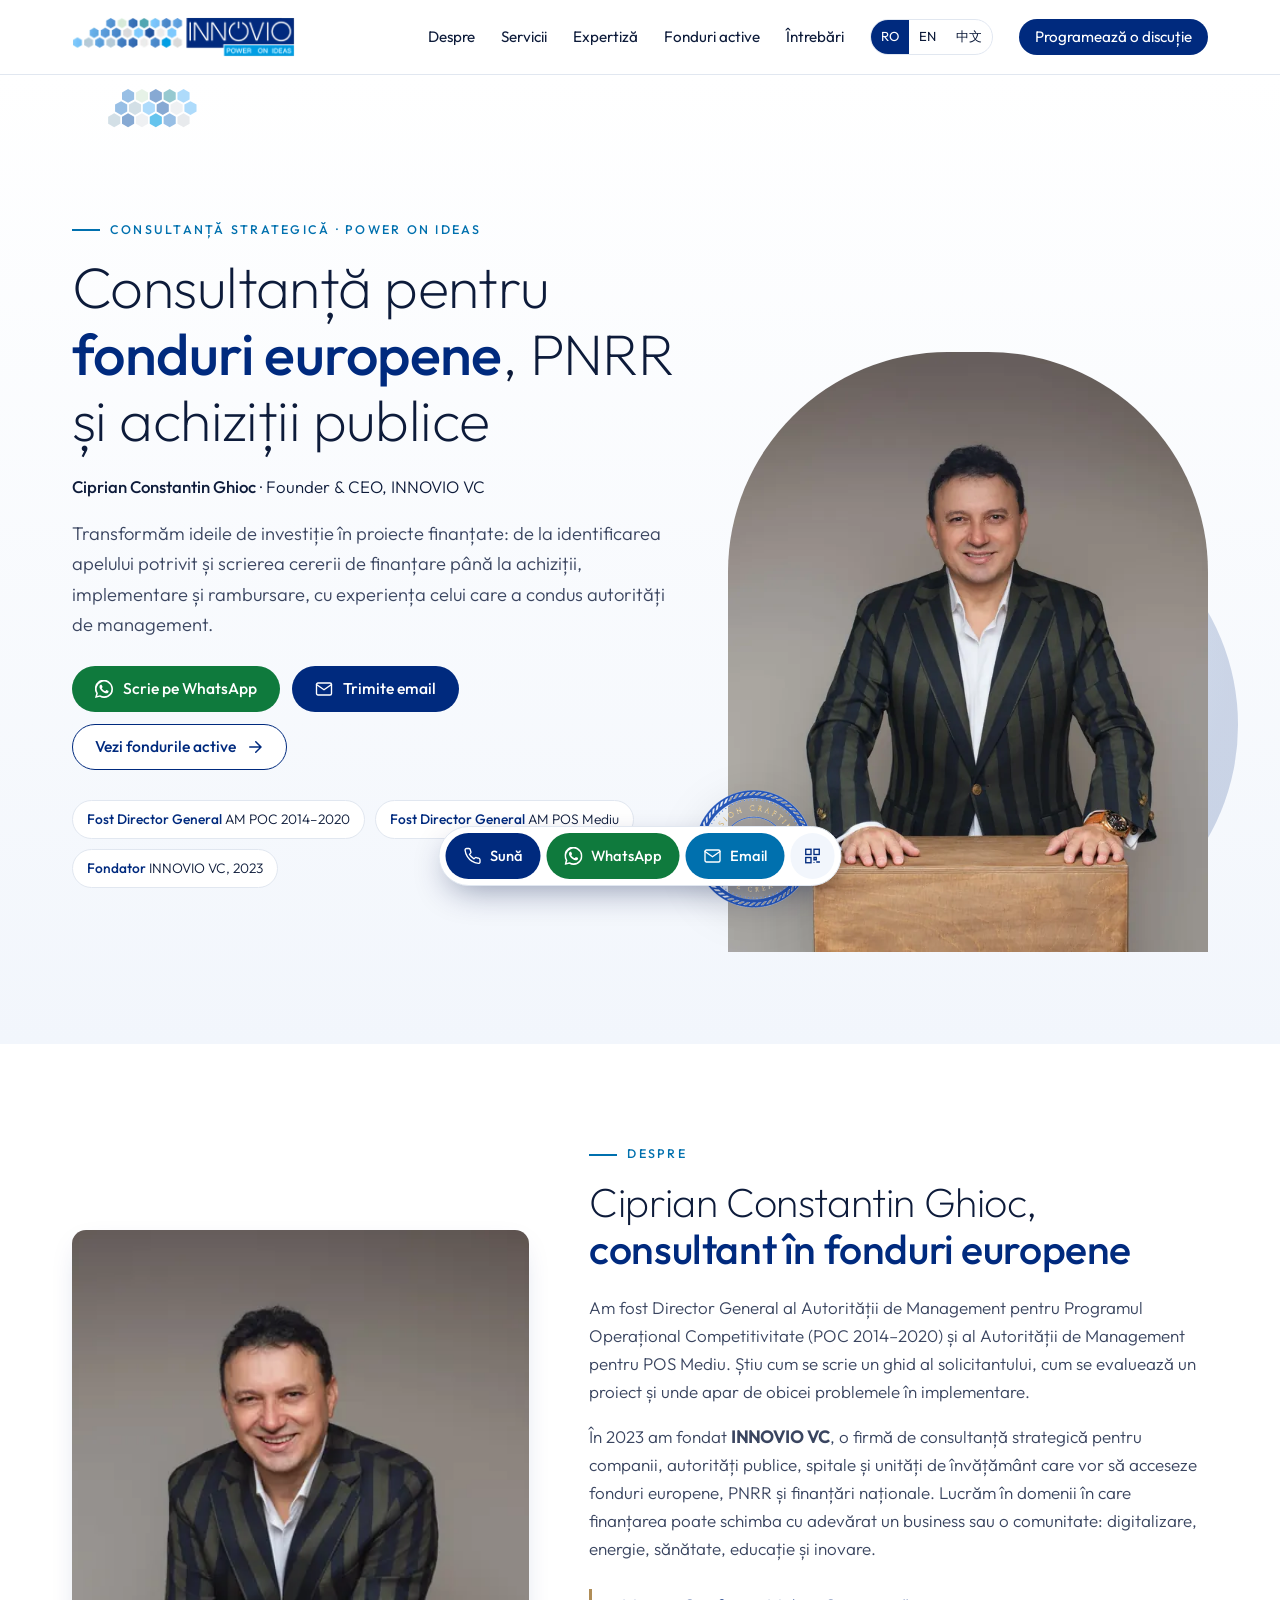
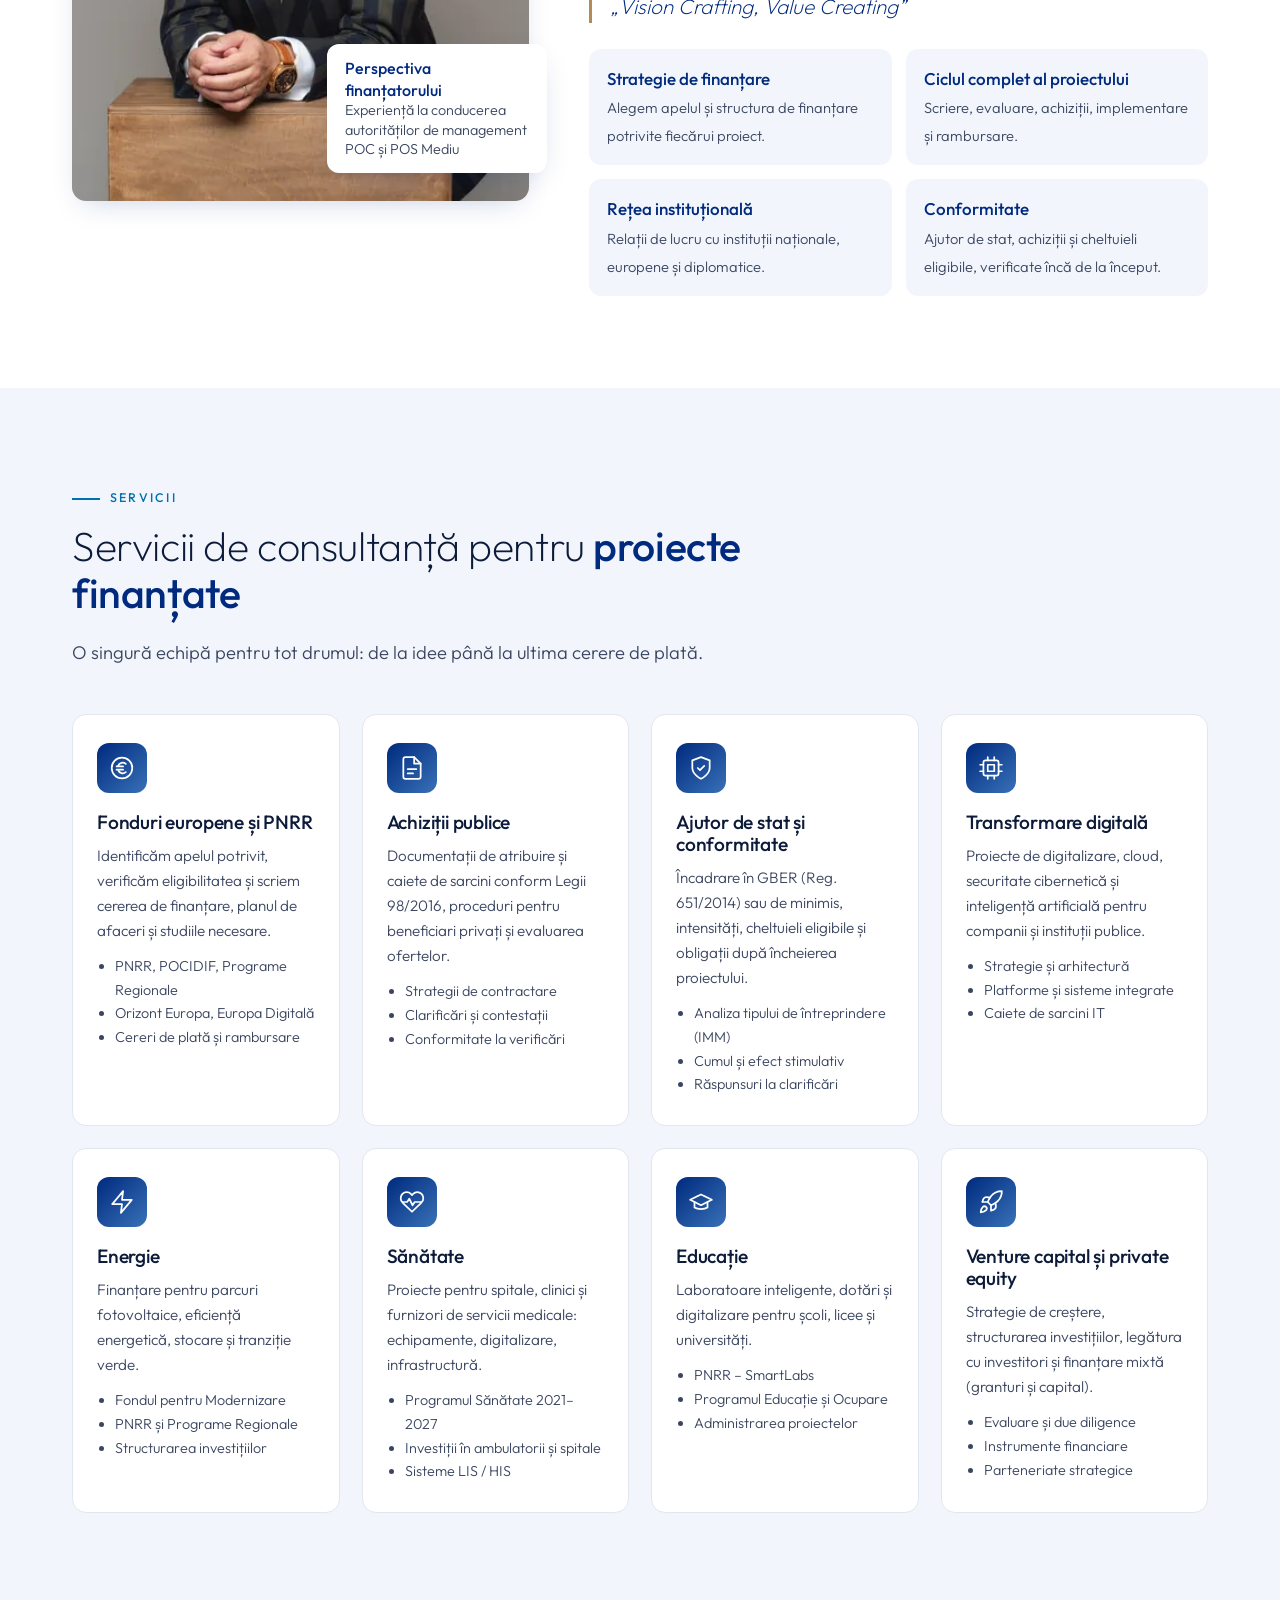
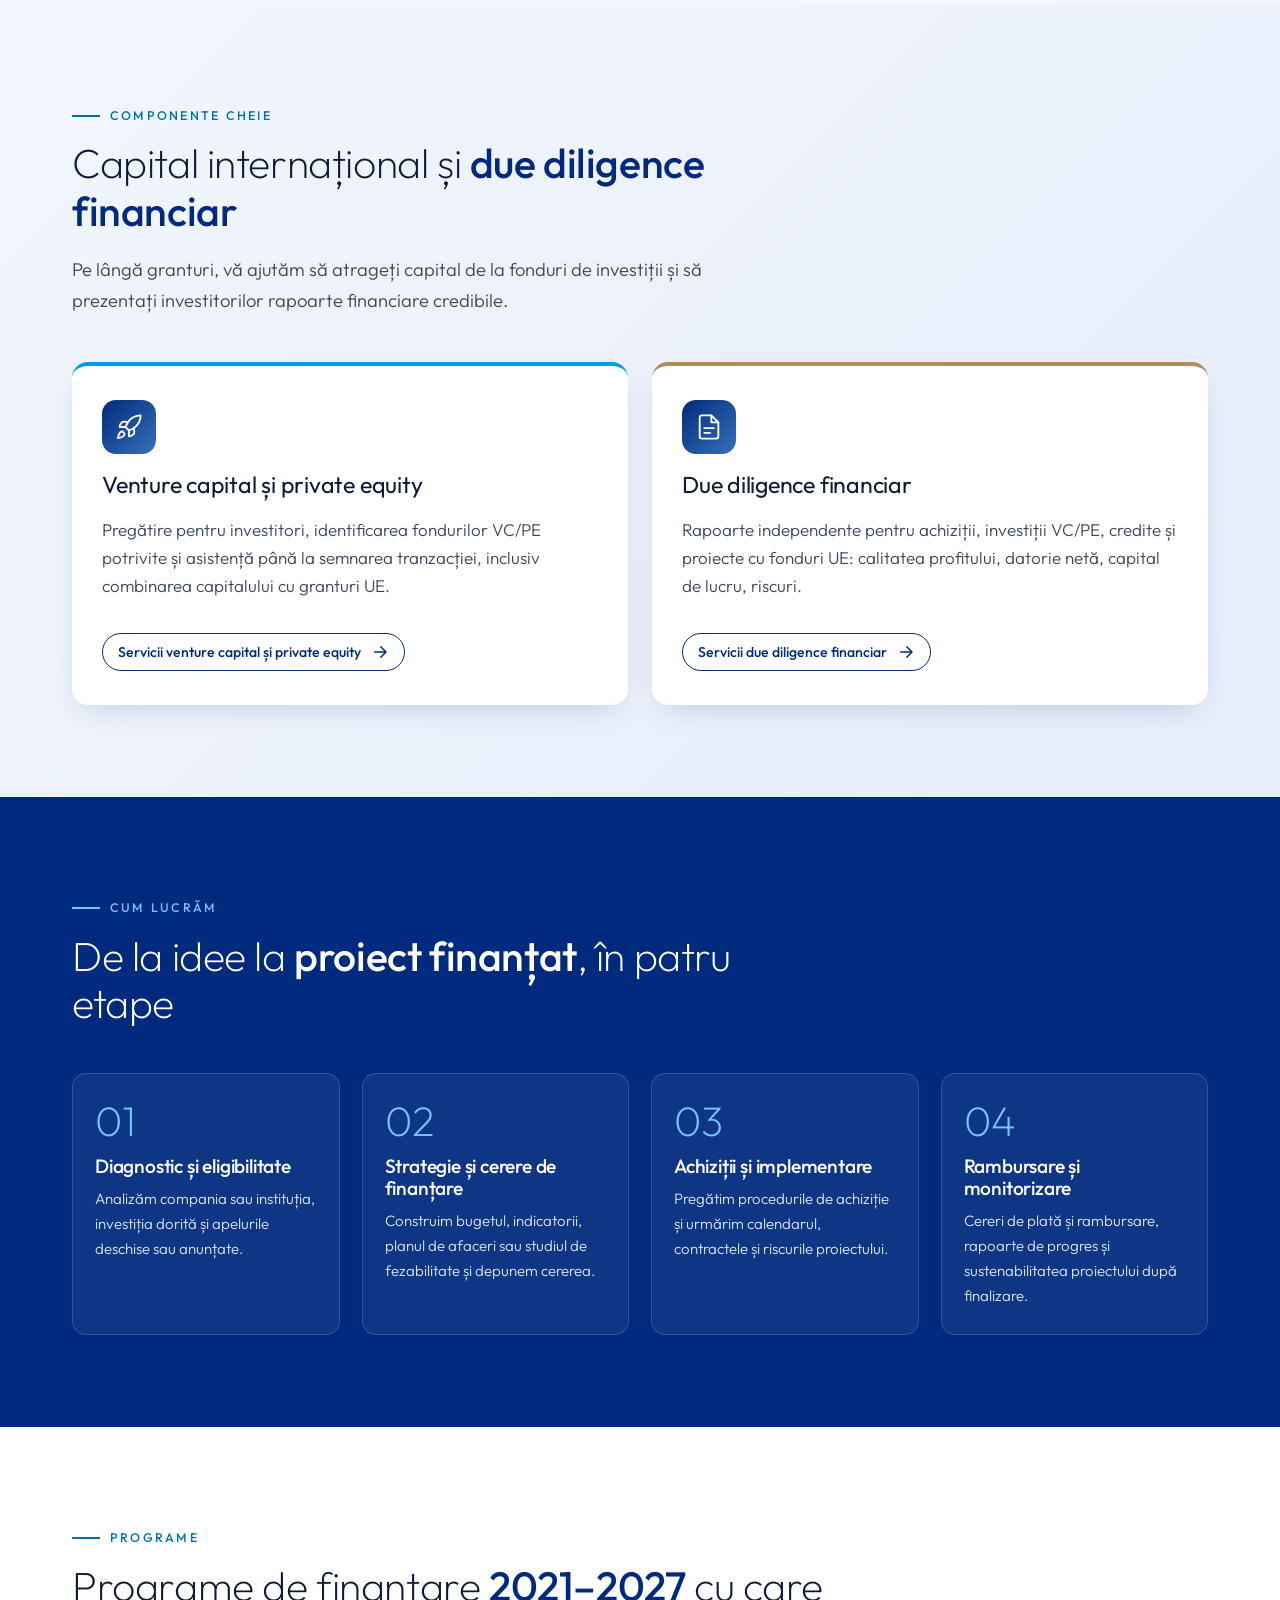
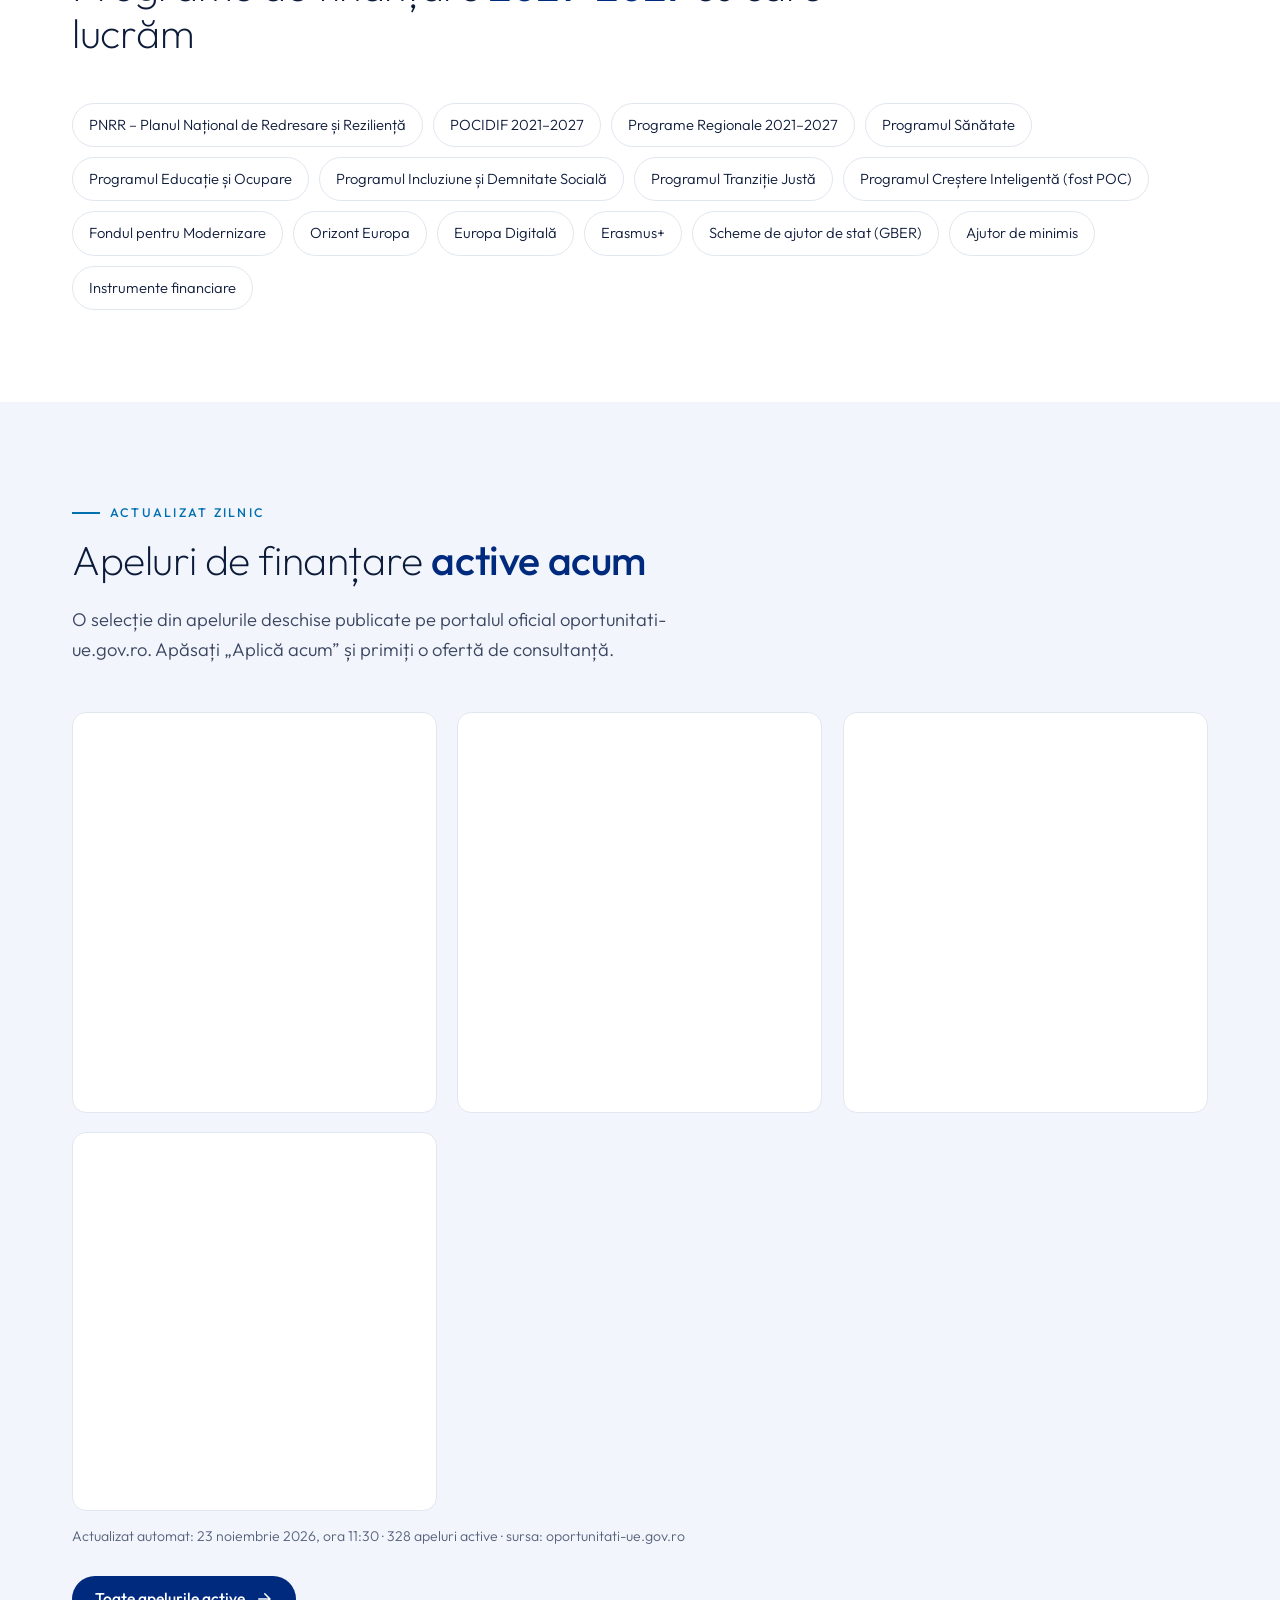
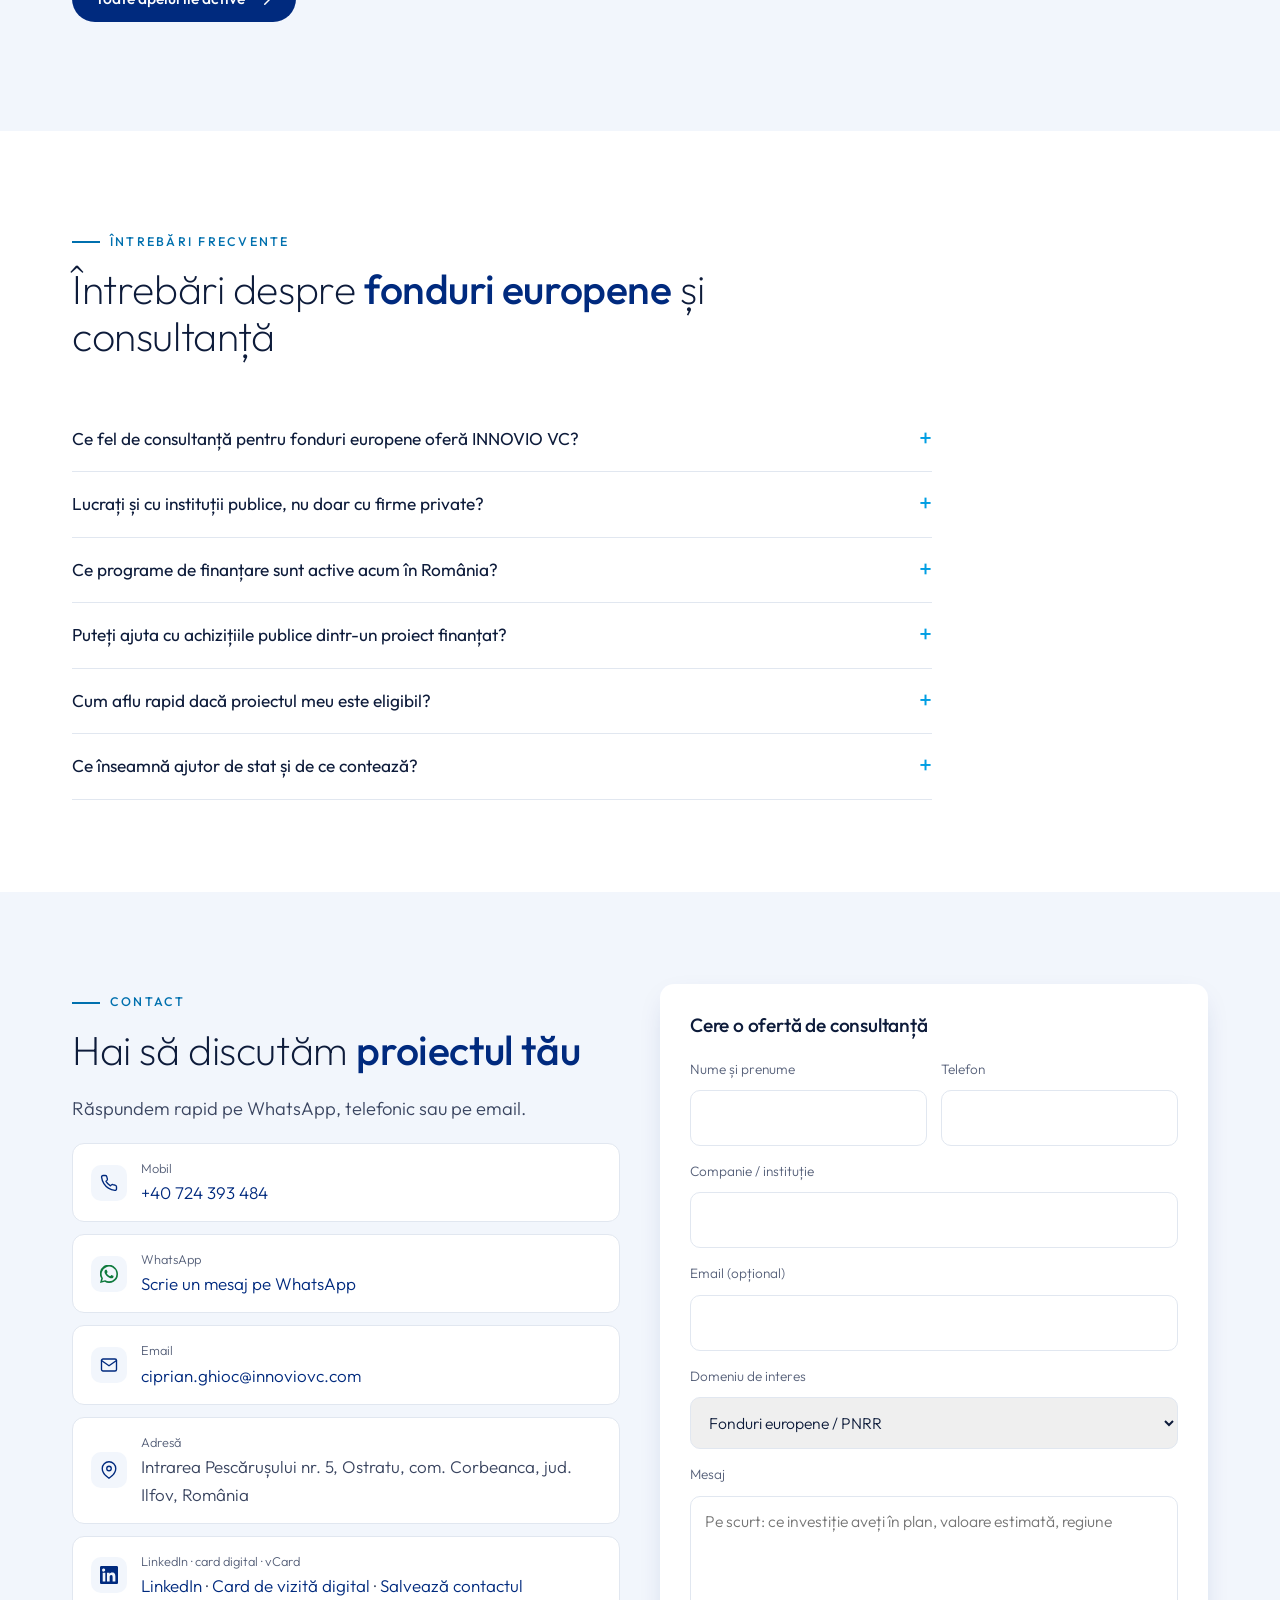
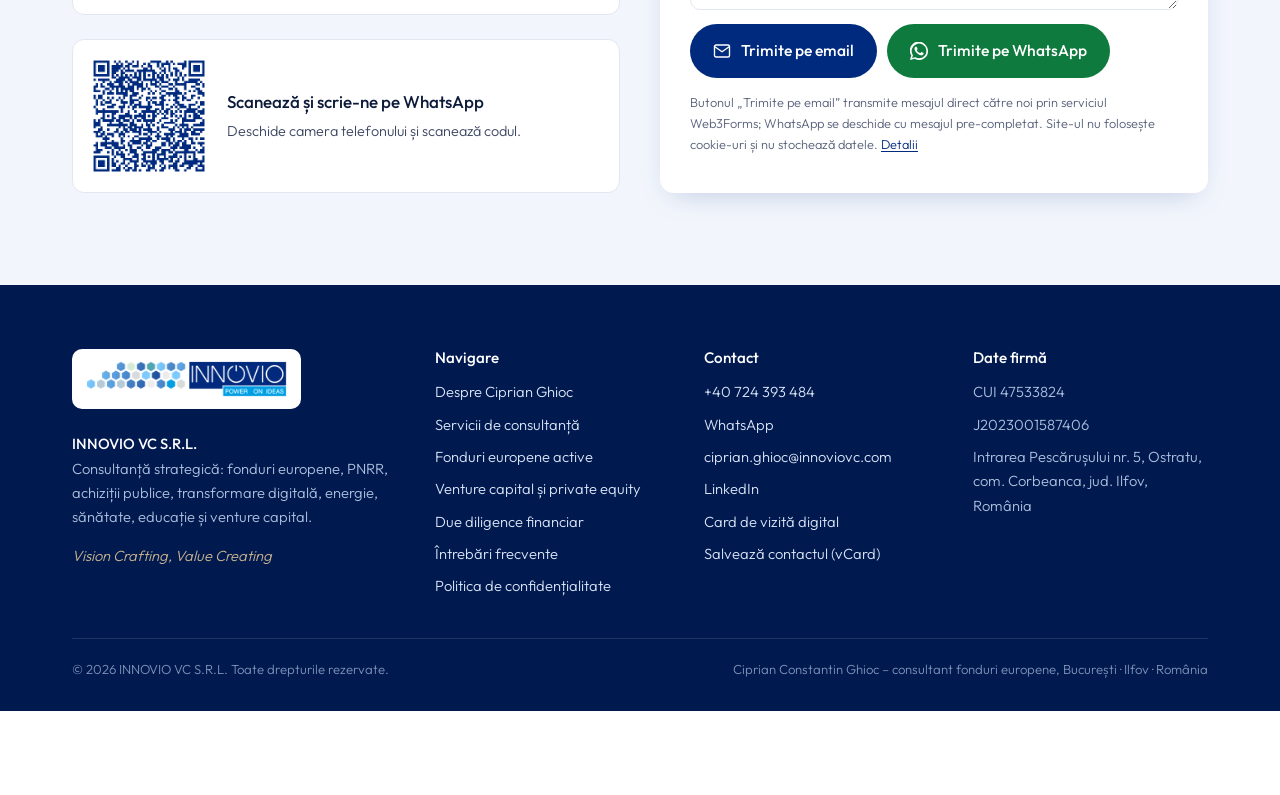
==== index.html @ 2cf82cb0 "Acasa: total apeluri active consistent" ====
<!doctype html>
<html lang="ro">
<head>
<meta charset="utf-8">
<meta http-equiv="Content-Security-Policy" content="default-src 'self'; script-src 'self'; style-src 'self' 'unsafe-inline'; img-src 'self' data:; font-src 'self'; connect-src 'self' https://api.web3forms.com; form-action 'self' https://api.web3forms.com; base-uri 'self'; object-src 'none'; upgrade-insecure-requests">
<meta name="referrer" content="strict-origin-when-cross-origin">
<meta name="viewport" content="width=device-width, initial-scale=1">
<title>Consultanță fonduri europene, PNRR și achiziții publice | Ciprian Ghioc – INNOVIO VC</title>
<meta name="description" content="Ciprian Constantin Ghioc, Founder & CEO INNOVIO VC, fost Director General al AM POC: consultanță pentru fonduri europene, PNRR, achiziții publice, ajutor de stat, digitalizare, energie, sănătate și educație. Sună: +40 724 393 484.">
<meta name="keywords" content="consultanță fonduri europene, consultant fonduri europene, consultanță PNRR, fonduri nerambursabile, scriere proiecte fonduri europene, achiziții publice, Legea 98/2016, ajutor de stat GBER, POCIDIF 2021-2027, Programe Regionale 2021-2027, Program Sănătate, finanțare IMM, Ciprian Ghioc, INNOVIO VC, consultanță fonduri europene București, Ilfov">
<meta name="author" content="Ciprian Constantin Ghioc">
<meta name="robots" content="index, follow, max-image-preview:large">
<link rel="canonical" href="https://www.innoviovc.com/">
<link rel="alternate" hreflang="ro-RO" href="https://www.innoviovc.com/"><link rel="alternate" hreflang="en" href="https://www.innoviovc.com/en/"><link rel="alternate" hreflang="zh-Hans" href="https://www.innoviovc.com/zh/"><link rel="alternate" hreflang="x-default" href="https://www.innoviovc.com/">
<meta name="geo.region" content="RO-IF"><meta name="geo.placename" content="Corbeanca, Ilfov">
<meta property="og:type" content="website"><meta property="og:locale" content="ro_RO">
<meta property="og:site_name" content="INNOVIO VC – Ciprian Constantin Ghioc">
<meta property="og:title" content="Consultanță fonduri europene, PNRR și achiziții publice | Ciprian Ghioc – INNOVIO VC"><meta property="og:description" content="Ciprian Constantin Ghioc, Founder & CEO INNOVIO VC, fost Director General al AM POC: consultanță pentru fonduri europene, PNRR, achiziții publice, ajutor de stat, digitalizare, energie, sănătate și educație. Sună: +40 724 393 484."><meta property="og:url" content="https://www.innoviovc.com/">
<meta property="og:image" content="https://www.innoviovc.com/assets/img/og-ciprian-ghioc-innovio-vc.jpg"><meta property="og:image:width" content="1200"><meta property="og:image:height" content="630">
<meta name="twitter:card" content="summary_large_image"><meta name="theme-color" content="#002A7E">
<link rel="icon" href="favicon.ico" sizes="any"><link rel="icon" type="image/png" sizes="192x192" href="assets/img/icon-192.png">
<link rel="apple-touch-icon" href="assets/img/apple-touch-icon.png"><link rel="manifest" href="site.webmanifest">
<link rel="preload" href="assets/fonts/outfit-latin-300-normal.woff2" as="font" type="font/woff2" crossorigin>
<link rel="stylesheet" href="assets/css/style.css">
<script type="application/ld+json">{"@context": "https://schema.org", "@graph": [{"@type": "Person", "@id": "https://www.innoviovc.com/#ciprian", "name": "Ciprian Constantin Ghioc", "alternateName": "Ciprian Ghioc", "jobTitle": "Founder & CEO", "worksFor": {"@id": "https://www.innoviovc.com/#org"}, "url": "https://www.innoviovc.com/", "image": "https://www.innoviovc.com/assets/img/ciprian-ghioc-consultant-fonduri-europene-1200.jpg", "telephone": "+40724393484", "email": "ciprian.ghioc@innoviovc.com", "sameAs": ["https://www.linkedin.com/in/ciprian-constantin-ghioc-409647b0", "https://dixid.cards/cippy282-dl3j"], "description": "Consultant în fonduri europene, PNRR, achiziții publice și ajutor de stat; fost Director General al Autorității de Management pentru POC (2014–2020) și al AM POS Mediu.", "knowsLanguage": ["ro", "en"], "knowsAbout": ["EU funds", "Fonduri europene", "PNRR", "Recovery and Resilience Facility", "Public procurement", "Achiziții publice", "State aid", "GBER", "Digital transformation", "Energy", "Healthcare", "Education", "Venture capital"]}, {"@type": ["Organization", "ProfessionalService"], "@id": "https://www.innoviovc.com/#org", "name": "INNOVIO VC S.R.L.", "alternateName": "INNOVIO VC", "url": "https://www.innoviovc.com/", "logo": "https://www.innoviovc.com/assets/img/innovio-vc-logo-960.png", "image": "https://www.innoviovc.com/assets/img/og-ciprian-ghioc-innovio-vc.jpg", "slogan": "Vision Crafting, Value Creating", "foundingDate": "2023", "founder": {"@id": "https://www.innoviovc.com/#ciprian"}, "taxID": "47533824", "telephone": "+40724393484", "email": "ciprian.ghioc@innoviovc.com", "address": {"@type": "PostalAddress", "streetAddress": "Intrarea Pescărușului 5", "addressLocality": "Ostratu, Corbeanca", "addressRegion": "Ilfov", "addressCountry": "RO"}, "areaServed": ["RO", "EU"], "sameAs": ["https://www.linkedin.com/in/ciprian-constantin-ghioc-409647b0"], "availableLanguage": ["ro", "en"], "hasOfferCatalog": {"@type": "OfferCatalog", "name": "Services", "itemListElement": [{"@type": "Offer", "itemOffered": {"@type": "Service", "name": "Fonduri europene și PNRR"}}, {"@type": "Offer", "itemOffered": {"@type": "Service", "name": "Achiziții publice"}}, {"@type": "Offer", "itemOffered": {"@type": "Service", "name": "Ajutor de stat și conformitate"}}, {"@type": "Offer", "itemOffered": {"@type": "Service", "name": "Transformare digitală"}}, {"@type": "Offer", "itemOffered": {"@type": "Service", "name": "Energie"}}, {"@type": "Offer", "itemOffered": {"@type": "Service", "name": "Sănătate"}}, {"@type": "Offer", "itemOffered": {"@type": "Service", "name": "Educație"}}, {"@type": "Offer", "itemOffered": {"@type": "Service", "name": "Venture capital și private equity"}}]}}, {"@type": "WebSite", "@id": "https://www.innoviovc.com/#website", "url": "https://www.innoviovc.com/", "name": "INNOVIO VC – Ciprian Constantin Ghioc", "inLanguage": ["ro-RO", "en", "zh-Hans"], "publisher": {"@id": "https://www.innoviovc.com/#org"}}, {"@type": "WebPage", "@id": "https://www.innoviovc.com/#webpage", "url": "https://www.innoviovc.com/", "name": "Consultanță fonduri europene, PNRR și achiziții publice | Ciprian Ghioc – INNOVIO VC", "isPartOf": {"@id": "https://www.innoviovc.com/#website"}, "about": {"@id": "https://www.innoviovc.com/#org"}, "inLanguage": "ro-RO", "dateModified": "2026-11-22"}, {"@type": "FAQPage", "@id": "https://www.innoviovc.com/#faq", "inLanguage": "ro-RO", "mainEntity": [{"@type": "Question", "name": "Ce fel de consultanță pentru fonduri europene oferă INNOVIO VC?", "acceptedAnswer": {"@type": "Answer", "text": "INNOVIO VC acoperă întregul ciclu al unui proiect finanțat: identificarea apelului potrivit, analiza de eligibilitate, strategia de finanțare, scrierea cererii de finanțare și a planului de afaceri, depunerea, clarificările din evaluare, achizițiile publice sau private din proiect, implementarea, raportarea și cererile de rambursare sau de plată."}}, {"@type": "Question", "name": "Lucrați și cu instituții publice, nu doar cu firme private?", "acceptedAnswer": {"@type": "Answer", "text": "Da. Lucrăm cu companii private (IMM-uri și companii mari), autorități publice locale și centrale, spitale, unități de învățământ și ONG-uri. Experiența de conducere a unor autorități de management ne ajută să înțelegem atât perspectiva beneficiarului, cât și pe cea a finanțatorului."}}, {"@type": "Question", "name": "Ce programe de finanțare sunt active acum în România?", "acceptedAnswer": {"@type": "Answer", "text": "În perioada 2021–2027 sunt active, printre altele, PNRR, POCIDIF, cele opt Programe Regionale, Programul Sănătate, Programul Educație și Ocupare, Programul Incluziune și Demnitate Socială, Programul Tranziție Justă, plus programele gestionate direct de Comisia Europeană (Orizont Europa, Europa Digitală, Erasmus+). Pagina noastră de fonduri active se actualizează automat zilnic din sursa oficială oportunitati-ue.gov.ro."}}, {"@type": "Question", "name": "Puteți ajuta cu achizițiile publice dintr-un proiect finanțat?", "acceptedAnswer": {"@type": "Answer", "text": "Da. Pregătim documentațiile de atribuire și caietele de sarcini conform Legii 98/2016, procedurile pentru beneficiari privați, evaluarea ofertelor și răspunsurile la clarificări, astfel încât cheltuielile să rămână eligibile la verificare."}}, {"@type": "Question", "name": "Cum aflu rapid dacă proiectul meu este eligibil?", "acceptedAnswer": {"@type": "Answer", "text": "Trimiteți-ne pe WhatsApp sau pe email câteva informații: domeniul de activitate (cod CAEN), regiunea, tipul investiției și valoarea estimată. Vă răspundem cu programele potrivite și cu pașii următori."}}, {"@type": "Question", "name": "Ce înseamnă ajutor de stat și de ce contează?", "acceptedAnswer": {"@type": "Answer", "text": "Multe finanțări pentru firme sunt acordate ca ajutor de stat, în baza Regulamentului (UE) nr. 651/2014 (GBER) sau ca ajutor de minimis. Încadrarea corectă stabilește intensitatea finanțării, cheltuielile eligibile și obligațiile pe care le aveți după încheierea proiectului."}}]}]}</script>
</head>
<body>
<a class="skip" href="#main">Sari la conținut</a>
<header class="site-header">
 <div class="wrap">
  <a class="brand" href="./" aria-label="INNOVIO VC"><img src="assets/img/innovio-vc-logo-480.webp" width="240" height="43" alt="INNOVIO VC – Power on Ideas"></a>
  <button class="nav-toggle" aria-label="Menu" aria-expanded="false"><span></span><span></span><span></span></button>
  <nav class="nav" aria-label="Main">
   <a href="./#despre">Despre</a><a href="./#servicii">Servicii</a><a href="./#expertiza">Expertiză</a>
   <a href="fonduri-europene/">Fonduri active</a><a href="./#intrebari">Întrebări</a>
   <span class="lang-switch" aria-label="Language"><a href="./" hreflang="ro-RO" lang="ro-RO" aria-current="true">RO</a><a href="en/" hreflang="en" lang="en">EN</a><a href="zh/" hreflang="zh-Hans" lang="zh-Hans">中文</a></span>
   <a class="btn btn-primary btn-sm" href="./#contact">Programează o discuție</a>
  </nav>
 </div>
</header>
<main id="main">
<section class="hero" aria-labelledby="h1"><svg class="hex-deco tl" viewBox="0 0 300 120" aria-hidden="true"><polygon points="134,0 148,8 148,24 134,32 120,24 120,8" fill="#5495D4"/><polygon points="166,0 180,8 180,24 166,32 152,24 152,8" fill="#D7EAD8"/><polygon points="198,0 212,8 212,24 198,32 184,24 184,8" fill="#3871B7"/><polygon points="230,0 244,8 244,24 230,32 216,24 216,8" fill="#52A6B2"/><polygon points="262,0 276,8 276,24 262,32 248,24 248,8" fill="#79C4FA"/><polygon points="118,28 132,36 132,52 118,60 104,52 104,36" fill="#5495D4"/><polygon points="150,28 164,36 164,52 150,60 136,52 136,36" fill="#B6CBD7"/><polygon points="182,28 196,36 196,52 182,60 168,52 168,36" fill="#79C4FA"/><polygon points="214,28 228,36 228,52 214,60 200,52 200,36" fill="#3871B7"/><polygon points="246,28 260,36 260,52 246,60 232,52 232,36" fill="#E5E8EC"/><polygon points="278,28 292,36 292,52 278,60 264,52 264,36" fill="#79C4FA"/><polygon points="102,56 116,64 116,80 102,88 88,80 88,64" fill="#B6CBD7"/><polygon points="134,56 148,64 148,80 134,88 120,80 120,64" fill="#3871B7"/><polygon points="166,56 180,64 180,80 166,88 152,80 152,64" fill="#E5E8EC"/><polygon points="198,56 212,64 212,80 198,88 184,80 184,64" fill="#009EE3"/><polygon points="230,56 244,64 244,80 230,88 216,80 216,64" fill="#5495D4"/><polygon points="262,56 276,64 276,80 262,88 248,80 248,64" fill="#D9DDE2"/></svg>
 <div class="wrap">
  <div class="hero-text">
   <span class="eyebrow">Consultanță strategică · Power on Ideas</span>
   <h1 id="h1">Consultanță pentru <strong>fonduri europene</strong>, PNRR și achiziții publice</h1>
   <p class="who"><b>Ciprian Constantin Ghioc</b> · Founder &amp; CEO, INNOVIO VC</p>
   <p class="lead">Transformăm ideile de investiție în proiecte finanțate: de la identificarea apelului potrivit și scrierea cererii de finanțare până la achiziții, implementare și rambursare, cu experiența celui care a condus autorități de management.</p>
   <div class="cta-row">
    <a class="btn btn-wa" href="https://wa.me/40724393484?text=Bun%C4%83%20ziua%2C%20domnule%20Ghioc%2C%20doresc%20o%20discu%C8%9Bie%20despre%20finan%C8%9Bare%20(innoviovc.com)" target="_blank" rel="noopener"><svg viewBox="0 0 24 24" fill="currentColor" aria-hidden="true"><path d="M17.5 14.4c-.3-.1-1.8-.9-2-1-.3-.1-.5-.1-.7.1-.2.3-.8 1-.9 1.2-.2.2-.3.2-.6.1-.3-.1-1.3-.5-2.4-1.5-.9-.8-1.5-1.8-1.7-2.1-.2-.3 0-.5.1-.6l.4-.5c.2-.2.2-.3.3-.5.1-.2 0-.4 0-.5l-.9-2.2c-.2-.6-.5-.5-.7-.5h-.6c-.2 0-.5.1-.8.4-.3.3-1 1-1 2.5s1.1 2.9 1.2 3.1c.1.2 2.1 3.2 5.1 4.5.7.3 1.3.5 1.7.6.7.2 1.4.2 1.9.1.6-.1 1.8-.7 2-1.4.2-.7.2-1.3.2-1.4-.1-.2-.3-.3-.6-.4zM12 21.8c-1.8 0-3.5-.5-5-1.4l-.4-.2-3.7 1 1-3.6-.2-.4A9.8 9.8 0 1 1 12 21.8zm8.4-18.3A11.8 11.8 0 0 0 1.7 17.8L0 24l6.3-1.7A11.8 11.8 0 0 0 24 12c0-3.2-1.2-6.2-3.5-8.5z"/></svg> Scrie pe WhatsApp</a>
    <a class="btn btn-primary" href="mailto:ciprian.ghioc@innoviovc.com?subject=Cerere%20consultan%C8%9B%C4%83%20(innoviovc.com)"><svg viewBox="0 0 24 24" fill="none" stroke="currentColor" stroke-width="1.8" stroke-linecap="round" stroke-linejoin="round" aria-hidden="true"><rect x="2" y="4" width="20" height="16" rx="2"/><path d="m22 6-10 7L2 6"/></svg> Trimite email</a>
    <a class="btn btn-ghost" href="fonduri-europene/">Vezi fondurile active <svg viewBox="0 0 24 24" fill="none" stroke="currentColor" stroke-width="2" stroke-linecap="round" stroke-linejoin="round" aria-hidden="true"><path d="M5 12h14M13 5l7 7-7 7"/></svg></a>
   </div>
   <ul class="creds"><li><b>Fost Director General</b> AM POC 2014–2020</li><li><b>Fost Director General</b> AM POS Mediu</li><li><b>Fondator</b> INNOVIO VC, 2023</li></ul>
  </div>
  <div class="hero-photo"><picture><source type="image/webp" srcset="assets/img/ciprian-ghioc-consultant-fonduri-europene-640.webp 640w, assets/img/ciprian-ghioc-consultant-fonduri-europene-1200.webp 1200w" sizes="(max-width: 820px) 90vw, 480px"><img src="assets/img/ciprian-ghioc-consultant-fonduri-europene-1200.jpg" width="1200" height="1500" alt="Ciprian Constantin Ghioc, consultant fonduri europene și PNRR, Founder & CEO INNOVIO VC" fetchpriority="high"></picture>
   <img class="seal" src="assets/img/innovio-vc-sigiliu-2023.png" width="118" height="118" alt="INNOVIO VC 2023 – Vision Crafting, Value Creating" loading="lazy"></div>
 </div>
</section>
<section id="despre"><div class="wrap about">
 <div class="about-photo"><picture><source type="image/webp" srcset="assets/img/ciprian-ghioc-ceo-innovio-vc-640.webp 640w, assets/img/ciprian-ghioc-ceo-innovio-vc-1200.webp 1200w" sizes="(max-width: 820px) 90vw, 480px"><img src="assets/img/ciprian-ghioc-ceo-innovio-vc-1200.jpg" width="1200" height="960" alt="Ciprian Ghioc, CEO INNOVIO VC, expert în fonduri europene și achiziții publice" loading="lazy" decoding="async"></picture><div class="badge"><b>Perspectiva finanțatorului</b>Experiență la conducerea autorităților de management POC și POS Mediu</div></div>
 <div><span class="eyebrow">Despre</span><h2>Ciprian Constantin Ghioc, <strong>consultant în fonduri europene</strong></h2><p>Am fost Director General al Autorității de Management pentru Programul Operațional Competitivitate (POC 2014–2020) și al Autorității de Management pentru POS Mediu. Știu cum se scrie un ghid al solicitantului, cum se evaluează un proiect și unde apar de obicei problemele în implementare.</p><p>În 2023 am fondat <strong>INNOVIO VC</strong>, o firmă de consultanță strategică pentru companii, autorități publice, spitale și unități de învățământ care vor să acceseze fonduri europene, PNRR și finanțări naționale. Lucrăm în domenii în care finanțarea poate schimba cu adevărat un business sau o comunitate: digitalizare, energie, sănătate, educație și inovare.</p>
  <p class="motto">„Vision Crafting, Value Creating”</p><div class="facts"><div class="fact"><b>Strategie de finanțare</b><span>Alegem apelul și structura de finanțare potrivite fiecărui proiect.</span></div><div class="fact"><b>Ciclul complet al proiectului</b><span>Scriere, evaluare, achiziții, implementare și rambursare.</span></div><div class="fact"><b>Rețea instituțională</b><span>Relații de lucru cu instituții naționale, europene și diplomatice.</span></div><div class="fact"><b>Conformitate</b><span>Ajutor de stat, achiziții și cheltuieli eligibile, verificate încă de la început.</span></div></div></div>
</div></section>
<section id="servicii" class="bg-mist"><div class="wrap">
 <div class="section-head"><span class="eyebrow">Servicii</span><h2>Servicii de consultanță pentru <strong>proiecte finanțate</strong></h2><p class="lead">O singură echipă pentru tot drumul: de la idee până la ultima cerere de plată.</p></div>
 <div class="grid grid-4"><article class="card"><div class="ico"><svg viewBox="0 0 24 24" fill="none" stroke="currentColor" stroke-width="1.6" stroke-linecap="round" stroke-linejoin="round" aria-hidden="true"><circle cx="12" cy="12" r="9.5"/><path d="M15.5 8.2A4.5 4.5 0 0 0 8.4 10M8.4 14a4.5 4.5 0 0 0 7.1 1.8M7 10.5h6M7 13.5h6"/></svg></div><h3>Fonduri europene și PNRR</h3><p>Identificăm apelul potrivit, verificăm eligibilitatea și scriem cererea de finanțare, planul de afaceri și studiile necesare.</p><ul><li>PNRR, POCIDIF, Programe Regionale</li><li>Orizont Europa, Europa Digitală</li><li>Cereri de plată și rambursare</li></ul></article>
<article class="card"><div class="ico"><svg viewBox="0 0 24 24" fill="none" stroke="currentColor" stroke-width="1.6" stroke-linecap="round" stroke-linejoin="round" aria-hidden="true"><path d="M14 2H6a2 2 0 0 0-2 2v16a2 2 0 0 0 2 2h12a2 2 0 0 0 2-2V8z"/><path d="M14 2v6h6M8 13h8M8 17h5"/></svg></div><h3>Achiziții publice</h3><p>Documentații de atribuire și caiete de sarcini conform Legii 98/2016, proceduri pentru beneficiari privați și evaluarea ofertelor.</p><ul><li>Strategii de contractare</li><li>Clarificări și contestații</li><li>Conformitate la verificări</li></ul></article>
<article class="card"><div class="ico"><svg viewBox="0 0 24 24" fill="none" stroke="currentColor" stroke-width="1.6" stroke-linecap="round" stroke-linejoin="round" aria-hidden="true"><path d="M12 22s8-4 8-10V5l-8-3-8 3v7c0 6 8 10 8 10z"/><path d="m9 12 2 2 4-4"/></svg></div><h3>Ajutor de stat și conformitate</h3><p>Încadrare în GBER (Reg. 651/2014) sau de minimis, intensități, cheltuieli eligibile și obligații după încheierea proiectului.</p><ul><li>Analiza tipului de întreprindere (IMM)</li><li>Cumul și efect stimulativ</li><li>Răspunsuri la clarificări</li></ul></article>
<article class="card"><div class="ico"><svg viewBox="0 0 24 24" fill="none" stroke="currentColor" stroke-width="1.6" stroke-linecap="round" stroke-linejoin="round" aria-hidden="true"><rect x="5" y="5" width="14" height="14" rx="2"/><path d="M9 9h6v6H9zM9 2v3M15 2v3M9 19v3M15 19v3M2 9h3M2 15h3M19 9h3M19 15h3"/></svg></div><h3>Transformare digitală</h3><p>Proiecte de digitalizare, cloud, securitate cibernetică și inteligență artificială pentru companii și instituții publice.</p><ul><li>Strategie și arhitectură</li><li>Platforme și sisteme integrate</li><li>Caiete de sarcini IT</li></ul></article>
<article class="card"><div class="ico"><svg viewBox="0 0 24 24" fill="none" stroke="currentColor" stroke-width="1.6" stroke-linecap="round" stroke-linejoin="round" aria-hidden="true"><path d="M13 2 3 14h9l-1 8 10-12h-9z"/></svg></div><h3>Energie</h3><p>Finanțare pentru parcuri fotovoltaice, eficiență energetică, stocare și tranziție verde.</p><ul><li>Fondul pentru Modernizare</li><li>PNRR și Programe Regionale</li><li>Structurarea investițiilor</li></ul></article>
<article class="card"><div class="ico"><svg viewBox="0 0 24 24" fill="none" stroke="currentColor" stroke-width="1.6" stroke-linecap="round" stroke-linejoin="round" aria-hidden="true"><path d="M20.8 4.6a5.5 5.5 0 0 0-7.8 0L12 5.7l-1-1.1a5.5 5.5 0 0 0-7.8 7.8l1 1L12 21l7.8-7.6 1-1a5.5 5.5 0 0 0 0-7.8z"/><path d="M3.5 12h4l2-3 3 6 2-3h6"/></svg></div><h3>Sănătate</h3><p>Proiecte pentru spitale, clinici și furnizori de servicii medicale: echipamente, digitalizare, infrastructură.</p><ul><li>Programul Sănătate 2021–2027</li><li>Investiții în ambulatorii și spitale</li><li>Sisteme LIS / HIS</li></ul></article>
<article class="card"><div class="ico"><svg viewBox="0 0 24 24" fill="none" stroke="currentColor" stroke-width="1.6" stroke-linecap="round" stroke-linejoin="round" aria-hidden="true"><path d="M22 10 12 5 2 10l10 5 10-5z"/><path d="M6 12v5c3 2 9 2 12 0v-5"/></svg></div><h3>Educație</h3><p>Laboratoare inteligente, dotări și digitalizare pentru școli, licee și universități.</p><ul><li>PNRR – SmartLabs</li><li>Programul Educație și Ocupare</li><li>Administrarea proiectelor</li></ul></article>
<article class="card"><div class="ico"><svg viewBox="0 0 24 24" fill="none" stroke="currentColor" stroke-width="1.6" stroke-linecap="round" stroke-linejoin="round" aria-hidden="true"><path d="M4.5 16.5c-1.5 1.3-2 5-2 5s3.7-.5 5-2c.7-.8.7-2.1-.1-2.9a2.2 2.2 0 0 0-2.9-.1zM12 15l-3-3a22 22 0 0 1 2-3.9A12.9 12.9 0 0 1 22 2c0 2.7-.8 7.5-6 11a22.4 22.4 0 0 1-4 2z"/><path d="M9 12H4s.6-3 2-4c1.6-1.1 5 0 5 0M12 15v5s3-.6 4-2c1.1-1.6 0-5 0-5"/></svg></div><h3>Venture capital și private equity</h3><p>Strategie de creștere, structurarea investițiilor, legătura cu investitori și finanțare mixtă (granturi și capital).</p><ul><li>Evaluare și due diligence</li><li>Instrumente financiare</li><li>Parteneriate strategice</li></ul></article></div>
</div></section>
<section id="componente" class="key-band"><div class="wrap"><div class="section-head"><span class="eyebrow">Componente cheie</span><h2>Capital internațional și <strong>due diligence financiar</strong></h2><p class="lead">Pe lângă granturi, vă ajutăm să atrageți capital de la fonduri de investiții și să prezentați investitorilor rapoarte financiare credibile.</p></div><div class="kgrid"><article class="kcard"><div class="ico"><svg viewBox="0 0 24 24" fill="none" stroke="currentColor" stroke-width="1.6" stroke-linecap="round" stroke-linejoin="round" aria-hidden="true"><path d="M4.5 16.5c-1.5 1.3-2 5-2 5s3.7-.5 5-2c.7-.8.7-2.1-.1-2.9a2.2 2.2 0 0 0-2.9-.1zM12 15l-3-3a22 22 0 0 1 2-3.9A12.9 12.9 0 0 1 22 2c0 2.7-.8 7.5-6 11a22.4 22.4 0 0 1-4 2z"/><path d="M9 12H4s.6-3 2-4c1.6-1.1 5 0 5 0M12 15v5s3-.6 4-2c1.1-1.6 0-5 0-5"/></svg></div><h3>Venture capital și private equity</h3><p>Pregătire pentru investitori, identificarea fondurilor VC/PE potrivite și asistență până la semnarea tranzacției, inclusiv combinarea capitalului cu granturi UE.</p><a class="btn btn-ghost btn-sm" href="venture-capital-private-equity.html">Servicii venture capital și private equity <svg viewBox="0 0 24 24" fill="none" stroke="currentColor" stroke-width="2" stroke-linecap="round" stroke-linejoin="round" aria-hidden="true"><path d="M5 12h14M13 5l7 7-7 7"/></svg></a></article><article class="kcard"><div class="ico"><svg viewBox="0 0 24 24" fill="none" stroke="currentColor" stroke-width="1.6" stroke-linecap="round" stroke-linejoin="round" aria-hidden="true"><path d="M14 2H6a2 2 0 0 0-2 2v16a2 2 0 0 0 2 2h12a2 2 0 0 0 2-2V8z"/><path d="M14 2v6h6M8 13h8M8 17h5"/></svg></div><h3>Due diligence financiar</h3><p>Rapoarte independente pentru achiziții, investiții VC/PE, credite și proiecte cu fonduri UE: calitatea profitului, datorie netă, capital de lucru, riscuri.</p><a class="btn btn-ghost btn-sm" href="due-diligence-financiar.html">Servicii due diligence financiar <svg viewBox="0 0 24 24" fill="none" stroke="currentColor" stroke-width="2" stroke-linecap="round" stroke-linejoin="round" aria-hidden="true"><path d="M5 12h14M13 5l7 7-7 7"/></svg></a></article></div></div></section>
<section id="expertiza" class="bg-admiral"><div class="wrap">
 <div class="section-head"><span class="eyebrow">Cum lucrăm</span><h2>De la idee la <strong style="color:#fff">proiect finanțat</strong>, în patru etape</h2></div><div class="steps"><div class="step"><h3>Diagnostic și eligibilitate</h3><p>Analizăm compania sau instituția, investiția dorită și apelurile deschise sau anunțate.</p></div><div class="step"><h3>Strategie și cerere de finanțare</h3><p>Construim bugetul, indicatorii, planul de afaceri sau studiul de fezabilitate și depunem cererea.</p></div><div class="step"><h3>Achiziții și implementare</h3><p>Pregătim procedurile de achiziție și urmărim calendarul, contractele și riscurile proiectului.</p></div><div class="step"><h3>Rambursare și monitorizare</h3><p>Cereri de plată și rambursare, rapoarte de progres și sustenabilitatea proiectului după finalizare.</p></div></div>
</div></section>
<section><div class="wrap"><div class="section-head"><span class="eyebrow">Programe</span><h2>Programe de finanțare <strong>2021–2027</strong> cu care lucrăm</h2></div><ul class="chips"><!--PROGRAME-START--><li>PNRR – Planul Național de Redresare și Reziliență</li><li>POCIDIF 2021–2027</li><li>Programe Regionale 2021–2027</li><li>Programul Sănătate</li><li>Programul Educație și Ocupare</li><li>Programul Incluziune și Demnitate Socială</li><li>Programul Tranziție Justă</li><li>Programul Creștere Inteligentă (fost POC)</li><li>Fondul pentru Modernizare</li><li>Orizont Europa</li><li>Europa Digitală</li><li>Erasmus+</li><li>Scheme de ajutor de stat (GBER)</li><li>Ajutor de minimis</li><li>Instrumente financiare</li><!--PROGRAME-END--></ul></div></section>
<section id="fonduri" class="bg-mist"><div class="wrap">
 <div class="section-head"><span class="eyebrow">Actualizat zilnic</span><h2>Apeluri de finanțare <strong>active acum</strong></h2><p class="lead">O selecție din apelurile deschise publicate pe portalul oficial oportunitati-ue.gov.ro. Apăsați „Aplică acum” și primiți o ofertă de consultanță.</p></div>
<!--FONDURI-START-->
<div class="calls"><article class="call" data-cat="imm" data-dl="1809291600" data-op="1795211940"><span class="tag">Programe Regionale</span><h3 class="call-t"><a href="https://oportunitati-ue.gov.ro/apel/prnv-2026-131-i-1-sprijin-pentru-dezvoltarea-de-tehnologii-strategice-pentru-europa-step/" target="_blank" rel="noopener nofollow">PRNV/2026/131.I/1 – Sprijin pentru dezvoltarea de tehnologii strategice pentru Europa – STEP</a></h3><dl><dt>Program</dt><dd>Programe Regionale</dd><dt>Data deschiderii</dt><dd>20 noiembrie 2026</dd><dt>Termen limită depunere</dt><dd>03 mai 2027 00:00</dd><dt>Buget</dt><dd>43.472.936,34 RON</dd></dl><div class="actions"><a class="btn btn-primary btn-sm" href="mailto:ciprian.ghioc@innoviovc.com" data-apply data-call="PRNV/2026/131.I/1 – Sprijin pentru dezvoltarea de tehnologii strategice pentru Europa – STEP">Aplică acum</a><a class="btn btn-wa btn-sm" href="https://wa.me/40724393484" data-wa-call target="_blank" rel="noopener" aria-label="Cere ofertă pe WhatsApp pentru acest apel">WhatsApp</a><a class="src" href="https://oportunitati-ue.gov.ro/apel/prnv-2026-131-i-1-sprijin-pentru-dezvoltarea-de-tehnologii-strategice-pentru-europa-step/" target="_blank" rel="noopener nofollow">Detalii oficiale ↗</a></div></article>
<article class="call" data-cat="imm" data-dl="1796335200" data-op="1795211940"><span class="tag urgent">Termen: 9 zile</span><h3 class="call-t"><a href="https://oportunitati-ue.gov.ro/apel/pr-ne-2026-p1-rso1-1-3-3-vinnovate/" target="_blank" rel="noopener nofollow">PR/NE/2026/P1/RSO1.1/3/3 -VINNOVATE</a></h3><dl><dt>Program</dt><dd>Programe Regionale</dd><dt>Data deschiderii</dt><dd>20 noiembrie 2026</dd><dt>Termen limită depunere</dt><dd>04 decembrie 2026 00:00</dd><dt>Buget</dt><dd>6.022.057,87 RON</dd></dl><div class="actions"><a class="btn btn-primary btn-sm" href="mailto:ciprian.ghioc@innoviovc.com" data-apply data-call="PR/NE/2026/P1/RSO1.1/3/3 -VINNOVATE">Aplică acum</a><a class="btn btn-wa btn-sm" href="https://wa.me/40724393484" data-wa-call target="_blank" rel="noopener" aria-label="Cere ofertă pe WhatsApp pentru acest apel">WhatsApp</a><a class="src" href="https://oportunitati-ue.gov.ro/apel/pr-ne-2026-p1-rso1-1-3-3-vinnovate/" target="_blank" rel="noopener nofollow">Detalii oficiale ↗</a></div></article>
<article class="call" data-cat="imm" data-dl="1795989600" data-op="1795125540"><span class="tag urgent">Termen: 5 zile</span><h3 class="call-t"><a href="https://oportunitati-ue.gov.ro/apel/pr-ne-2026-p1-rso1-3-1-5-instrumente-financiare-pentru-constructia-extinderea-parcurilor-industriale/" target="_blank" rel="noopener nofollow">PR/NE/2026/P1/RSO1.3/1/5 – Instrumente Financiare pentru construcția, extinderea parcurilor industriale</a></h3><dl><dt>Program</dt><dd>Programe Regionale</dd><dt>Data deschiderii</dt><dd>19 noiembrie 2026</dd><dt>Termen limită depunere</dt><dd>30 noiembrie 2026 00:00</dd><dt>Buget</dt><dd>267.205.000 RON</dd></dl><div class="actions"><a class="btn btn-primary btn-sm" href="mailto:ciprian.ghioc@innoviovc.com" data-apply data-call="PR/NE/2026/P1/RSO1.3/1/5 – Instrumente Financiare pentru construcția, extinderea parcurilor industriale">Aplică acum</a><a class="btn btn-wa btn-sm" href="https://wa.me/40724393484" data-wa-call target="_blank" rel="noopener" aria-label="Cere ofertă pe WhatsApp pentru acest apel">WhatsApp</a><a class="src" href="https://oportunitati-ue.gov.ro/apel/pr-ne-2026-p1-rso1-3-1-5-instrumente-financiare-pentru-constructia-extinderea-parcurilor-industriale/" target="_blank" rel="noopener nofollow">Detalii oficiale ↗</a></div></article>
<article class="call" data-cat="educatie social" data-dl="1797804000" data-op="1795125540"><span class="tag">Programul Educație și Ocupare</span><h3 class="call-t"><a href="https://oportunitati-ue.gov.ro/apel/primii-program-pentru-reusita-invatamantului-primar-prin-masuri-integrate-de-interventie-2/" target="_blank" rel="noopener nofollow">PRIMII: Program pentru Reușita Învățământului Primar prin Măsuri Integrate de Intervenție</a></h3><dl><dt>Program</dt><dd>Programul Educație și Ocupare</dd><dt>Data deschiderii</dt><dd>19 noiembrie 2026</dd><dt>Termen limită depunere</dt><dd>21 decembrie 2026 00:00</dd><dt>Buget</dt><dd>1.257.728.815,35 RON</dd></dl><div class="actions"><a class="btn btn-primary btn-sm" href="mailto:ciprian.ghioc@innoviovc.com" data-apply data-call="PRIMII: Program pentru Reușita Învățământului Primar prin Măsuri Integrate de Intervenție">Aplică acum</a><a class="btn btn-wa btn-sm" href="https://wa.me/40724393484" data-wa-call target="_blank" rel="noopener" aria-label="Cere ofertă pe WhatsApp pentru acest apel">WhatsApp</a><a class="src" href="https://oportunitati-ue.gov.ro/apel/primii-program-pentru-reusita-invatamantului-primar-prin-masuri-integrate-de-interventie-2/" target="_blank" rel="noopener nofollow">Detalii oficiale ↗</a></div></article>
<article class="call" data-cat="sanatate social public" data-dl="1800021600" data-op="1794866340"><span class="tag">Programul Incluziune și Demnitate…</span><h3 class="call-t"><a href="https://oportunitati-ue.gov.ro/apel/ghidul-solicitantului-servicii-de-ingrijire-la-domiciliu-pentru-persoanele-varstnice-iti-microregiunea-tara-fagarasului-relansare-2026/" target="_blank" rel="noopener nofollow">Ghidul Solicitantului „Servicii de îngrijire la domiciliu pentru persoanele vârstnice” – ITI Microregiunea Țara Făgărașului – relansare 2026</a></h3><dl><dt>Program</dt><dd>Programul Incluziune și Demnitate Socială</dd><dt>Data deschiderii</dt><dd>16 noiembrie 2026</dd><dt>Termen limită depunere</dt><dd>15 ianuarie 2027 16:00</dd><dt>Buget</dt><dd>107.268,75 EUR</dd></dl><div class="actions"><a class="btn btn-primary btn-sm" href="mailto:ciprian.ghioc@innoviovc.com" data-apply data-call="Ghidul Solicitantului „Servicii de îngrijire la domiciliu pentru persoanele vârstnice” – ITI Microregiunea Țara Făgărașului – relansare 2026">Aplică acum</a><a class="btn btn-wa btn-sm" href="https://wa.me/40724393484" data-wa-call target="_blank" rel="noopener" aria-label="Cere ofertă pe WhatsApp pentru acest apel">WhatsApp</a><a class="src" href="https://oportunitati-ue.gov.ro/apel/ghidul-solicitantului-servicii-de-ingrijire-la-domiciliu-pentru-persoanele-varstnice-iti-microregiunea-tara-fagarasului-relansare-2026/" target="_blank" rel="noopener nofollow">Detalii oficiale ↗</a></div></article>
<article class="call" data-cat="sanatate social public" data-dl="1800021600" data-op="1794866340"><span class="tag">Programul Incluziune și Demnitate…</span><h3 class="call-t"><a href="https://oportunitati-ue.gov.ro/apel/ghidul-solicitantului-servicii-de-ingrijire-la-domiciliu-pentru-persoanele-varstnice-iti-motii-tara-de-piatra-2/" target="_blank" rel="noopener nofollow">Ghidul Solicitantului „Servicii de îngrijire la domiciliu pentru persoanele vârstnice” – ITI Moții Țara de Piatră</a></h3><dl><dt>Program</dt><dd>Programul Incluziune și Demnitate Socială</dd><dt>Data deschiderii</dt><dd>16 noiembrie 2026</dd><dt>Termen limită depunere</dt><dd>15 ianuarie 2027 16:00</dd><dt>Buget</dt><dd>117.144,02 EUR</dd></dl><div class="actions"><a class="btn btn-primary btn-sm" href="mailto:ciprian.ghioc@innoviovc.com" data-apply data-call="Ghidul Solicitantului „Servicii de îngrijire la domiciliu pentru persoanele vârstnice” – ITI Moții Țara de Piatră">Aplică acum</a><a class="btn btn-wa btn-sm" href="https://wa.me/40724393484" data-wa-call target="_blank" rel="noopener" aria-label="Cere ofertă pe WhatsApp pentru acest apel">WhatsApp</a><a class="src" href="https://oportunitati-ue.gov.ro/apel/ghidul-solicitantului-servicii-de-ingrijire-la-domiciliu-pentru-persoanele-varstnice-iti-motii-tara-de-piatra-2/" target="_blank" rel="noopener nofollow">Detalii oficiale ↗</a></div></article></div><p class="updated" style="margin-top:14px">Actualizat automat: 23 noiembrie 2026, ora 11:30 · <span class="js-call-total" data-total="389" data-soon="1796335200,1795989600,1796144400,1796058000,1795885200,1796144400,1796083140,1796050800,1796306400,1796306400,1796230800,1796144400,1795910340,1795730400,1796220000,1795780800,1795788000,1795788000,1795788000,1796047200,1796050800,1795788000,1796065200,1796209200,1796050800,1796083200,1796083200,1796047200,1796299200,1796083200,1796083200,1796083200,1796090400,1795773600,1796223600,1796198400,1795564800,1796310000,1796050800,1795989600,1796162400,1796310000,1796050800,1796184000,1795651200,1796083200,1796083200,1796083200,1796083200,1796083200,1796083200,1796083200,1796083200,1796083200,1796083200,1796083200,1796083200,1796083200,1796083200,1796047200,1795730400">389</span> apeluri active · sursa: oportunitati-ue.gov.ro</p>
<!--FONDURI-END-->
 <p style="margin-top:28px"><a class="btn btn-primary" href="fonduri-europene/">Toate apelurile active <svg viewBox="0 0 24 24" fill="none" stroke="currentColor" stroke-width="2" stroke-linecap="round" stroke-linejoin="round" aria-hidden="true"><path d="M5 12h14M13 5l7 7-7 7"/></svg></a></p>
</div></section>
<section id="intrebari"><div class="wrap"><div class="section-head"><span class="eyebrow">Întrebări frecvente</span><h2>Întrebări despre <strong>fonduri europene</strong> și consultanță</h2></div><div class="faq"><details><summary>Ce fel de consultanță pentru fonduri europene oferă INNOVIO VC?</summary><p>INNOVIO VC acoperă întregul ciclu al unui proiect finanțat: identificarea apelului potrivit, analiza de eligibilitate, strategia de finanțare, scrierea cererii de finanțare și a planului de afaceri, depunerea, clarificările din evaluare, achizițiile publice sau private din proiect, implementarea, raportarea și cererile de rambursare sau de plată.</p></details>
<details><summary>Lucrați și cu instituții publice, nu doar cu firme private?</summary><p>Da. Lucrăm cu companii private (IMM-uri și companii mari), autorități publice locale și centrale, spitale, unități de învățământ și ONG-uri. Experiența de conducere a unor autorități de management ne ajută să înțelegem atât perspectiva beneficiarului, cât și pe cea a finanțatorului.</p></details>
<details><summary>Ce programe de finanțare sunt active acum în România?</summary><p>În perioada 2021–2027 sunt active, printre altele, PNRR, POCIDIF, cele opt Programe Regionale, Programul Sănătate, Programul Educație și Ocupare, Programul Incluziune și Demnitate Socială, Programul Tranziție Justă, plus programele gestionate direct de Comisia Europeană (Orizont Europa, Europa Digitală, Erasmus+). Pagina noastră de fonduri active se actualizează automat zilnic din sursa oficială oportunitati-ue.gov.ro.</p></details>
<details><summary>Puteți ajuta cu achizițiile publice dintr-un proiect finanțat?</summary><p>Da. Pregătim documentațiile de atribuire și caietele de sarcini conform Legii 98/2016, procedurile pentru beneficiari privați, evaluarea ofertelor și răspunsurile la clarificări, astfel încât cheltuielile să rămână eligibile la verificare.</p></details>
<details><summary>Cum aflu rapid dacă proiectul meu este eligibil?</summary><p>Trimiteți-ne pe WhatsApp sau pe email câteva informații: domeniul de activitate (cod CAEN), regiunea, tipul investiției și valoarea estimată. Vă răspundem cu programele potrivite și cu pașii următori.</p></details>
<details><summary>Ce înseamnă ajutor de stat și de ce contează?</summary><p>Multe finanțări pentru firme sunt acordate ca ajutor de stat, în baza Regulamentului (UE) nr. 651/2014 (GBER) sau ca ajutor de minimis. Încadrarea corectă stabilește intensitatea finanțării, cheltuielile eligibile și obligațiile pe care le aveți după încheierea proiectului.</p></details></div></div></section>
<section id="contact" class="bg-mist"><div class="wrap contact">
 <div><span class="eyebrow">Contact</span><h2>Hai să discutăm <strong>proiectul tău</strong></h2><p class="lead">Răspundem rapid pe WhatsApp, telefonic sau pe email.</p>
  <ul class="contact-list">
   <li><span class="k"><svg viewBox="0 0 24 24" fill="none" stroke="currentColor" stroke-width="1.8" stroke-linecap="round" stroke-linejoin="round" aria-hidden="true"><path d="M22 16.9v3a2 2 0 0 1-2.2 2 19.8 19.8 0 0 1-8.6-3.1 19.5 19.5 0 0 1-6-6A19.8 19.8 0 0 1 2.1 4.2 2 2 0 0 1 4.1 2h3a2 2 0 0 1 2 1.7c.1.9.4 1.8.7 2.7a2 2 0 0 1-.5 2.1L8 9.8a16 16 0 0 0 6 6l1.3-1.3a2 2 0 0 1 2.1-.4c.9.3 1.8.6 2.7.7a2 2 0 0 1 1.7 2z"/></svg></span><div><small>Mobil</small><a href="tel:+40724393484">+40 724 393 484</a></div></li>
   <li><span class="k" style="color:var(--wa)"><svg viewBox="0 0 24 24" fill="currentColor" aria-hidden="true"><path d="M17.5 14.4c-.3-.1-1.8-.9-2-1-.3-.1-.5-.1-.7.1-.2.3-.8 1-.9 1.2-.2.2-.3.2-.6.1-.3-.1-1.3-.5-2.4-1.5-.9-.8-1.5-1.8-1.7-2.1-.2-.3 0-.5.1-.6l.4-.5c.2-.2.2-.3.3-.5.1-.2 0-.4 0-.5l-.9-2.2c-.2-.6-.5-.5-.7-.5h-.6c-.2 0-.5.1-.8.4-.3.3-1 1-1 2.5s1.1 2.9 1.2 3.1c.1.2 2.1 3.2 5.1 4.5.7.3 1.3.5 1.7.6.7.2 1.4.2 1.9.1.6-.1 1.8-.7 2-1.4.2-.7.2-1.3.2-1.4-.1-.2-.3-.3-.6-.4zM12 21.8c-1.8 0-3.5-.5-5-1.4l-.4-.2-3.7 1 1-3.6-.2-.4A9.8 9.8 0 1 1 12 21.8zm8.4-18.3A11.8 11.8 0 0 0 1.7 17.8L0 24l6.3-1.7A11.8 11.8 0 0 0 24 12c0-3.2-1.2-6.2-3.5-8.5z"/></svg></span><div><small>WhatsApp</small><a href="https://wa.me/40724393484?text=Bun%C4%83%20ziua%2C%20domnule%20Ghioc%2C%20doresc%20o%20discu%C8%9Bie%20despre%20finan%C8%9Bare%20(innoviovc.com)" target="_blank" rel="noopener">Scrie un mesaj pe WhatsApp</a></div></li>
   <li><span class="k"><svg viewBox="0 0 24 24" fill="none" stroke="currentColor" stroke-width="1.8" stroke-linecap="round" stroke-linejoin="round" aria-hidden="true"><rect x="2" y="4" width="20" height="16" rx="2"/><path d="m22 6-10 7L2 6"/></svg></span><div><small>Email</small><a href="mailto:ciprian.ghioc@innoviovc.com">ciprian.ghioc@innoviovc.com</a></div></li>
   <li><span class="k"><svg viewBox="0 0 24 24" fill="none" stroke="currentColor" stroke-width="1.8" stroke-linecap="round" stroke-linejoin="round" aria-hidden="true"><path d="M21 10c0 7-9 13-9 13S3 17 3 10a9 9 0 1 1 18 0z"/><circle cx="12" cy="10" r="3"/></svg></span><div><small>Adresă</small>Intrarea Pescărușului nr. 5, Ostratu, com. Corbeanca, jud. Ilfov, România</div></li>
   <li><span class="k"><svg viewBox="0 0 24 24" fill="currentColor" aria-hidden="true"><path d="M20.4 20.5h-3.6v-5.6c0-1.3 0-3-1.8-3s-2.1 1.4-2.1 2.9v5.7H9.3V9h3.4v1.6h.1c.5-.9 1.6-1.8 3.4-1.8 3.6 0 4.3 2.4 4.3 5.5v6.2zM5.3 7.4a2.1 2.1 0 1 1 0-4.1 2.1 2.1 0 0 1 0 4.1zM7.1 20.5H3.6V9h3.5v11.5zM22.2 0H1.8C.8 0 0 .8 0 1.7v20.6c0 .9.8 1.7 1.8 1.7h20.4c1 0 1.8-.8 1.8-1.7V1.7C24 .8 23.2 0 22.2 0z"/></svg></span><div><small>LinkedIn · card digital · vCard</small><a href="https://www.linkedin.com/in/ciprian-constantin-ghioc-409647b0" target="_blank" rel="noopener">LinkedIn</a> · <a href="https://dixid.cards/cippy282-dl3j" target="_blank" rel="noopener">Card de vizită digital</a> · <a href="ciprian-ghioc.vcf" download>Salvează contactul</a></div></li>
  </ul>
  <div class="qr-box"><img src="assets/img/qr-whatsapp-ciprian-ghioc.png" width="120" height="120" alt="Cod QR pentru WhatsApp – Ciprian Ghioc, INNOVIO VC" loading="lazy"><div><strong style="color:var(--ink);font-weight:500">Scanează și scrie-ne pe WhatsApp</strong><br><span style="font-size:.9rem">Deschide camera telefonului și scanează codul.</span></div></div>
 </div>
 <form class="lead-form">
  <h3 style="margin:0">Cere o ofertă de consultanță</h3>
  <div class="row2"><label>Nume și prenume<input name="name" autocomplete="name" required></label><label>Telefon<input name="phone" type="tel" autocomplete="tel"></label></div>
  <label>Companie / instituție<input name="company" autocomplete="organization"></label>
  <label>Domeniu de interes<select name="topic"><option>Fonduri europene / PNRR</option><option>Achiziții publice</option><option>Ajutor de stat</option><option>Transformare digitală</option><option>Energie</option><option>Sănătate</option><option>Educație</option><option>Venture capital / investiții</option></select></label>
  <label>Mesaj<textarea name="msg" placeholder="Pe scurt: ce investiție aveți în plan, valoare estimată, regiune"></textarea></label>
  <div class="btns"><button class="btn btn-primary" type="submit"><svg viewBox="0 0 24 24" fill="none" stroke="currentColor" stroke-width="1.8" stroke-linecap="round" stroke-linejoin="round" aria-hidden="true"><rect x="2" y="4" width="20" height="16" rx="2"/><path d="m22 6-10 7L2 6"/></svg> Trimite pe email</button><button class="btn btn-wa" type="button" data-send="wa"><svg viewBox="0 0 24 24" fill="currentColor" aria-hidden="true"><path d="M17.5 14.4c-.3-.1-1.8-.9-2-1-.3-.1-.5-.1-.7.1-.2.3-.8 1-.9 1.2-.2.2-.3.2-.6.1-.3-.1-1.3-.5-2.4-1.5-.9-.8-1.5-1.8-1.7-2.1-.2-.3 0-.5.1-.6l.4-.5c.2-.2.2-.3.3-.5.1-.2 0-.4 0-.5l-.9-2.2c-.2-.6-.5-.5-.7-.5h-.6c-.2 0-.5.1-.8.4-.3.3-1 1-1 2.5s1.1 2.9 1.2 3.1c.1.2 2.1 3.2 5.1 4.5.7.3 1.3.5 1.7.6.7.2 1.4.2 1.9.1.6-.1 1.8-.7 2-1.4.2-.7.2-1.3.2-1.4-.1-.2-.3-.3-.6-.4zM12 21.8c-1.8 0-3.5-.5-5-1.4l-.4-.2-3.7 1 1-3.6-.2-.4A9.8 9.8 0 1 1 12 21.8zm8.4-18.3A11.8 11.8 0 0 0 1.7 17.8L0 24l6.3-1.7A11.8 11.8 0 0 0 24 12c0-3.2-1.2-6.2-3.5-8.5z"/></svg> Trimite pe WhatsApp</button></div>
  <p class="note">Butonul „Trimite pe email” transmite mesajul direct către noi prin serviciul Web3Forms; WhatsApp se deschide cu mesajul pre-completat. Site-ul nu folosește cookie-uri și nu stochează datele. <a href="/politica-de-confidentialitate/">Detalii</a></p>
 </form>
</div></section>
</main>
<footer class="site-footer">
 <div class="wrap">
  <div class="cols">
   <div><span class="logo-card"><img src="assets/img/innovio-vc-logo-480.webp" width="200" height="36" alt="INNOVIO VC" loading="lazy"></span>
    <p><strong style="color:#fff;font-weight:500">INNOVIO VC S.R.L.</strong><br>Consultanță strategică: fonduri europene, PNRR, achiziții publice, transformare digitală, energie, sănătate, educație și venture capital.</p><p style="font-style:italic;color:#C9B48E">Vision Crafting, Value Creating</p></div>
   <div><h2 class="fh">Navigare</h2><ul><li><a href="./#despre">Despre Ciprian Ghioc</a></li><li><a href="./#servicii">Servicii de consultanță</a></li><li><a href="fonduri-europene/">Fonduri europene active</a></li><li><a href="venture-capital-private-equity.html">Venture capital și private equity</a></li><li><a href="due-diligence-financiar.html">Due diligence financiar</a></li><li><a href="./#intrebari">Întrebări frecvente</a></li><li><a href="politica-de-confidentialitate/">Politica de confidențialitate</a></li></ul></div>
   <div><h2 class="fh">Contact</h2><ul><li><a href="tel:+40724393484">+40 724 393 484</a></li><li><a href="https://wa.me/40724393484?text=Bun%C4%83%20ziua%2C%20domnule%20Ghioc%2C%20doresc%20o%20discu%C8%9Bie%20despre%20finan%C8%9Bare%20(innoviovc.com)" rel="noopener" target="_blank">WhatsApp</a></li><li><a href="mailto:ciprian.ghioc@innoviovc.com">ciprian.ghioc@innoviovc.com</a></li><li><a href="https://www.linkedin.com/in/ciprian-constantin-ghioc-409647b0" rel="noopener" target="_blank">LinkedIn</a></li><li><a href="https://dixid.cards/cippy282-dl3j" rel="noopener" target="_blank">Card de vizită digital</a></li><li><a href="ciprian-ghioc.vcf" download>Salvează contactul (vCard)</a></li></ul></div>
   <div><h2 class="fh">Date firmă</h2><ul><li>CUI 47533824</li><li>J2023001587406</li><li>Intrarea Pescărușului nr. 5, Ostratu, com. Corbeanca, jud. Ilfov, România</li></ul></div>
  </div>
  <div class="legal"><span>© <span data-year>2026</span> INNOVIO VC S.R.L. Toate drepturile rezervate.</span><span>Ciprian Constantin Ghioc – consultant fonduri europene, București · Ilfov · România</span></div>
 </div>
</footer>
<div class="contact-bar" role="complementary" aria-label="Contact">
 <a class="cb-phone" href="tel:+40724393484" aria-label="Sună: +40 724 393 484"><svg viewBox="0 0 24 24" fill="none" stroke="currentColor" stroke-width="1.8" stroke-linecap="round" stroke-linejoin="round" aria-hidden="true"><path d="M22 16.9v3a2 2 0 0 1-2.2 2 19.8 19.8 0 0 1-8.6-3.1 19.5 19.5 0 0 1-6-6A19.8 19.8 0 0 1 2.1 4.2 2 2 0 0 1 4.1 2h3a2 2 0 0 1 2 1.7c.1.9.4 1.8.7 2.7a2 2 0 0 1-.5 2.1L8 9.8a16 16 0 0 0 6 6l1.3-1.3a2 2 0 0 1 2.1-.4c.9.3 1.8.6 2.7.7a2 2 0 0 1 1.7 2z"/></svg><span>Sună</span></a>
 <a class="cb-wa" href="https://wa.me/40724393484?text=Bun%C4%83%20ziua%2C%20domnule%20Ghioc%2C%20doresc%20o%20discu%C8%9Bie%20despre%20finan%C8%9Bare%20(innoviovc.com)" target="_blank" rel="noopener" aria-label="WhatsApp"><svg viewBox="0 0 24 24" fill="currentColor" aria-hidden="true"><path d="M17.5 14.4c-.3-.1-1.8-.9-2-1-.3-.1-.5-.1-.7.1-.2.3-.8 1-.9 1.2-.2.2-.3.2-.6.1-.3-.1-1.3-.5-2.4-1.5-.9-.8-1.5-1.8-1.7-2.1-.2-.3 0-.5.1-.6l.4-.5c.2-.2.2-.3.3-.5.1-.2 0-.4 0-.5l-.9-2.2c-.2-.6-.5-.5-.7-.5h-.6c-.2 0-.5.1-.8.4-.3.3-1 1-1 2.5s1.1 2.9 1.2 3.1c.1.2 2.1 3.2 5.1 4.5.7.3 1.3.5 1.7.6.7.2 1.4.2 1.9.1.6-.1 1.8-.7 2-1.4.2-.7.2-1.3.2-1.4-.1-.2-.3-.3-.6-.4zM12 21.8c-1.8 0-3.5-.5-5-1.4l-.4-.2-3.7 1 1-3.6-.2-.4A9.8 9.8 0 1 1 12 21.8zm8.4-18.3A11.8 11.8 0 0 0 1.7 17.8L0 24l6.3-1.7A11.8 11.8 0 0 0 24 12c0-3.2-1.2-6.2-3.5-8.5z"/></svg><span>WhatsApp</span></a>
 <a class="cb-mail" href="mailto:ciprian.ghioc@innoviovc.com?subject=Cerere%20consultan%C8%9B%C4%83%20(innoviovc.com)" aria-label="Email"><svg viewBox="0 0 24 24" fill="none" stroke="currentColor" stroke-width="1.8" stroke-linecap="round" stroke-linejoin="round" aria-hidden="true"><rect x="2" y="4" width="20" height="16" rx="2"/><path d="m22 6-10 7L2 6"/></svg><span>Email</span></a>
 <a class="cb-qr" href="https://wa.me/40724393484?text=Bun%C4%83%20ziua%2C%20domnule%20Ghioc%2C%20doresc%20o%20discu%C8%9Bie%20despre%20finan%C8%9Bare%20(innoviovc.com)" target="_blank" rel="noopener" aria-label="QR WhatsApp"><svg viewBox="0 0 24 24" fill="none" stroke="currentColor" stroke-width="1.8" aria-hidden="true"><rect x="3" y="3" width="7" height="7"/><rect x="14" y="3" width="7" height="7"/><rect x="3" y="14" width="7" height="7"/><path d="M14 14h3v3h-3zM20 14v.01M17 20h4v1M14 20v1"/></svg><span class="pop"><img src="assets/img/qr-whatsapp-ciprian-ghioc.png" width="146" height="146" alt="QR WhatsApp" loading="lazy">Scanează pentru WhatsApp</span></a>
</div>
<div class="modal" id="apply-modal" aria-hidden="true" role="dialog" aria-labelledby="apply-title">
 <div class="modal-box"><button class="modal-close" aria-label="×">×</button>
  <h3 id="apply-title">Aplică acum – cere ofertă de consultanță</h3><div class="call-name"></div>
  <form class="lead-form" style="box-shadow:none;padding:0">
   <div class="row2"><label>Nume<input name="a_name" autocomplete="name"></label><label>Telefon<input name="a_phone" autocomplete="tel"></label></div>
   <label>Companie / instituție<input name="a_company" autocomplete="organization"></label>
   <label>Detalii proiect (opțional)<textarea name="a_msg" placeholder="Ex.: domeniu de activitate, valoare estimată a investiției, regiune"></textarea></label>
   <div class="btns"><button type="button" class="btn btn-primary" data-send="email"><svg viewBox="0 0 24 24" fill="none" stroke="currentColor" stroke-width="1.8" stroke-linecap="round" stroke-linejoin="round" aria-hidden="true"><rect x="2" y="4" width="20" height="16" rx="2"/><path d="m22 6-10 7L2 6"/></svg> Trimite pe email</button><button type="button" class="btn btn-wa" data-send="wa"><svg viewBox="0 0 24 24" fill="currentColor" aria-hidden="true"><path d="M17.5 14.4c-.3-.1-1.8-.9-2-1-.3-.1-.5-.1-.7.1-.2.3-.8 1-.9 1.2-.2.2-.3.2-.6.1-.3-.1-1.3-.5-2.4-1.5-.9-.8-1.5-1.8-1.7-2.1-.2-.3 0-.5.1-.6l.4-.5c.2-.2.2-.3.3-.5.1-.2 0-.4 0-.5l-.9-2.2c-.2-.6-.5-.5-.7-.5h-.6c-.2 0-.5.1-.8.4-.3.3-1 1-1 2.5s1.1 2.9 1.2 3.1c.1.2 2.1 3.2 5.1 4.5.7.3 1.3.5 1.7.6.7.2 1.4.2 1.9.1.6-.1 1.8-.7 2-1.4.2-.7.2-1.3.2-1.4-.1-.2-.3-.3-.6-.4zM12 21.8c-1.8 0-3.5-.5-5-1.4l-.4-.2-3.7 1 1-3.6-.2-.4A9.8 9.8 0 1 1 12 21.8zm8.4-18.3A11.8 11.8 0 0 0 1.7 17.8L0 24l6.3-1.7A11.8 11.8 0 0 0 24 12c0-3.2-1.2-6.2-3.5-8.5z"/></svg> Trimite pe WhatsApp</button></div>
   <p class="note">Butonul „Trimite pe email” transmite mesajul direct către noi prin serviciul Web3Forms; WhatsApp se deschide cu mesajul pre-completat. Site-ul nu folosește cookie-uri și nu stochează datele. <a href="/politica-de-confidentialitate/">Detalii</a></p>
  </form></div>
</div>
<script src="assets/js/main.js" defer></script>
</body>
</html>
---- assets/css/style.css ----
/* Outfit self-hosted (SIL OFL 1.1, via @fontsource/outfit) */
@font-face{font-family:'Outfit';font-style:normal;font-display:swap;font-weight:200;src:url(../fonts/outfit-latin-ext-200-normal.woff2) format('woff2');unicode-range:U+0100-02BA,U+02BD-02C5,U+02C7-02CC,U+02CE-02D7,U+02DD-02FF,U+0304,U+0308,U+0329,U+1D00-1DBF,U+1E00-1E9F,U+1EF2-1EFF,U+2020,U+20A0-20AB,U+20AD-20C0,U+2113,U+2C60-2C7F,U+A720-A7FF}
@font-face{font-family:'Outfit';font-style:normal;font-display:swap;font-weight:200;src:url(../fonts/outfit-latin-200-normal.woff2) format('woff2');unicode-range:U+0000-00FF,U+0131,U+0152-0153,U+02BB-02BC,U+02C6,U+02DA,U+02DC,U+0304,U+0308,U+0329,U+2000-206F,U+20AC,U+2122,U+2191,U+2193,U+2212,U+2215,U+FEFF,U+FFFD}
@font-face{font-family:'Outfit';font-style:normal;font-display:swap;font-weight:300;src:url(../fonts/outfit-latin-ext-300-normal.woff2) format('woff2');unicode-range:U+0100-02BA,U+02BD-02C5,U+02C7-02CC,U+02CE-02D7,U+02DD-02FF,U+0304,U+0308,U+0329,U+1D00-1DBF,U+1E00-1E9F,U+1EF2-1EFF,U+2020,U+20A0-20AB,U+20AD-20C0,U+2113,U+2C60-2C7F,U+A720-A7FF}
@font-face{font-family:'Outfit';font-style:normal;font-display:swap;font-weight:300;src:url(../fonts/outfit-latin-300-normal.woff2) format('woff2');unicode-range:U+0000-00FF,U+0131,U+0152-0153,U+02BB-02BC,U+02C6,U+02DA,U+02DC,U+0304,U+0308,U+0329,U+2000-206F,U+20AC,U+2122,U+2191,U+2193,U+2212,U+2215,U+FEFF,U+FFFD}
@font-face{font-family:'Outfit';font-style:normal;font-display:swap;font-weight:400;src:url(../fonts/outfit-latin-ext-400-normal.woff2) format('woff2');unicode-range:U+0100-02BA,U+02BD-02C5,U+02C7-02CC,U+02CE-02D7,U+02DD-02FF,U+0304,U+0308,U+0329,U+1D00-1DBF,U+1E00-1E9F,U+1EF2-1EFF,U+2020,U+20A0-20AB,U+20AD-20C0,U+2113,U+2C60-2C7F,U+A720-A7FF}
@font-face{font-family:'Outfit';font-style:normal;font-display:swap;font-weight:400;src:url(../fonts/outfit-latin-400-normal.woff2) format('woff2');unicode-range:U+0000-00FF,U+0131,U+0152-0153,U+02BB-02BC,U+02C6,U+02DA,U+02DC,U+0304,U+0308,U+0329,U+2000-206F,U+20AC,U+2122,U+2191,U+2193,U+2212,U+2215,U+FEFF,U+FFFD}
@font-face{font-family:'Outfit';font-style:normal;font-display:swap;font-weight:500;src:url(../fonts/outfit-latin-ext-500-normal.woff2) format('woff2');unicode-range:U+0100-02BA,U+02BD-02C5,U+02C7-02CC,U+02CE-02D7,U+02DD-02FF,U+0304,U+0308,U+0329,U+1D00-1DBF,U+1E00-1E9F,U+1EF2-1EFF,U+2020,U+20A0-20AB,U+20AD-20C0,U+2113,U+2C60-2C7F,U+A720-A7FF}
@font-face{font-family:'Outfit';font-style:normal;font-display:swap;font-weight:500;src:url(../fonts/outfit-latin-500-normal.woff2) format('woff2');unicode-range:U+0000-00FF,U+0131,U+0152-0153,U+02BB-02BC,U+02C6,U+02DA,U+02DC,U+0304,U+0308,U+0329,U+2000-206F,U+20AC,U+2122,U+2191,U+2193,U+2212,U+2215,U+FEFF,U+FFFD}
/* INNOVIO VC — Ciprian Constantin Ghioc · brand: Admiral Blue #002A7E, Cyan #009EE3, hex palette */
:root{
  --admiral:#002A7E; --admiral-2:#0B3A96; --ink:#0D1B3A; --text:#3A4560; --muted:#6B7591;
  --cyan:#009EE3; --mid:#3871B7; --sky:#79C4FA; --teal:#52A6B2; --mint:#D7EAD8; --gray:#B6CBD7;
  --mist:#F2F6FC; --line:#E1E7F0; --gold:#B08D57; --wa:#1DA851;
  --r:14px; --shadow:0 10px 30px -12px rgba(0,42,126,.25);
  --font:"Outfit",system-ui,-apple-system,"Segoe UI",Roboto,Arial,sans-serif;
  --wrap:1180px;
}
*{box-sizing:border-box}
html{scroll-behavior:smooth;scroll-padding-top:84px}
body{margin:0;font-family:var(--font);font-weight:300;color:var(--text);background:#fff;font-size:17px;line-height:1.65;-webkit-font-smoothing:antialiased;padding-bottom:84px}
img{max-width:100%;height:auto;display:block}
a{color:var(--admiral);text-decoration:none}
a:hover{color:var(--cyan)}
h1,h2,h3,h4{font-family:var(--font);color:var(--ink);line-height:1.15;margin:0 0 .5em;font-weight:300;letter-spacing:-.01em}
h1{font-size:clamp(2.1rem,4.6vw,3.6rem);font-weight:200}
h1 strong,h2 strong{font-weight:500;color:var(--admiral)}
h2{font-size:clamp(1.7rem,3.2vw,2.6rem);font-weight:200}
h3{font-size:1.2rem;font-weight:500}
p{margin:0 0 1em}
.wrap{max-width:var(--wrap);margin:0 auto;padding:0 22px}
.sr-only{position:absolute;width:1px;height:1px;overflow:hidden;clip:rect(0 0 0 0)}
.skip{position:absolute;left:-999px;top:0;background:var(--admiral);color:#fff;padding:10px 16px;z-index:100}
.skip:focus{left:10px}
.eyebrow{display:inline-flex;align-items:center;gap:10px;font-size:.78rem;letter-spacing:.18em;text-transform:uppercase;color:var(--cyan);font-weight:500;margin-bottom:14px}
.eyebrow:before{content:"";width:28px;height:2px;background:var(--cyan)}
.lead{font-size:1.15rem;color:var(--text);max-width:640px}

/* buttons */
.btn{display:inline-flex;align-items:center;gap:10px;padding:13px 22px;border-radius:999px;font-weight:500;font-size:.98rem;border:1.5px solid transparent;cursor:pointer;transition:.2s;font-family:var(--font);line-height:1}
.btn svg{width:18px;height:18px;flex:none}
.btn-primary{background:var(--admiral);color:#fff}
.btn-primary:hover{background:var(--cyan);color:#fff}
.btn-wa{background:var(--wa);color:#fff}
.btn-wa:hover{background:#178c43;color:#fff}
.btn-ghost{border-color:var(--admiral);color:var(--admiral);background:#fff}
.btn-ghost:hover{background:var(--admiral);color:#fff}
.btn-sm{padding:9px 15px;font-size:.88rem}

/* header */
.site-header{position:sticky;top:0;z-index:50;background:rgba(255,255,255,.94);backdrop-filter:saturate(1.4) blur(10px);border-bottom:1px solid var(--line)}
.site-header .wrap{display:flex;align-items:center;justify-content:space-between;height:74px;gap:20px}
.brand img{height:40px;width:auto}
.nav{display:flex;align-items:center;gap:26px}
.nav a{color:var(--ink);font-size:.95rem;font-weight:400}
.nav a:hover,.nav a[aria-current]{color:var(--cyan)}
.nav a.btn,.nav a.btn:hover{color:#fff}
.nav-toggle{display:none;background:none;border:0;padding:8px;cursor:pointer}
.nav-toggle span{display:block;width:24px;height:2px;background:var(--admiral);margin:5px 0}

/* hero */
.hero{position:relative;overflow:hidden;background:linear-gradient(180deg,#fff 0%,var(--mist) 100%)}
.hero .wrap{display:grid;grid-template-columns:1.1fr .9fr;gap:40px;align-items:end;padding-top:80px}
.hero-text{padding-bottom:64px;align-self:center}
.hero h1{margin-bottom:.35em}
.hero .who{font-size:1.05rem;color:var(--ink);margin-bottom:18px}
.hero .who b{font-weight:500}
.cta-row{display:flex;flex-wrap:wrap;gap:12px;margin:26px 0 30px}
.creds{display:flex;flex-wrap:wrap;gap:10px;list-style:none;padding:0;margin:0}
.creds li{background:#fff;border:1px solid var(--line);border-radius:999px;padding:7px 14px;font-size:.86rem;color:var(--ink)}
.creds li b{color:var(--admiral);font-weight:500}
.hero-photo{position:relative;align-self:end}
.hero-photo picture img{position:relative;z-index:2;width:100%;max-width:480px;margin-left:auto;border-radius:220px 220px 0 0;object-fit:cover;aspect-ratio:4/5;object-position:50% 20%}
.hero-photo:before{content:"";position:absolute;right:-6%;bottom:0;width:92%;aspect-ratio:1;border-radius:50%;background:radial-gradient(circle at 30% 30%,var(--sky),var(--admiral) 70%);opacity:.18;z-index:1}
.hex-deco{position:absolute;pointer-events:none;opacity:.9}
.hex-deco.tl{top:26px;left:max(22px,calc(50% - 570px));width:170px;opacity:.75}
.seal{position:absolute;z-index:3;left:-4%;bottom:44px;width:118px;filter:drop-shadow(0 8px 18px rgba(0,0,0,.18))}

/* sections */
section{padding:92px 0}
.section-head{max-width:760px;margin-bottom:46px}
.bg-mist{background:var(--mist)}
.bg-admiral{background:var(--admiral);color:#DCE6F7}
.bg-admiral h2,.bg-admiral h3{color:#fff}
.bg-admiral .eyebrow{color:var(--sky)}.bg-admiral .eyebrow:before{background:var(--sky)}

/* about */
.about{display:grid;grid-template-columns:.85fr 1.15fr;gap:60px;align-items:center}
.about-photo{position:relative}
.about-photo img{border-radius:var(--r);box-shadow:var(--shadow);aspect-ratio:4/5;object-fit:cover;object-position:60% 30%}
.about-photo .badge{position:absolute;right:-18px;bottom:28px;background:#fff;border-radius:12px;padding:14px 18px;box-shadow:var(--shadow);font-size:.9rem;line-height:1.35;max-width:220px}
.about-photo .badge b{display:block;color:var(--admiral);font-weight:500;font-size:1rem}
.motto{font-size:1.3rem;font-weight:200;color:var(--admiral);border-left:3px solid var(--gold);padding-left:18px;margin:26px 0;font-style:italic}
.facts{display:grid;grid-template-columns:repeat(2,1fr);gap:14px;margin-top:24px}
.fact{background:var(--mist);border-radius:12px;padding:16px 18px}
.fact b{display:block;color:var(--admiral);font-weight:500}
.fact span{font-size:.92rem}

/* services */
.grid{display:grid;gap:22px}
.grid-4{grid-template-columns:repeat(4,1fr)}
.grid-3{grid-template-columns:repeat(3,1fr)}
.card{background:#fff;border:1px solid var(--line);border-radius:var(--r);padding:28px 24px;transition:.25s;position:relative}
.card:hover{border-color:transparent;box-shadow:var(--shadow);transform:translateY(-3px)}
.card .ico{width:50px;height:50px;border-radius:12px;display:grid;place-items:center;background:linear-gradient(135deg,var(--admiral),var(--mid));color:#fff;margin-bottom:18px}
.card .ico svg{width:26px;height:26px}
.card p{font-size:.95rem;margin:0}
.card ul{margin:12px 0 0;padding-left:18px;font-size:.9rem}

/* process */
.steps{counter-reset:s;display:grid;grid-template-columns:repeat(4,1fr);gap:22px}
.step{position:relative;padding:26px 22px;border-radius:var(--r);background:rgba(255,255,255,.06);border:1px solid rgba(255,255,255,.14)}
.step:before{counter-increment:s;content:"0" counter(s);font-size:2.6rem;font-weight:200;color:var(--sky);display:block;line-height:1;margin-bottom:14px}
.step p{font-size:.94rem;margin:0}

/* programs */
.chips{display:flex;flex-wrap:wrap;gap:10px;list-style:none;padding:0;margin:0}
.chips li{border:1px solid var(--line);background:#fff;border-radius:999px;padding:9px 16px;font-size:.92rem;color:var(--ink)}
.chips li:hover{border-color:var(--cyan);color:var(--admiral)}

/* funding cards */
.calls{display:grid;grid-template-columns:repeat(3,1fr);gap:20px}
.call{display:flex;flex-direction:column;background:#fff;border:1px solid var(--line);border-radius:var(--r);padding:22px;transition:.2s}
.call:hover{box-shadow:var(--shadow);border-color:transparent}
.call .tag{align-self:flex-start;font-size:.72rem;letter-spacing:.08em;text-transform:uppercase;font-weight:500;color:var(--admiral);background:#E6EEFB;border-radius:6px;padding:4px 8px;margin-bottom:12px}
.call .tag.urgent{background:#FFF1E0;color:#A35B00}
.call h3{font-size:1.02rem;line-height:1.35;margin-bottom:10px}
.call h3 a{color:var(--ink)}
.call h3 a:hover{color:var(--cyan)}
.call dl{display:grid;grid-template-columns:auto 1fr;gap:4px 12px;font-size:.86rem;margin:0 0 16px}
.call dt{color:var(--muted)}
.call dd{margin:0;color:var(--ink);font-weight:400}
.call .actions{margin-top:auto;display:flex;gap:8px;flex-wrap:wrap;align-items:center}
.call .src{font-size:.82rem;color:var(--muted)}
.updated{font-size:.88rem;color:var(--muted)}
.toolbar{display:flex;flex-wrap:wrap;gap:12px;align-items:center;margin-bottom:26px}
.toolbar input{flex:1 1 260px;padding:12px 16px;border:1px solid var(--line);border-radius:999px;font:inherit;font-size:.95rem}
.filters{display:flex;flex-wrap:wrap;gap:8px}
.filters button{border:1px solid var(--line);background:#fff;border-radius:999px;padding:8px 14px;font:inherit;font-size:.86rem;cursor:pointer;color:var(--ink)}
.filters button[aria-pressed=true]{background:var(--admiral);border-color:var(--admiral);color:#fff}

/* faq */
.faq{max-width:860px}
.faq details{border-bottom:1px solid var(--line);padding:18px 0}
.faq summary{cursor:pointer;font-weight:400;color:var(--ink);font-size:1.08rem;list-style:none;display:flex;justify-content:space-between;gap:20px}
.faq summary:after{content:"+";color:var(--cyan);font-size:1.5rem;line-height:1}
.faq details[open] summary:after{content:"–"}
.faq details p{margin:12px 0 0}

/* contact */
.contact{display:grid;grid-template-columns:1fr 1fr;gap:40px}
.contact-list{list-style:none;padding:0;margin:0 0 24px;display:grid;gap:12px}
.contact-list li{display:flex;gap:14px;align-items:center;background:#fff;border:1px solid var(--line);border-radius:12px;padding:14px 18px}
.contact-list .k{width:36px;height:36px;border-radius:10px;display:grid;place-items:center;background:var(--mist);color:var(--admiral);flex:none}
.contact-list .k svg{width:18px;height:18px}
.contact-list small{display:block;color:var(--muted);font-size:.8rem}
.qr-box{display:flex;gap:18px;align-items:center;background:#fff;border:1px solid var(--line);border-radius:12px;padding:16px}
.qr-box img{width:120px;height:120px}
form.lead-form{background:#fff;border-radius:var(--r);padding:30px;box-shadow:var(--shadow);display:grid;gap:14px}
.lead-form label{font-size:.85rem;color:var(--muted);display:grid;gap:6px}
.lead-form input,.lead-form textarea,.lead-form select{font:inherit;font-size:.98rem;padding:12px 14px;border:1px solid var(--line);border-radius:10px;width:100%;color:var(--ink)}
.lead-form textarea{min-height:110px;resize:vertical}
.lead-form .row2{display:grid;grid-template-columns:1fr 1fr;gap:14px}
.lead-form .btns{display:flex;gap:10px;flex-wrap:wrap}
.lead-form .note{font-size:.8rem;color:var(--muted);margin:0}

/* footer */
.site-footer{background:#001A50;color:#AFC0DE;padding:64px 0 30px;font-size:.92rem}
.site-footer .cols{display:grid;grid-template-columns:1.4fr 1fr 1fr 1fr;gap:34px}
.site-footer h4,.site-footer h2.fh{color:#fff;font-size:.95rem;font-weight:500;margin-bottom:14px;letter-spacing:0;font-family:var(--font)}
.site-footer a{color:#DCE6F7}
.site-footer a:hover{color:var(--sky)}
.site-footer ul{list-style:none;padding:0;margin:0;display:grid;gap:8px}
.site-footer .logo-card{background:#fff;border-radius:10px;padding:12px 14px;display:inline-block;margin-bottom:16px}
.site-footer .logo-card img{height:36px;width:auto}
.site-footer .legal{border-top:1px solid rgba(255,255,255,.12);margin-top:40px;padding-top:20px;display:flex;flex-wrap:wrap;justify-content:space-between;gap:10px;font-size:.82rem;color:#7F93B8}

/* sticky contact bar — always visible */
.contact-bar{position:fixed;left:50%;bottom:14px;transform:translateX(-50%);z-index:60;display:flex;gap:6px;background:#fff;padding:6px;border-radius:999px;box-shadow:0 12px 34px -10px rgba(0,20,70,.45);border:1px solid var(--line)}
.contact-bar a{display:flex;align-items:center;gap:8px;padding:11px 18px;border-radius:999px;font-weight:500;font-size:.92rem;color:#fff;white-space:nowrap}
.contact-bar a svg{width:18px;height:18px}
.contact-bar .cb-phone{background:var(--admiral)}
.contact-bar .cb-wa{background:var(--wa)}
.contact-bar .cb-mail{background:var(--cyan)}
.contact-bar a:hover{filter:brightness(1.08);color:#fff}
.contact-bar .cb-qr{position:relative;background:var(--mist);color:var(--admiral);padding:11px 13px}
.contact-bar .cb-qr .pop{display:none;position:absolute;bottom:56px;right:0;background:#fff;border-radius:12px;padding:12px;box-shadow:var(--shadow);border:1px solid var(--line);text-align:center;color:var(--ink);font-size:.8rem;font-weight:400;width:170px}
.contact-bar .cb-qr:hover .pop,.contact-bar .cb-qr:focus .pop{display:block}
.contact-bar .cb-qr .pop img{width:146px;height:146px;margin:0 auto 6px}

/* modal */
.modal{position:fixed;inset:0;background:rgba(0,20,60,.55);display:none;align-items:center;justify-content:center;z-index:80;padding:16px}
.modal.open{display:flex}
.modal-box{background:#fff;border-radius:16px;max-width:520px;width:100%;padding:28px;position:relative;max-height:92vh;overflow:auto}
.modal-box h3{font-size:1.25rem}
.modal-box .call-name{background:var(--mist);border-radius:10px;padding:12px 14px;font-size:.92rem;color:var(--ink);margin-bottom:16px}
.modal-close{position:absolute;right:14px;top:10px;background:none;border:0;font-size:1.8rem;cursor:pointer;color:var(--muted)}

/* page hero (subpages) */
.page-hero{background:linear-gradient(135deg,var(--admiral),#003FA8 60%,var(--mid));color:#DCE6F7;padding:70px 0 60px;position:relative;overflow:hidden}
.page-hero h1{color:#fff}
.page-hero .eyebrow{color:var(--sky)}.page-hero .eyebrow:before{background:var(--sky)}
.page-hero .hex-deco{right:-30px;top:10px;width:340px;opacity:.35}
.crumbs{font-size:.85rem;margin-bottom:18px;color:#A9BEE4}.crumbs a{color:#fff}
.prose{max-width:820px}
.prose h2{font-size:1.5rem;margin-top:1.6em}

/* responsive */
@media (max-width:1020px){
  .grid-4{grid-template-columns:repeat(2,1fr)}
  .steps{grid-template-columns:repeat(2,1fr)}
  .calls,.grid-3{grid-template-columns:repeat(2,1fr)}
  .site-footer .cols{grid-template-columns:1fr 1fr}
}
@media (max-width:820px){
  body{font-size:16px}
  .nav{display:none;position:absolute;top:74px;left:0;right:0;background:#fff;flex-direction:column;align-items:flex-start;padding:16px 22px 22px;border-bottom:1px solid var(--line);gap:14px}
  .nav.open{display:flex}
  .nav-toggle{display:block}
  .hero .wrap{grid-template-columns:1fr;padding-top:34px}
  .hero-text{padding-bottom:10px}
  .hero-photo img{max-width:360px;margin:0 auto}
  .seal{width:90px;left:4%}
  .about,.contact{grid-template-columns:1fr}
  .about-photo .badge{right:12px}
  section{padding:64px 0}
  .contact-bar{left:0;right:0;bottom:0;transform:none;border-radius:0;justify-content:space-around;padding:8px;border:0;border-top:1px solid var(--line)}
  .contact-bar a{padding:10px 12px;font-size:.85rem;flex:1;justify-content:center}
  .contact-bar .cb-qr{display:none}
  body{padding-bottom:70px}
}
@media (max-width:560px){
  .grid-4,.steps,.calls,.grid-3,.facts{grid-template-columns:1fr}
  .site-footer .cols{grid-template-columns:1fr}
  .lead-form .row2{grid-template-columns:1fr}
  .contact-bar a span{display:none}
  .brand img{height:32px}
}
@media (prefers-reduced-motion:reduce){*{transition:none!important;scroll-behavior:auto!important}}
/* language switch */
.lang-switch{display:inline-flex;border:1px solid var(--line);border-radius:999px;overflow:hidden}
.lang-switch a{padding:6px 10px;font-size:.82rem;color:var(--ink);font-weight:400}
.lang-switch a[aria-current]{background:var(--admiral);color:#fff}
.lang-switch a:hover{color:var(--cyan)}.lang-switch a[aria-current]:hover{color:#fff}
html[lang^=zh] body{font-family:"Outfit","PingFang SC","Hiragino Sans GB","Microsoft YaHei","Noto Sans SC",system-ui,sans-serif}
html[lang^=zh] h1,html[lang^=zh] h2{font-weight:300;letter-spacing:0}
/* key services band */
.key-band{background:linear-gradient(135deg,#F2F6FC 0%,#E6EEFB 100%)}
.kgrid{display:grid;grid-template-columns:1fr 1fr;gap:24px}
.kcard{background:#fff;border-radius:16px;padding:34px 30px;box-shadow:var(--shadow);border-top:4px solid var(--cyan);display:flex;flex-direction:column;gap:6px}
.kcard:nth-child(2){border-top-color:var(--gold)}
.kcard .ico{width:54px;height:54px;border-radius:14px;display:grid;place-items:center;background:linear-gradient(135deg,var(--admiral),var(--mid));color:#fff;margin-bottom:12px}
.kcard .ico svg{width:28px;height:28px}
.kcard h3{font-size:1.45rem;font-weight:400}
.kcard p{flex:1}
.kcard .btn{align-self:flex-start;margin-top:10px}
.ticks{list-style:none;padding:0;margin:0;display:grid;gap:12px}
.ticks li{padding-left:30px;position:relative}
.ticks li:before{content:"";position:absolute;left:0;top:.45em;width:16px;height:9px;border-left:2px solid var(--cyan);border-bottom:2px solid var(--cyan);transform:rotate(-45deg)}
@media (max-width:820px){.kgrid{grid-template-columns:1fr}}
.page-hero h1 strong{color:#fff;font-weight:500}
/* ---- responsive refinements: phone / tablet / desktop ---- */
html{-webkit-text-size-adjust:100%}
img{max-width:100%}
@media (max-width:1100px){
  .nav{display:none;position:absolute;top:74px;left:0;right:0;background:#fff;flex-direction:column;align-items:stretch;padding:14px 22px 22px;border-bottom:1px solid var(--line);gap:4px;box-shadow:0 18px 30px -18px rgba(0,30,80,.35);max-height:calc(100vh - 74px);overflow:auto}
  .nav.open{display:flex}
  .nav>a{padding:12px 4px;border-bottom:1px solid var(--line);font-size:1.02rem}
  .nav .btn{justify-content:center;margin-top:10px;padding:14px 18px;border-bottom:0}
  .nav .lang-switch{align-self:flex-start;margin-top:12px}
  .nav-toggle{display:block}
}
@media (max-width:1020px) and (min-width:821px){
  .hero .wrap{grid-template-columns:1fr .8fr;gap:28px}
  .about{gap:36px}
}
@media (max-width:820px){
  .hex-deco.tl{display:none}
  .hero .wrap{padding-top:26px}
  .hero-photo img{max-width:420px}
  .section-head{margin-bottom:30px}
  .lang-switch a{padding:10px 14px;font-size:.95rem}
  .lead-form input,.lead-form textarea,.lead-form select,.toolbar input{font-size:16px}
  .page-hero{padding:48px 0 40px}
  .page-hero .hex-deco{width:220px;opacity:.25}
  .call .actions .btn{flex:1 1 auto;justify-content:center}
  .faq summary{font-size:1rem}
  .kcard{padding:26px 22px}
  .steps{gap:14px}
  .contact-bar{padding-bottom:calc(8px + env(safe-area-inset-bottom))}
  body{padding-bottom:calc(72px + env(safe-area-inset-bottom))}
  .site-footer{padding-bottom:20px}
}
@media (max-width:560px){
  .wrap{padding:0 18px}
  h1{font-size:2rem}
  h2{font-size:1.6rem}
  .hero .cta-row{flex-direction:column;align-items:stretch}
  .hero .cta-row .btn{justify-content:center;padding:15px 18px}
  .creds li{font-size:.82rem}
  .seal{width:76px;left:2%;bottom:20px}
  .about-photo .badge{position:static;margin-top:-30px;margin-left:16px;margin-right:16px;max-width:none;position:relative}
  .filters{flex-wrap:nowrap;overflow-x:auto;padding-bottom:6px;-webkit-overflow-scrolling:touch;scrollbar-width:none}
  .filters button{flex:none;padding:10px 14px}
  .toolbar .updated{width:100%}
  .call{padding:18px}
  .call dl{grid-template-columns:72px 1fr}
  .qr-box img{width:96px;height:96px}
  .contact-list li{padding:12px 14px;word-break:break-word}
  .lead-form{padding:22px 18px}
  .site-footer .legal{flex-direction:column}
  .contact-bar a{padding:12px 8px}
  .contact-bar a svg{width:22px;height:22px}
}
@media (min-width:1400px){
  :root{--wrap:1240px}
}
@media (hover:none){.card:hover,.call:hover{transform:none}}
@media (min-width:821px){.hero .wrap{padding-top:44px}.hex-deco.tl{top:14px;width:130px;opacity:.6}}
/* send status / fallback */
.send-status:empty{display:none}
.send-status{margin-top:4px;border-radius:12px;padding:12px 14px;font-size:.92rem}
.send-status p{margin:0 0 8px}.send-status p:last-child{margin-bottom:0}
.send-status.ok{background:#E8F7EE;color:#11643A;border:1px solid #BFE6CF}
.send-status.warn{background:#FFF6E8;color:#7A4B00;border:1px solid #F3D9A8}
.send-status .fb-btns{display:flex;flex-wrap:wrap;gap:8px;margin:6px 0}
.send-status .fb-addr{font-weight:500;word-break:break-all}
.lead-form button[disabled]{opacity:.7;cursor:wait}
.call-name[hidden]{display:none}
/* accessibility: WCAG AA contrast */
:root{--wa:#0F7A3D;--muted:#566079}
.eyebrow{color:#0070AE}.eyebrow:before{background:#0070AE}
.bg-admiral .eyebrow,.page-hero .eyebrow{color:var(--sky)}
.btn-wa:hover{background:#0B6531}
.contact-bar .cb-mail{background:#0070AE}
.nav a:hover,.nav a[aria-current]{color:#0070AE}
.field-err{display:block;color:#B42318;font-size:.82rem;margin-top:4px}
[aria-invalid=true]{border-color:#B42318!important;box-shadow:0 0 0 2px rgba(180,35,24,.15)}
.hp{position:absolute!important;left:-9999px!important;width:1px;height:1px;overflow:hidden}
.calls-empty{text-align:center;padding:28px 12px;border:1px dashed #c9d4e5;border-radius:12px;margin-top:12px}
.calls-empty p{margin:0 0 10px}
.bg-light p a:not(.btn),.intro a:not(.btn),.updated a,.prose a{text-decoration:underline;text-underline-offset:2px}
:focus-visible{outline:3px solid #0070AE;outline-offset:2px}
@media (prefers-reduced-motion:reduce){*{animation:none!important;transition:none!important;scroll-behavior:auto!important}}
.call-t{font-size:1.02rem;line-height:1.35;margin-bottom:10px;font-weight:500}
.calls .call{content-visibility:auto;contain-intrinsic-size:auto 260px}
.calls-more{display:flex;justify-content:center;margin-top:22px}
.nav .lang-switch a[aria-current],.nav .lang-switch a[aria-current]:hover{color:#fff}
.note a,.send-status a:not(.btn){text-decoration:underline;text-underline-offset:2px}
.call .src{display:inline-flex;align-items:center;min-height:24px;padding:2px 0}

.call .actions{flex-wrap:wrap;row-gap:8px}.call .src{min-width:24px}
.call .actions{gap:10px 12px!important}.call .src{min-height:32px;padding:4px 2px}
.toolbar .sort-lbl{font-size:.88rem;color:var(--muted);margin-left:auto}
#call-sort{font:inherit;font-size:16px;padding:9px 12px;border:1px solid #c9d4e5;border-radius:10px;background:#fff;color:var(--admiral,#002B7F);max-width:100%}
@media (max-width:820px){.toolbar .sort-lbl{margin-left:0}#call-sort{width:100%}}
@media (max-width:820px){.toolbar #call-search{flex:1 1 100%;width:100%}.toolbar .sort-lbl{flex-basis:100%;margin-bottom:-6px}}
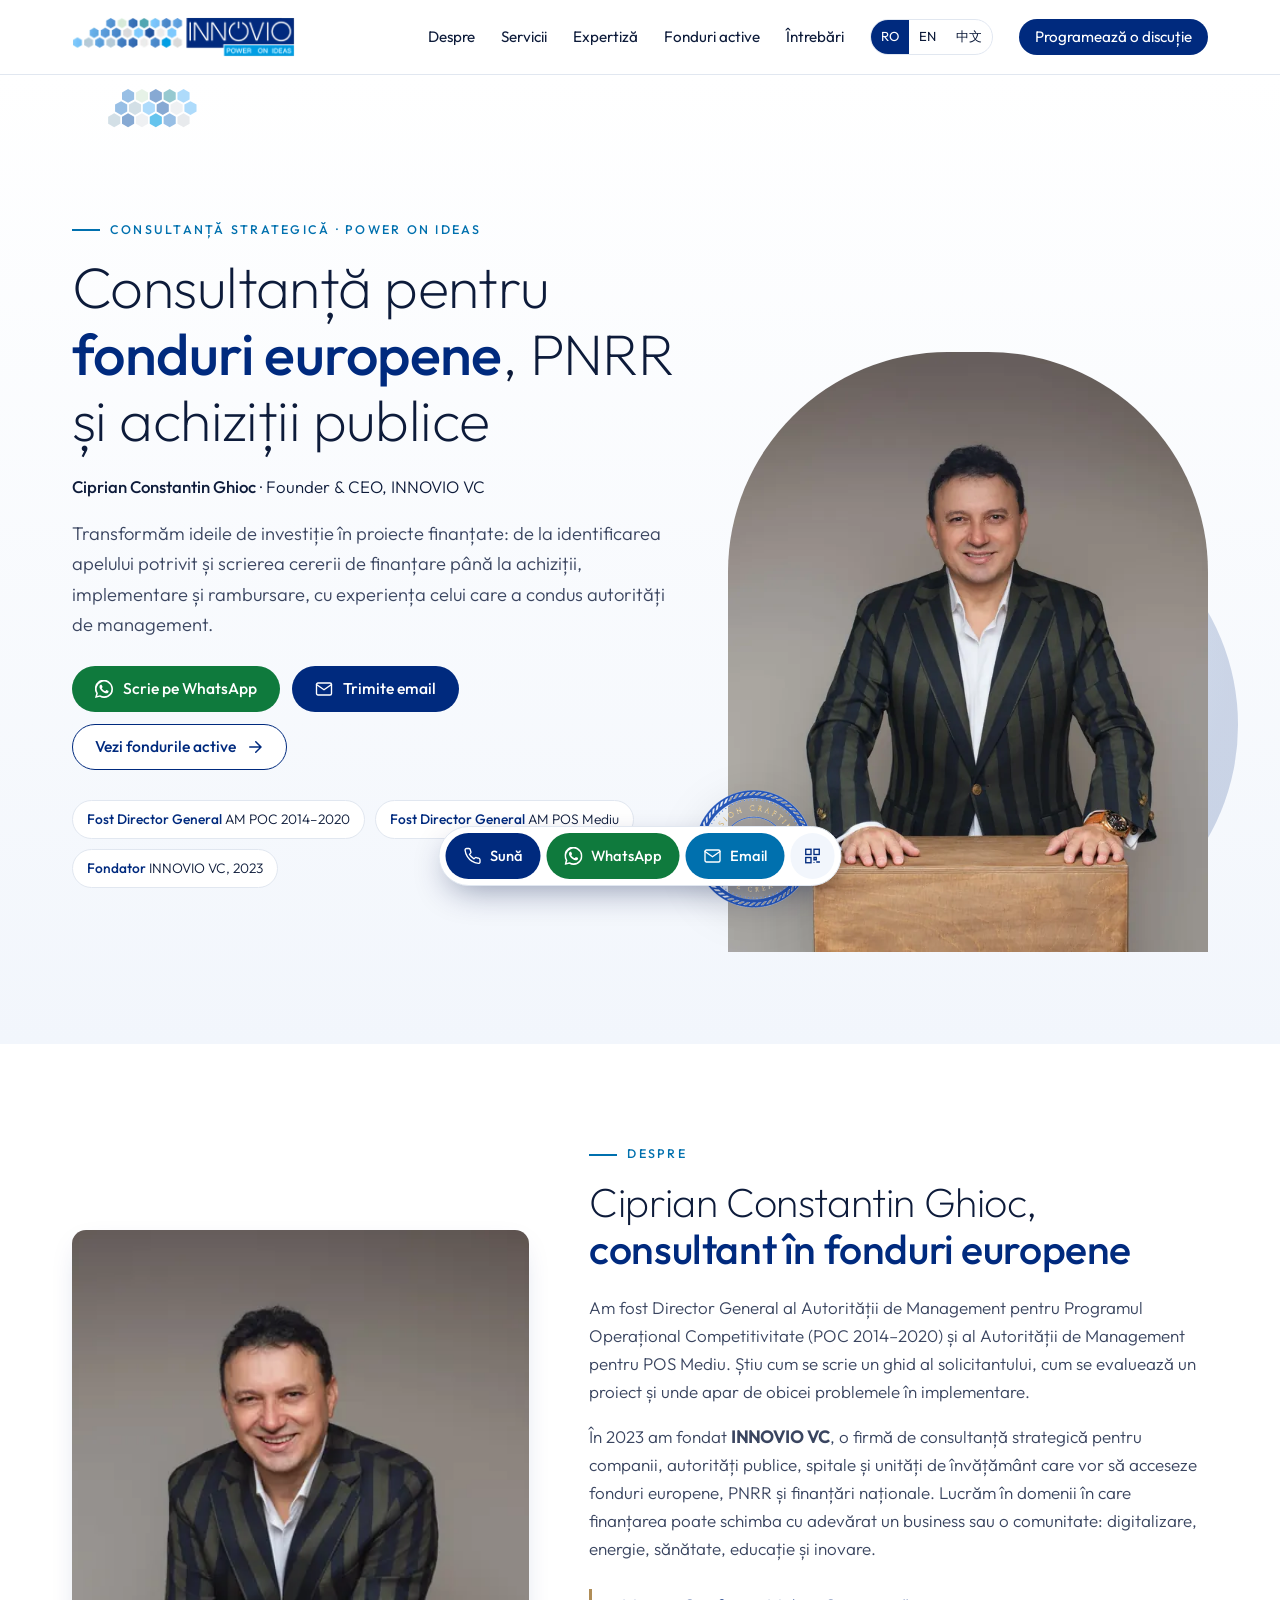
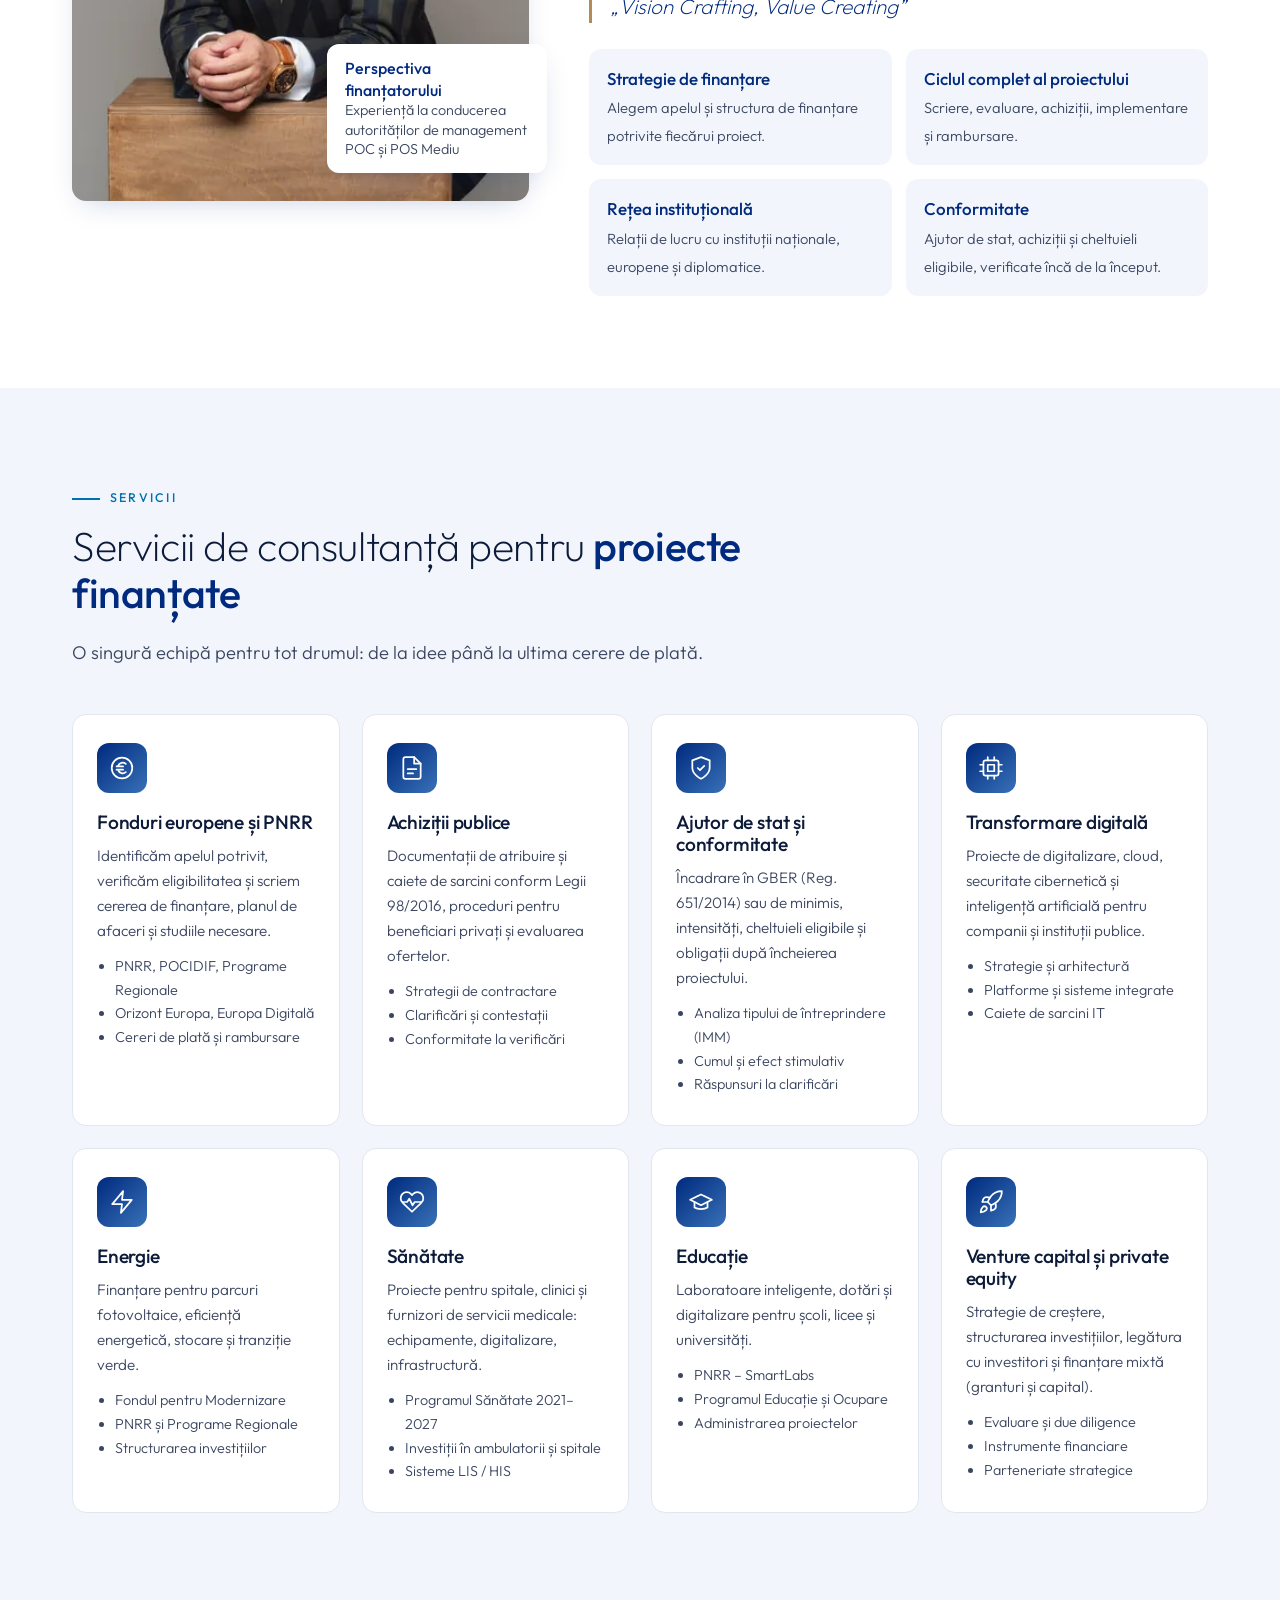
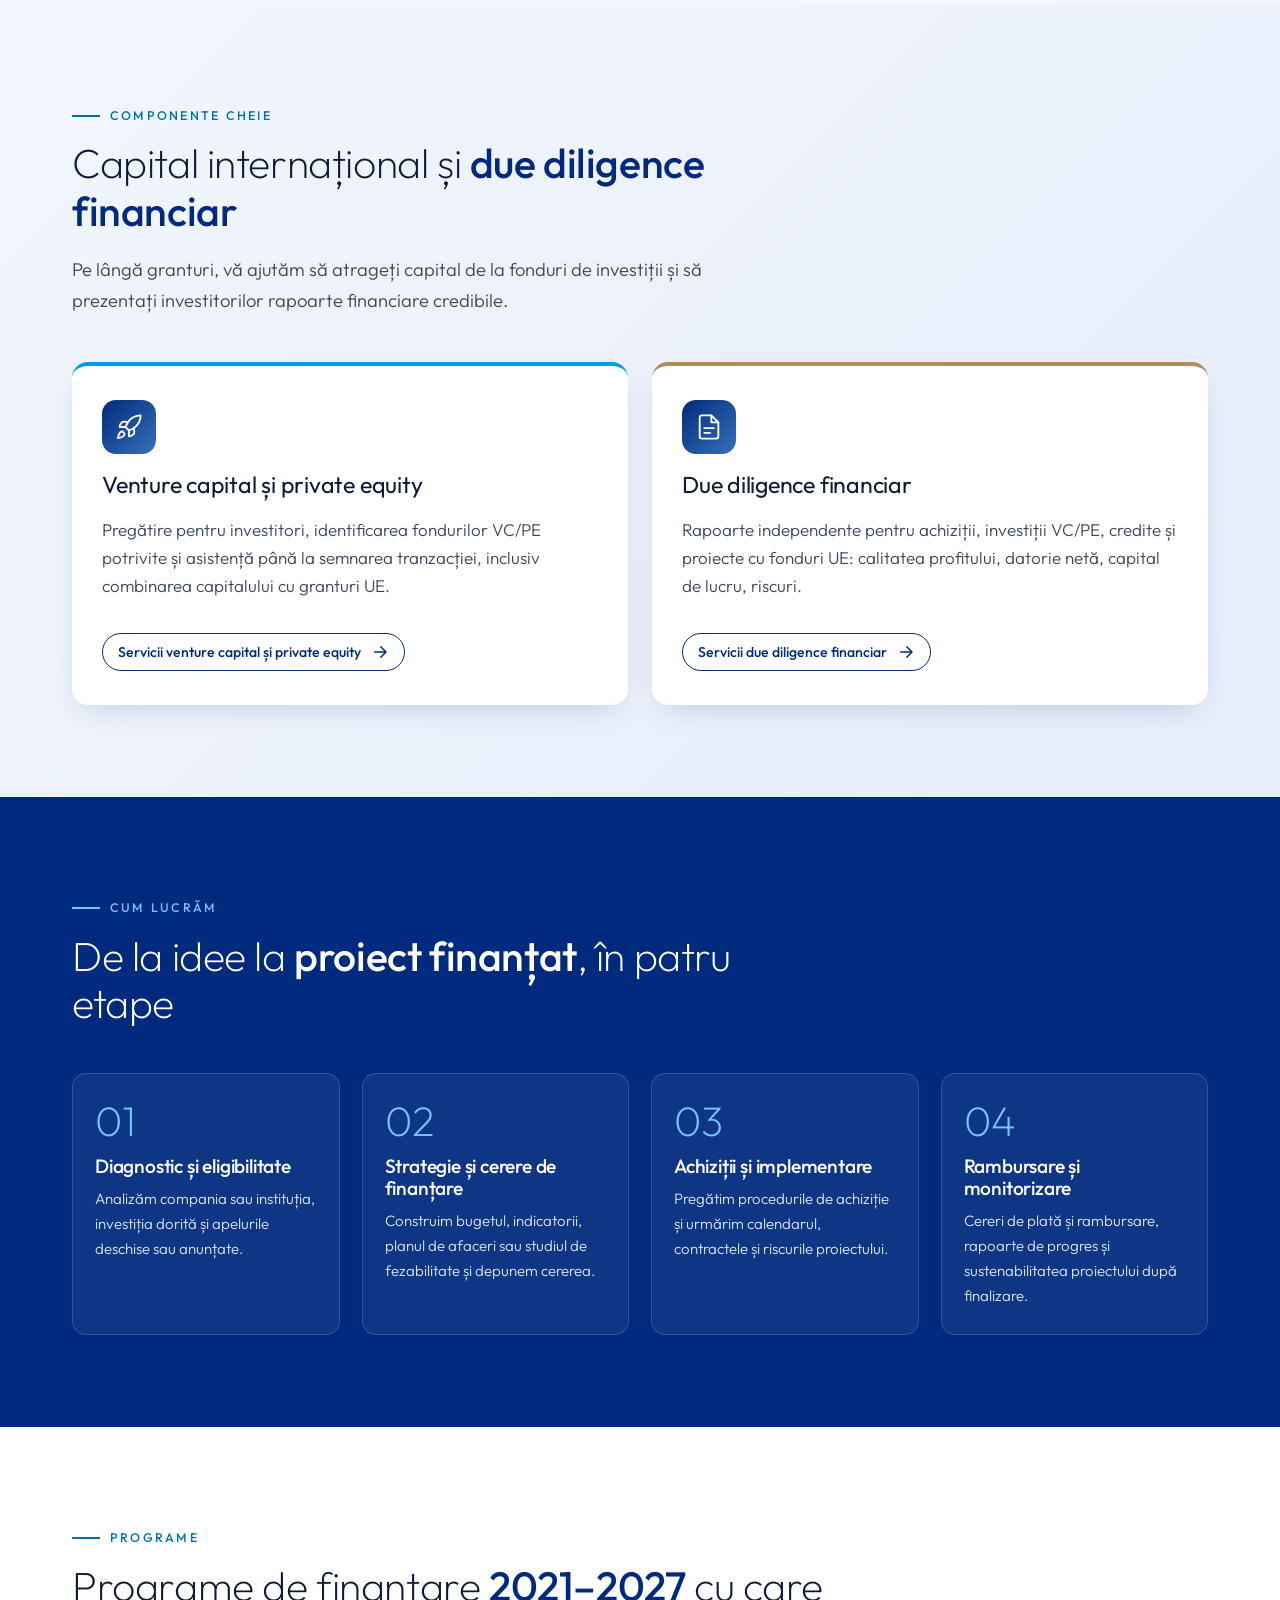
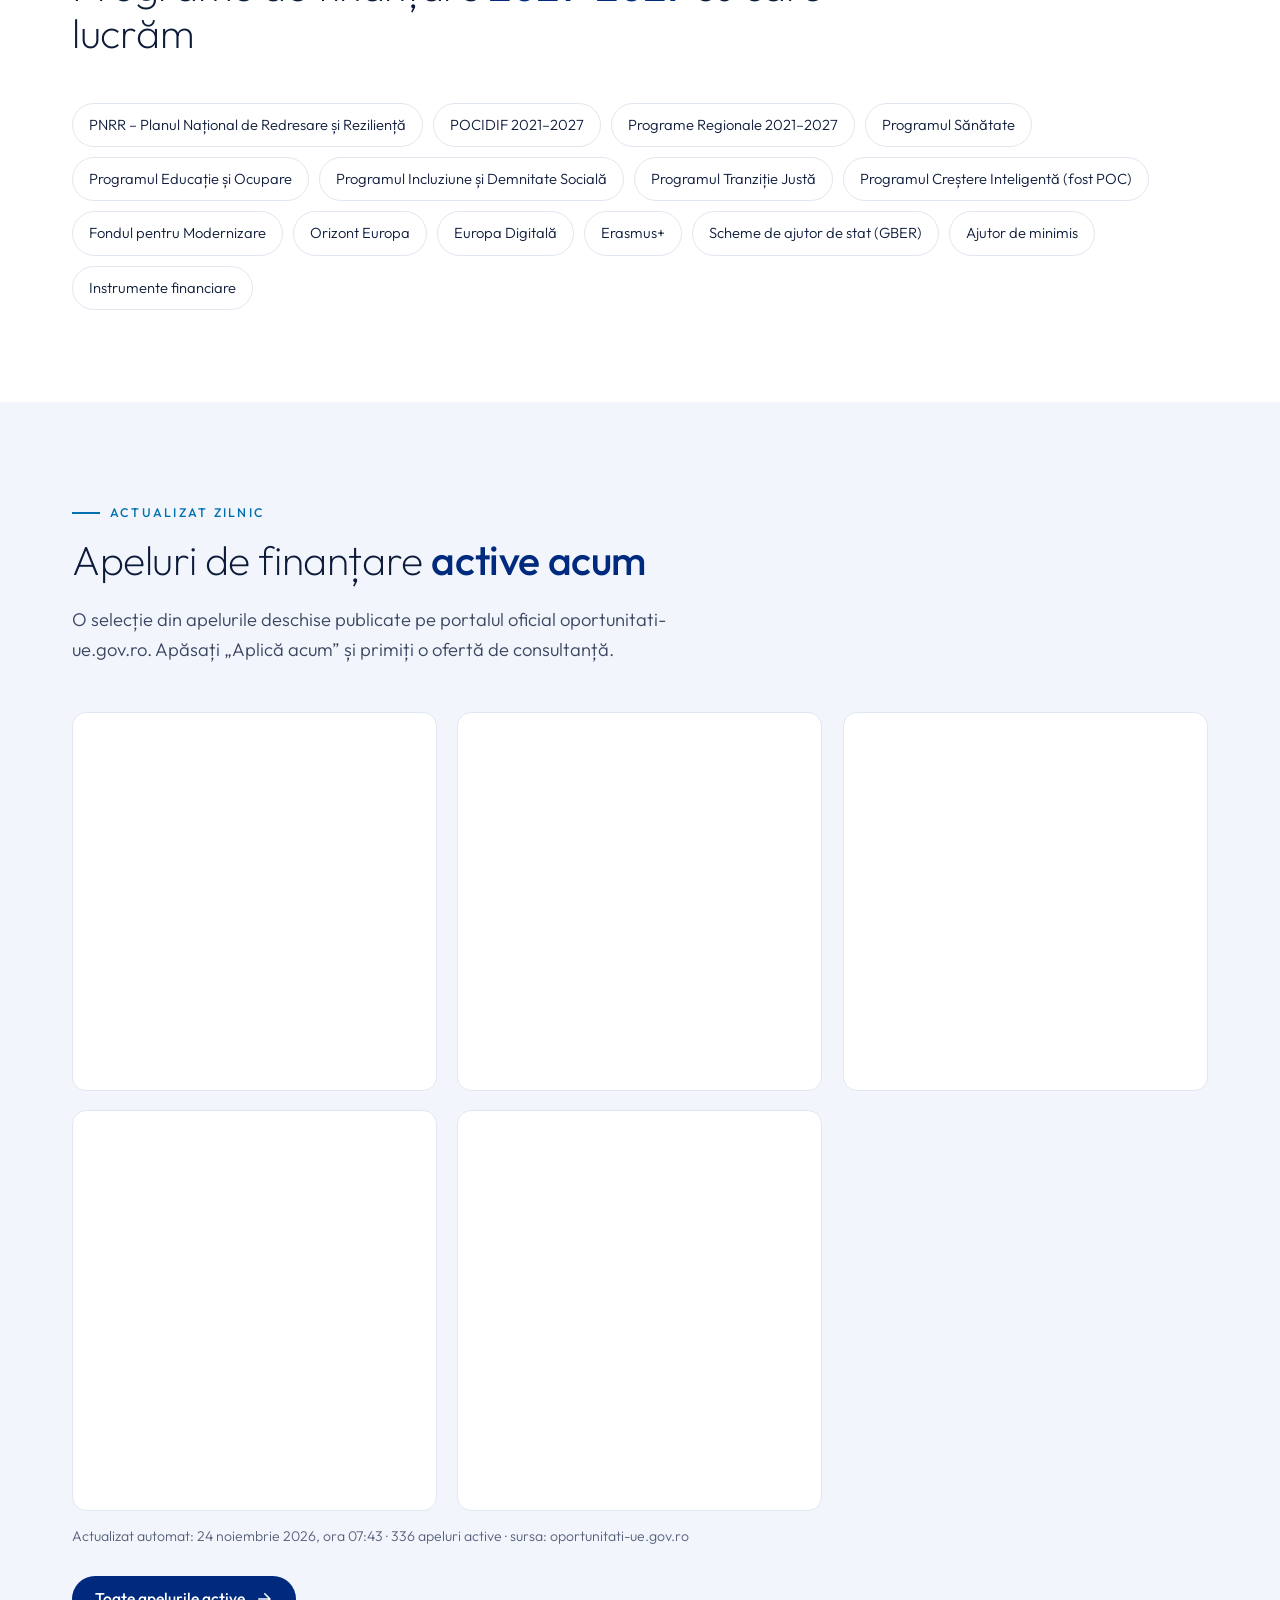
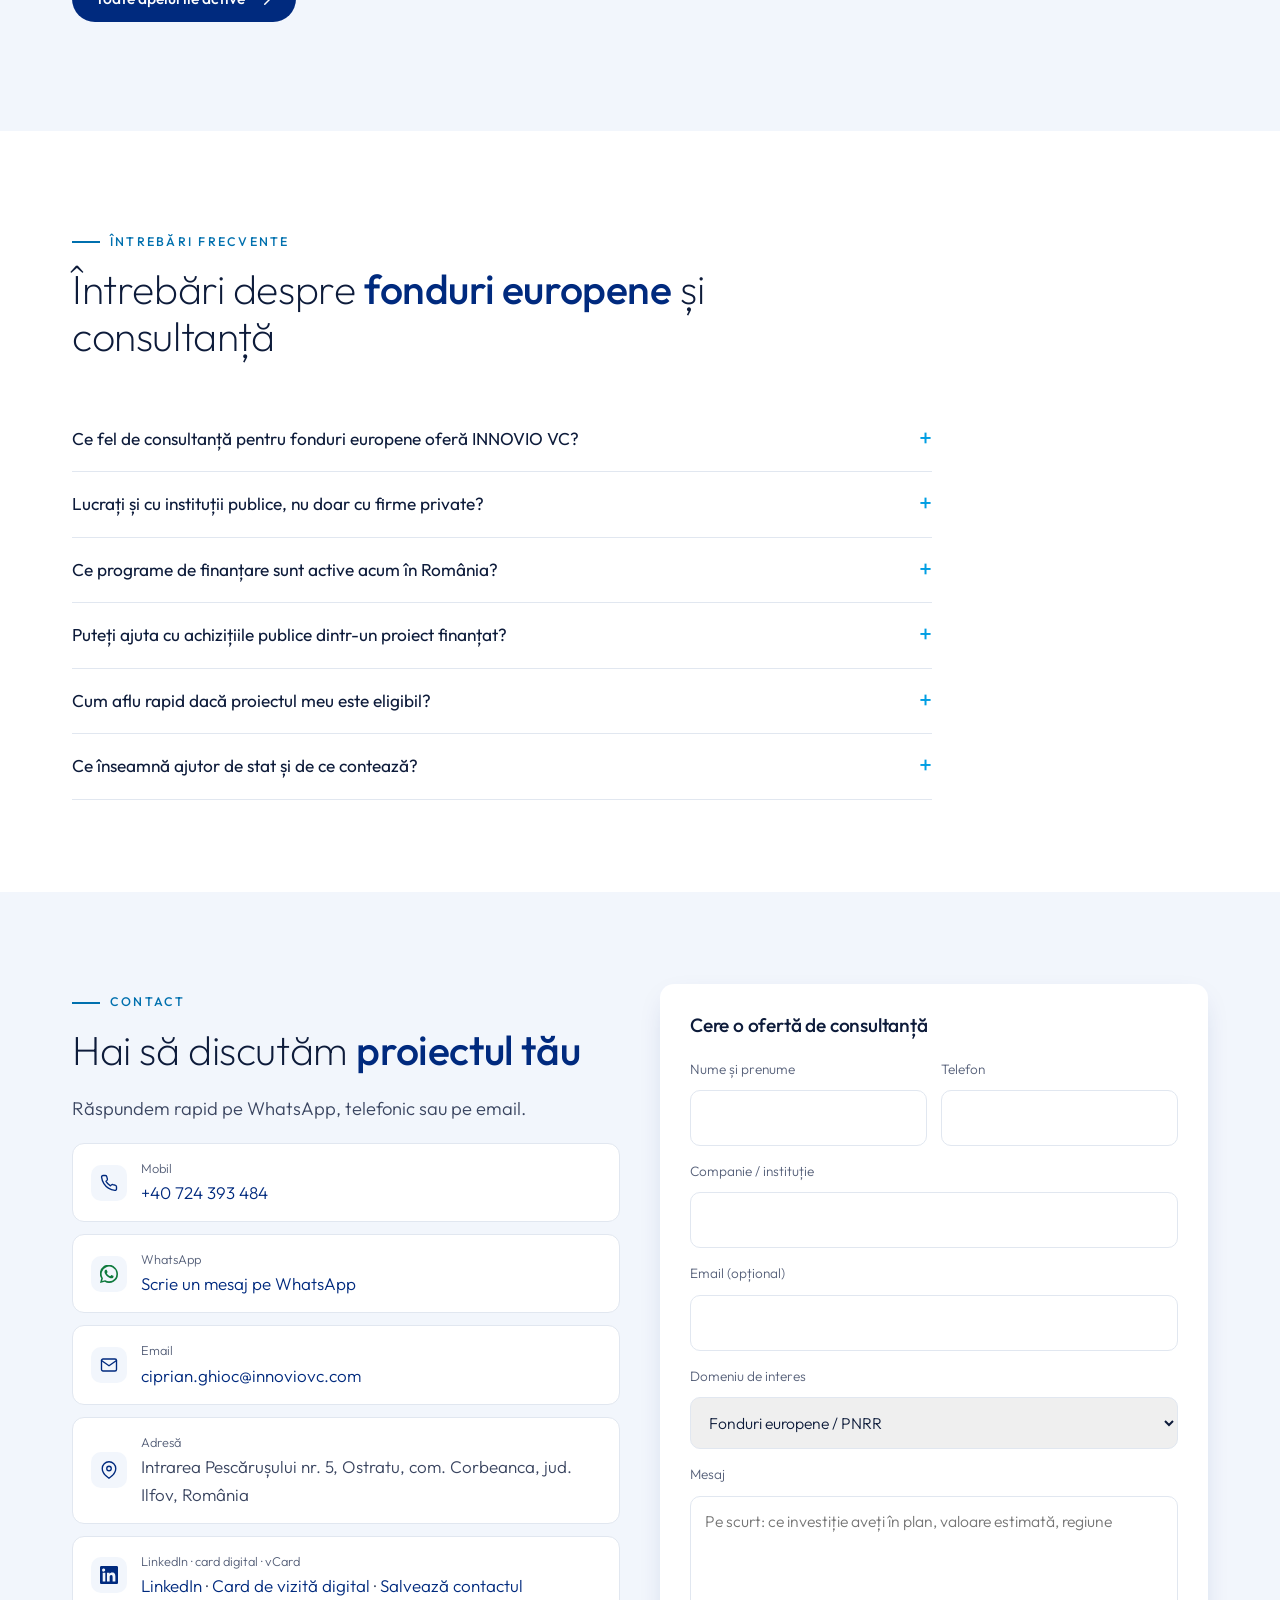
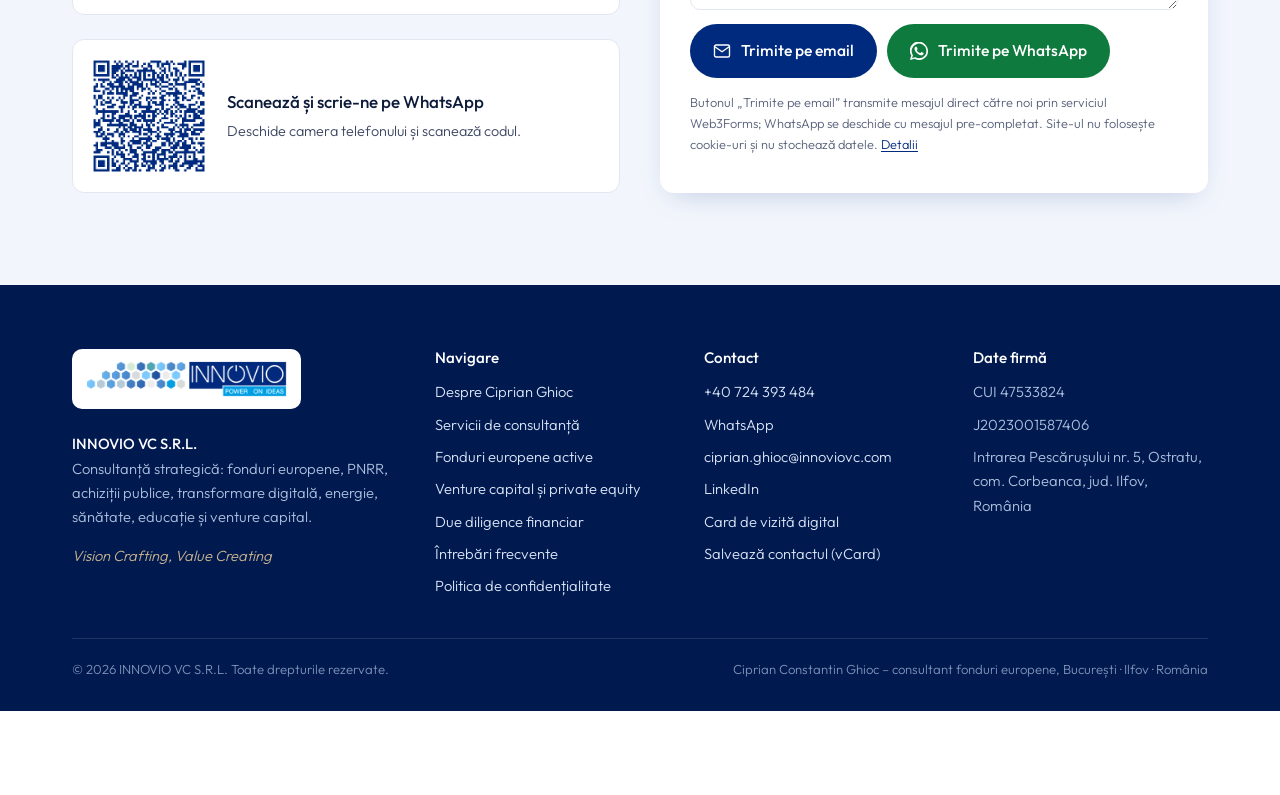
==== commit 79de768a: "Actualizare fonduri europene 2026-11-24" ====
--- a/index.html
+++ b/index.html
@@ -81,12 +81,12 @@
 <section id="fonduri" class="bg-mist"><div class="wrap">
  <div class="section-head"><span class="eyebrow">Actualizat zilnic</span><h2>Apeluri de finanțare <strong>active acum</strong></h2><p class="lead">O selecție din apelurile deschise publicate pe portalul oficial oportunitati-ue.gov.ro. Apăsați „Aplică acum” și primiți o ofertă de consultanță.</p></div>
 <!--FONDURI-START-->
-<div class="calls"><article class="call" data-cat="imm" data-dl="1809291600" data-op="1795211940"><span class="tag">Programe Regionale</span><h3 class="call-t"><a href="https://oportunitati-ue.gov.ro/apel/prnv-2026-131-i-1-sprijin-pentru-dezvoltarea-de-tehnologii-strategice-pentru-europa-step/" target="_blank" rel="noopener nofollow">PRNV/2026/131.I/1 – Sprijin pentru dezvoltarea de tehnologii strategice pentru Europa – STEP</a></h3><dl><dt>Program</dt><dd>Programe Regionale</dd><dt>Data deschiderii</dt><dd>20 noiembrie 2026</dd><dt>Termen limită depunere</dt><dd>03 mai 2027 00:00</dd><dt>Buget</dt><dd>43.472.936,34 RON</dd></dl><div class="actions"><a class="btn btn-primary btn-sm" href="mailto:ciprian.ghioc@innoviovc.com" data-apply data-call="PRNV/2026/131.I/1 – Sprijin pentru dezvoltarea de tehnologii strategice pentru Europa – STEP">Aplică acum</a><a class="btn btn-wa btn-sm" href="https://wa.me/40724393484" data-wa-call target="_blank" rel="noopener" aria-label="Cere ofertă pe WhatsApp pentru acest apel">WhatsApp</a><a class="src" href="https://oportunitati-ue.gov.ro/apel/prnv-2026-131-i-1-sprijin-pentru-dezvoltarea-de-tehnologii-strategice-pentru-europa-step/" target="_blank" rel="noopener nofollow">Detalii oficiale ↗</a></div></article>
-<article class="call" data-cat="imm" data-dl="1796335200" data-op="1795211940"><span class="tag urgent">Termen: 9 zile</span><h3 class="call-t"><a href="https://oportunitati-ue.gov.ro/apel/pr-ne-2026-p1-rso1-1-3-3-vinnovate/" target="_blank" rel="noopener nofollow">PR/NE/2026/P1/RSO1.1/3/3 -VINNOVATE</a></h3><dl><dt>Program</dt><dd>Programe Regionale</dd><dt>Data deschiderii</dt><dd>20 noiembrie 2026</dd><dt>Termen limită depunere</dt><dd>04 decembrie 2026 00:00</dd><dt>Buget</dt><dd>6.022.057,87 RON</dd></dl><div class="actions"><a class="btn btn-primary btn-sm" href="mailto:ciprian.ghioc@innoviovc.com" data-apply data-call="PR/NE/2026/P1/RSO1.1/3/3 -VINNOVATE">Aplică acum</a><a class="btn btn-wa btn-sm" href="https://wa.me/40724393484" data-wa-call target="_blank" rel="noopener" aria-label="Cere ofertă pe WhatsApp pentru acest apel">WhatsApp</a><a class="src" href="https://oportunitati-ue.gov.ro/apel/pr-ne-2026-p1-rso1-1-3-3-vinnovate/" target="_blank" rel="noopener nofollow">Detalii oficiale ↗</a></div></article>
+<div class="calls"><article class="call" data-cat="imm energie" data-dl="1800223200" data-op="1795471140"><span class="tag">Programe Regionale</span><h3 class="call-t"><a href="https://oportunitati-ue.gov.ro/apel/prnv-2026-114-1-sprijin-pentru-ecosistemul-de-inovare-si-transfer-tehnologic/" target="_blank" rel="noopener nofollow">PRNV/2026/114/1 – Sprijin pentru ecosistemul de inovare și transfer tehnologic</a></h3><dl><dt>Program</dt><dd>Programe Regionale</dd><dt>Data deschiderii</dt><dd>23 noiembrie 2026</dd><dt>Termen limită depunere</dt><dd>18 ianuarie 2027 00:00</dd><dt>Buget</dt><dd>534.410.000 RON</dd></dl><div class="actions"><a class="btn btn-primary btn-sm" href="mailto:ciprian.ghioc@innoviovc.com" data-apply data-call="PRNV/2026/114/1 – Sprijin pentru ecosistemul de inovare și transfer tehnologic">Aplică acum</a><a class="btn btn-wa btn-sm" href="https://wa.me/40724393484" data-wa-call target="_blank" rel="noopener" aria-label="Cere ofertă pe WhatsApp pentru acest apel">WhatsApp</a><a class="src" href="https://oportunitati-ue.gov.ro/apel/prnv-2026-114-1-sprijin-pentru-ecosistemul-de-inovare-si-transfer-tehnologic/" target="_blank" rel="noopener nofollow">Detalii oficiale ↗</a></div></article>
+<article class="call" data-cat="imm" data-dl="1809291600" data-op="1795211940"><span class="tag">Programe Regionale</span><h3 class="call-t"><a href="https://oportunitati-ue.gov.ro/apel/prnv-2026-131-i-1-sprijin-pentru-dezvoltarea-de-tehnologii-strategice-pentru-europa-step/" target="_blank" rel="noopener nofollow">PRNV/2026/131.I/1 – Sprijin pentru dezvoltarea de tehnologii strategice pentru Europa – STEP</a></h3><dl><dt>Program</dt><dd>Programe Regionale</dd><dt>Data deschiderii</dt><dd>20 noiembrie 2026</dd><dt>Termen limită depunere</dt><dd>03 mai 2027 00:00</dd><dt>Buget</dt><dd>43.472.936,34 RON</dd></dl><div class="actions"><a class="btn btn-primary btn-sm" href="mailto:ciprian.ghioc@innoviovc.com" data-apply data-call="PRNV/2026/131.I/1 – Sprijin pentru dezvoltarea de tehnologii strategice pentru Europa – STEP">Aplică acum</a><a class="btn btn-wa btn-sm" href="https://wa.me/40724393484" data-wa-call target="_blank" rel="noopener" aria-label="Cere ofertă pe WhatsApp pentru acest apel">WhatsApp</a><a class="src" href="https://oportunitati-ue.gov.ro/apel/prnv-2026-131-i-1-sprijin-pentru-dezvoltarea-de-tehnologii-strategice-pentru-europa-step/" target="_blank" rel="noopener nofollow">Detalii oficiale ↗</a></div></article>
 <article class="call" data-cat="imm" data-dl="1795989600" data-op="1795125540"><span class="tag urgent">Termen: 5 zile</span><h3 class="call-t"><a href="https://oportunitati-ue.gov.ro/apel/pr-ne-2026-p1-rso1-3-1-5-instrumente-financiare-pentru-constructia-extinderea-parcurilor-industriale/" target="_blank" rel="noopener nofollow">PR/NE/2026/P1/RSO1.3/1/5 – Instrumente Financiare pentru construcția, extinderea parcurilor industriale</a></h3><dl><dt>Program</dt><dd>Programe Regionale</dd><dt>Data deschiderii</dt><dd>19 noiembrie 2026</dd><dt>Termen limită depunere</dt><dd>30 noiembrie 2026 00:00</dd><dt>Buget</dt><dd>267.205.000 RON</dd></dl><div class="actions"><a class="btn btn-primary btn-sm" href="mailto:ciprian.ghioc@innoviovc.com" data-apply data-call="PR/NE/2026/P1/RSO1.3/1/5 – Instrumente Financiare pentru construcția, extinderea parcurilor industriale">Aplică acum</a><a class="btn btn-wa btn-sm" href="https://wa.me/40724393484" data-wa-call target="_blank" rel="noopener" aria-label="Cere ofertă pe WhatsApp pentru acest apel">WhatsApp</a><a class="src" href="https://oportunitati-ue.gov.ro/apel/pr-ne-2026-p1-rso1-3-1-5-instrumente-financiare-pentru-constructia-extinderea-parcurilor-industriale/" target="_blank" rel="noopener nofollow">Detalii oficiale ↗</a></div></article>
 <article class="call" data-cat="educatie social" data-dl="1797804000" data-op="1795125540"><span class="tag">Programul Educație și Ocupare</span><h3 class="call-t"><a href="https://oportunitati-ue.gov.ro/apel/primii-program-pentru-reusita-invatamantului-primar-prin-masuri-integrate-de-interventie-2/" target="_blank" rel="noopener nofollow">PRIMII: Program pentru Reușita Învățământului Primar prin Măsuri Integrate de Intervenție</a></h3><dl><dt>Program</dt><dd>Programul Educație și Ocupare</dd><dt>Data deschiderii</dt><dd>19 noiembrie 2026</dd><dt>Termen limită depunere</dt><dd>21 decembrie 2026 00:00</dd><dt>Buget</dt><dd>1.257.728.815,35 RON</dd></dl><div class="actions"><a class="btn btn-primary btn-sm" href="mailto:ciprian.ghioc@innoviovc.com" data-apply data-call="PRIMII: Program pentru Reușita Învățământului Primar prin Măsuri Integrate de Intervenție">Aplică acum</a><a class="btn btn-wa btn-sm" href="https://wa.me/40724393484" data-wa-call target="_blank" rel="noopener" aria-label="Cere ofertă pe WhatsApp pentru acest apel">WhatsApp</a><a class="src" href="https://oportunitati-ue.gov.ro/apel/primii-program-pentru-reusita-invatamantului-primar-prin-masuri-integrate-de-interventie-2/" target="_blank" rel="noopener nofollow">Detalii oficiale ↗</a></div></article>
 <article class="call" data-cat="sanatate social public" data-dl="1800021600" data-op="1794866340"><span class="tag">Programul Incluziune și Demnitate…</span><h3 class="call-t"><a href="https://oportunitati-ue.gov.ro/apel/ghidul-solicitantului-servicii-de-ingrijire-la-domiciliu-pentru-persoanele-varstnice-iti-microregiunea-tara-fagarasului-relansare-2026/" target="_blank" rel="noopener nofollow">Ghidul Solicitantului „Servicii de îngrijire la domiciliu pentru persoanele vârstnice” – ITI Microregiunea Țara Făgărașului – relansare 2026</a></h3><dl><dt>Program</dt><dd>Programul Incluziune și Demnitate Socială</dd><dt>Data deschiderii</dt><dd>16 noiembrie 2026</dd><dt>Termen limită depunere</dt><dd>15 ianuarie 2027 16:00</dd><dt>Buget</dt><dd>107.268,75 EUR</dd></dl><div class="actions"><a class="btn btn-primary btn-sm" href="mailto:ciprian.ghioc@innoviovc.com" data-apply data-call="Ghidul Solicitantului „Servicii de îngrijire la domiciliu pentru persoanele vârstnice” – ITI Microregiunea Țara Făgărașului – relansare 2026">Aplică acum</a><a class="btn btn-wa btn-sm" href="https://wa.me/40724393484" data-wa-call target="_blank" rel="noopener" aria-label="Cere ofertă pe WhatsApp pentru acest apel">WhatsApp</a><a class="src" href="https://oportunitati-ue.gov.ro/apel/ghidul-solicitantului-servicii-de-ingrijire-la-domiciliu-pentru-persoanele-varstnice-iti-microregiunea-tara-fagarasului-relansare-2026/" target="_blank" rel="noopener nofollow">Detalii oficiale ↗</a></div></article>
-<article class="call" data-cat="sanatate social public" data-dl="1800021600" data-op="1794866340"><span class="tag">Programul Incluziune și Demnitate…</span><h3 class="call-t"><a href="https://oportunitati-ue.gov.ro/apel/ghidul-solicitantului-servicii-de-ingrijire-la-domiciliu-pentru-persoanele-varstnice-iti-motii-tara-de-piatra-2/" target="_blank" rel="noopener nofollow">Ghidul Solicitantului „Servicii de îngrijire la domiciliu pentru persoanele vârstnice” – ITI Moții Țara de Piatră</a></h3><dl><dt>Program</dt><dd>Programul Incluziune și Demnitate Socială</dd><dt>Data deschiderii</dt><dd>16 noiembrie 2026</dd><dt>Termen limită depunere</dt><dd>15 ianuarie 2027 16:00</dd><dt>Buget</dt><dd>117.144,02 EUR</dd></dl><div class="actions"><a class="btn btn-primary btn-sm" href="mailto:ciprian.ghioc@innoviovc.com" data-apply data-call="Ghidul Solicitantului „Servicii de îngrijire la domiciliu pentru persoanele vârstnice” – ITI Moții Țara de Piatră">Aplică acum</a><a class="btn btn-wa btn-sm" href="https://wa.me/40724393484" data-wa-call target="_blank" rel="noopener" aria-label="Cere ofertă pe WhatsApp pentru acest apel">WhatsApp</a><a class="src" href="https://oportunitati-ue.gov.ro/apel/ghidul-solicitantului-servicii-de-ingrijire-la-domiciliu-pentru-persoanele-varstnice-iti-motii-tara-de-piatra-2/" target="_blank" rel="noopener nofollow">Detalii oficiale ↗</a></div></article></div><p class="updated" style="margin-top:14px">Actualizat automat: 23 noiembrie 2026, ora 11:30 · <span class="js-call-total" data-total="389" data-soon="1796335200,1795989600,1796144400,1796058000,1795885200,1796144400,1796083140,1796050800,1796306400,1796306400,1796230800,1796144400,1795910340,1795730400,1796220000,1795780800,1795788000,1795788000,1795788000,1796047200,1796050800,1795788000,1796065200,1796209200,1796050800,1796083200,1796083200,1796047200,1796299200,1796083200,1796083200,1796083200,1796090400,1795773600,1796223600,1796198400,1795564800,1796310000,1796050800,1795989600,1796162400,1796310000,1796050800,1796184000,1795651200,1796083200,1796083200,1796083200,1796083200,1796083200,1796083200,1796083200,1796083200,1796083200,1796083200,1796083200,1796083200,1796083200,1796083200,1796047200,1795730400">389</span> apeluri active · sursa: oportunitati-ue.gov.ro</p>
+<article class="call" data-cat="sanatate social public" data-dl="1800021600" data-op="1794866340"><span class="tag">Programul Incluziune și Demnitate…</span><h3 class="call-t"><a href="https://oportunitati-ue.gov.ro/apel/ghidul-solicitantului-servicii-de-ingrijire-la-domiciliu-pentru-persoanele-varstnice-iti-motii-tara-de-piatra-2/" target="_blank" rel="noopener nofollow">Ghidul Solicitantului „Servicii de îngrijire la domiciliu pentru persoanele vârstnice” – ITI Moții Țara de Piatră</a></h3><dl><dt>Program</dt><dd>Programul Incluziune și Demnitate Socială</dd><dt>Data deschiderii</dt><dd>16 noiembrie 2026</dd><dt>Termen limită depunere</dt><dd>15 ianuarie 2027 16:00</dd><dt>Buget</dt><dd>117.144,02 EUR</dd></dl><div class="actions"><a class="btn btn-primary btn-sm" href="mailto:ciprian.ghioc@innoviovc.com" data-apply data-call="Ghidul Solicitantului „Servicii de îngrijire la domiciliu pentru persoanele vârstnice” – ITI Moții Țara de Piatră">Aplică acum</a><a class="btn btn-wa btn-sm" href="https://wa.me/40724393484" data-wa-call target="_blank" rel="noopener" aria-label="Cere ofertă pe WhatsApp pentru acest apel">WhatsApp</a><a class="src" href="https://oportunitati-ue.gov.ro/apel/ghidul-solicitantului-servicii-de-ingrijire-la-domiciliu-pentru-persoanele-varstnice-iti-motii-tara-de-piatra-2/" target="_blank" rel="noopener nofollow">Detalii oficiale ↗</a></div></article></div><p class="updated" style="margin-top:14px">Actualizat automat: 24 noiembrie 2026, ora 07:43 · <span class="js-call-total" data-total="395" data-soon="1795989600,1796144400,1796058000,1795885200,1796144400,1796083140,1796050800,1796306400,1796306400,1796230800,1796144400,1795910340,1795730400,1796220000,1795780800,1795788000,1795788000,1795788000,1796047200,1796050800,1795788000,1796065200,1796209200,1796050800,1796083200,1796083200,1796047200,1796299200,1796083200,1796083200,1796083200,1796090400,1795773600,1796223600,1796198400,1795564800,1796310000,1796050800,1795989600,1796162400,1796310000,1796184000,1795651200,1796083200,1796083200,1796083200,1796083200,1796083200,1796083200,1796083200,1796083200,1796083200,1796083200,1796083200,1796083200,1796083200,1796083200,1796047200,1795730400">395</span> apeluri active · sursa: oportunitati-ue.gov.ro</p>
 <!--FONDURI-END-->
  <p style="margin-top:28px"><a class="btn btn-primary" href="fonduri-europene/">Toate apelurile active <svg viewBox="0 0 24 24" fill="none" stroke="currentColor" stroke-width="2" stroke-linecap="round" stroke-linejoin="round" aria-hidden="true"><path d="M5 12h14M13 5l7 7-7 7"/></svg></a></p>
 </div></section>
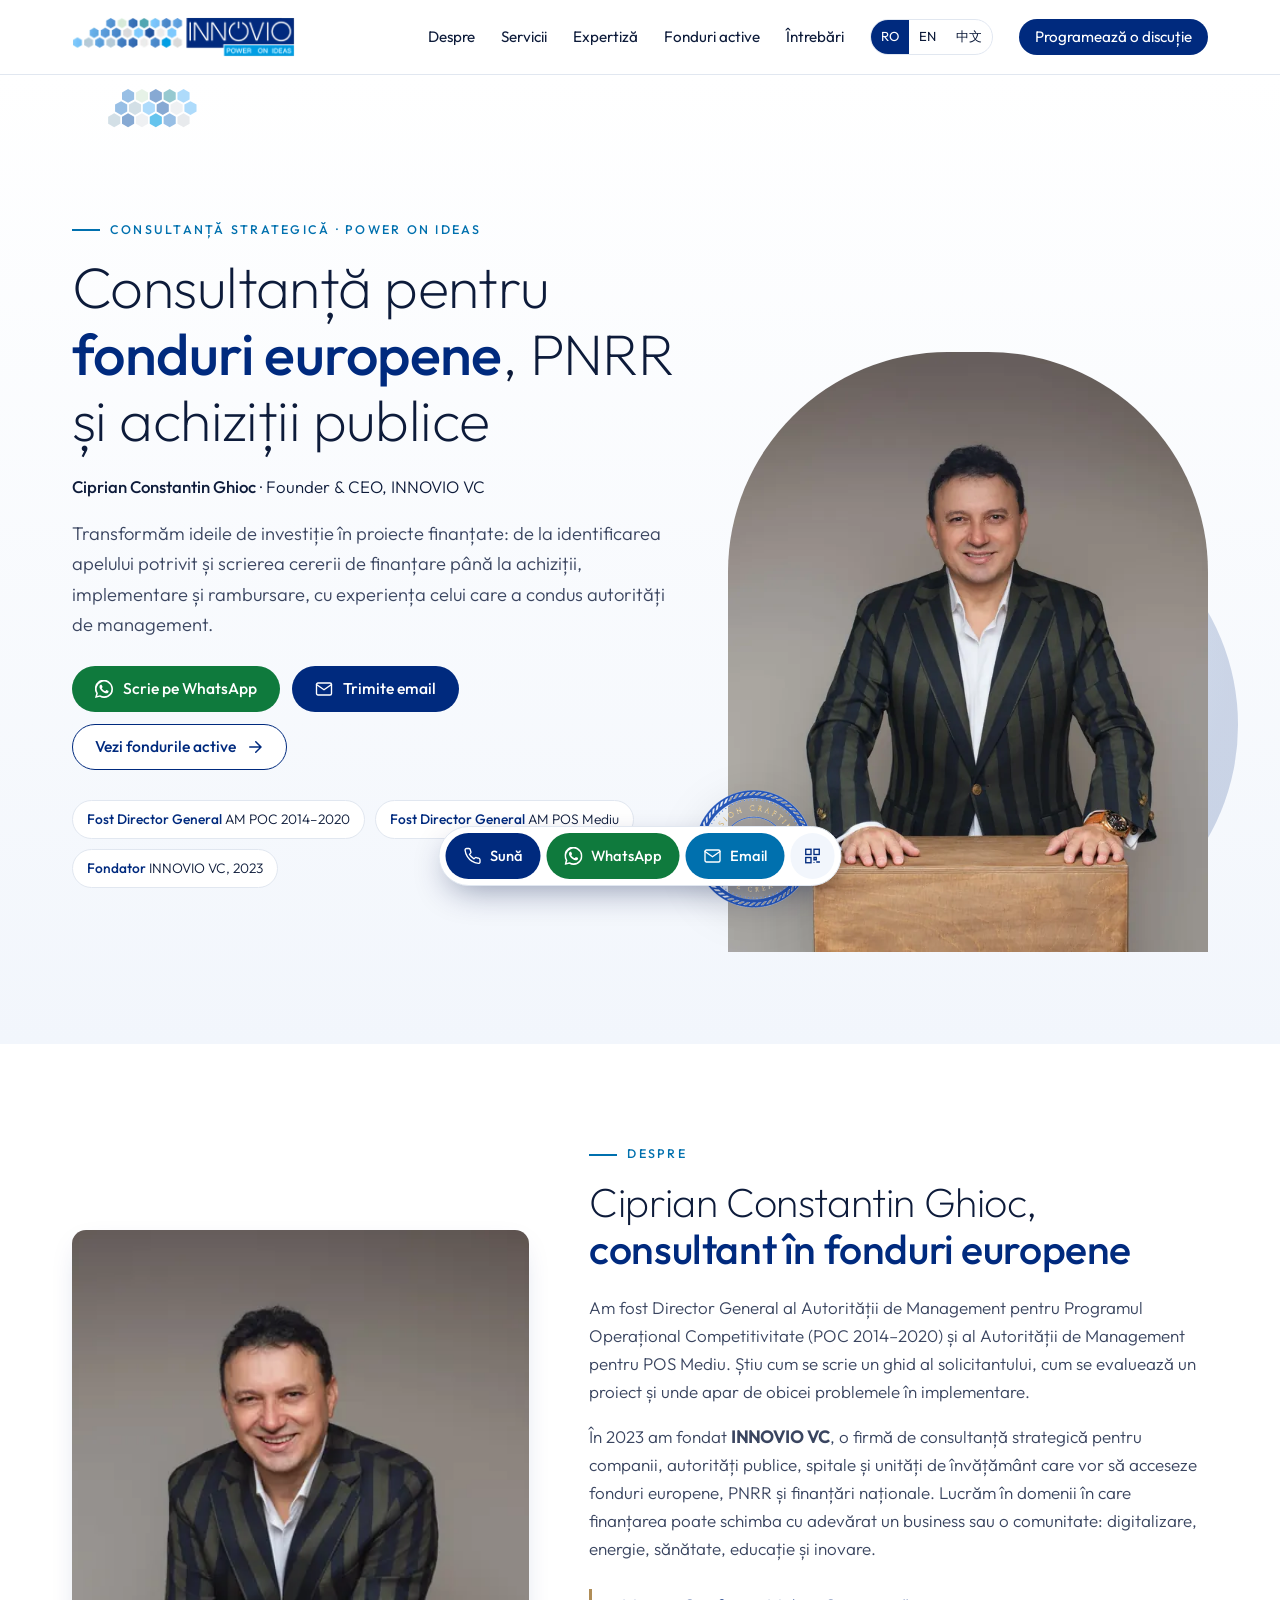
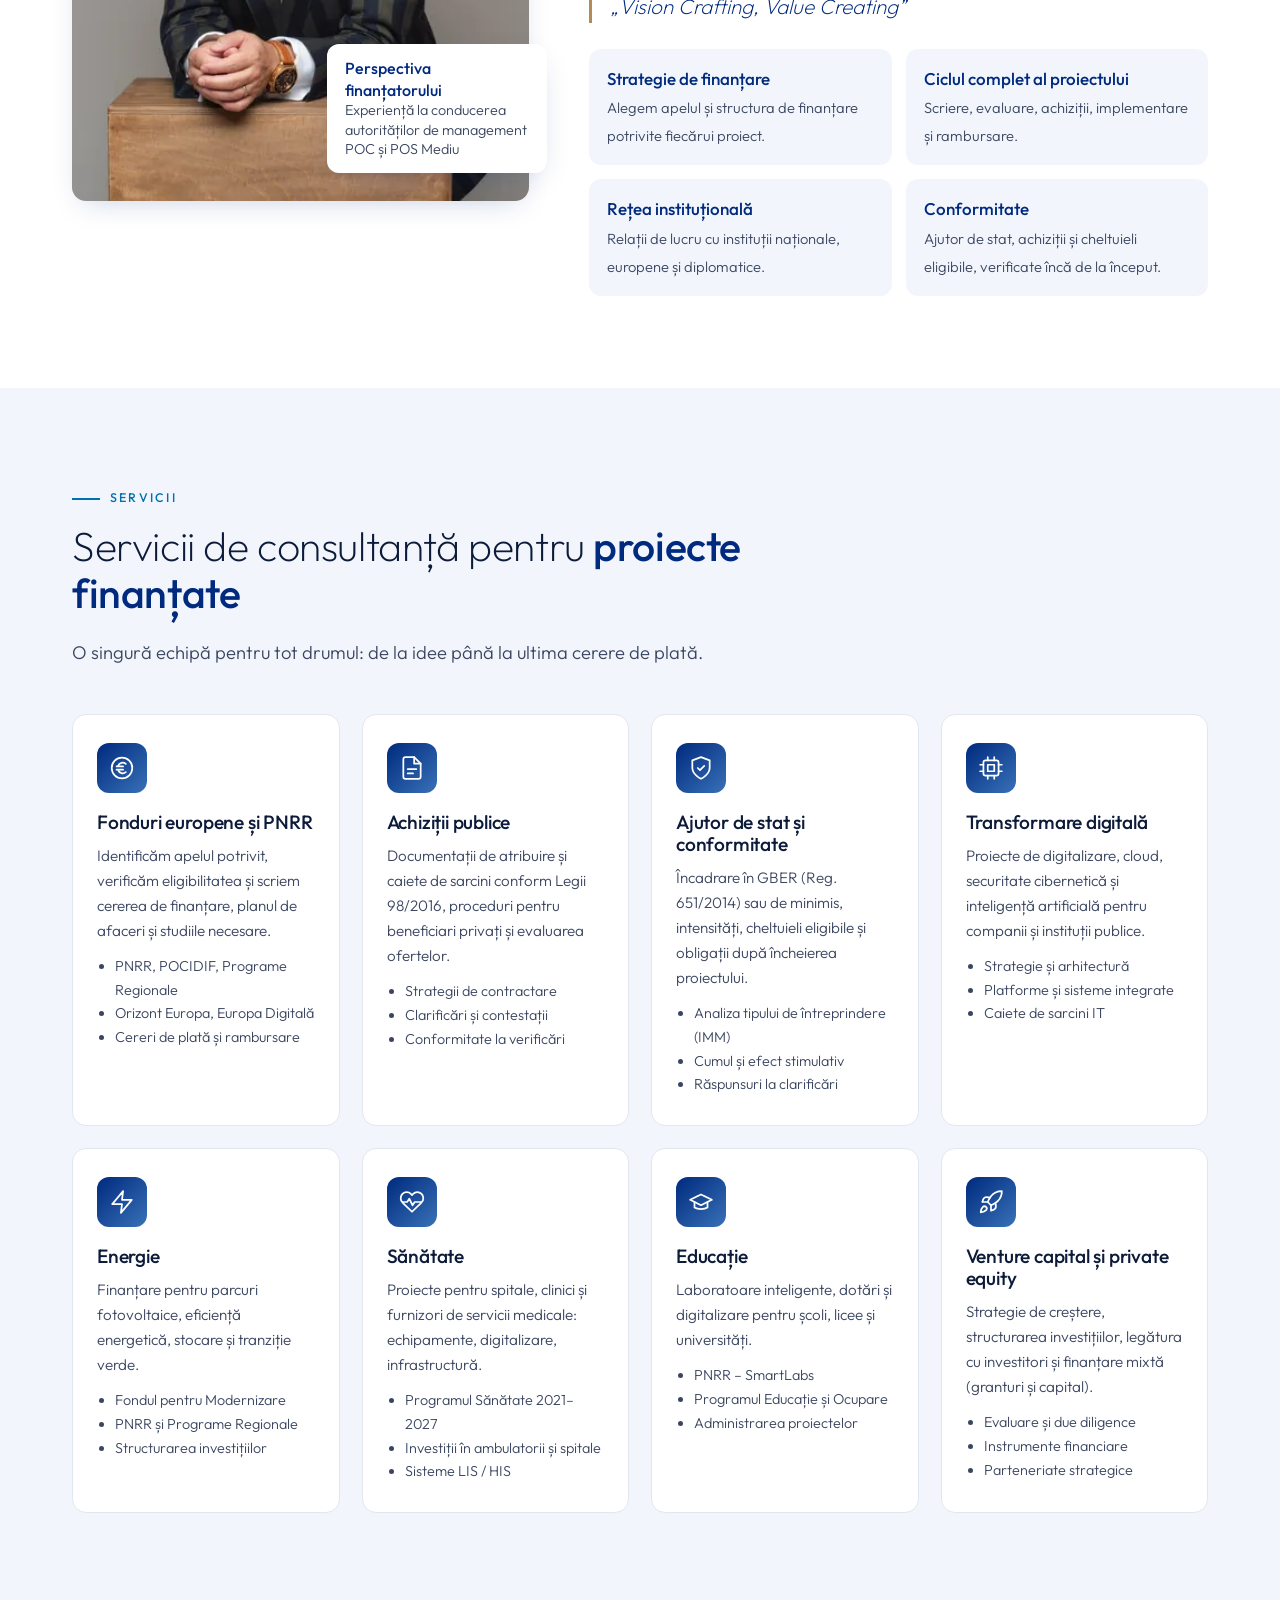
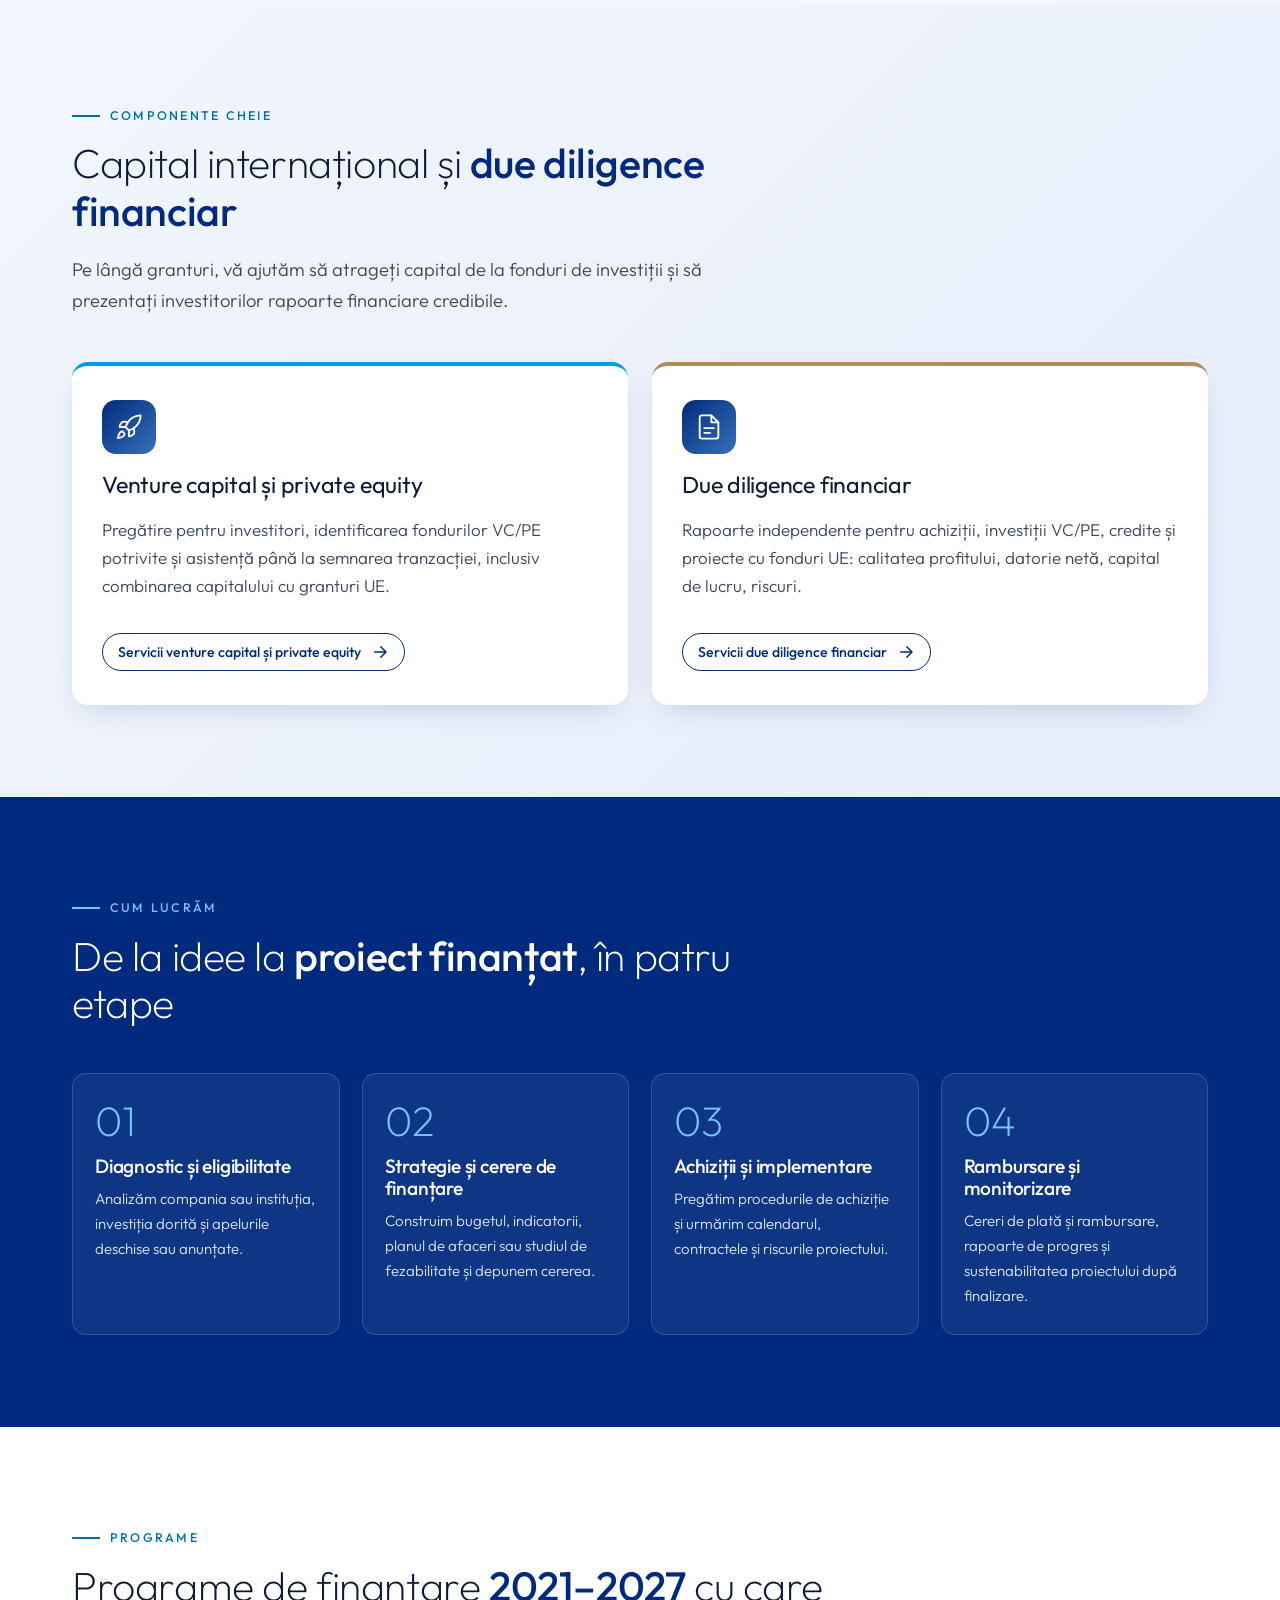
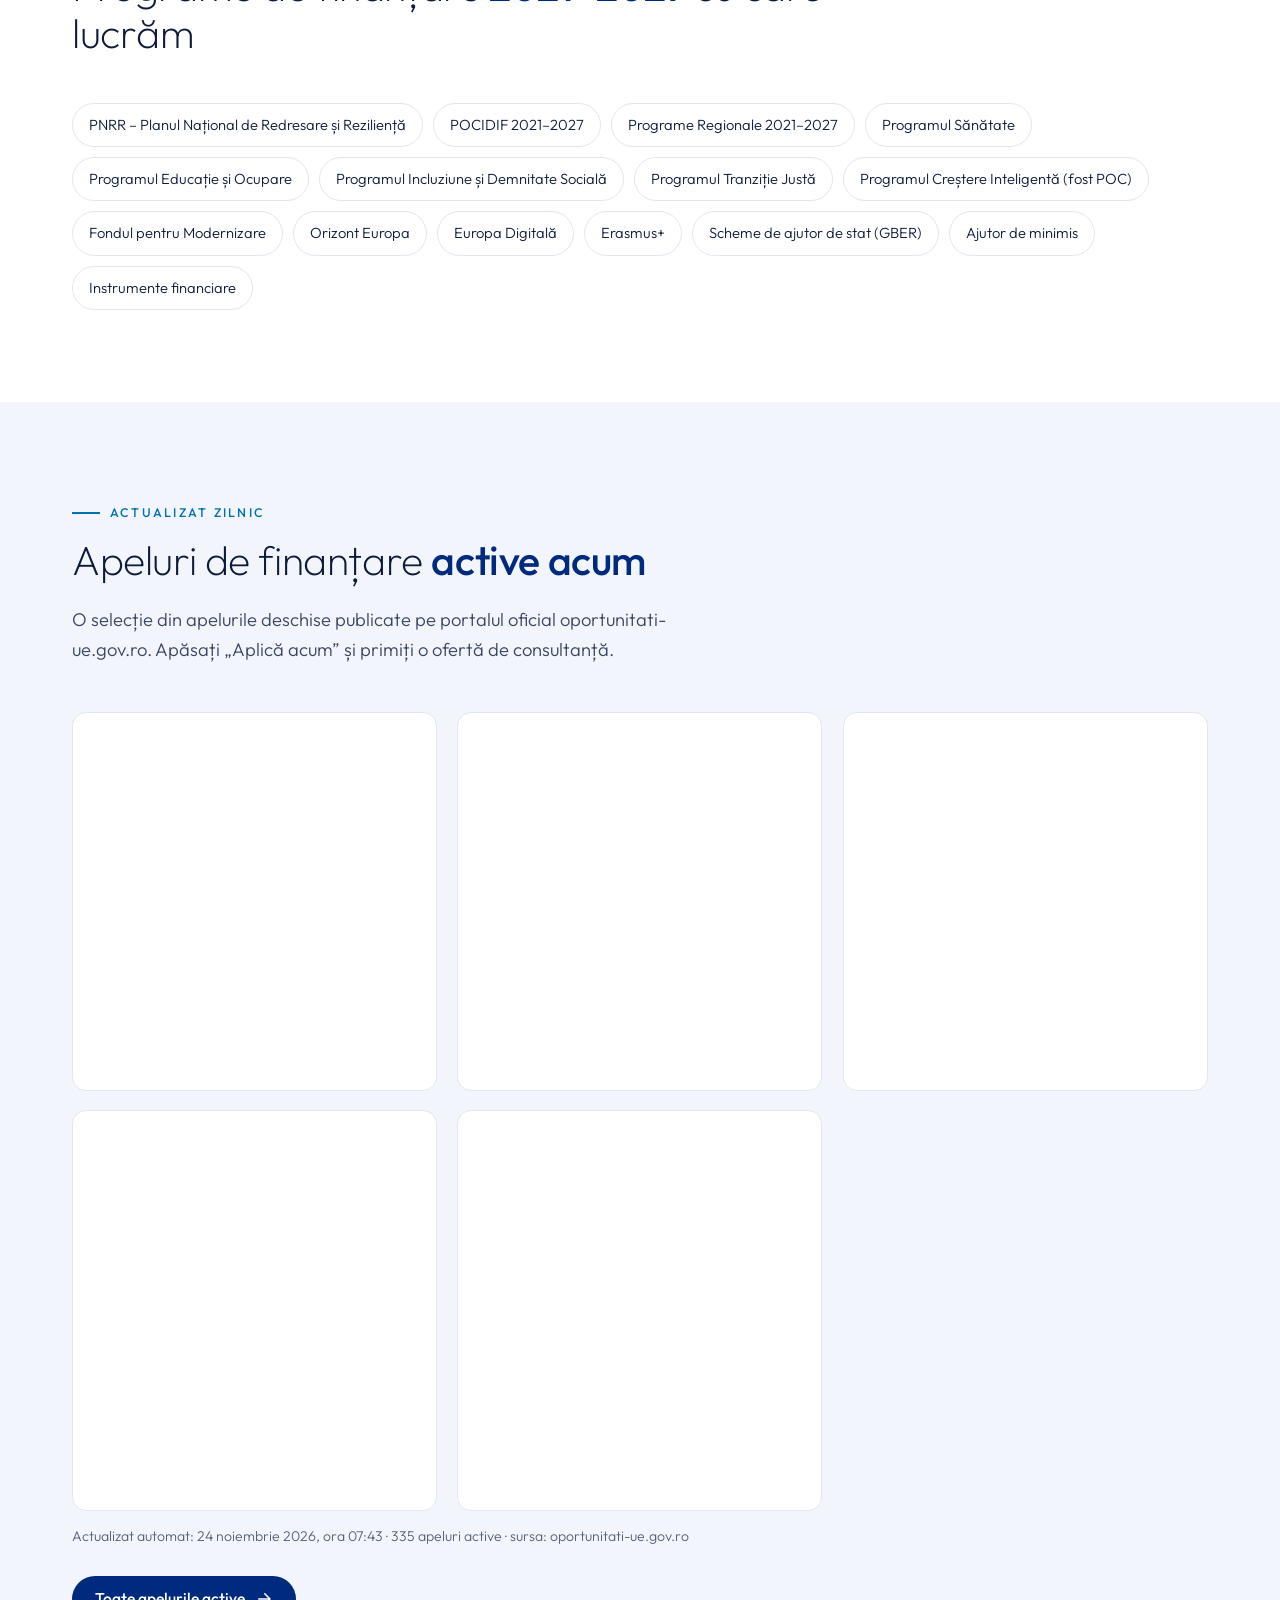
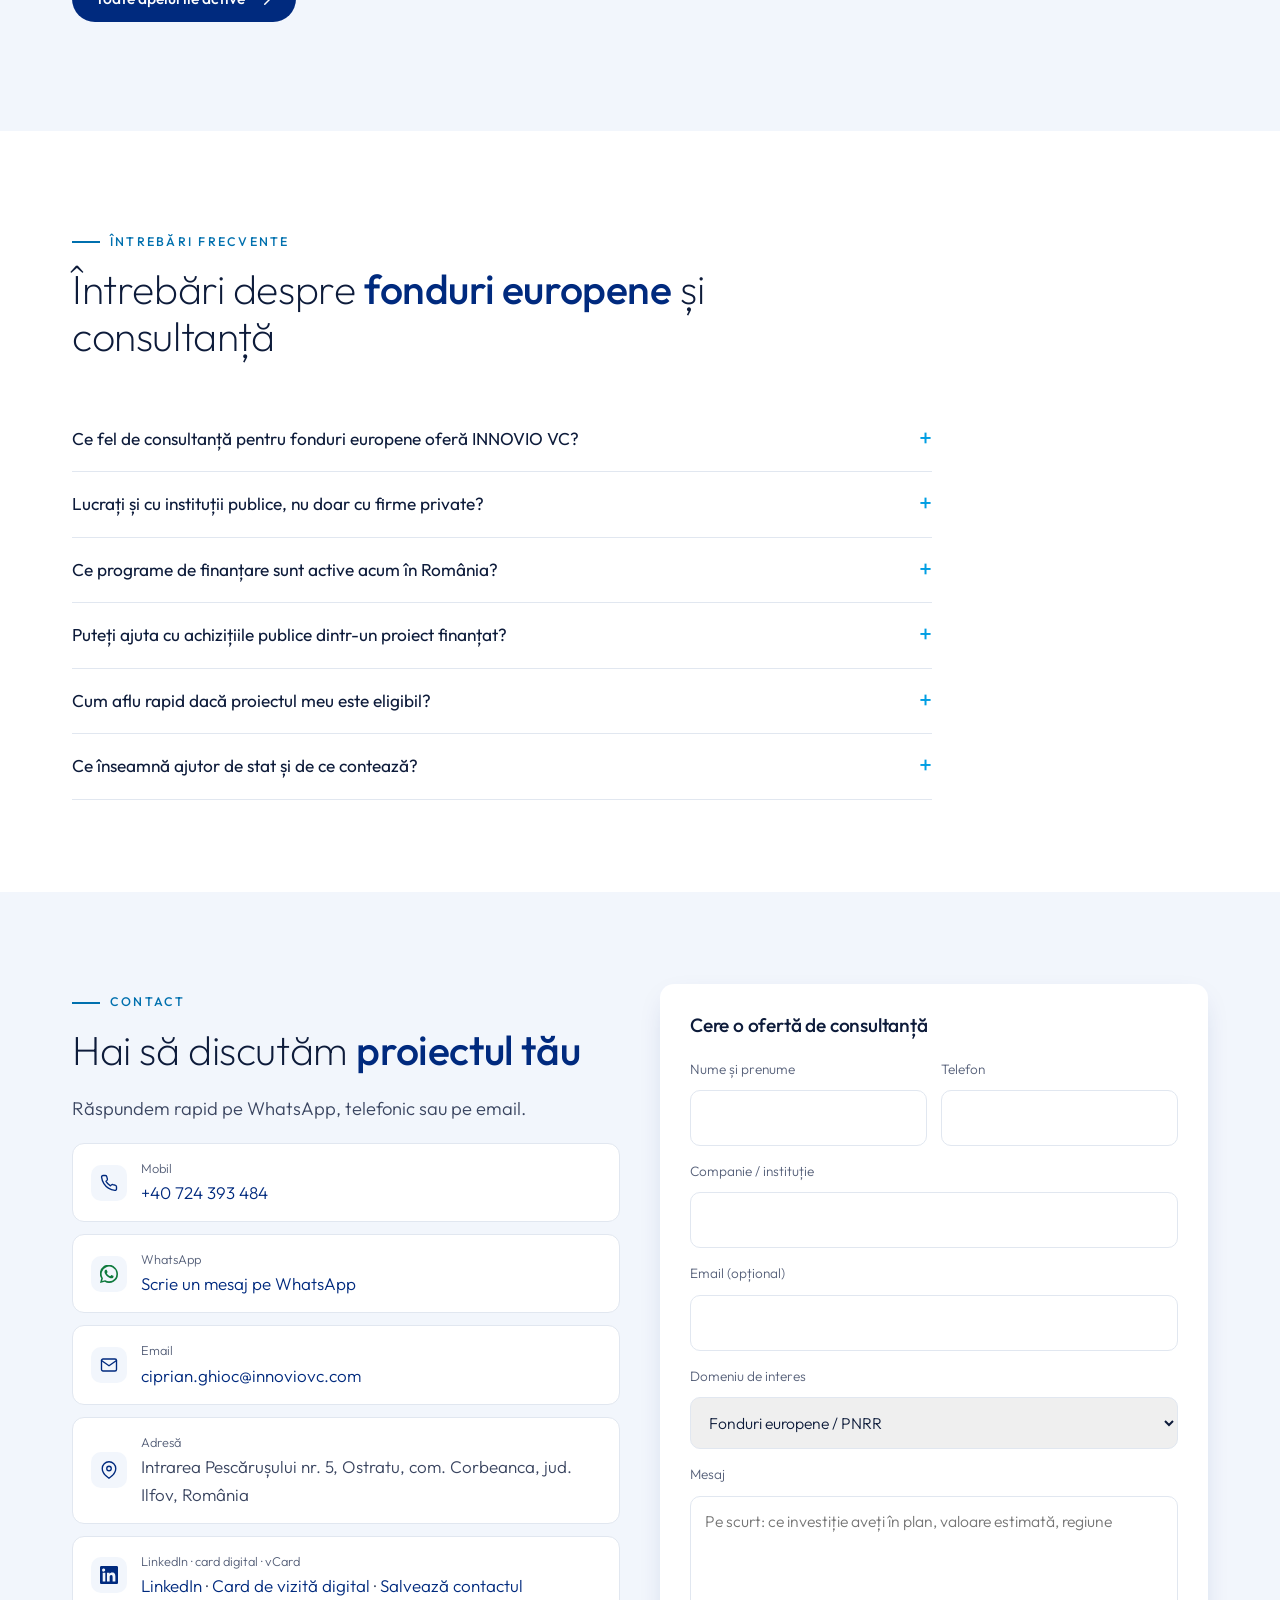
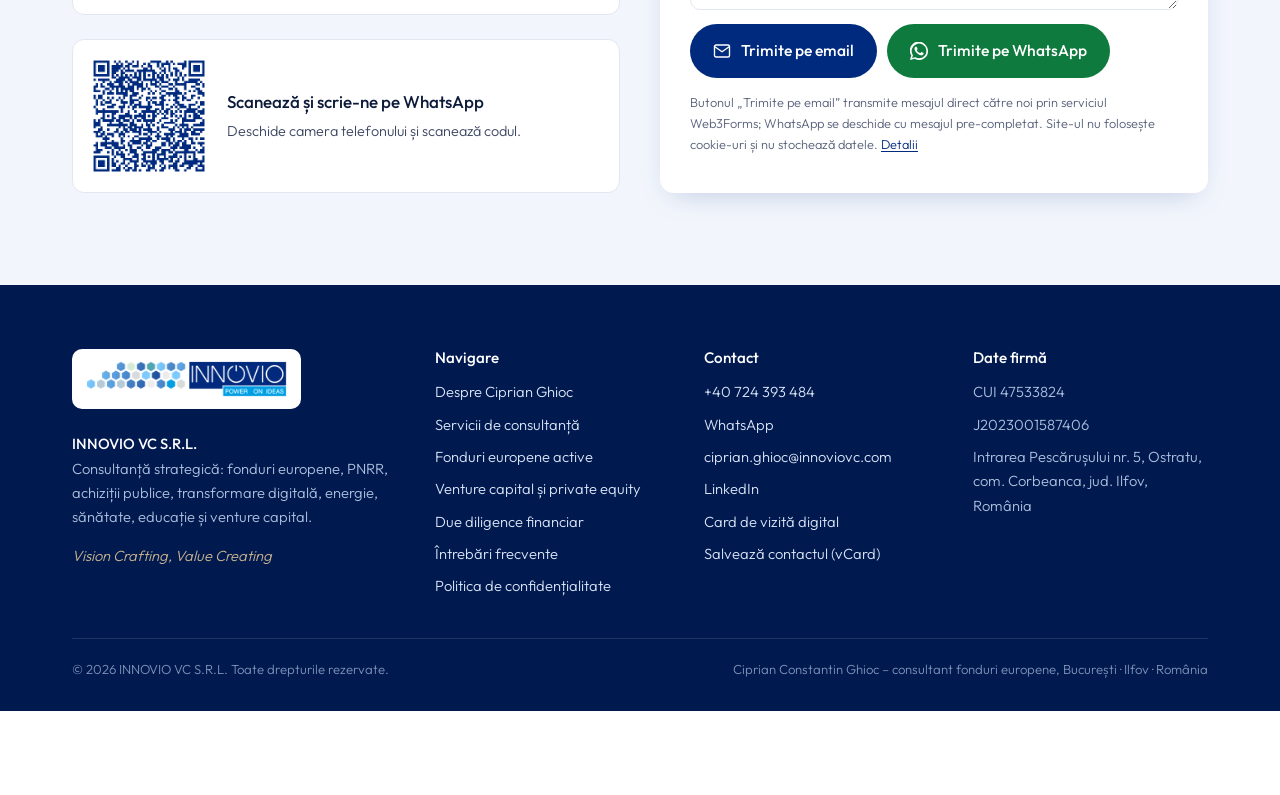
==== commit 47e48d01: "Actualizare fonduri europene 2026-11-24" ====
--- a/index.html
+++ b/index.html
@@ -86,7 +86,7 @@
 <article class="call" data-cat="imm" data-dl="1795989600" data-op="1795125540"><span class="tag urgent">Termen: 5 zile</span><h3 class="call-t"><a href="https://oportunitati-ue.gov.ro/apel/pr-ne-2026-p1-rso1-3-1-5-instrumente-financiare-pentru-constructia-extinderea-parcurilor-industriale/" target="_blank" rel="noopener nofollow">PR/NE/2026/P1/RSO1.3/1/5 – Instrumente Financiare pentru construcția, extinderea parcurilor industriale</a></h3><dl><dt>Program</dt><dd>Programe Regionale</dd><dt>Data deschiderii</dt><dd>19 noiembrie 2026</dd><dt>Termen limită depunere</dt><dd>30 noiembrie 2026 00:00</dd><dt>Buget</dt><dd>267.205.000 RON</dd></dl><div class="actions"><a class="btn btn-primary btn-sm" href="mailto:ciprian.ghioc@innoviovc.com" data-apply data-call="PR/NE/2026/P1/RSO1.3/1/5 – Instrumente Financiare pentru construcția, extinderea parcurilor industriale">Aplică acum</a><a class="btn btn-wa btn-sm" href="https://wa.me/40724393484" data-wa-call target="_blank" rel="noopener" aria-label="Cere ofertă pe WhatsApp pentru acest apel">WhatsApp</a><a class="src" href="https://oportunitati-ue.gov.ro/apel/pr-ne-2026-p1-rso1-3-1-5-instrumente-financiare-pentru-constructia-extinderea-parcurilor-industriale/" target="_blank" rel="noopener nofollow">Detalii oficiale ↗</a></div></article>
 <article class="call" data-cat="educatie social" data-dl="1797804000" data-op="1795125540"><span class="tag">Programul Educație și Ocupare</span><h3 class="call-t"><a href="https://oportunitati-ue.gov.ro/apel/primii-program-pentru-reusita-invatamantului-primar-prin-masuri-integrate-de-interventie-2/" target="_blank" rel="noopener nofollow">PRIMII: Program pentru Reușita Învățământului Primar prin Măsuri Integrate de Intervenție</a></h3><dl><dt>Program</dt><dd>Programul Educație și Ocupare</dd><dt>Data deschiderii</dt><dd>19 noiembrie 2026</dd><dt>Termen limită depunere</dt><dd>21 decembrie 2026 00:00</dd><dt>Buget</dt><dd>1.257.728.815,35 RON</dd></dl><div class="actions"><a class="btn btn-primary btn-sm" href="mailto:ciprian.ghioc@innoviovc.com" data-apply data-call="PRIMII: Program pentru Reușita Învățământului Primar prin Măsuri Integrate de Intervenție">Aplică acum</a><a class="btn btn-wa btn-sm" href="https://wa.me/40724393484" data-wa-call target="_blank" rel="noopener" aria-label="Cere ofertă pe WhatsApp pentru acest apel">WhatsApp</a><a class="src" href="https://oportunitati-ue.gov.ro/apel/primii-program-pentru-reusita-invatamantului-primar-prin-masuri-integrate-de-interventie-2/" target="_blank" rel="noopener nofollow">Detalii oficiale ↗</a></div></article>
 <article class="call" data-cat="sanatate social public" data-dl="1800021600" data-op="1794866340"><span class="tag">Programul Incluziune și Demnitate…</span><h3 class="call-t"><a href="https://oportunitati-ue.gov.ro/apel/ghidul-solicitantului-servicii-de-ingrijire-la-domiciliu-pentru-persoanele-varstnice-iti-microregiunea-tara-fagarasului-relansare-2026/" target="_blank" rel="noopener nofollow">Ghidul Solicitantului „Servicii de îngrijire la domiciliu pentru persoanele vârstnice” – ITI Microregiunea Țara Făgărașului – relansare 2026</a></h3><dl><dt>Program</dt><dd>Programul Incluziune și Demnitate Socială</dd><dt>Data deschiderii</dt><dd>16 noiembrie 2026</dd><dt>Termen limită depunere</dt><dd>15 ianuarie 2027 16:00</dd><dt>Buget</dt><dd>107.268,75 EUR</dd></dl><div class="actions"><a class="btn btn-primary btn-sm" href="mailto:ciprian.ghioc@innoviovc.com" data-apply data-call="Ghidul Solicitantului „Servicii de îngrijire la domiciliu pentru persoanele vârstnice” – ITI Microregiunea Țara Făgărașului – relansare 2026">Aplică acum</a><a class="btn btn-wa btn-sm" href="https://wa.me/40724393484" data-wa-call target="_blank" rel="noopener" aria-label="Cere ofertă pe WhatsApp pentru acest apel">WhatsApp</a><a class="src" href="https://oportunitati-ue.gov.ro/apel/ghidul-solicitantului-servicii-de-ingrijire-la-domiciliu-pentru-persoanele-varstnice-iti-microregiunea-tara-fagarasului-relansare-2026/" target="_blank" rel="noopener nofollow">Detalii oficiale ↗</a></div></article>
-<article class="call" data-cat="sanatate social public" data-dl="1800021600" data-op="1794866340"><span class="tag">Programul Incluziune și Demnitate…</span><h3 class="call-t"><a href="https://oportunitati-ue.gov.ro/apel/ghidul-solicitantului-servicii-de-ingrijire-la-domiciliu-pentru-persoanele-varstnice-iti-motii-tara-de-piatra-2/" target="_blank" rel="noopener nofollow">Ghidul Solicitantului „Servicii de îngrijire la domiciliu pentru persoanele vârstnice” – ITI Moții Țara de Piatră</a></h3><dl><dt>Program</dt><dd>Programul Incluziune și Demnitate Socială</dd><dt>Data deschiderii</dt><dd>16 noiembrie 2026</dd><dt>Termen limită depunere</dt><dd>15 ianuarie 2027 16:00</dd><dt>Buget</dt><dd>117.144,02 EUR</dd></dl><div class="actions"><a class="btn btn-primary btn-sm" href="mailto:ciprian.ghioc@innoviovc.com" data-apply data-call="Ghidul Solicitantului „Servicii de îngrijire la domiciliu pentru persoanele vârstnice” – ITI Moții Țara de Piatră">Aplică acum</a><a class="btn btn-wa btn-sm" href="https://wa.me/40724393484" data-wa-call target="_blank" rel="noopener" aria-label="Cere ofertă pe WhatsApp pentru acest apel">WhatsApp</a><a class="src" href="https://oportunitati-ue.gov.ro/apel/ghidul-solicitantului-servicii-de-ingrijire-la-domiciliu-pentru-persoanele-varstnice-iti-motii-tara-de-piatra-2/" target="_blank" rel="noopener nofollow">Detalii oficiale ↗</a></div></article></div><p class="updated" style="margin-top:14px">Actualizat automat: 24 noiembrie 2026, ora 07:43 · <span class="js-call-total" data-total="395" data-soon="1795989600,1796144400,1796058000,1795885200,1796144400,1796083140,1796050800,1796306400,1796306400,1796230800,1796144400,1795910340,1795730400,1796220000,1795780800,1795788000,1795788000,1795788000,1796047200,1796050800,1795788000,1796065200,1796209200,1796050800,1796083200,1796083200,1796047200,1796299200,1796083200,1796083200,1796083200,1796090400,1795773600,1796223600,1796198400,1795564800,1796310000,1796050800,1795989600,1796162400,1796310000,1796184000,1795651200,1796083200,1796083200,1796083200,1796083200,1796083200,1796083200,1796083200,1796083200,1796083200,1796083200,1796083200,1796083200,1796083200,1796083200,1796047200,1795730400">395</span> apeluri active · sursa: oportunitati-ue.gov.ro</p>
+<article class="call" data-cat="sanatate social public" data-dl="1800021600" data-op="1794866340"><span class="tag">Programul Incluziune și Demnitate…</span><h3 class="call-t"><a href="https://oportunitati-ue.gov.ro/apel/ghidul-solicitantului-servicii-de-ingrijire-la-domiciliu-pentru-persoanele-varstnice-iti-motii-tara-de-piatra-2/" target="_blank" rel="noopener nofollow">Ghidul Solicitantului „Servicii de îngrijire la domiciliu pentru persoanele vârstnice” – ITI Moții Țara de Piatră</a></h3><dl><dt>Program</dt><dd>Programul Incluziune și Demnitate Socială</dd><dt>Data deschiderii</dt><dd>16 noiembrie 2026</dd><dt>Termen limită depunere</dt><dd>15 ianuarie 2027 16:00</dd><dt>Buget</dt><dd>117.144,02 EUR</dd></dl><div class="actions"><a class="btn btn-primary btn-sm" href="mailto:ciprian.ghioc@innoviovc.com" data-apply data-call="Ghidul Solicitantului „Servicii de îngrijire la domiciliu pentru persoanele vârstnice” – ITI Moții Țara de Piatră">Aplică acum</a><a class="btn btn-wa btn-sm" href="https://wa.me/40724393484" data-wa-call target="_blank" rel="noopener" aria-label="Cere ofertă pe WhatsApp pentru acest apel">WhatsApp</a><a class="src" href="https://oportunitati-ue.gov.ro/apel/ghidul-solicitantului-servicii-de-ingrijire-la-domiciliu-pentru-persoanele-varstnice-iti-motii-tara-de-piatra-2/" target="_blank" rel="noopener nofollow">Detalii oficiale ↗</a></div></article></div><p class="updated" style="margin-top:14px">Actualizat automat: 24 noiembrie 2026, ora 07:43 · <span class="js-call-total" data-total="395" data-soon="1795989600,1796144400,1796385600,1796058000,1795885200,1796144400,1796083140,1796050800,1796306400,1796306400,1796230800,1796144400,1795910340,1795730400,1796220000,1795780800,1795788000,1795788000,1795788000,1796047200,1796050800,1795788000,1796065200,1796209200,1796050800,1796083200,1796083200,1796047200,1796299200,1796083200,1796083200,1796083200,1796090400,1795773600,1796223600,1796198400,1795564800,1796310000,1796050800,1795989600,1796162400,1796310000,1796184000,1795651200,1796083200,1796083200,1796083200,1796083200,1796083200,1796083200,1796083200,1796083200,1796083200,1796083200,1796083200,1796083200,1796083200,1796083200,1796047200,1795730400">395</span> apeluri active · sursa: oportunitati-ue.gov.ro</p>
 <!--FONDURI-END-->
  <p style="margin-top:28px"><a class="btn btn-primary" href="fonduri-europene/">Toate apelurile active <svg viewBox="0 0 24 24" fill="none" stroke="currentColor" stroke-width="2" stroke-linecap="round" stroke-linejoin="round" aria-hidden="true"><path d="M5 12h14M13 5l7 7-7 7"/></svg></a></p>
 </div></section>
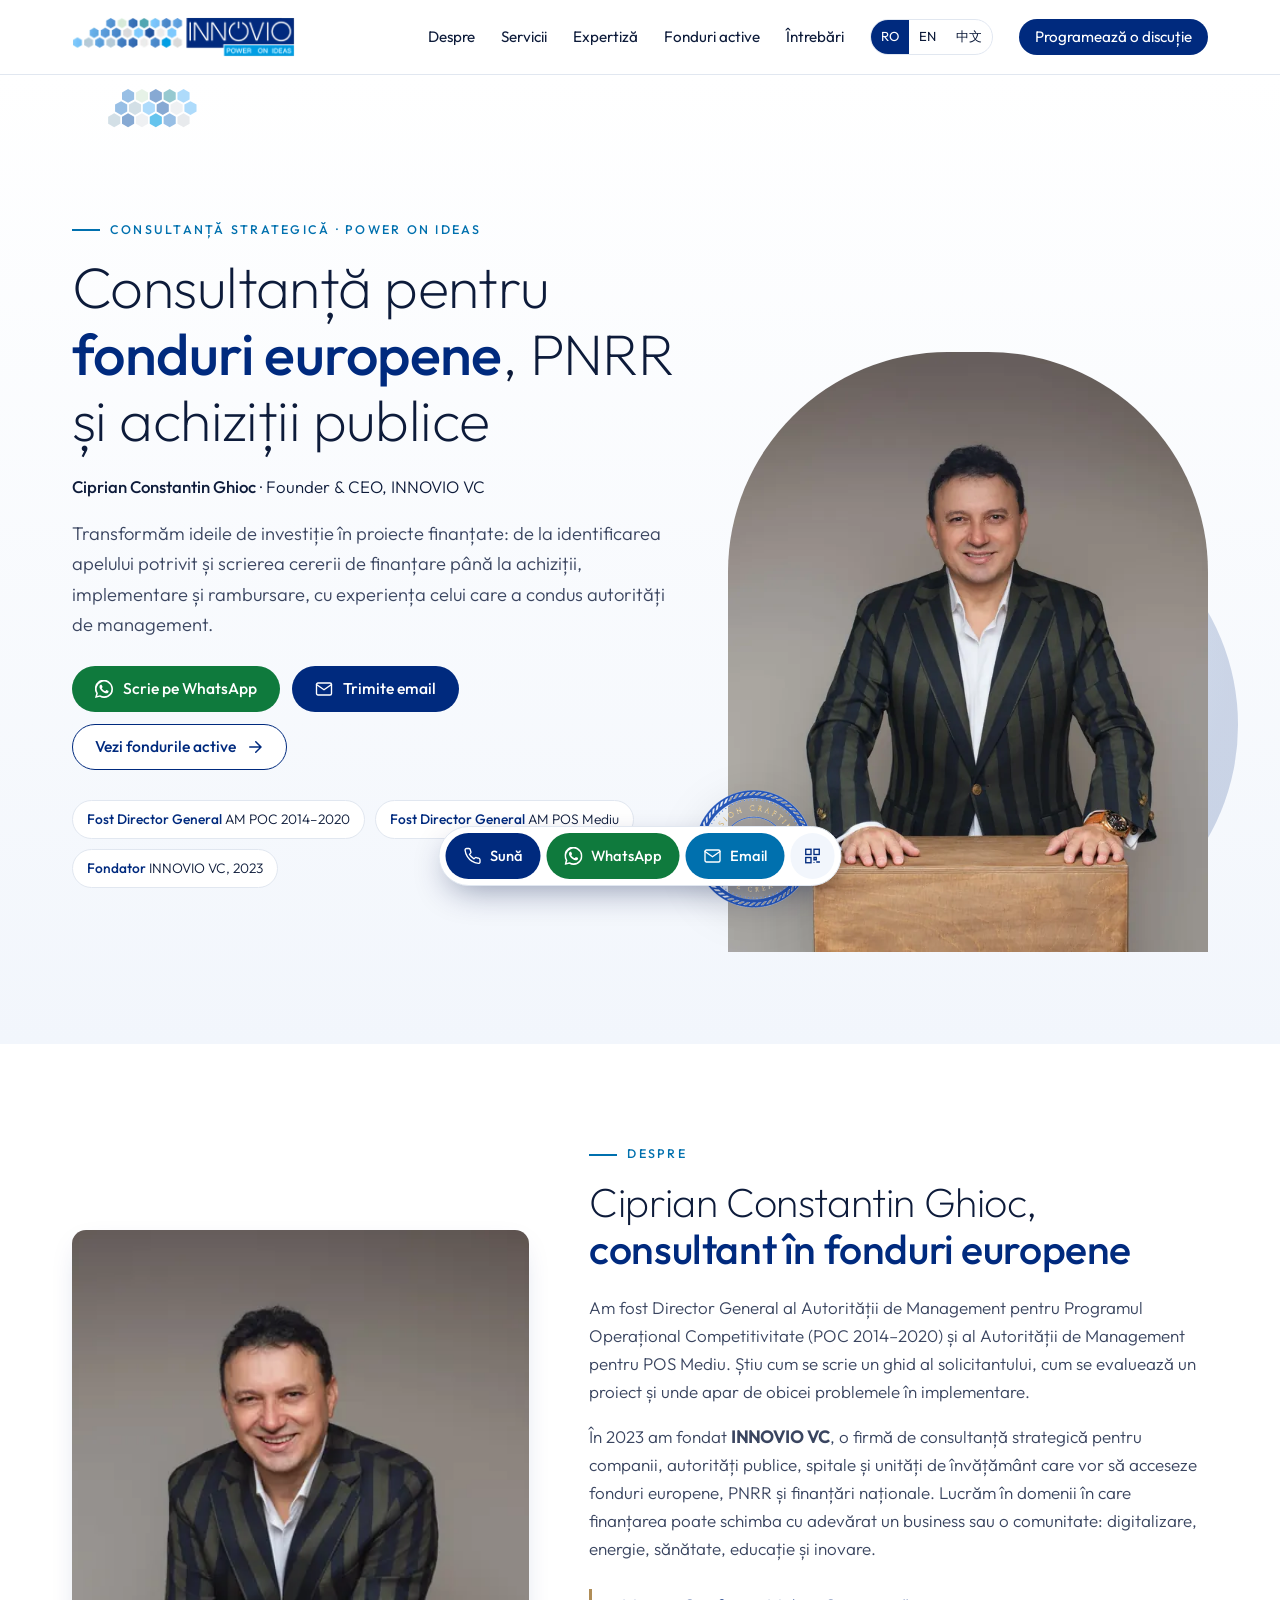
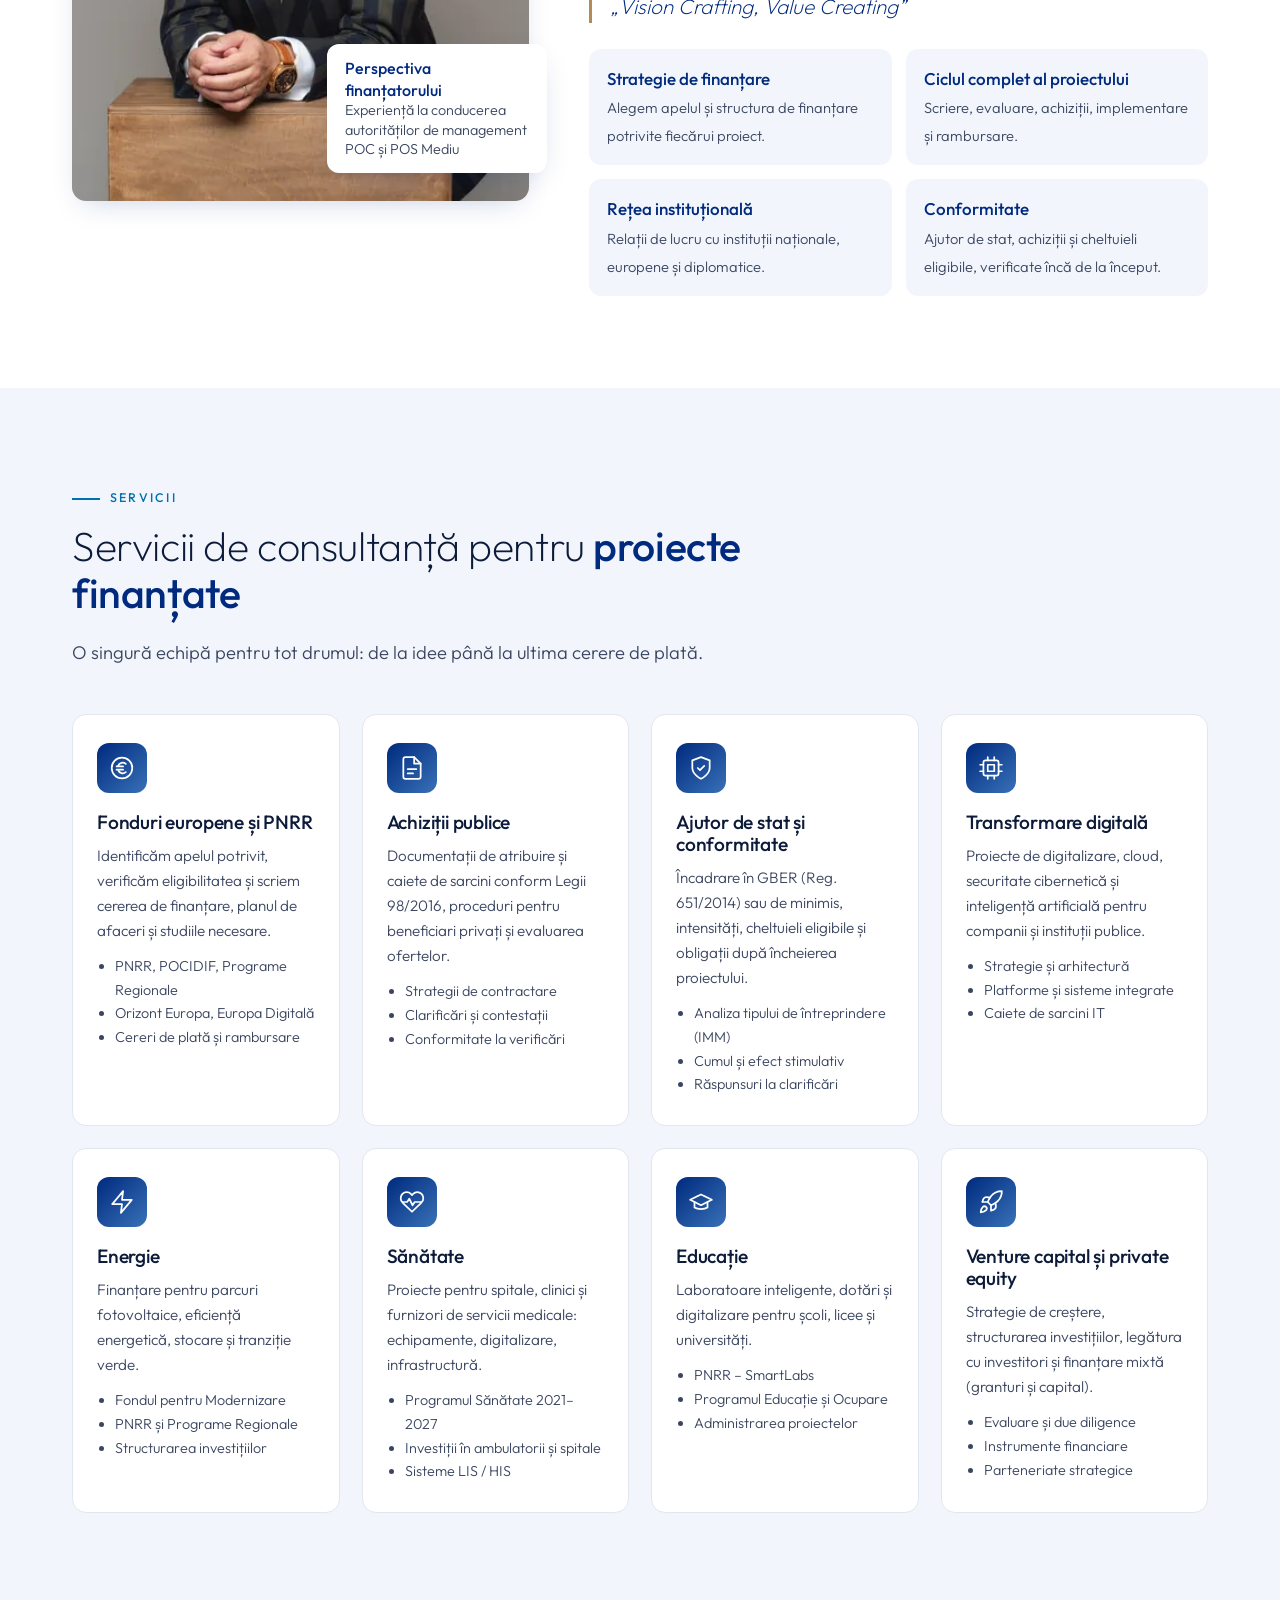
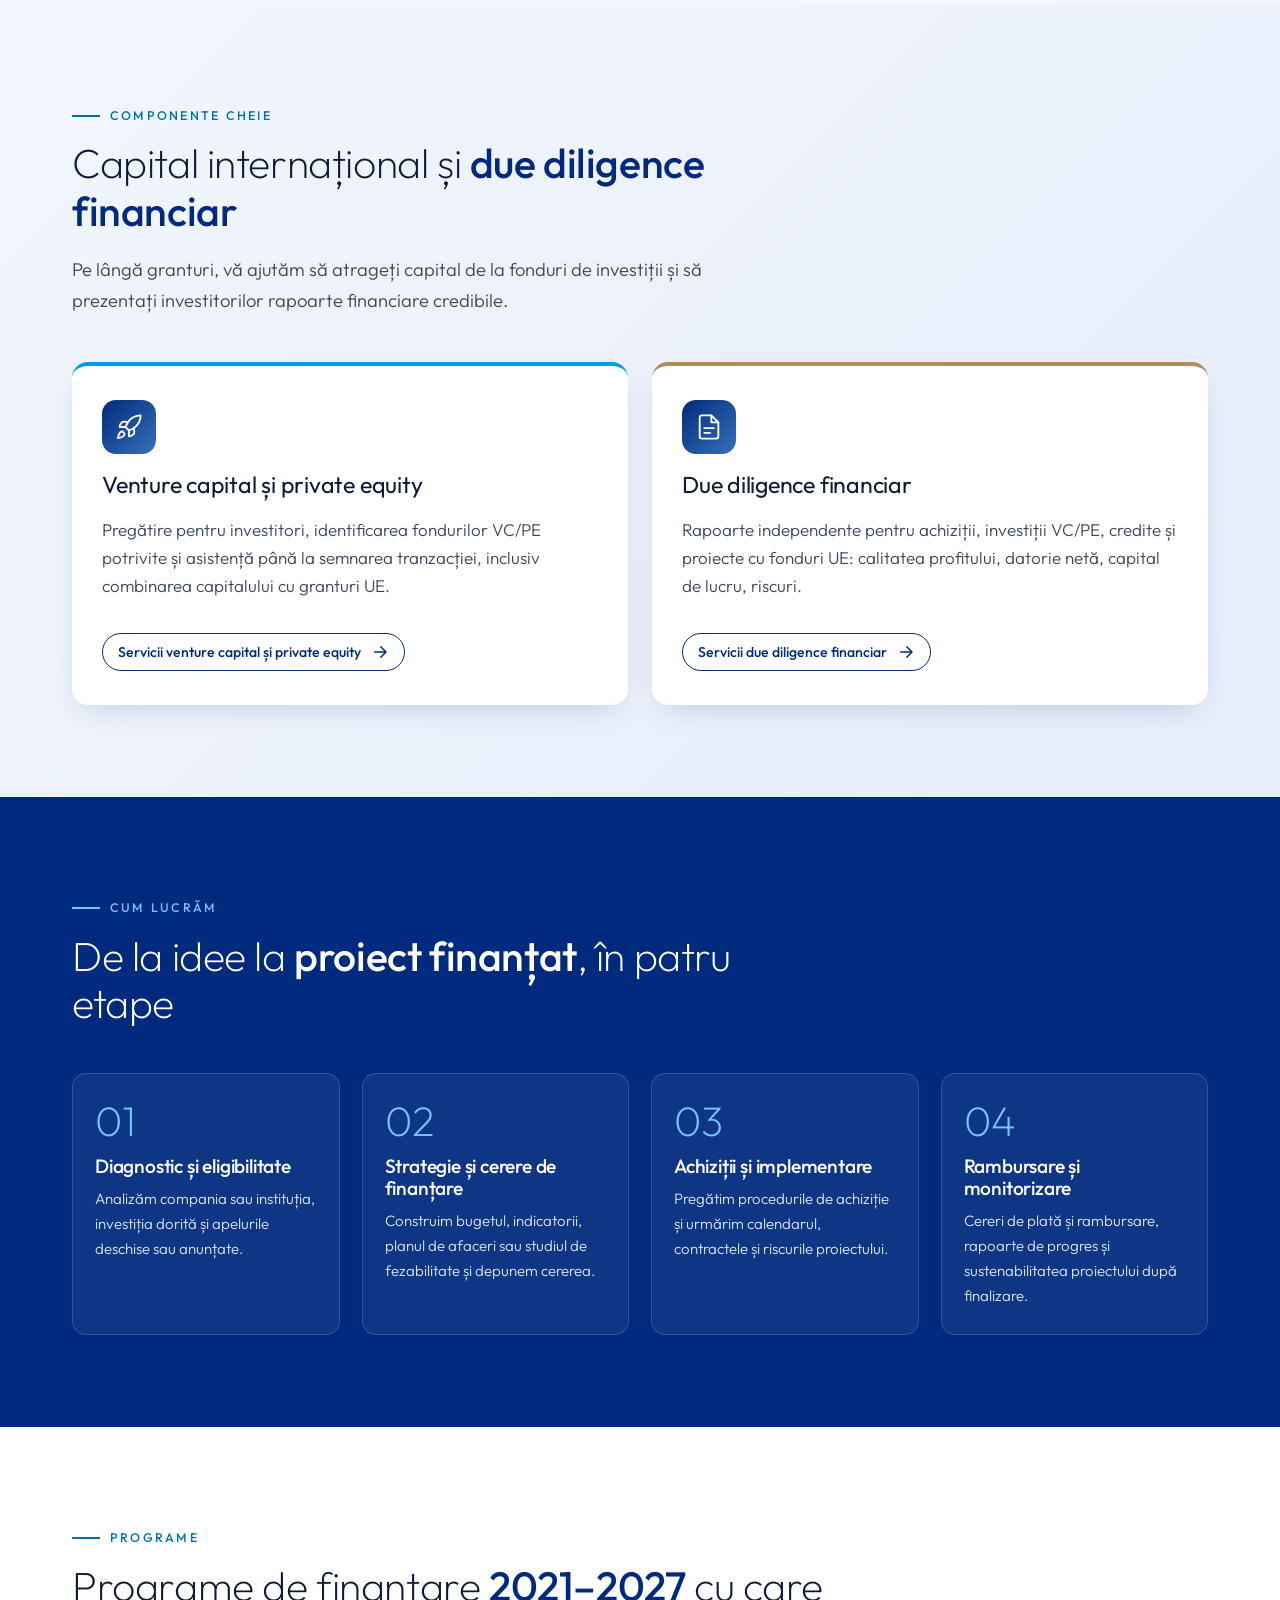
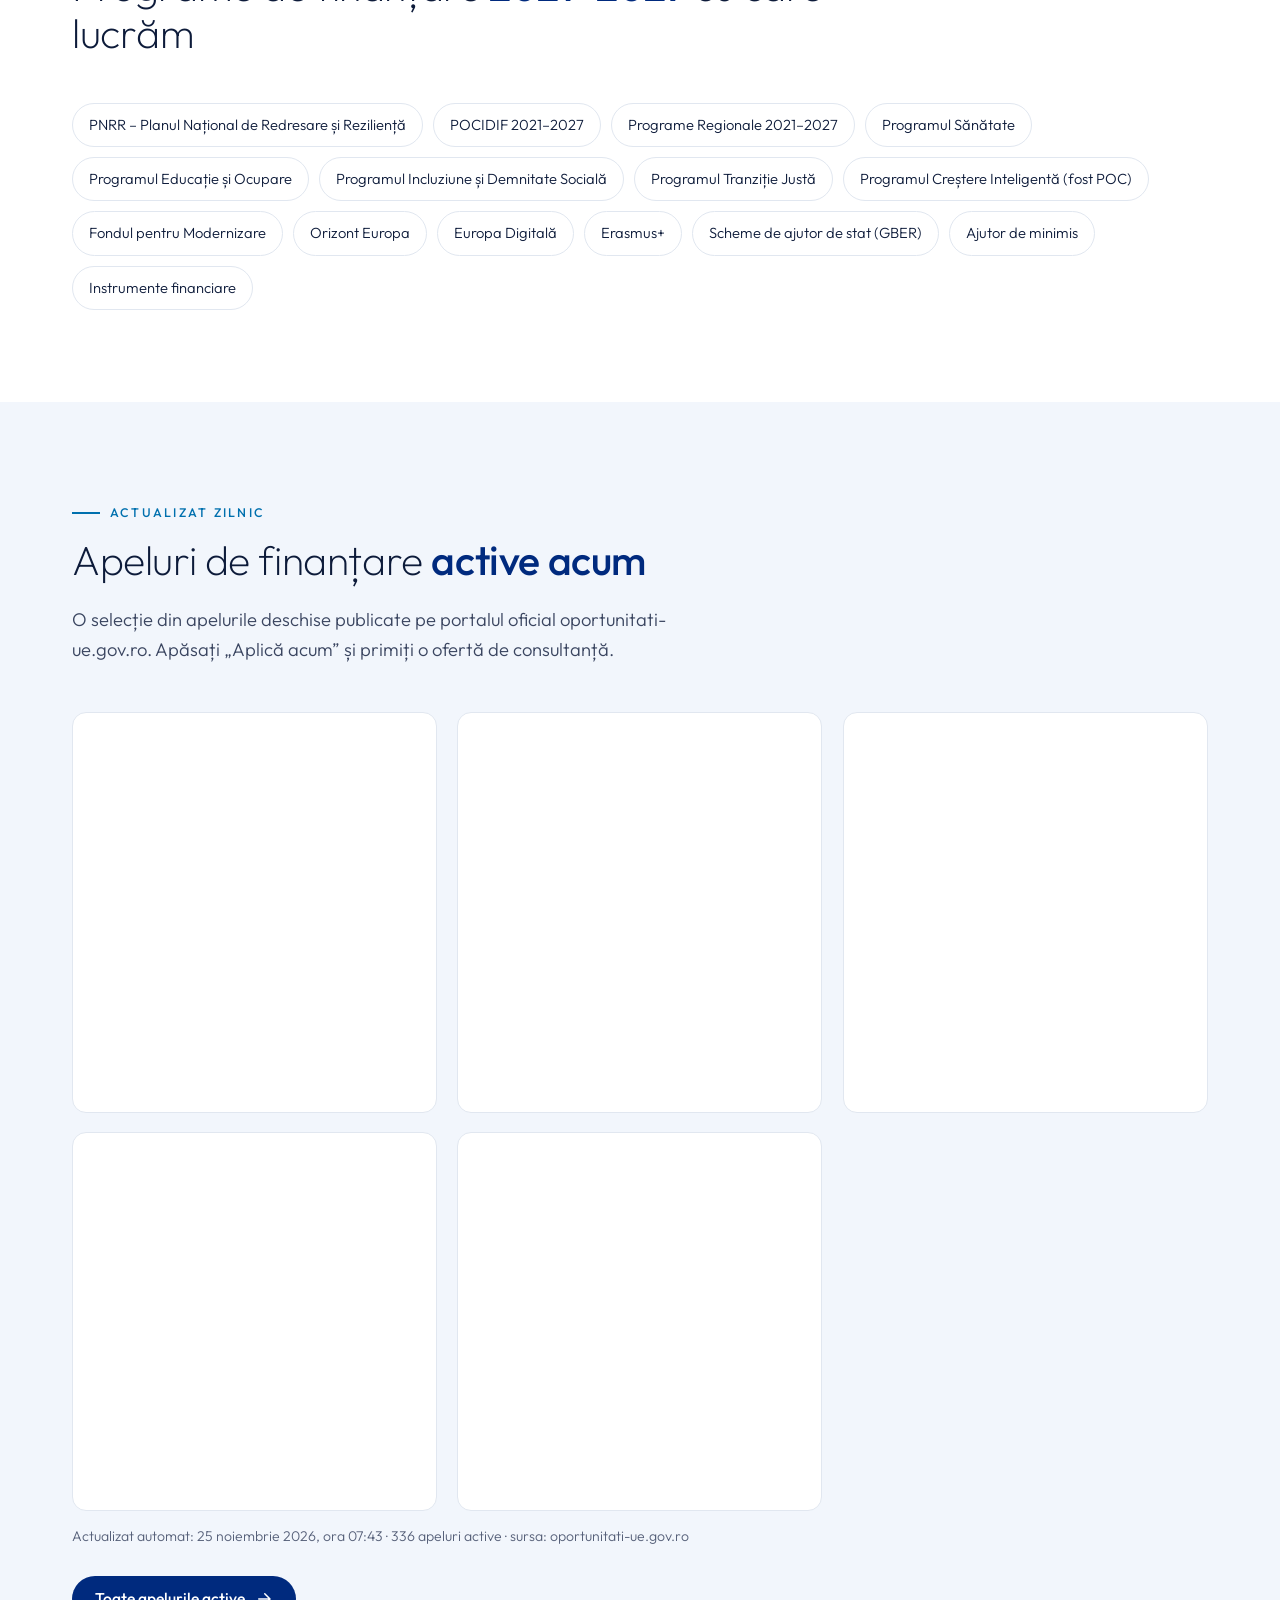
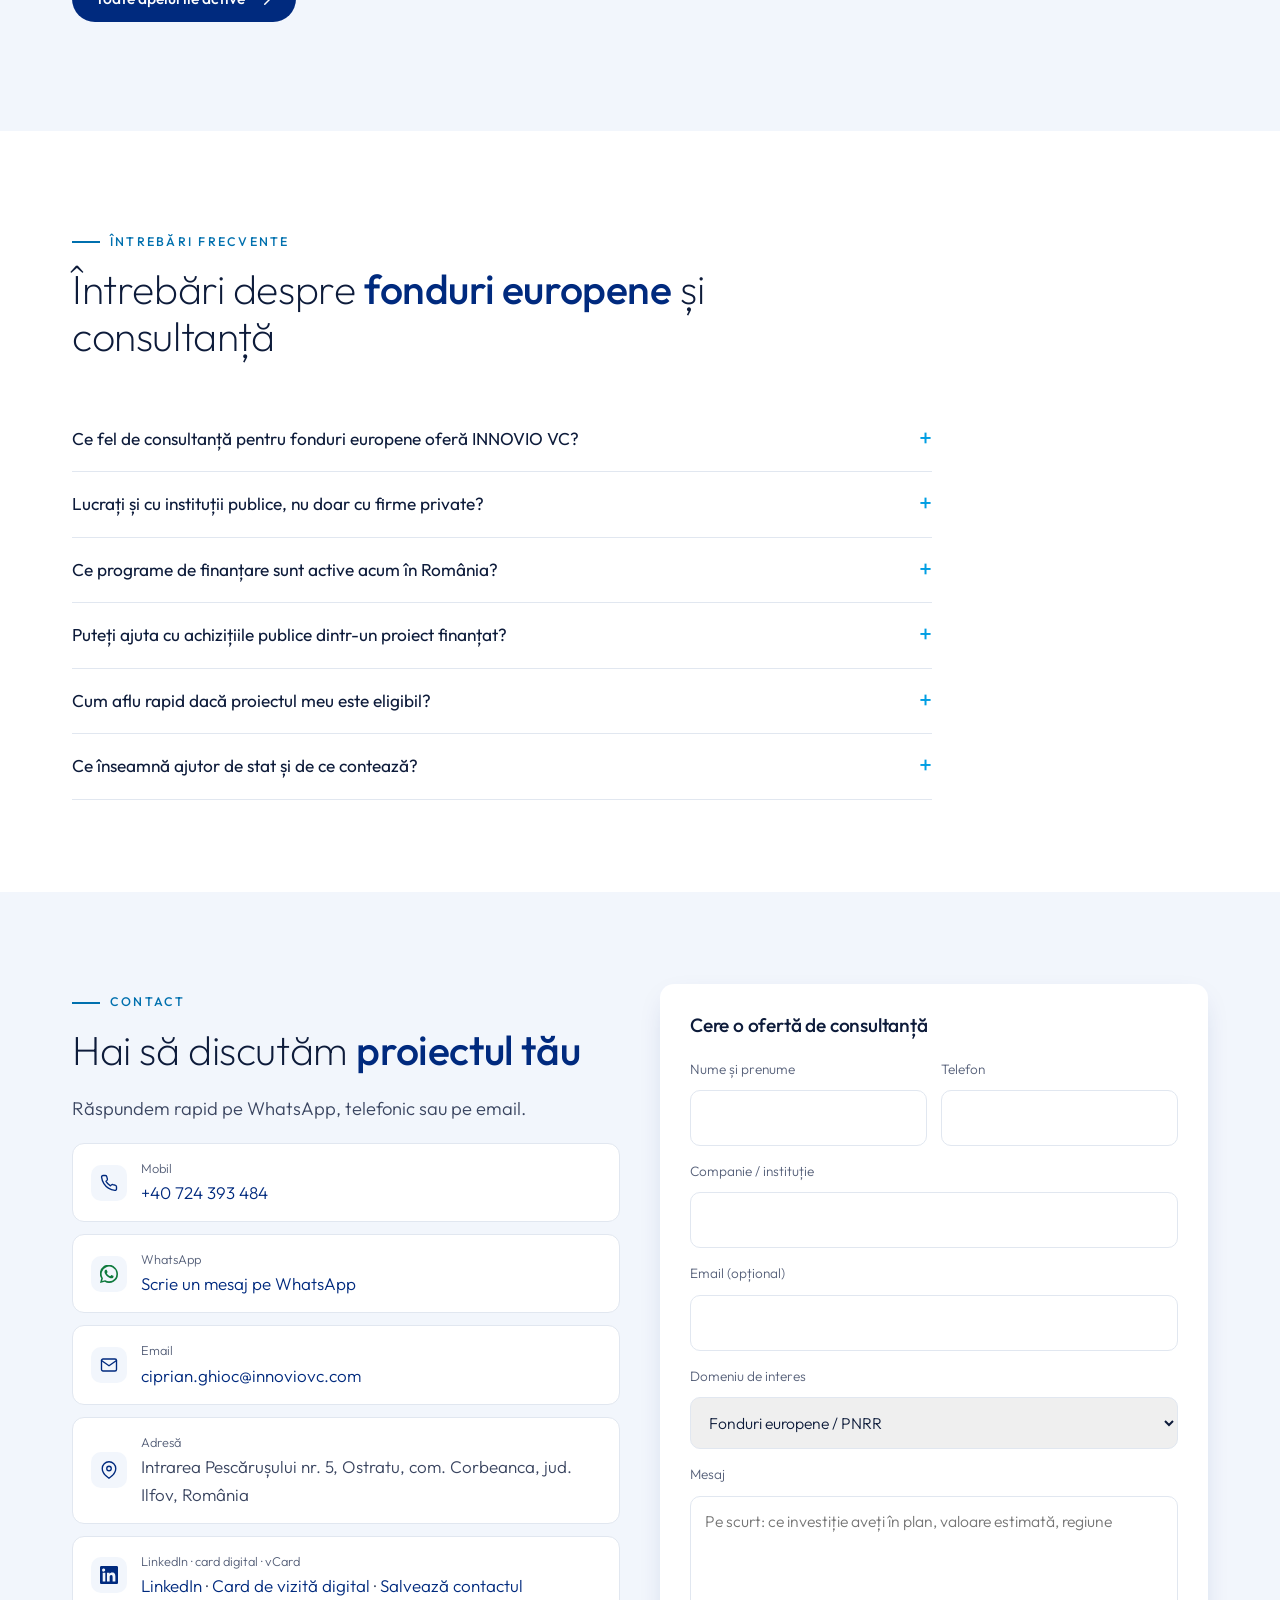
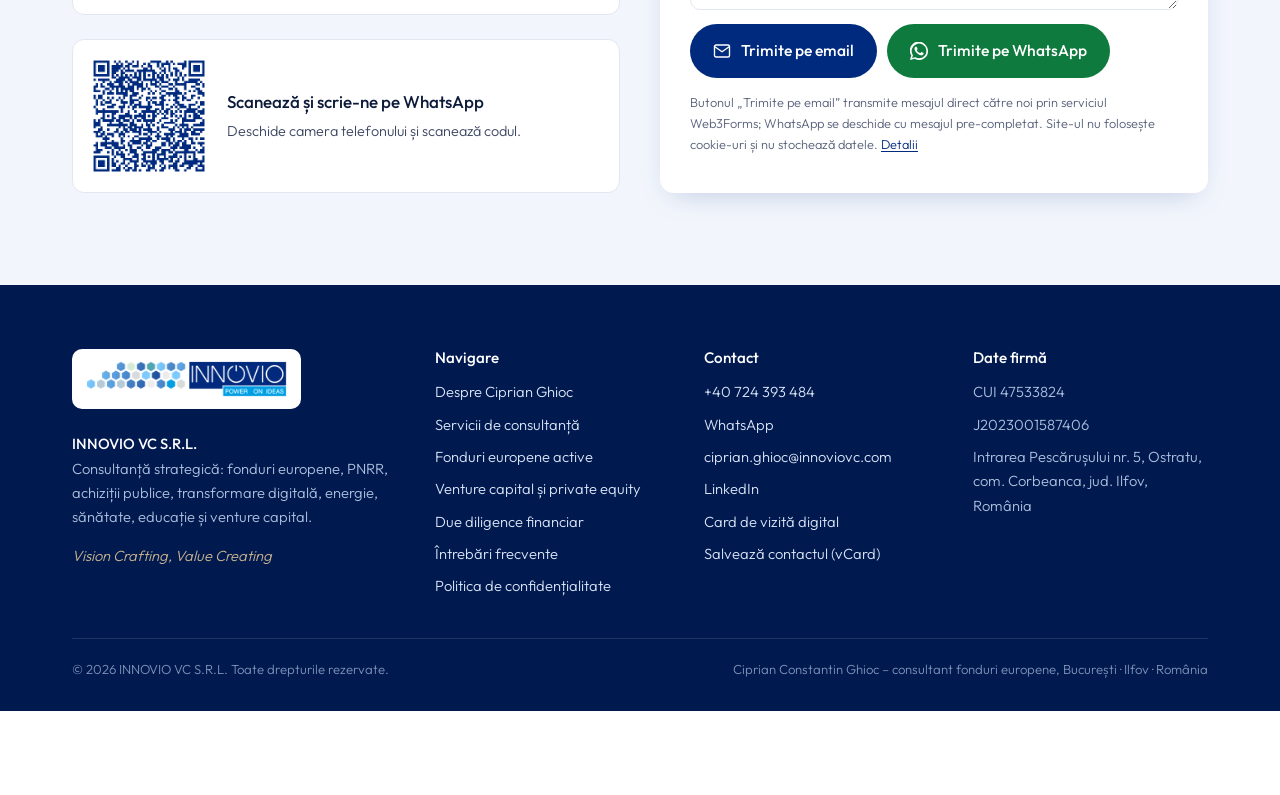
==== commit 65d12057: "Actualizare fonduri europene 2026-11-25" ====
--- a/index.html
+++ b/index.html
@@ -81,12 +81,12 @@
 <section id="fonduri" class="bg-mist"><div class="wrap">
  <div class="section-head"><span class="eyebrow">Actualizat zilnic</span><h2>Apeluri de finanțare <strong>active acum</strong></h2><p class="lead">O selecție din apelurile deschise publicate pe portalul oficial oportunitati-ue.gov.ro. Apăsați „Aplică acum” și primiți o ofertă de consultanță.</p></div>
 <!--FONDURI-START-->
-<div class="calls"><article class="call" data-cat="imm energie" data-dl="1800223200" data-op="1795471140"><span class="tag">Programe Regionale</span><h3 class="call-t"><a href="https://oportunitati-ue.gov.ro/apel/prnv-2026-114-1-sprijin-pentru-ecosistemul-de-inovare-si-transfer-tehnologic/" target="_blank" rel="noopener nofollow">PRNV/2026/114/1 – Sprijin pentru ecosistemul de inovare și transfer tehnologic</a></h3><dl><dt>Program</dt><dd>Programe Regionale</dd><dt>Data deschiderii</dt><dd>23 noiembrie 2026</dd><dt>Termen limită depunere</dt><dd>18 ianuarie 2027 00:00</dd><dt>Buget</dt><dd>534.410.000 RON</dd></dl><div class="actions"><a class="btn btn-primary btn-sm" href="mailto:ciprian.ghioc@innoviovc.com" data-apply data-call="PRNV/2026/114/1 – Sprijin pentru ecosistemul de inovare și transfer tehnologic">Aplică acum</a><a class="btn btn-wa btn-sm" href="https://wa.me/40724393484" data-wa-call target="_blank" rel="noopener" aria-label="Cere ofertă pe WhatsApp pentru acest apel">WhatsApp</a><a class="src" href="https://oportunitati-ue.gov.ro/apel/prnv-2026-114-1-sprijin-pentru-ecosistemul-de-inovare-si-transfer-tehnologic/" target="_blank" rel="noopener nofollow">Detalii oficiale ↗</a></div></article>
-<article class="call" data-cat="imm" data-dl="1809291600" data-op="1795211940"><span class="tag">Programe Regionale</span><h3 class="call-t"><a href="https://oportunitati-ue.gov.ro/apel/prnv-2026-131-i-1-sprijin-pentru-dezvoltarea-de-tehnologii-strategice-pentru-europa-step/" target="_blank" rel="noopener nofollow">PRNV/2026/131.I/1 – Sprijin pentru dezvoltarea de tehnologii strategice pentru Europa – STEP</a></h3><dl><dt>Program</dt><dd>Programe Regionale</dd><dt>Data deschiderii</dt><dd>20 noiembrie 2026</dd><dt>Termen limită depunere</dt><dd>03 mai 2027 00:00</dd><dt>Buget</dt><dd>43.472.936,34 RON</dd></dl><div class="actions"><a class="btn btn-primary btn-sm" href="mailto:ciprian.ghioc@innoviovc.com" data-apply data-call="PRNV/2026/131.I/1 – Sprijin pentru dezvoltarea de tehnologii strategice pentru Europa – STEP">Aplică acum</a><a class="btn btn-wa btn-sm" href="https://wa.me/40724393484" data-wa-call target="_blank" rel="noopener" aria-label="Cere ofertă pe WhatsApp pentru acest apel">WhatsApp</a><a class="src" href="https://oportunitati-ue.gov.ro/apel/prnv-2026-131-i-1-sprijin-pentru-dezvoltarea-de-tehnologii-strategice-pentru-europa-step/" target="_blank" rel="noopener nofollow">Detalii oficiale ↗</a></div></article>
-<article class="call" data-cat="imm" data-dl="1795989600" data-op="1795125540"><span class="tag urgent">Termen: 5 zile</span><h3 class="call-t"><a href="https://oportunitati-ue.gov.ro/apel/pr-ne-2026-p1-rso1-3-1-5-instrumente-financiare-pentru-constructia-extinderea-parcurilor-industriale/" target="_blank" rel="noopener nofollow">PR/NE/2026/P1/RSO1.3/1/5 – Instrumente Financiare pentru construcția, extinderea parcurilor industriale</a></h3><dl><dt>Program</dt><dd>Programe Regionale</dd><dt>Data deschiderii</dt><dd>19 noiembrie 2026</dd><dt>Termen limită depunere</dt><dd>30 noiembrie 2026 00:00</dd><dt>Buget</dt><dd>267.205.000 RON</dd></dl><div class="actions"><a class="btn btn-primary btn-sm" href="mailto:ciprian.ghioc@innoviovc.com" data-apply data-call="PR/NE/2026/P1/RSO1.3/1/5 – Instrumente Financiare pentru construcția, extinderea parcurilor industriale">Aplică acum</a><a class="btn btn-wa btn-sm" href="https://wa.me/40724393484" data-wa-call target="_blank" rel="noopener" aria-label="Cere ofertă pe WhatsApp pentru acest apel">WhatsApp</a><a class="src" href="https://oportunitati-ue.gov.ro/apel/pr-ne-2026-p1-rso1-3-1-5-instrumente-financiare-pentru-constructia-extinderea-parcurilor-industriale/" target="_blank" rel="noopener nofollow">Detalii oficiale ↗</a></div></article>
-<article class="call" data-cat="educatie social" data-dl="1797804000" data-op="1795125540"><span class="tag">Programul Educație și Ocupare</span><h3 class="call-t"><a href="https://oportunitati-ue.gov.ro/apel/primii-program-pentru-reusita-invatamantului-primar-prin-masuri-integrate-de-interventie-2/" target="_blank" rel="noopener nofollow">PRIMII: Program pentru Reușita Învățământului Primar prin Măsuri Integrate de Intervenție</a></h3><dl><dt>Program</dt><dd>Programul Educație și Ocupare</dd><dt>Data deschiderii</dt><dd>19 noiembrie 2026</dd><dt>Termen limită depunere</dt><dd>21 decembrie 2026 00:00</dd><dt>Buget</dt><dd>1.257.728.815,35 RON</dd></dl><div class="actions"><a class="btn btn-primary btn-sm" href="mailto:ciprian.ghioc@innoviovc.com" data-apply data-call="PRIMII: Program pentru Reușita Învățământului Primar prin Măsuri Integrate de Intervenție">Aplică acum</a><a class="btn btn-wa btn-sm" href="https://wa.me/40724393484" data-wa-call target="_blank" rel="noopener" aria-label="Cere ofertă pe WhatsApp pentru acest apel">WhatsApp</a><a class="src" href="https://oportunitati-ue.gov.ro/apel/primii-program-pentru-reusita-invatamantului-primar-prin-masuri-integrate-de-interventie-2/" target="_blank" rel="noopener nofollow">Detalii oficiale ↗</a></div></article>
+<div class="calls"><article class="call" data-cat="imm" data-dl="1809291600" data-op="1795211940"><span class="tag">Programe Regionale</span><h3 class="call-t"><a href="https://oportunitati-ue.gov.ro/apel/prnv-2026-131-i-1-sprijin-pentru-dezvoltarea-de-tehnologii-strategice-pentru-europa-step/" target="_blank" rel="noopener nofollow">PRNV/2026/131.I/1 – Sprijin pentru dezvoltarea de tehnologii strategice pentru Europa – STEP</a></h3><dl><dt>Program</dt><dd>Programe Regionale</dd><dt>Data deschiderii</dt><dd>20 noiembrie 2026</dd><dt>Termen limită depunere</dt><dd>03 mai 2027 00:00</dd><dt>Buget</dt><dd>43.472.936,34 RON</dd></dl><div class="actions"><a class="btn btn-primary btn-sm" href="mailto:ciprian.ghioc@innoviovc.com" data-apply data-call="PRNV/2026/131.I/1 – Sprijin pentru dezvoltarea de tehnologii strategice pentru Europa – STEP">Aplică acum</a><a class="btn btn-wa btn-sm" href="https://wa.me/40724393484" data-wa-call target="_blank" rel="noopener" aria-label="Cere ofertă pe WhatsApp pentru acest apel">WhatsApp</a><a class="src" href="https://oportunitati-ue.gov.ro/apel/prnv-2026-131-i-1-sprijin-pentru-dezvoltarea-de-tehnologii-strategice-pentru-europa-step/" target="_blank" rel="noopener nofollow">Detalii oficiale ↗</a></div></article>
+<article class="call" data-cat="imm" data-dl="1795989600" data-op="1795125540"><span class="tag urgent">Termen: 4 zile</span><h3 class="call-t"><a href="https://oportunitati-ue.gov.ro/apel/pr-ne-2026-p1-rso1-3-1-5-instrumente-financiare-pentru-constructia-extinderea-parcurilor-industriale/" target="_blank" rel="noopener nofollow">PR/NE/2026/P1/RSO1.3/1/5 – Instrumente Financiare pentru construcția, extinderea parcurilor industriale</a></h3><dl><dt>Program</dt><dd>Programe Regionale</dd><dt>Data deschiderii</dt><dd>19 noiembrie 2026</dd><dt>Termen limită depunere</dt><dd>30 noiembrie 2026 00:00</dd><dt>Buget</dt><dd>267.205.000 RON</dd></dl><div class="actions"><a class="btn btn-primary btn-sm" href="mailto:ciprian.ghioc@innoviovc.com" data-apply data-call="PR/NE/2026/P1/RSO1.3/1/5 – Instrumente Financiare pentru construcția, extinderea parcurilor industriale">Aplică acum</a><a class="btn btn-wa btn-sm" href="https://wa.me/40724393484" data-wa-call target="_blank" rel="noopener" aria-label="Cere ofertă pe WhatsApp pentru acest apel">WhatsApp</a><a class="src" href="https://oportunitati-ue.gov.ro/apel/pr-ne-2026-p1-rso1-3-1-5-instrumente-financiare-pentru-constructia-extinderea-parcurilor-industriale/" target="_blank" rel="noopener nofollow">Detalii oficiale ↗</a></div></article>
 <article class="call" data-cat="sanatate social public" data-dl="1800021600" data-op="1794866340"><span class="tag">Programul Incluziune și Demnitate…</span><h3 class="call-t"><a href="https://oportunitati-ue.gov.ro/apel/ghidul-solicitantului-servicii-de-ingrijire-la-domiciliu-pentru-persoanele-varstnice-iti-microregiunea-tara-fagarasului-relansare-2026/" target="_blank" rel="noopener nofollow">Ghidul Solicitantului „Servicii de îngrijire la domiciliu pentru persoanele vârstnice” – ITI Microregiunea Țara Făgărașului – relansare 2026</a></h3><dl><dt>Program</dt><dd>Programul Incluziune și Demnitate Socială</dd><dt>Data deschiderii</dt><dd>16 noiembrie 2026</dd><dt>Termen limită depunere</dt><dd>15 ianuarie 2027 16:00</dd><dt>Buget</dt><dd>107.268,75 EUR</dd></dl><div class="actions"><a class="btn btn-primary btn-sm" href="mailto:ciprian.ghioc@innoviovc.com" data-apply data-call="Ghidul Solicitantului „Servicii de îngrijire la domiciliu pentru persoanele vârstnice” – ITI Microregiunea Țara Făgărașului – relansare 2026">Aplică acum</a><a class="btn btn-wa btn-sm" href="https://wa.me/40724393484" data-wa-call target="_blank" rel="noopener" aria-label="Cere ofertă pe WhatsApp pentru acest apel">WhatsApp</a><a class="src" href="https://oportunitati-ue.gov.ro/apel/ghidul-solicitantului-servicii-de-ingrijire-la-domiciliu-pentru-persoanele-varstnice-iti-microregiunea-tara-fagarasului-relansare-2026/" target="_blank" rel="noopener nofollow">Detalii oficiale ↗</a></div></article>
-<article class="call" data-cat="sanatate social public" data-dl="1800021600" data-op="1794866340"><span class="tag">Programul Incluziune și Demnitate…</span><h3 class="call-t"><a href="https://oportunitati-ue.gov.ro/apel/ghidul-solicitantului-servicii-de-ingrijire-la-domiciliu-pentru-persoanele-varstnice-iti-motii-tara-de-piatra-2/" target="_blank" rel="noopener nofollow">Ghidul Solicitantului „Servicii de îngrijire la domiciliu pentru persoanele vârstnice” – ITI Moții Țara de Piatră</a></h3><dl><dt>Program</dt><dd>Programul Incluziune și Demnitate Socială</dd><dt>Data deschiderii</dt><dd>16 noiembrie 2026</dd><dt>Termen limită depunere</dt><dd>15 ianuarie 2027 16:00</dd><dt>Buget</dt><dd>117.144,02 EUR</dd></dl><div class="actions"><a class="btn btn-primary btn-sm" href="mailto:ciprian.ghioc@innoviovc.com" data-apply data-call="Ghidul Solicitantului „Servicii de îngrijire la domiciliu pentru persoanele vârstnice” – ITI Moții Țara de Piatră">Aplică acum</a><a class="btn btn-wa btn-sm" href="https://wa.me/40724393484" data-wa-call target="_blank" rel="noopener" aria-label="Cere ofertă pe WhatsApp pentru acest apel">WhatsApp</a><a class="src" href="https://oportunitati-ue.gov.ro/apel/ghidul-solicitantului-servicii-de-ingrijire-la-domiciliu-pentru-persoanele-varstnice-iti-motii-tara-de-piatra-2/" target="_blank" rel="noopener nofollow">Detalii oficiale ↗</a></div></article></div><p class="updated" style="margin-top:14px">Actualizat automat: 24 noiembrie 2026, ora 07:43 · <span class="js-call-total" data-total="395" data-soon="1795989600,1796144400,1796385600,1796058000,1795885200,1796144400,1796083140,1796050800,1796306400,1796306400,1796230800,1796144400,1795910340,1795730400,1796220000,1795780800,1795788000,1795788000,1795788000,1796047200,1796050800,1795788000,1796065200,1796209200,1796050800,1796083200,1796083200,1796047200,1796299200,1796083200,1796083200,1796083200,1796090400,1795773600,1796223600,1796198400,1795564800,1796310000,1796050800,1795989600,1796162400,1796310000,1796184000,1795651200,1796083200,1796083200,1796083200,1796083200,1796083200,1796083200,1796083200,1796083200,1796083200,1796083200,1796083200,1796083200,1796083200,1796083200,1796047200,1795730400">395</span> apeluri active · sursa: oportunitati-ue.gov.ro</p>
+<article class="call" data-cat="sanatate social public" data-dl="1800021600" data-op="1794866340"><span class="tag">Programul Incluziune și Demnitate…</span><h3 class="call-t"><a href="https://oportunitati-ue.gov.ro/apel/ghidul-solicitantului-servicii-de-ingrijire-la-domiciliu-pentru-persoanele-varstnice-iti-motii-tara-de-piatra-2/" target="_blank" rel="noopener nofollow">Ghidul Solicitantului „Servicii de îngrijire la domiciliu pentru persoanele vârstnice” – ITI Moții Țara de Piatră</a></h3><dl><dt>Program</dt><dd>Programul Incluziune și Demnitate Socială</dd><dt>Data deschiderii</dt><dd>16 noiembrie 2026</dd><dt>Termen limită depunere</dt><dd>15 ianuarie 2027 16:00</dd><dt>Buget</dt><dd>117.144,02 EUR</dd></dl><div class="actions"><a class="btn btn-primary btn-sm" href="mailto:ciprian.ghioc@innoviovc.com" data-apply data-call="Ghidul Solicitantului „Servicii de îngrijire la domiciliu pentru persoanele vârstnice” – ITI Moții Țara de Piatră">Aplică acum</a><a class="btn btn-wa btn-sm" href="https://wa.me/40724393484" data-wa-call target="_blank" rel="noopener" aria-label="Cere ofertă pe WhatsApp pentru acest apel">WhatsApp</a><a class="src" href="https://oportunitati-ue.gov.ro/apel/ghidul-solicitantului-servicii-de-ingrijire-la-domiciliu-pentru-persoanele-varstnice-iti-motii-tara-de-piatra-2/" target="_blank" rel="noopener nofollow">Detalii oficiale ↗</a></div></article>
+<article class="call" data-cat="sanatate social public" data-dl="1800021600" data-op="1794866340"><span class="tag">Programul Incluziune și Demnitate…</span><h3 class="call-t"><a href="https://oportunitati-ue.gov.ro/apel/ghidul-solicitantului-servicii-de-ingrijire-de-zi-terapii-psihologice-pentru-copiii-cu-dizabilitati-iti-valea-jiului-relansare-2/" target="_blank" rel="noopener nofollow">Ghidul Solicitantului „Servicii de îngrijire de zi – terapii psihologice pentru persoane vârstnice” – ITI Valea Jiului – RELANSARE</a></h3><dl><dt>Program</dt><dd>Programul Incluziune și Demnitate Socială</dd><dt>Data deschiderii</dt><dd>16 noiembrie 2026</dd><dt>Termen limită depunere</dt><dd>15 ianuarie 2027 16:00</dd><dt>Buget</dt><dd>192.729,86 EUR</dd></dl><div class="actions"><a class="btn btn-primary btn-sm" href="mailto:ciprian.ghioc@innoviovc.com" data-apply data-call="Ghidul Solicitantului „Servicii de îngrijire de zi – terapii psihologice pentru persoane vârstnice” – ITI Valea Jiului – RELANSARE">Aplică acum</a><a class="btn btn-wa btn-sm" href="https://wa.me/40724393484" data-wa-call target="_blank" rel="noopener" aria-label="Cere ofertă pe WhatsApp pentru acest apel">WhatsApp</a><a class="src" href="https://oportunitati-ue.gov.ro/apel/ghidul-solicitantului-servicii-de-ingrijire-de-zi-terapii-psihologice-pentru-copiii-cu-dizabilitati-iti-valea-jiului-relansare-2/" target="_blank" rel="noopener nofollow">Detalii oficiale ↗</a></div></article>
+<article class="call" data-cat="sanatate social public" data-dl="1800021600" data-op="1794866340"><span class="tag">Programul Incluziune și Demnitate…</span><h3 class="call-t"><a href="https://oportunitati-ue.gov.ro/apel/ghidul-solicitantului-servicii-de-ingrijire-de-zi-terapii-psihologice-pentru-copiii-cu-dizabilitati-iti-valea-jiului-relansare/" target="_blank" rel="noopener nofollow">Ghidul Solicitantului „Servicii de îngrijire de zi – terapii psihologice pentru copiii cu dizabilități” – ITI Valea Jiului -RELANSARE</a></h3><dl><dt>Program</dt><dd>Programul Incluziune și Demnitate Socială</dd><dt>Data deschiderii</dt><dd>16 noiembrie 2026</dd><dt>Termen limită depunere</dt><dd>15 ianuarie 2027 16:00</dd><dt>Buget</dt><dd>158.121 EUR</dd></dl><div class="actions"><a class="btn btn-primary btn-sm" href="mailto:ciprian.ghioc@innoviovc.com" data-apply data-call="Ghidul Solicitantului „Servicii de îngrijire de zi – terapii psihologice pentru copiii cu dizabilități” – ITI Valea Jiului -RELANSARE">Aplică acum</a><a class="btn btn-wa btn-sm" href="https://wa.me/40724393484" data-wa-call target="_blank" rel="noopener" aria-label="Cere ofertă pe WhatsApp pentru acest apel">WhatsApp</a><a class="src" href="https://oportunitati-ue.gov.ro/apel/ghidul-solicitantului-servicii-de-ingrijire-de-zi-terapii-psihologice-pentru-copiii-cu-dizabilitati-iti-valea-jiului-relansare/" target="_blank" rel="noopener nofollow">Detalii oficiale ↗</a></div></article></div><p class="updated" style="margin-top:14px">Actualizat automat: 25 noiembrie 2026, ora 07:43 · <span class="js-call-total" data-total="394" data-soon="1795989600,1796144400,1796385600,1796058000,1795885200,1796144400,1796083140,1796050800,1796306400,1796306400,1796230800,1796144400,1795910340,1795730400,1796220000,1795788000,1795788000,1795788000,1796047200,1796050800,1795788000,1796065200,1796209200,1796050800,1796083200,1796083200,1796047200,1796299200,1796083200,1796083200,1796083200,1796090400,1795773600,1796223600,1796198400,1796310000,1796050800,1795989600,1796162400,1796310000,1796184000,1795651200,1796083200,1796083200,1796083200,1796083200,1796083200,1796083200,1796083200,1796083200,1796083200,1796083200,1796083200,1796083200,1796083200,1796083200,1796047200,1795730400">394</span> apeluri active · sursa: oportunitati-ue.gov.ro</p>
 <!--FONDURI-END-->
  <p style="margin-top:28px"><a class="btn btn-primary" href="fonduri-europene/">Toate apelurile active <svg viewBox="0 0 24 24" fill="none" stroke="currentColor" stroke-width="2" stroke-linecap="round" stroke-linejoin="round" aria-hidden="true"><path d="M5 12h14M13 5l7 7-7 7"/></svg></a></p>
 </div></section>
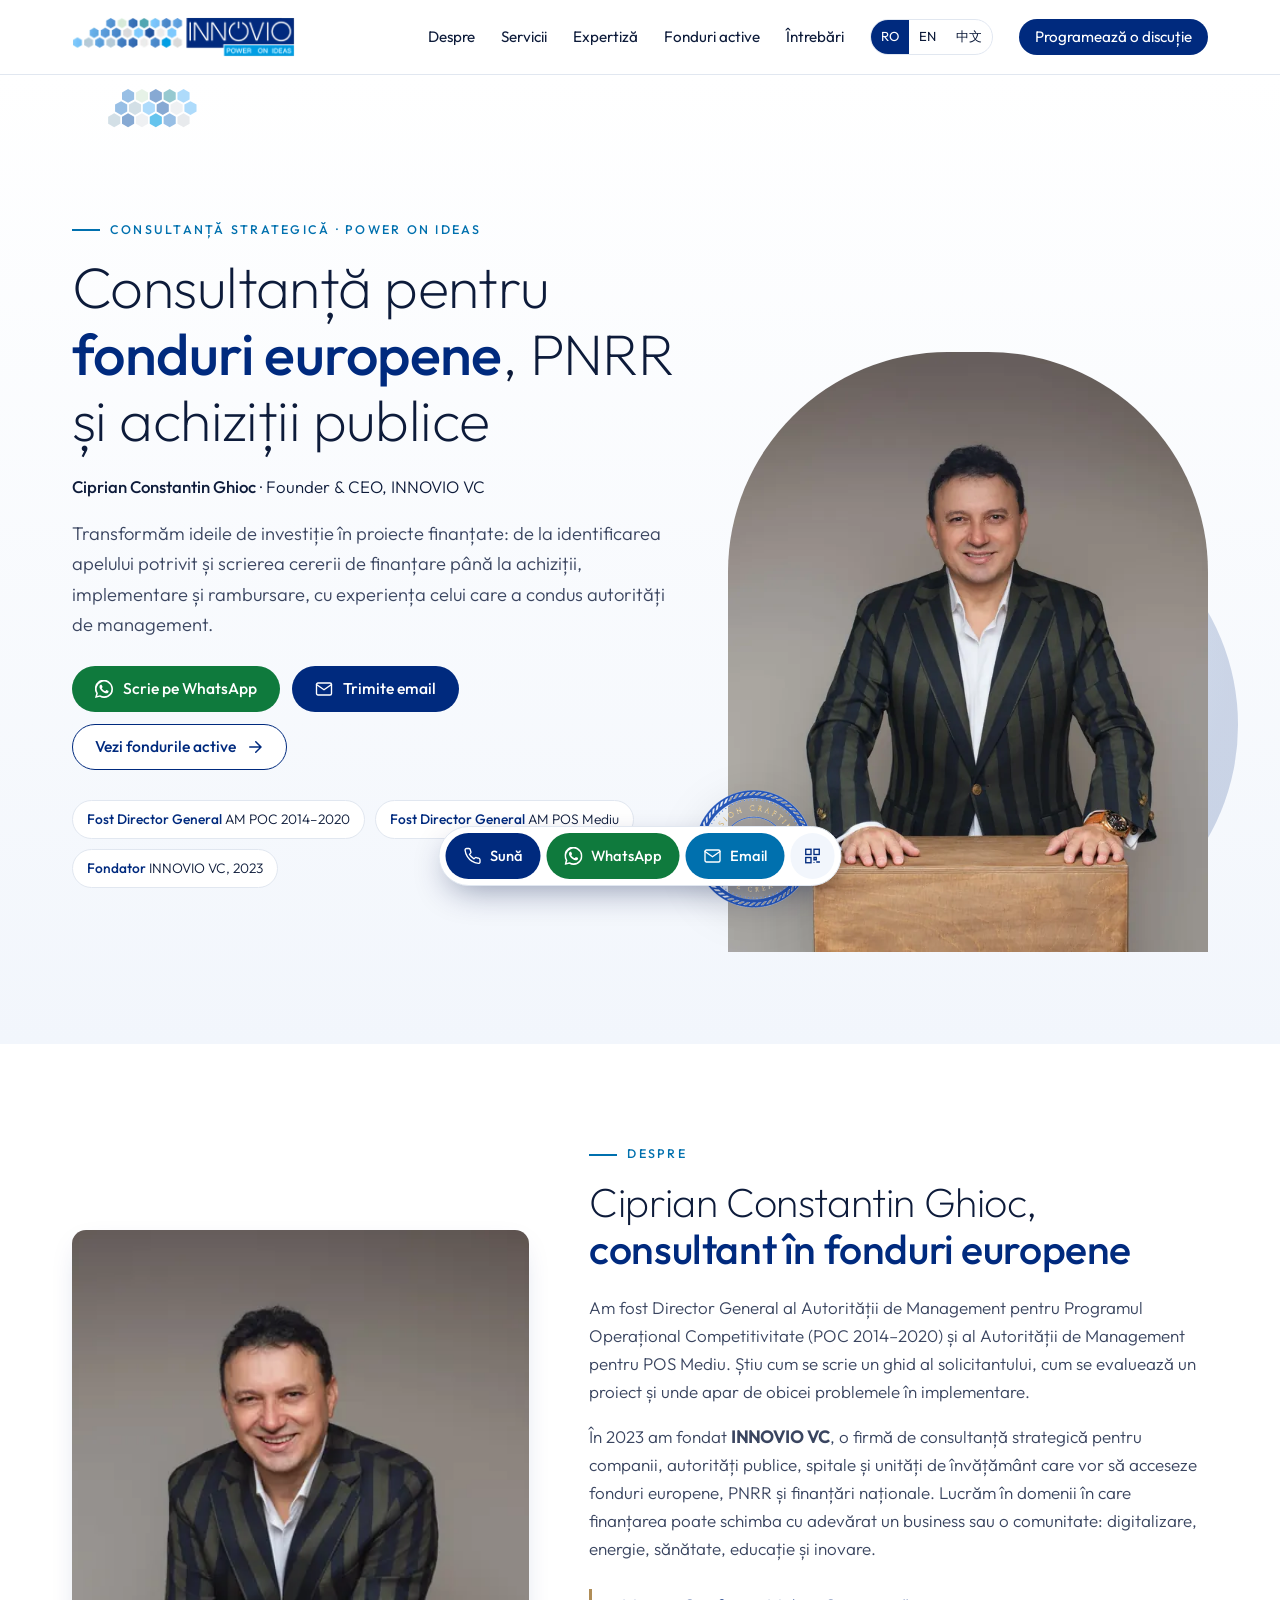
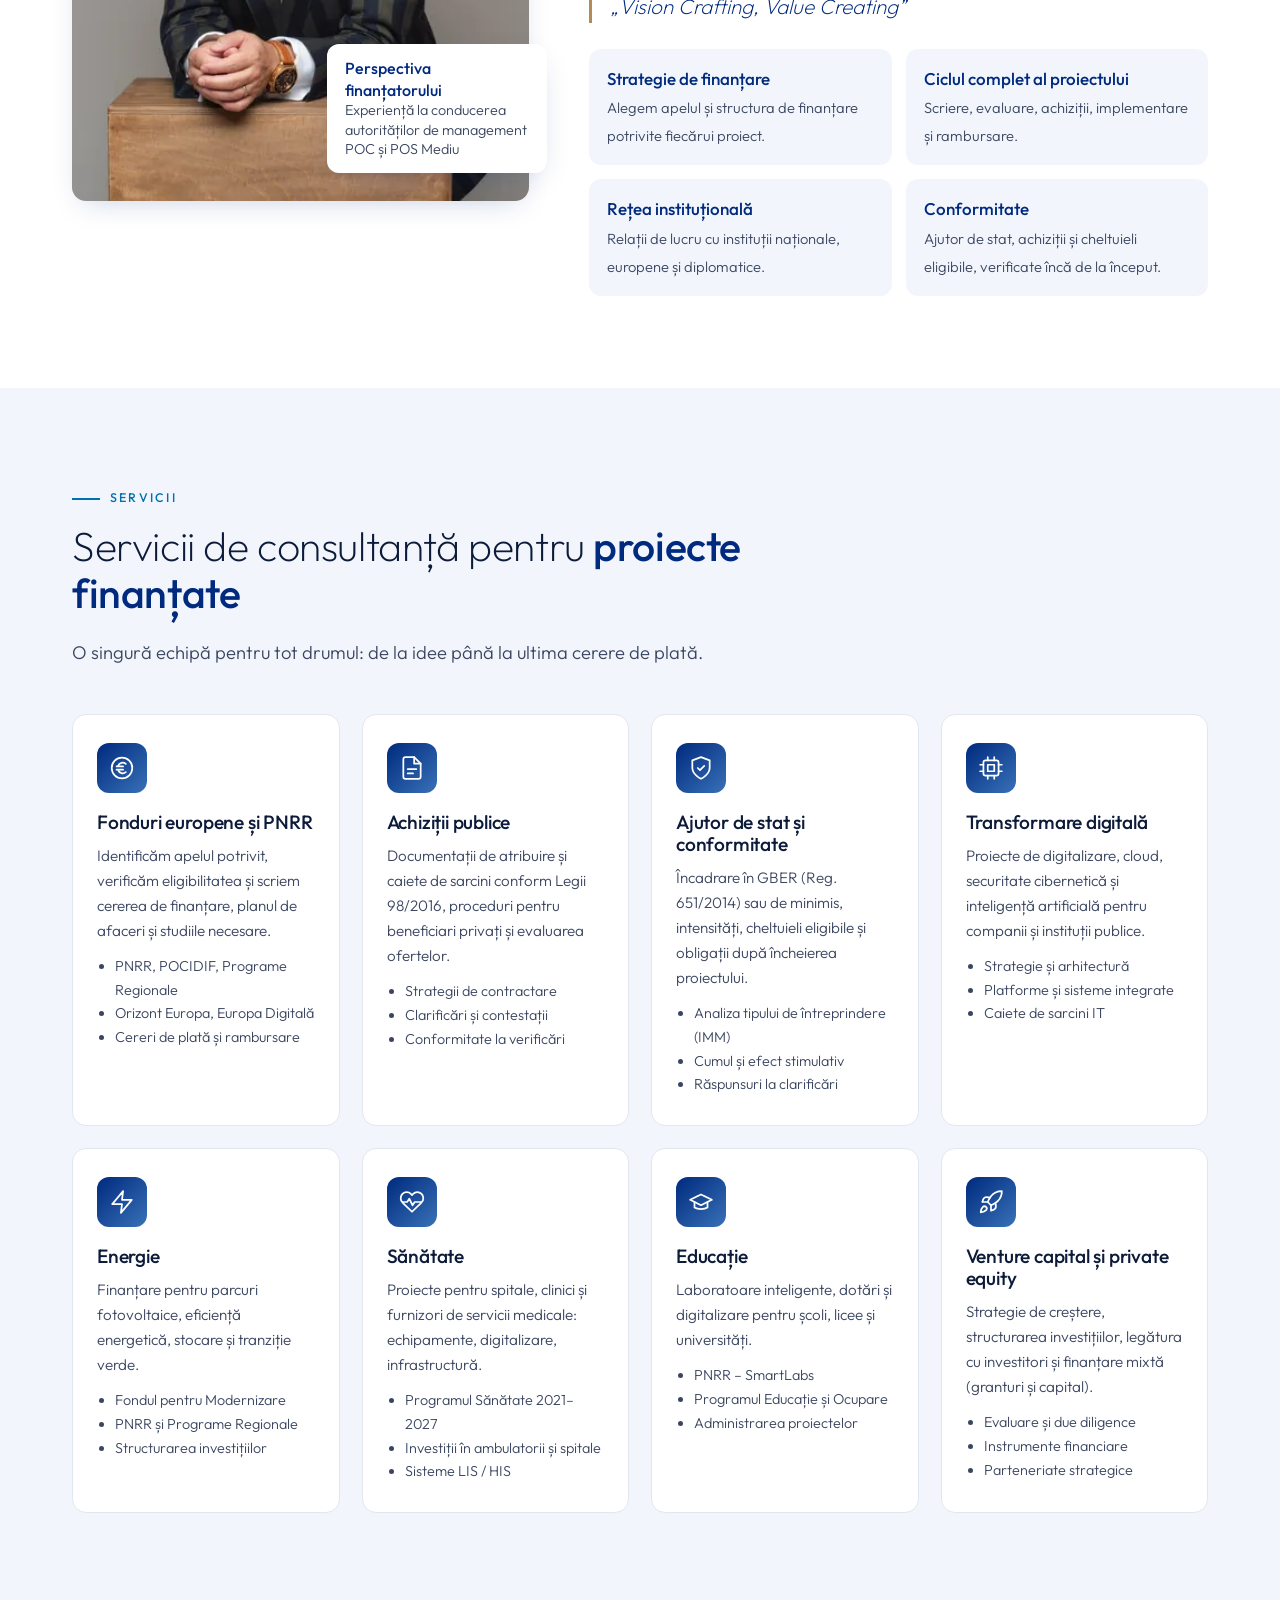
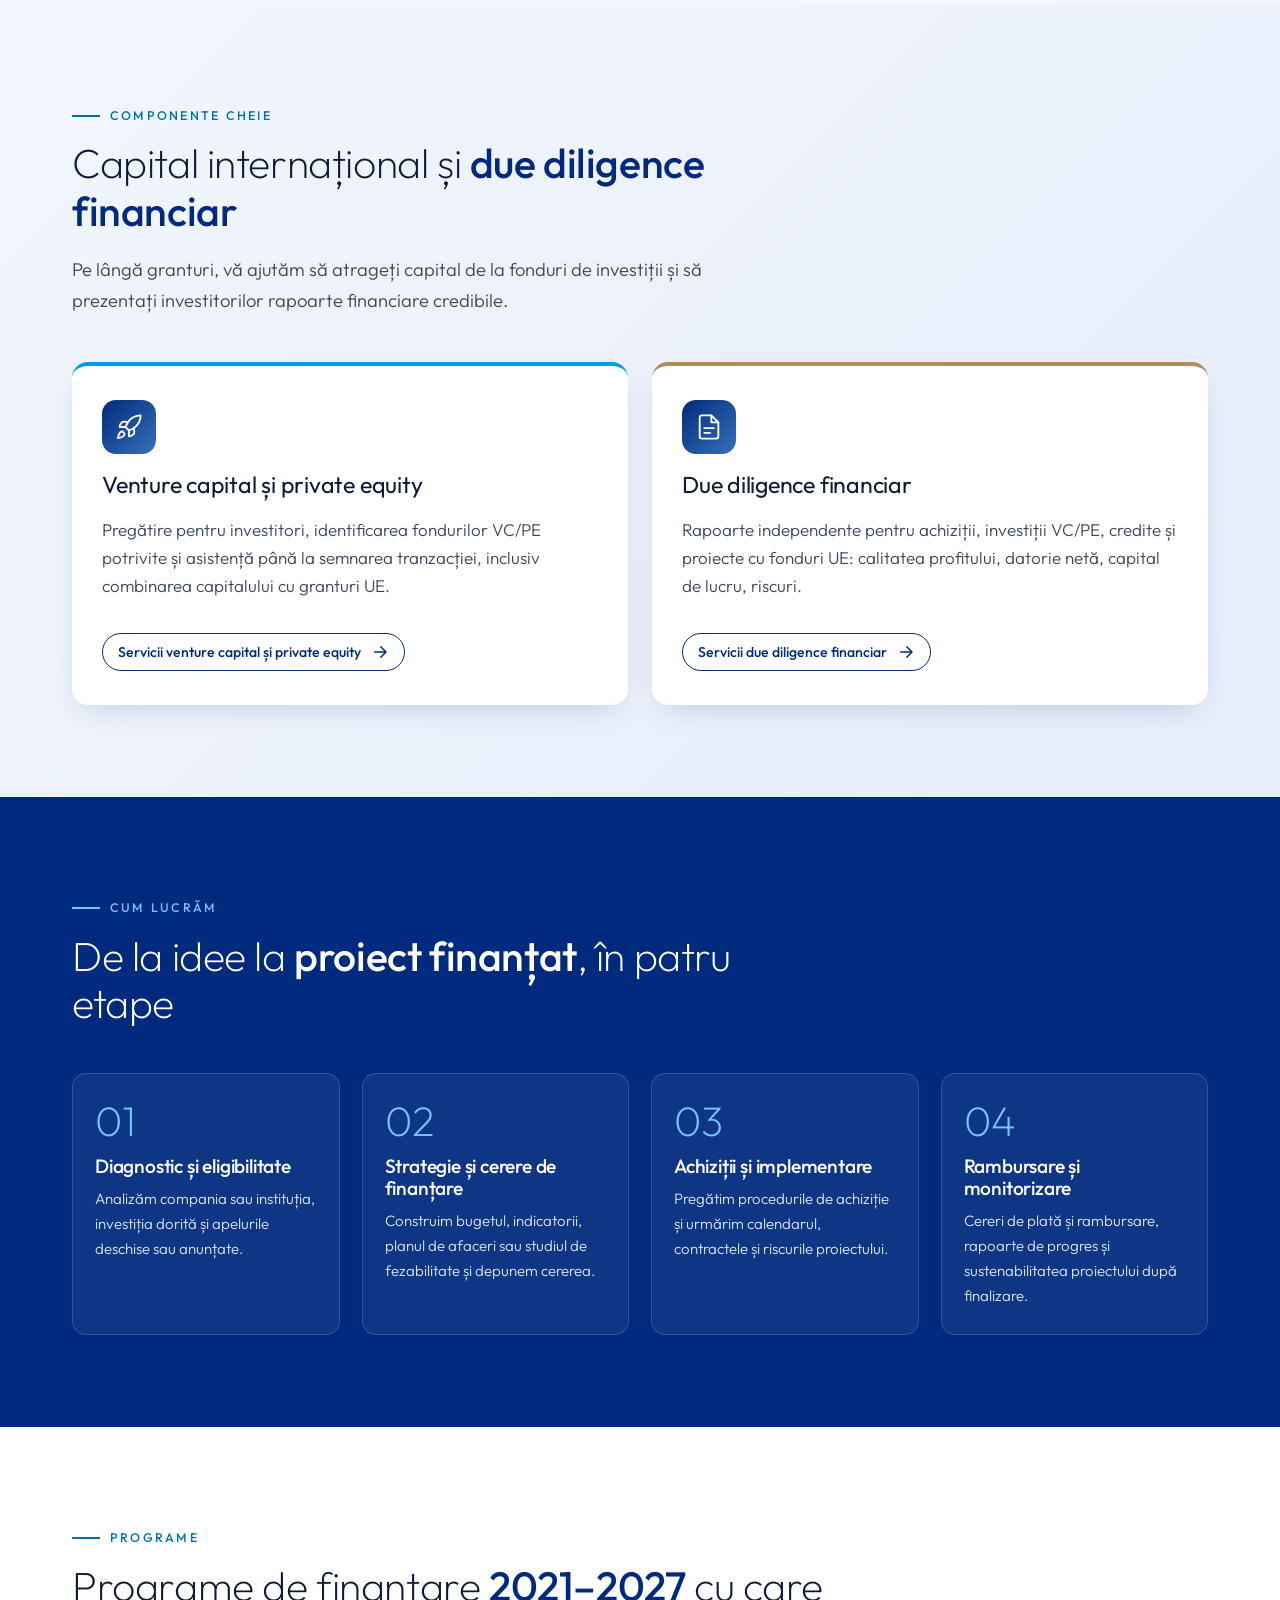
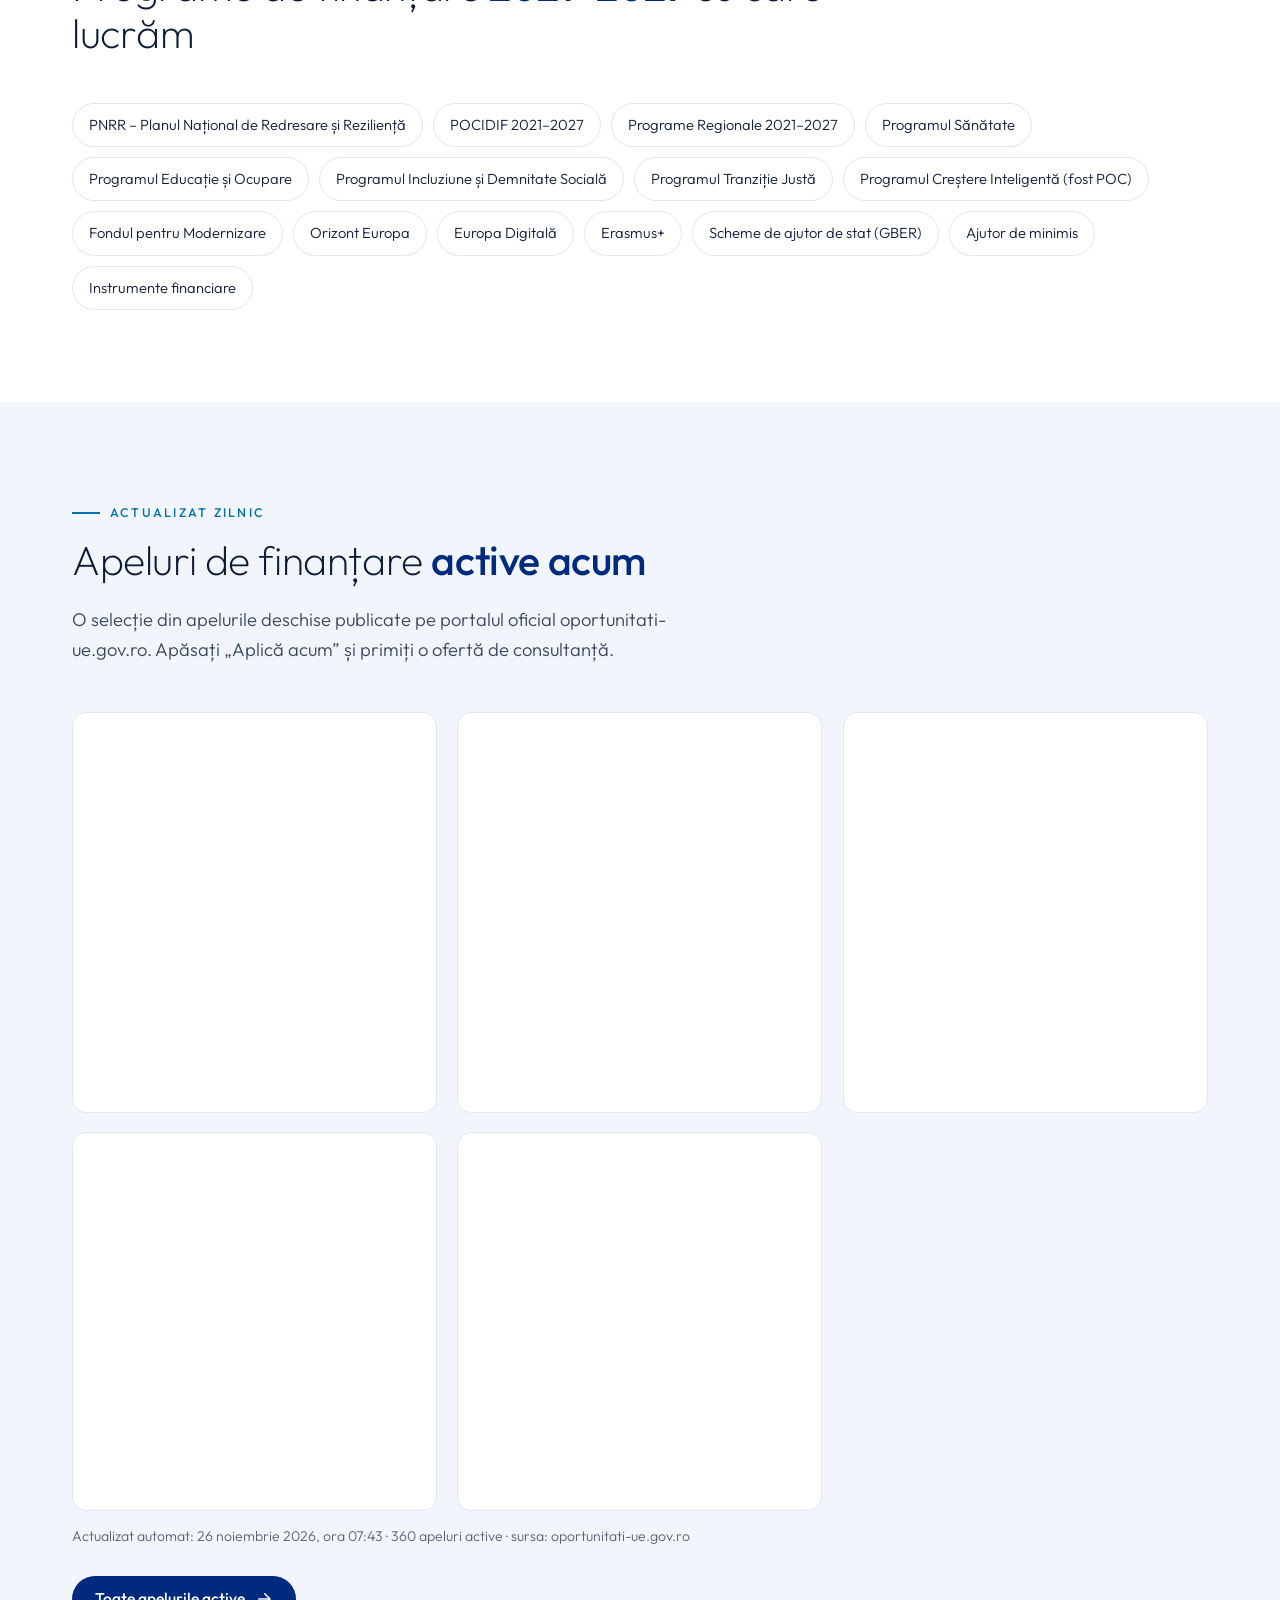
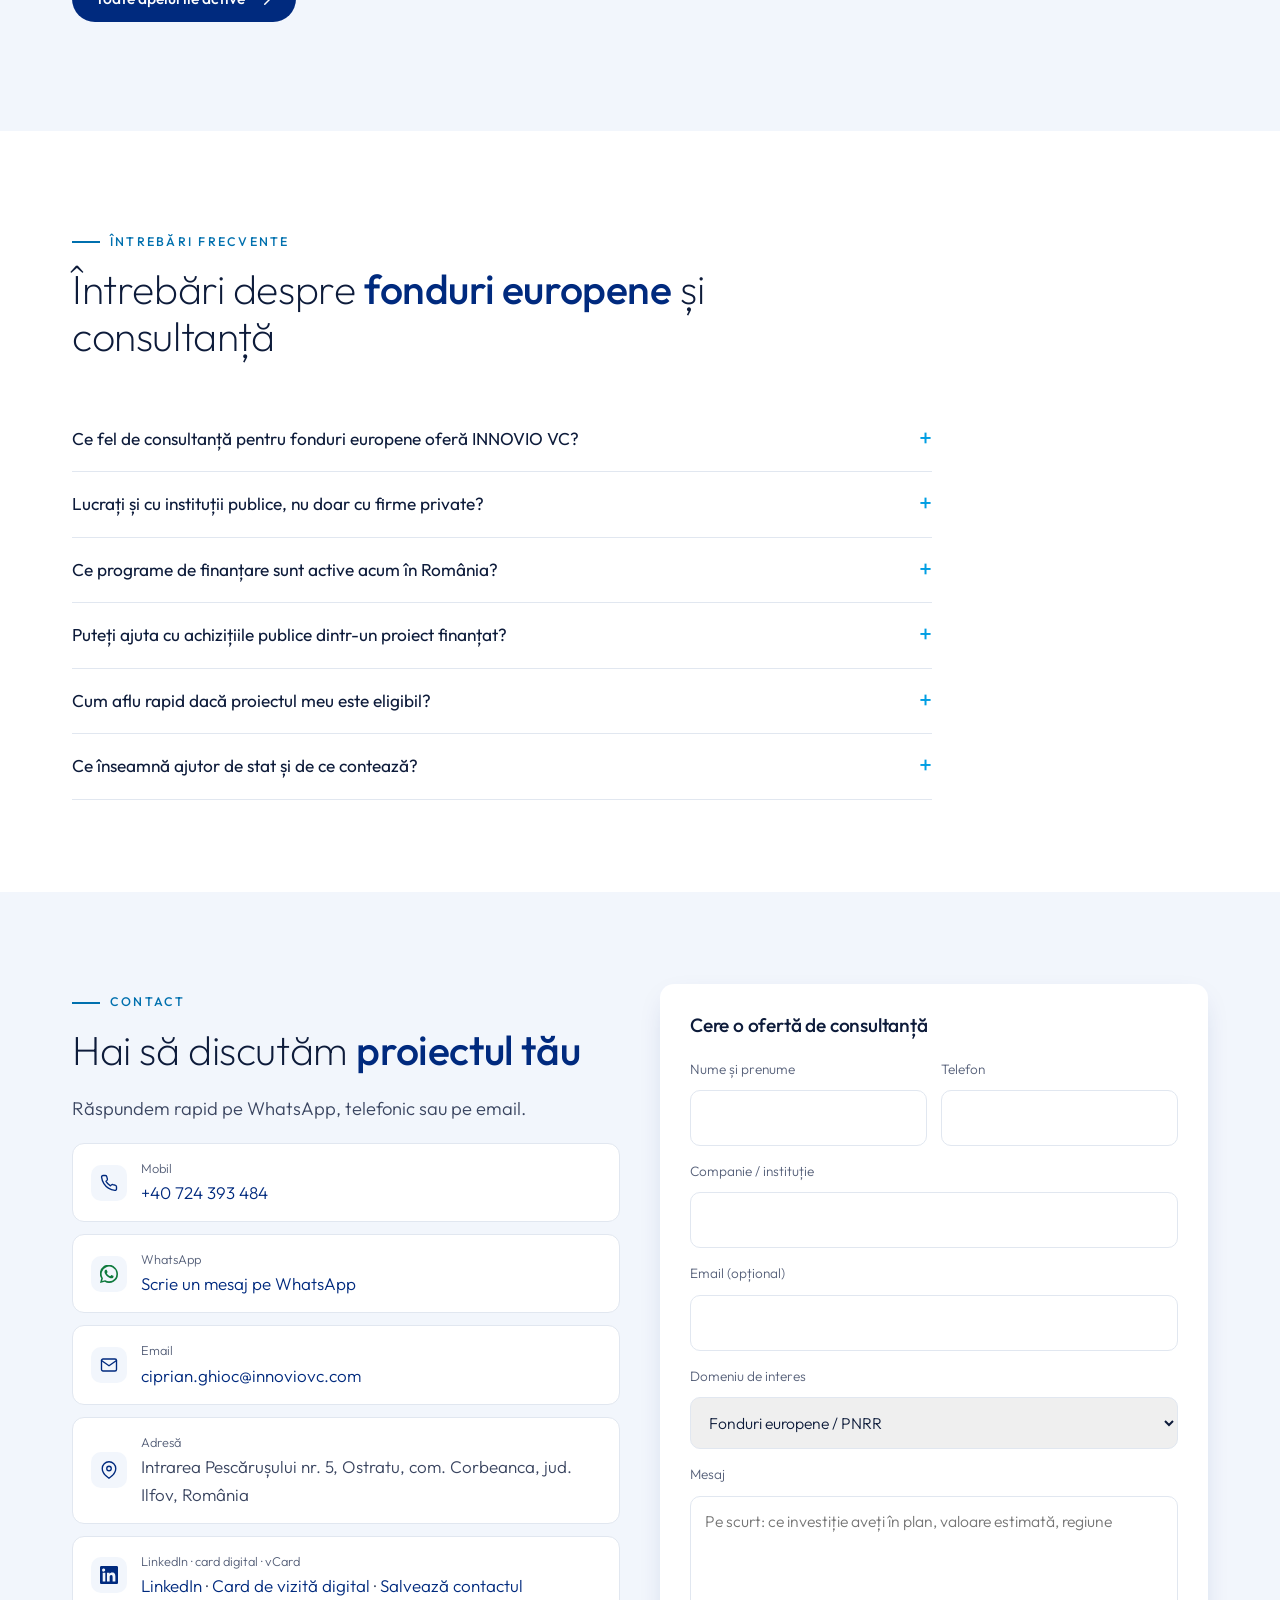
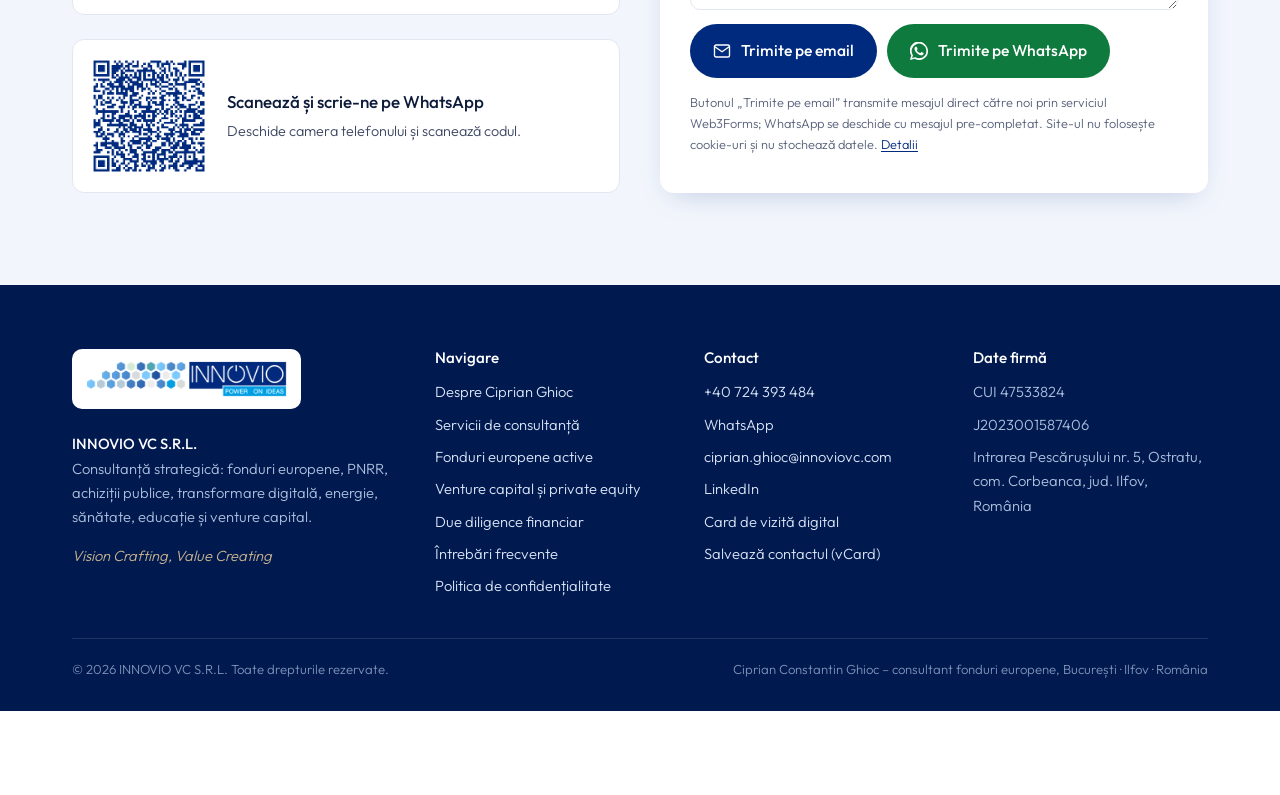
==== commit 3407f56c: "Actualizare fonduri europene 2026-11-26" ====
--- a/index.html
+++ b/index.html
@@ -82,11 +82,11 @@
  <div class="section-head"><span class="eyebrow">Actualizat zilnic</span><h2>Apeluri de finanțare <strong>active acum</strong></h2><p class="lead">O selecție din apelurile deschise publicate pe portalul oficial oportunitati-ue.gov.ro. Apăsați „Aplică acum” și primiți o ofertă de consultanță.</p></div>
 <!--FONDURI-START-->
 <div class="calls"><article class="call" data-cat="imm" data-dl="1809291600" data-op="1795211940"><span class="tag">Programe Regionale</span><h3 class="call-t"><a href="https://oportunitati-ue.gov.ro/apel/prnv-2026-131-i-1-sprijin-pentru-dezvoltarea-de-tehnologii-strategice-pentru-europa-step/" target="_blank" rel="noopener nofollow">PRNV/2026/131.I/1 – Sprijin pentru dezvoltarea de tehnologii strategice pentru Europa – STEP</a></h3><dl><dt>Program</dt><dd>Programe Regionale</dd><dt>Data deschiderii</dt><dd>20 noiembrie 2026</dd><dt>Termen limită depunere</dt><dd>03 mai 2027 00:00</dd><dt>Buget</dt><dd>43.472.936,34 RON</dd></dl><div class="actions"><a class="btn btn-primary btn-sm" href="mailto:ciprian.ghioc@innoviovc.com" data-apply data-call="PRNV/2026/131.I/1 – Sprijin pentru dezvoltarea de tehnologii strategice pentru Europa – STEP">Aplică acum</a><a class="btn btn-wa btn-sm" href="https://wa.me/40724393484" data-wa-call target="_blank" rel="noopener" aria-label="Cere ofertă pe WhatsApp pentru acest apel">WhatsApp</a><a class="src" href="https://oportunitati-ue.gov.ro/apel/prnv-2026-131-i-1-sprijin-pentru-dezvoltarea-de-tehnologii-strategice-pentru-europa-step/" target="_blank" rel="noopener nofollow">Detalii oficiale ↗</a></div></article>
-<article class="call" data-cat="imm" data-dl="1795989600" data-op="1795125540"><span class="tag urgent">Termen: 4 zile</span><h3 class="call-t"><a href="https://oportunitati-ue.gov.ro/apel/pr-ne-2026-p1-rso1-3-1-5-instrumente-financiare-pentru-constructia-extinderea-parcurilor-industriale/" target="_blank" rel="noopener nofollow">PR/NE/2026/P1/RSO1.3/1/5 – Instrumente Financiare pentru construcția, extinderea parcurilor industriale</a></h3><dl><dt>Program</dt><dd>Programe Regionale</dd><dt>Data deschiderii</dt><dd>19 noiembrie 2026</dd><dt>Termen limită depunere</dt><dd>30 noiembrie 2026 00:00</dd><dt>Buget</dt><dd>267.205.000 RON</dd></dl><div class="actions"><a class="btn btn-primary btn-sm" href="mailto:ciprian.ghioc@innoviovc.com" data-apply data-call="PR/NE/2026/P1/RSO1.3/1/5 – Instrumente Financiare pentru construcția, extinderea parcurilor industriale">Aplică acum</a><a class="btn btn-wa btn-sm" href="https://wa.me/40724393484" data-wa-call target="_blank" rel="noopener" aria-label="Cere ofertă pe WhatsApp pentru acest apel">WhatsApp</a><a class="src" href="https://oportunitati-ue.gov.ro/apel/pr-ne-2026-p1-rso1-3-1-5-instrumente-financiare-pentru-constructia-extinderea-parcurilor-industriale/" target="_blank" rel="noopener nofollow">Detalii oficiale ↗</a></div></article>
+<article class="call" data-cat="imm" data-dl="1795989600" data-op="1795125540"><span class="tag urgent">Termen: 3 zile</span><h3 class="call-t"><a href="https://oportunitati-ue.gov.ro/apel/pr-ne-2026-p1-rso1-3-1-5-instrumente-financiare-pentru-constructia-extinderea-parcurilor-industriale/" target="_blank" rel="noopener nofollow">PR/NE/2026/P1/RSO1.3/1/5 – Instrumente Financiare pentru construcția, extinderea parcurilor industriale</a></h3><dl><dt>Program</dt><dd>Programe Regionale</dd><dt>Data deschiderii</dt><dd>19 noiembrie 2026</dd><dt>Termen limită depunere</dt><dd>30 noiembrie 2026 00:00</dd><dt>Buget</dt><dd>267.205.000 RON</dd></dl><div class="actions"><a class="btn btn-primary btn-sm" href="mailto:ciprian.ghioc@innoviovc.com" data-apply data-call="PR/NE/2026/P1/RSO1.3/1/5 – Instrumente Financiare pentru construcția, extinderea parcurilor industriale">Aplică acum</a><a class="btn btn-wa btn-sm" href="https://wa.me/40724393484" data-wa-call target="_blank" rel="noopener" aria-label="Cere ofertă pe WhatsApp pentru acest apel">WhatsApp</a><a class="src" href="https://oportunitati-ue.gov.ro/apel/pr-ne-2026-p1-rso1-3-1-5-instrumente-financiare-pentru-constructia-extinderea-parcurilor-industriale/" target="_blank" rel="noopener nofollow">Detalii oficiale ↗</a></div></article>
 <article class="call" data-cat="sanatate social public" data-dl="1800021600" data-op="1794866340"><span class="tag">Programul Incluziune și Demnitate…</span><h3 class="call-t"><a href="https://oportunitati-ue.gov.ro/apel/ghidul-solicitantului-servicii-de-ingrijire-la-domiciliu-pentru-persoanele-varstnice-iti-microregiunea-tara-fagarasului-relansare-2026/" target="_blank" rel="noopener nofollow">Ghidul Solicitantului „Servicii de îngrijire la domiciliu pentru persoanele vârstnice” – ITI Microregiunea Țara Făgărașului – relansare 2026</a></h3><dl><dt>Program</dt><dd>Programul Incluziune și Demnitate Socială</dd><dt>Data deschiderii</dt><dd>16 noiembrie 2026</dd><dt>Termen limită depunere</dt><dd>15 ianuarie 2027 16:00</dd><dt>Buget</dt><dd>107.268,75 EUR</dd></dl><div class="actions"><a class="btn btn-primary btn-sm" href="mailto:ciprian.ghioc@innoviovc.com" data-apply data-call="Ghidul Solicitantului „Servicii de îngrijire la domiciliu pentru persoanele vârstnice” – ITI Microregiunea Țara Făgărașului – relansare 2026">Aplică acum</a><a class="btn btn-wa btn-sm" href="https://wa.me/40724393484" data-wa-call target="_blank" rel="noopener" aria-label="Cere ofertă pe WhatsApp pentru acest apel">WhatsApp</a><a class="src" href="https://oportunitati-ue.gov.ro/apel/ghidul-solicitantului-servicii-de-ingrijire-la-domiciliu-pentru-persoanele-varstnice-iti-microregiunea-tara-fagarasului-relansare-2026/" target="_blank" rel="noopener nofollow">Detalii oficiale ↗</a></div></article>
 <article class="call" data-cat="sanatate social public" data-dl="1800021600" data-op="1794866340"><span class="tag">Programul Incluziune și Demnitate…</span><h3 class="call-t"><a href="https://oportunitati-ue.gov.ro/apel/ghidul-solicitantului-servicii-de-ingrijire-la-domiciliu-pentru-persoanele-varstnice-iti-motii-tara-de-piatra-2/" target="_blank" rel="noopener nofollow">Ghidul Solicitantului „Servicii de îngrijire la domiciliu pentru persoanele vârstnice” – ITI Moții Țara de Piatră</a></h3><dl><dt>Program</dt><dd>Programul Incluziune și Demnitate Socială</dd><dt>Data deschiderii</dt><dd>16 noiembrie 2026</dd><dt>Termen limită depunere</dt><dd>15 ianuarie 2027 16:00</dd><dt>Buget</dt><dd>117.144,02 EUR</dd></dl><div class="actions"><a class="btn btn-primary btn-sm" href="mailto:ciprian.ghioc@innoviovc.com" data-apply data-call="Ghidul Solicitantului „Servicii de îngrijire la domiciliu pentru persoanele vârstnice” – ITI Moții Țara de Piatră">Aplică acum</a><a class="btn btn-wa btn-sm" href="https://wa.me/40724393484" data-wa-call target="_blank" rel="noopener" aria-label="Cere ofertă pe WhatsApp pentru acest apel">WhatsApp</a><a class="src" href="https://oportunitati-ue.gov.ro/apel/ghidul-solicitantului-servicii-de-ingrijire-la-domiciliu-pentru-persoanele-varstnice-iti-motii-tara-de-piatra-2/" target="_blank" rel="noopener nofollow">Detalii oficiale ↗</a></div></article>
 <article class="call" data-cat="sanatate social public" data-dl="1800021600" data-op="1794866340"><span class="tag">Programul Incluziune și Demnitate…</span><h3 class="call-t"><a href="https://oportunitati-ue.gov.ro/apel/ghidul-solicitantului-servicii-de-ingrijire-de-zi-terapii-psihologice-pentru-copiii-cu-dizabilitati-iti-valea-jiului-relansare-2/" target="_blank" rel="noopener nofollow">Ghidul Solicitantului „Servicii de îngrijire de zi – terapii psihologice pentru persoane vârstnice” – ITI Valea Jiului – RELANSARE</a></h3><dl><dt>Program</dt><dd>Programul Incluziune și Demnitate Socială</dd><dt>Data deschiderii</dt><dd>16 noiembrie 2026</dd><dt>Termen limită depunere</dt><dd>15 ianuarie 2027 16:00</dd><dt>Buget</dt><dd>192.729,86 EUR</dd></dl><div class="actions"><a class="btn btn-primary btn-sm" href="mailto:ciprian.ghioc@innoviovc.com" data-apply data-call="Ghidul Solicitantului „Servicii de îngrijire de zi – terapii psihologice pentru persoane vârstnice” – ITI Valea Jiului – RELANSARE">Aplică acum</a><a class="btn btn-wa btn-sm" href="https://wa.me/40724393484" data-wa-call target="_blank" rel="noopener" aria-label="Cere ofertă pe WhatsApp pentru acest apel">WhatsApp</a><a class="src" href="https://oportunitati-ue.gov.ro/apel/ghidul-solicitantului-servicii-de-ingrijire-de-zi-terapii-psihologice-pentru-copiii-cu-dizabilitati-iti-valea-jiului-relansare-2/" target="_blank" rel="noopener nofollow">Detalii oficiale ↗</a></div></article>
-<article class="call" data-cat="sanatate social public" data-dl="1800021600" data-op="1794866340"><span class="tag">Programul Incluziune și Demnitate…</span><h3 class="call-t"><a href="https://oportunitati-ue.gov.ro/apel/ghidul-solicitantului-servicii-de-ingrijire-de-zi-terapii-psihologice-pentru-copiii-cu-dizabilitati-iti-valea-jiului-relansare/" target="_blank" rel="noopener nofollow">Ghidul Solicitantului „Servicii de îngrijire de zi – terapii psihologice pentru copiii cu dizabilități” – ITI Valea Jiului -RELANSARE</a></h3><dl><dt>Program</dt><dd>Programul Incluziune și Demnitate Socială</dd><dt>Data deschiderii</dt><dd>16 noiembrie 2026</dd><dt>Termen limită depunere</dt><dd>15 ianuarie 2027 16:00</dd><dt>Buget</dt><dd>158.121 EUR</dd></dl><div class="actions"><a class="btn btn-primary btn-sm" href="mailto:ciprian.ghioc@innoviovc.com" data-apply data-call="Ghidul Solicitantului „Servicii de îngrijire de zi – terapii psihologice pentru copiii cu dizabilități” – ITI Valea Jiului -RELANSARE">Aplică acum</a><a class="btn btn-wa btn-sm" href="https://wa.me/40724393484" data-wa-call target="_blank" rel="noopener" aria-label="Cere ofertă pe WhatsApp pentru acest apel">WhatsApp</a><a class="src" href="https://oportunitati-ue.gov.ro/apel/ghidul-solicitantului-servicii-de-ingrijire-de-zi-terapii-psihologice-pentru-copiii-cu-dizabilitati-iti-valea-jiului-relansare/" target="_blank" rel="noopener nofollow">Detalii oficiale ↗</a></div></article></div><p class="updated" style="margin-top:14px">Actualizat automat: 25 noiembrie 2026, ora 07:43 · <span class="js-call-total" data-total="394" data-soon="1795989600,1796144400,1796385600,1796058000,1795885200,1796144400,1796083140,1796050800,1796306400,1796306400,1796230800,1796144400,1795910340,1795730400,1796220000,1795788000,1795788000,1795788000,1796047200,1796050800,1795788000,1796065200,1796209200,1796050800,1796083200,1796083200,1796047200,1796299200,1796083200,1796083200,1796083200,1796090400,1795773600,1796223600,1796198400,1796310000,1796050800,1795989600,1796162400,1796310000,1796184000,1795651200,1796083200,1796083200,1796083200,1796083200,1796083200,1796083200,1796083200,1796083200,1796083200,1796083200,1796083200,1796083200,1796083200,1796083200,1796047200,1795730400">394</span> apeluri active · sursa: oportunitati-ue.gov.ro</p>
+<article class="call" data-cat="sanatate social public" data-dl="1800021600" data-op="1794866340"><span class="tag">Programul Incluziune și Demnitate…</span><h3 class="call-t"><a href="https://oportunitati-ue.gov.ro/apel/ghidul-solicitantului-servicii-de-ingrijire-de-zi-terapii-psihologice-pentru-copiii-cu-dizabilitati-iti-valea-jiului-relansare/" target="_blank" rel="noopener nofollow">Ghidul Solicitantului „Servicii de îngrijire de zi – terapii psihologice pentru copiii cu dizabilități” – ITI Valea Jiului -RELANSARE</a></h3><dl><dt>Program</dt><dd>Programul Incluziune și Demnitate Socială</dd><dt>Data deschiderii</dt><dd>16 noiembrie 2026</dd><dt>Termen limită depunere</dt><dd>15 ianuarie 2027 16:00</dd><dt>Buget</dt><dd>158.121 EUR</dd></dl><div class="actions"><a class="btn btn-primary btn-sm" href="mailto:ciprian.ghioc@innoviovc.com" data-apply data-call="Ghidul Solicitantului „Servicii de îngrijire de zi – terapii psihologice pentru copiii cu dizabilități” – ITI Valea Jiului -RELANSARE">Aplică acum</a><a class="btn btn-wa btn-sm" href="https://wa.me/40724393484" data-wa-call target="_blank" rel="noopener" aria-label="Cere ofertă pe WhatsApp pentru acest apel">WhatsApp</a><a class="src" href="https://oportunitati-ue.gov.ro/apel/ghidul-solicitantului-servicii-de-ingrijire-de-zi-terapii-psihologice-pentru-copiii-cu-dizabilitati-iti-valea-jiului-relansare/" target="_blank" rel="noopener nofollow">Detalii oficiale ↗</a></div></article></div><p class="updated" style="margin-top:14px">Actualizat automat: 26 noiembrie 2026, ora 07:43 · <span class="js-call-total" data-total="416" data-soon="1795989600,1796144400,1796385600,1796058000,1795885200,1796144400,1796083140,1796050800,1796306400,1796306400,1796230800,1796144400,1795910340,1795730400,1796220000,1795788000,1795788000,1795788000,1796047200,1796050800,1795788000,1796065200,1796209200,1796050800,1796083200,1796083200,1796047200,1796299200,1796083200,1796083200,1796083200,1796090400,1795773600,1796223600,1796198400,1796310000,1796050800,1795989600,1796310000,1796184000,1796083200,1796083200,1796083200,1796083200,1796083200,1796083200,1796083200,1796083200,1796083200,1796083200,1796083200,1796083200,1796083200,1796083200,1796047200,1795730400">416</span> apeluri active · sursa: oportunitati-ue.gov.ro</p>
 <!--FONDURI-END-->
  <p style="margin-top:28px"><a class="btn btn-primary" href="fonduri-europene/">Toate apelurile active <svg viewBox="0 0 24 24" fill="none" stroke="currentColor" stroke-width="2" stroke-linecap="round" stroke-linejoin="round" aria-hidden="true"><path d="M5 12h14M13 5l7 7-7 7"/></svg></a></p>
 </div></section>
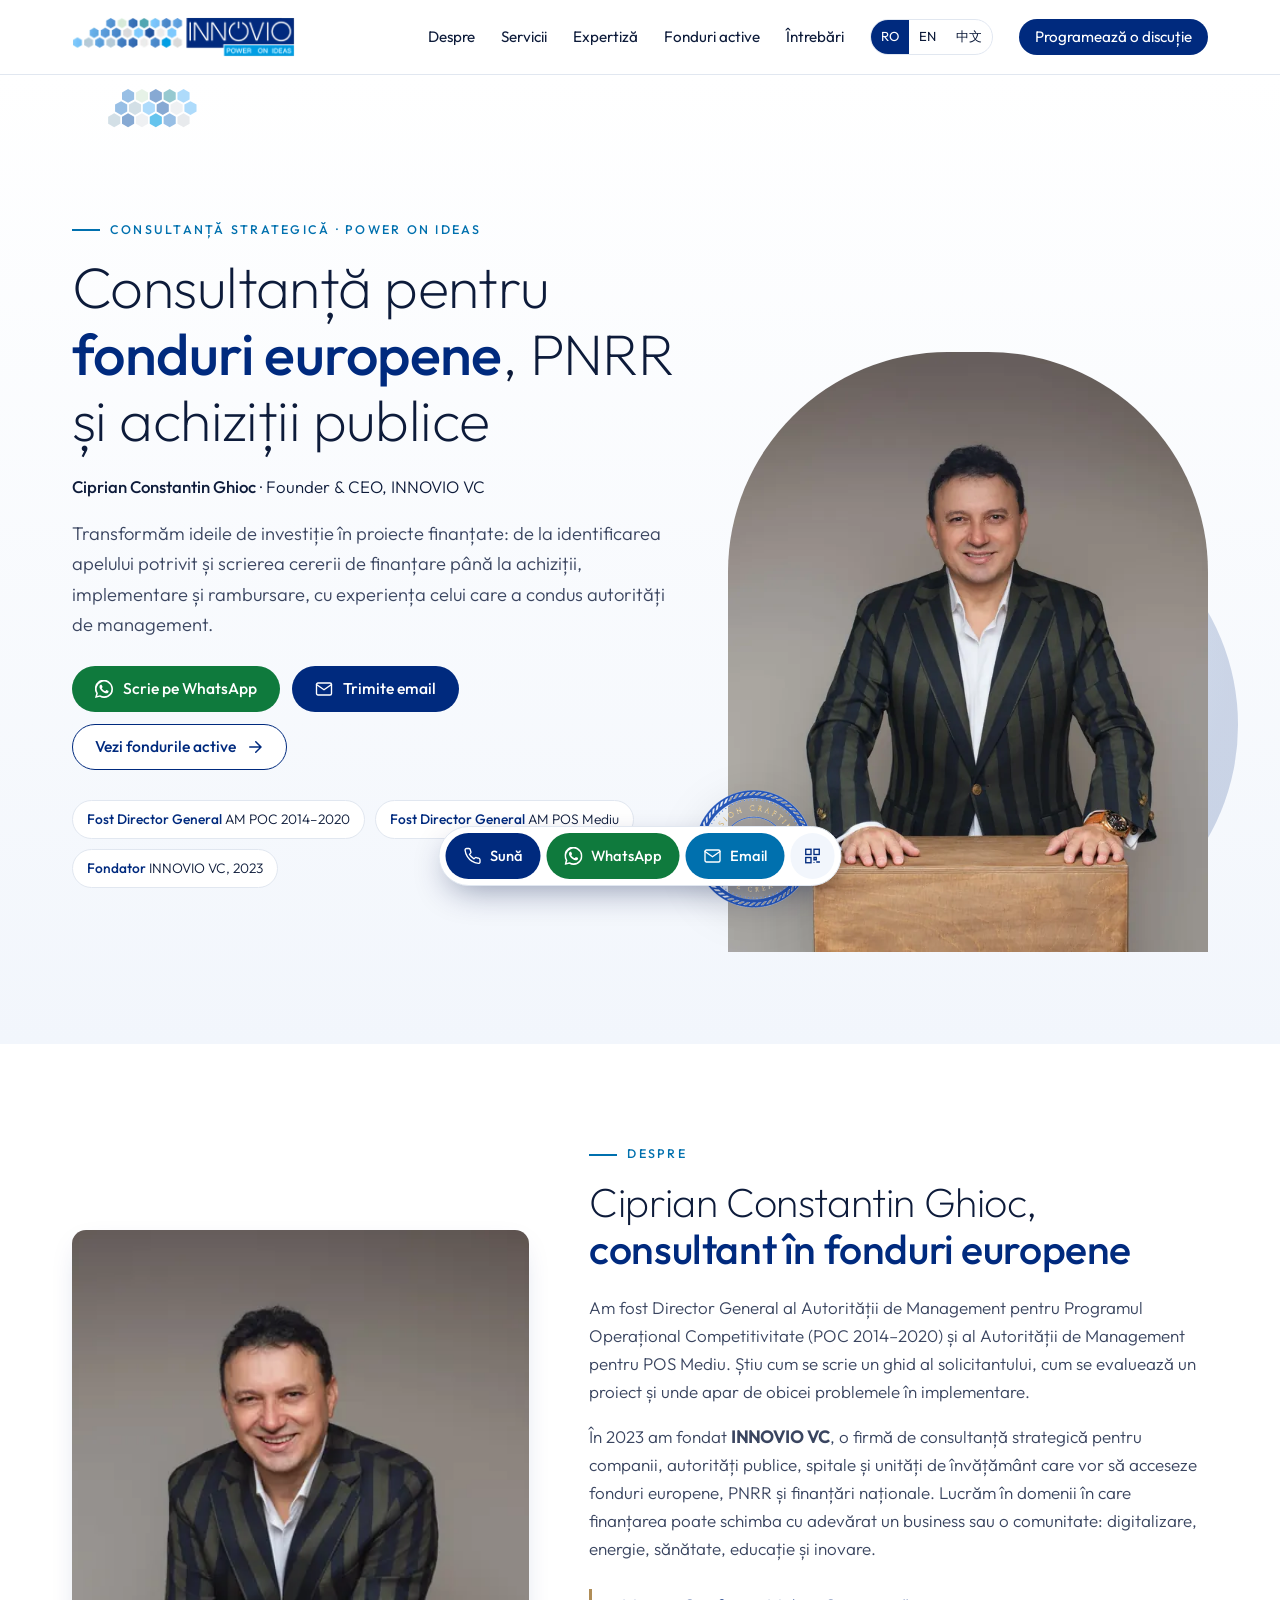
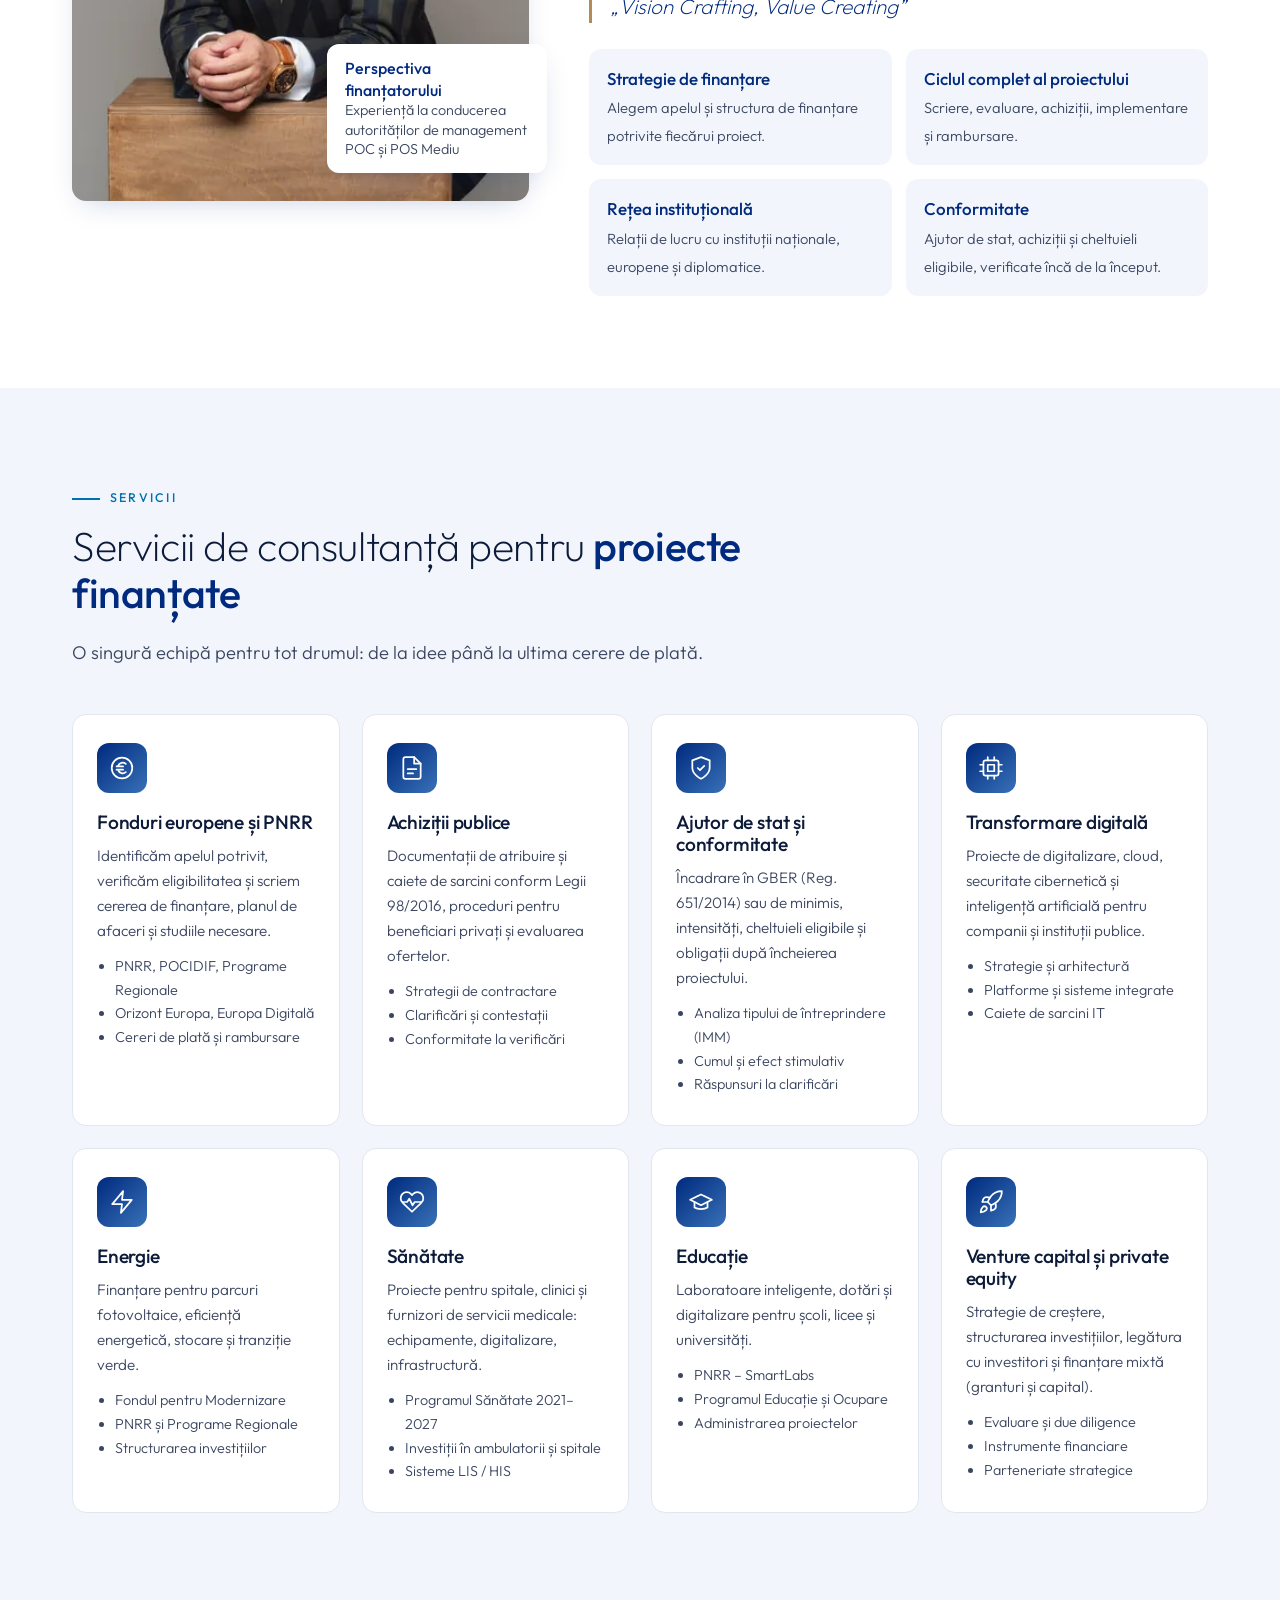
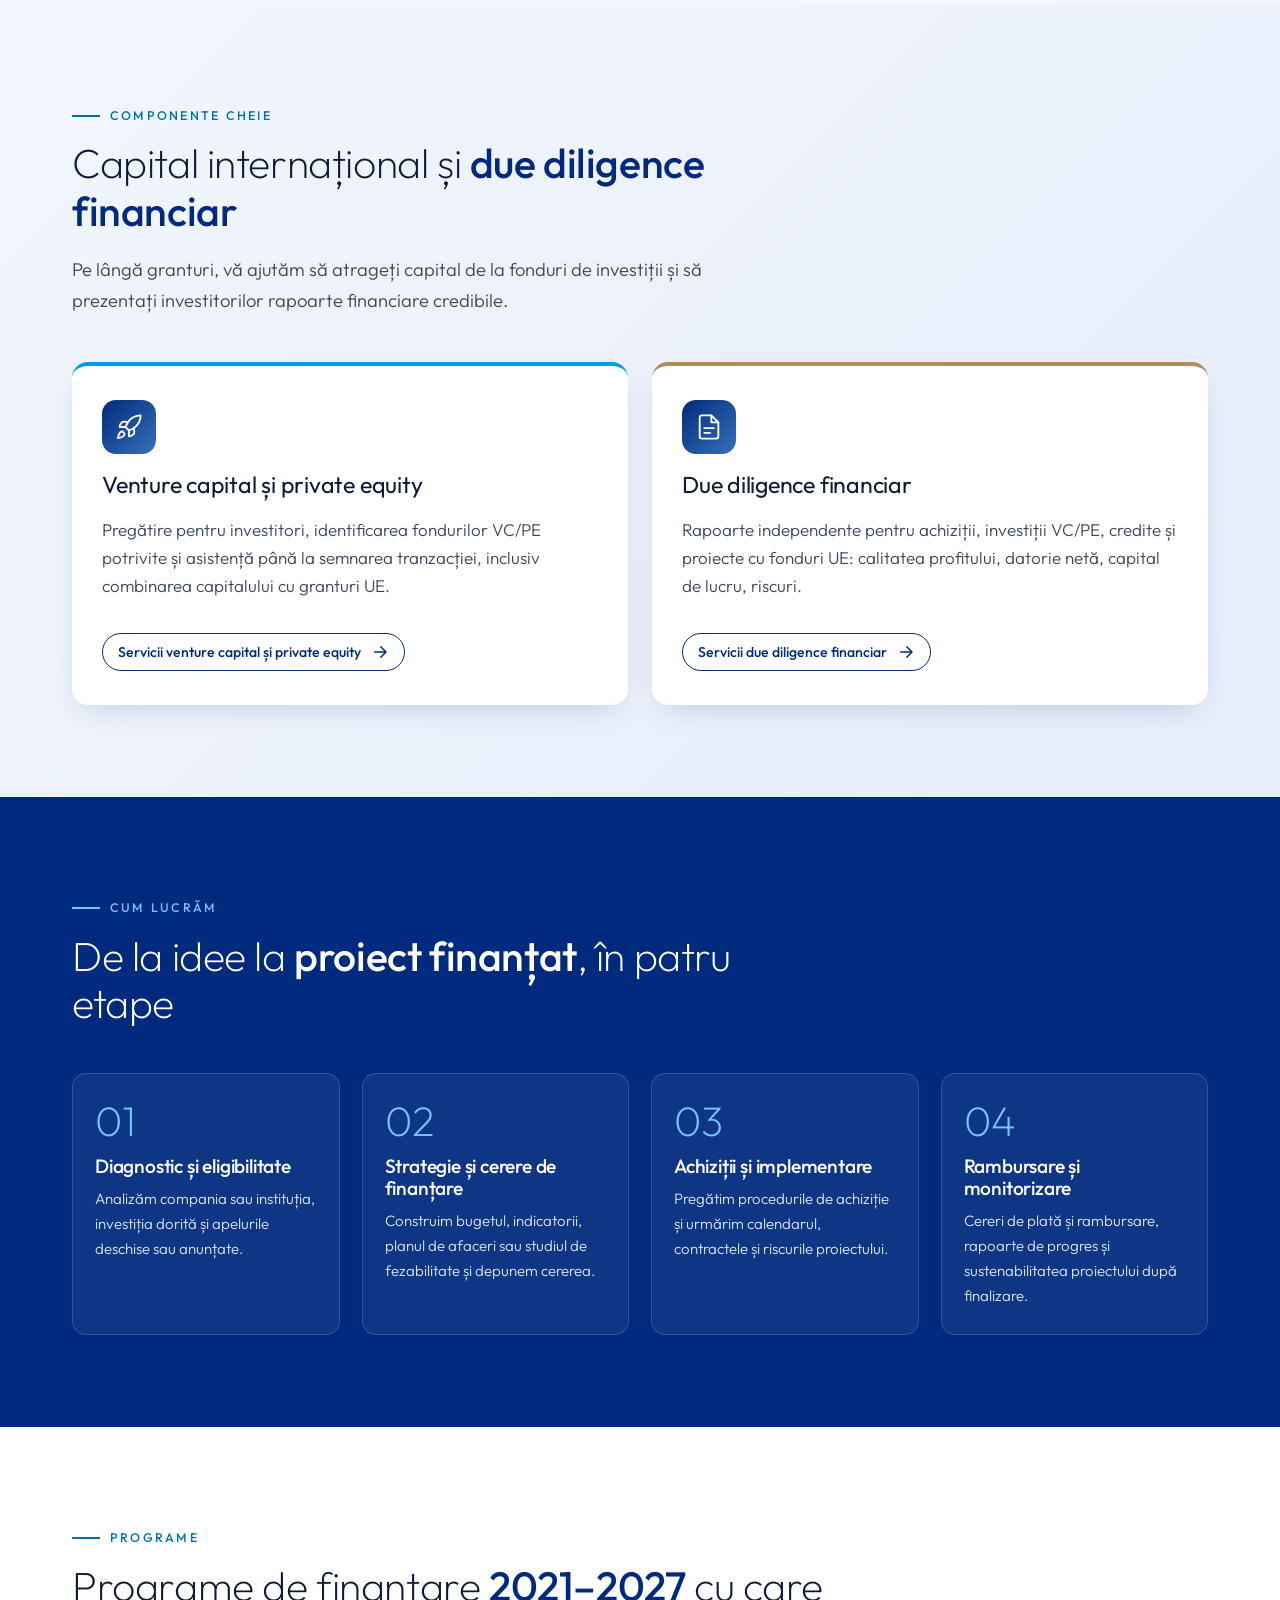
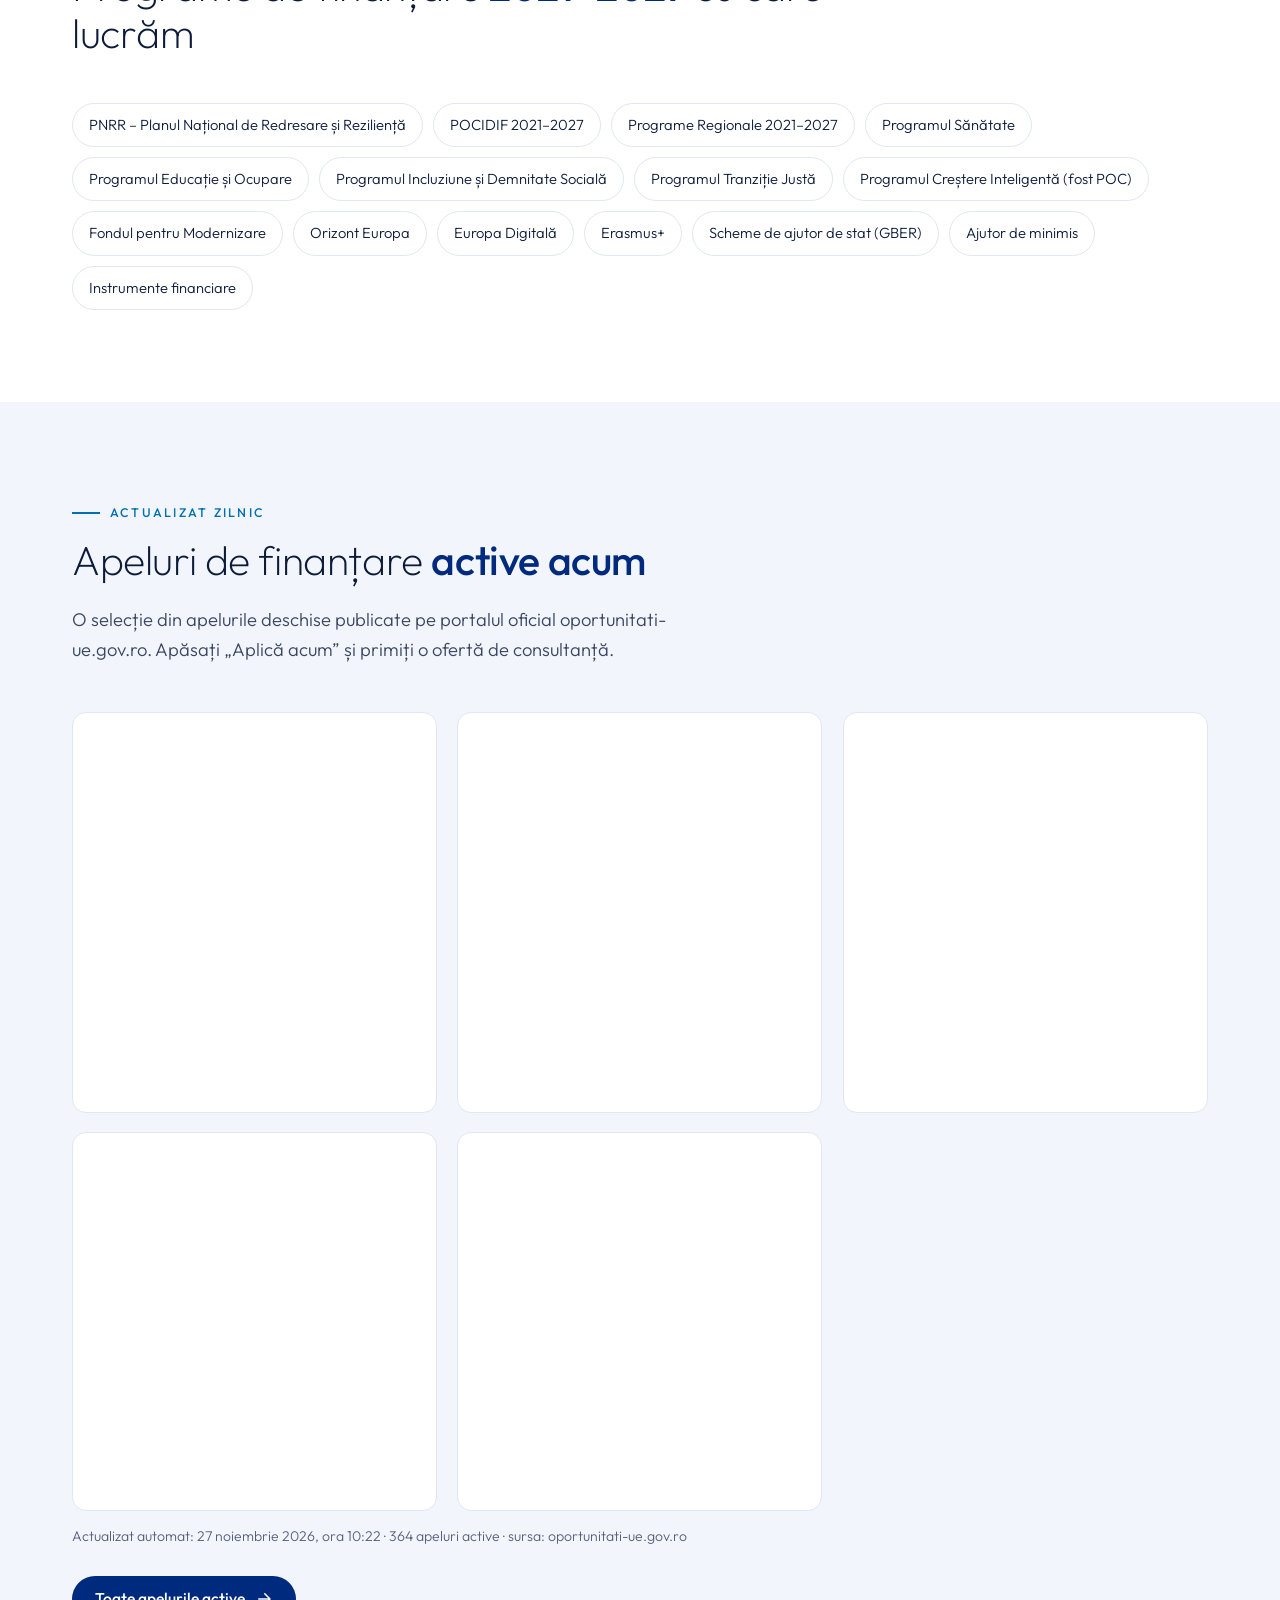
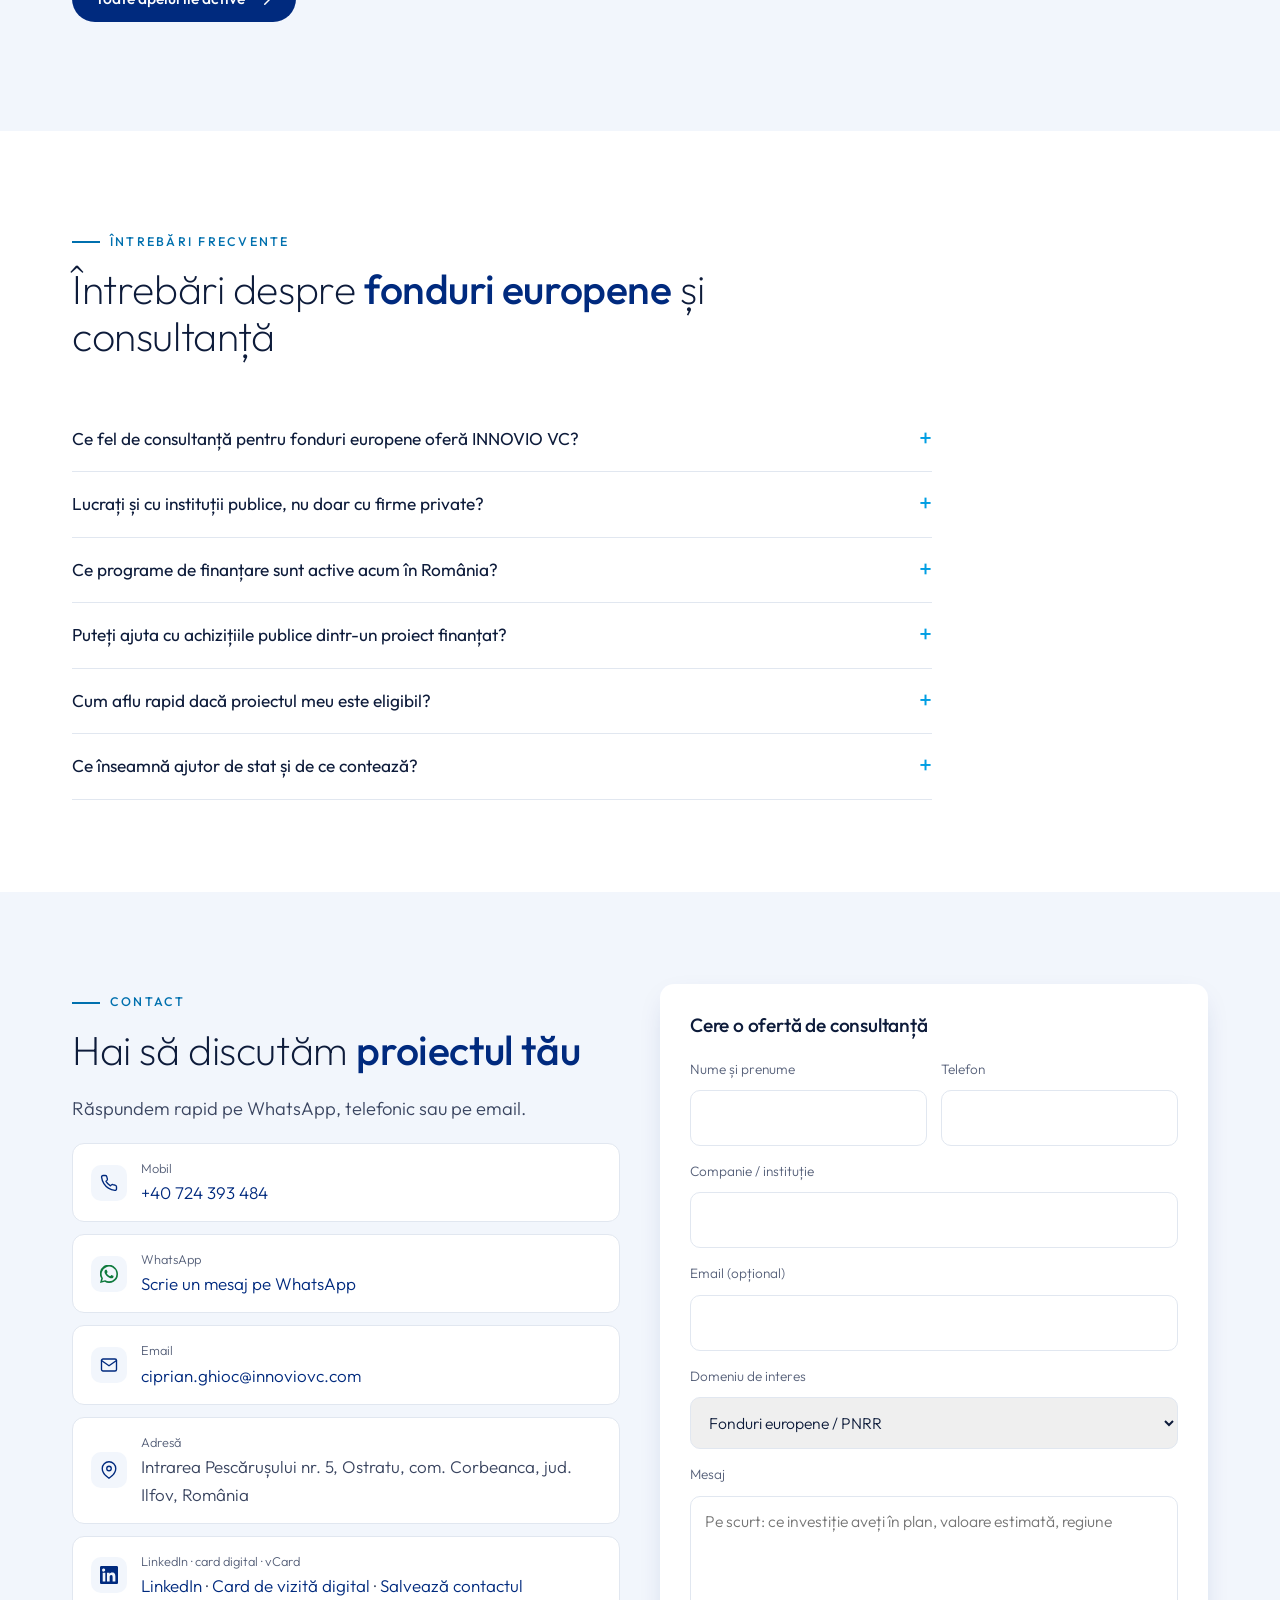
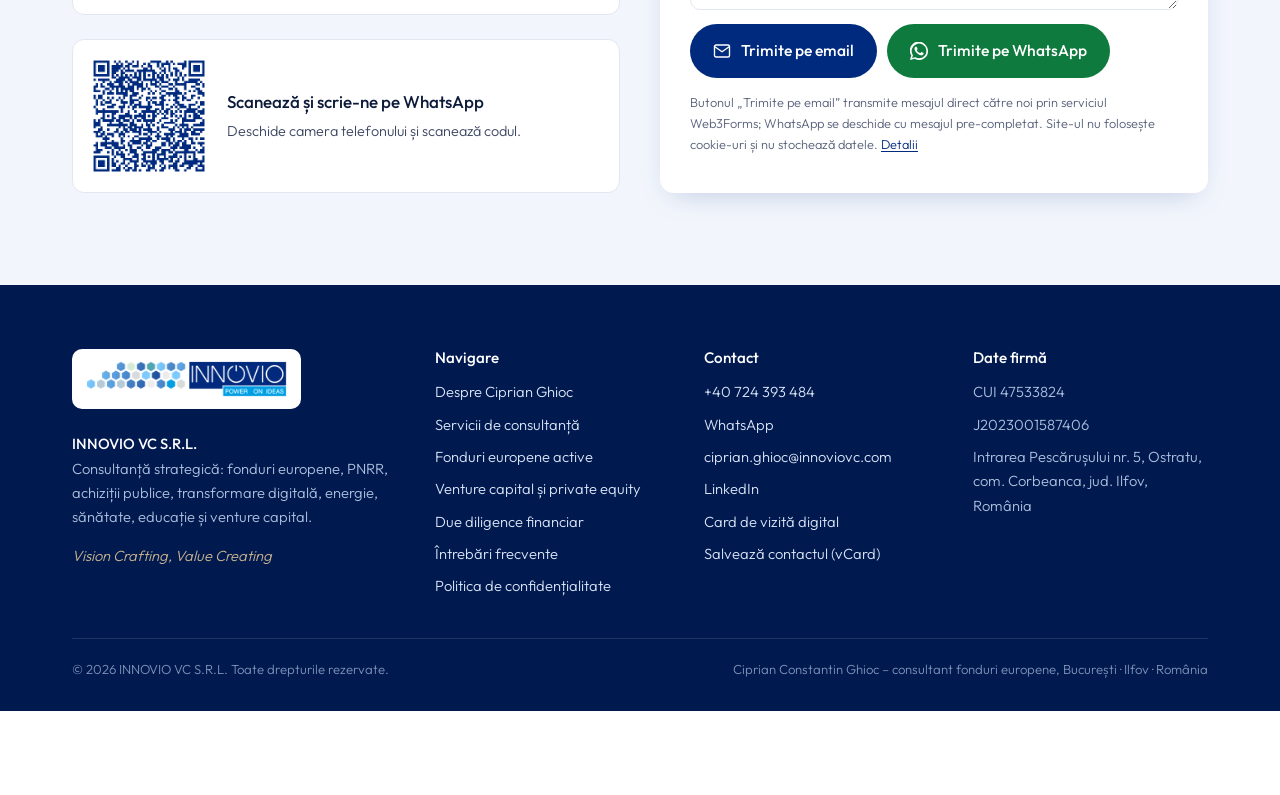
==== commit fae4fca6: "Actualizare fonduri europene 2026-11-27" ====
--- a/index.html
+++ b/index.html
@@ -81,12 +81,12 @@
 <section id="fonduri" class="bg-mist"><div class="wrap">
  <div class="section-head"><span class="eyebrow">Actualizat zilnic</span><h2>Apeluri de finanțare <strong>active acum</strong></h2><p class="lead">O selecție din apelurile deschise publicate pe portalul oficial oportunitati-ue.gov.ro. Apăsați „Aplică acum” și primiți o ofertă de consultanță.</p></div>
 <!--FONDURI-START-->
-<div class="calls"><article class="call" data-cat="imm" data-dl="1809291600" data-op="1795211940"><span class="tag">Programe Regionale</span><h3 class="call-t"><a href="https://oportunitati-ue.gov.ro/apel/prnv-2026-131-i-1-sprijin-pentru-dezvoltarea-de-tehnologii-strategice-pentru-europa-step/" target="_blank" rel="noopener nofollow">PRNV/2026/131.I/1 – Sprijin pentru dezvoltarea de tehnologii strategice pentru Europa – STEP</a></h3><dl><dt>Program</dt><dd>Programe Regionale</dd><dt>Data deschiderii</dt><dd>20 noiembrie 2026</dd><dt>Termen limită depunere</dt><dd>03 mai 2027 00:00</dd><dt>Buget</dt><dd>43.472.936,34 RON</dd></dl><div class="actions"><a class="btn btn-primary btn-sm" href="mailto:ciprian.ghioc@innoviovc.com" data-apply data-call="PRNV/2026/131.I/1 – Sprijin pentru dezvoltarea de tehnologii strategice pentru Europa – STEP">Aplică acum</a><a class="btn btn-wa btn-sm" href="https://wa.me/40724393484" data-wa-call target="_blank" rel="noopener" aria-label="Cere ofertă pe WhatsApp pentru acest apel">WhatsApp</a><a class="src" href="https://oportunitati-ue.gov.ro/apel/prnv-2026-131-i-1-sprijin-pentru-dezvoltarea-de-tehnologii-strategice-pentru-europa-step/" target="_blank" rel="noopener nofollow">Detalii oficiale ↗</a></div></article>
-<article class="call" data-cat="imm" data-dl="1795989600" data-op="1795125540"><span class="tag urgent">Termen: 3 zile</span><h3 class="call-t"><a href="https://oportunitati-ue.gov.ro/apel/pr-ne-2026-p1-rso1-3-1-5-instrumente-financiare-pentru-constructia-extinderea-parcurilor-industriale/" target="_blank" rel="noopener nofollow">PR/NE/2026/P1/RSO1.3/1/5 – Instrumente Financiare pentru construcția, extinderea parcurilor industriale</a></h3><dl><dt>Program</dt><dd>Programe Regionale</dd><dt>Data deschiderii</dt><dd>19 noiembrie 2026</dd><dt>Termen limită depunere</dt><dd>30 noiembrie 2026 00:00</dd><dt>Buget</dt><dd>267.205.000 RON</dd></dl><div class="actions"><a class="btn btn-primary btn-sm" href="mailto:ciprian.ghioc@innoviovc.com" data-apply data-call="PR/NE/2026/P1/RSO1.3/1/5 – Instrumente Financiare pentru construcția, extinderea parcurilor industriale">Aplică acum</a><a class="btn btn-wa btn-sm" href="https://wa.me/40724393484" data-wa-call target="_blank" rel="noopener" aria-label="Cere ofertă pe WhatsApp pentru acest apel">WhatsApp</a><a class="src" href="https://oportunitati-ue.gov.ro/apel/pr-ne-2026-p1-rso1-3-1-5-instrumente-financiare-pentru-constructia-extinderea-parcurilor-industriale/" target="_blank" rel="noopener nofollow">Detalii oficiale ↗</a></div></article>
+<div class="calls"><article class="call" data-cat="educatie social" data-dl="1801173600" data-op="1795730340"><span class="tag">Programul Educație și Ocupare</span><h3 class="call-t"><a href="https://oportunitati-ue.gov.ro/apel/restart-femei-pe-piata-muncii-2/" target="_blank" rel="noopener nofollow">ReSTART: Femei pe piața muncii</a></h3><dl><dt>Program</dt><dd>Programul Educație și Ocupare</dd><dt>Data deschiderii</dt><dd>26 noiembrie 2026</dd><dt>Termen limită depunere</dt><dd>29 ianuarie 2027 00:00</dd><dt>Buget</dt><dd>22.435.766,28 RON</dd></dl><div class="actions"><a class="btn btn-primary btn-sm" href="mailto:ciprian.ghioc@innoviovc.com" data-apply data-call="ReSTART: Femei pe piața muncii">Aplică acum</a><a class="btn btn-wa btn-sm" href="https://wa.me/40724393484" data-wa-call target="_blank" rel="noopener" aria-label="Cere ofertă pe WhatsApp pentru acest apel">WhatsApp</a><a class="src" href="https://oportunitati-ue.gov.ro/apel/restart-femei-pe-piata-muncii-2/" target="_blank" rel="noopener nofollow">Detalii oficiale ↗</a></div></article>
+<article class="call" data-cat="imm" data-dl="1809291600" data-op="1795211940"><span class="tag">Programe Regionale</span><h3 class="call-t"><a href="https://oportunitati-ue.gov.ro/apel/prnv-2026-131-i-1-sprijin-pentru-dezvoltarea-de-tehnologii-strategice-pentru-europa-step/" target="_blank" rel="noopener nofollow">PRNV/2026/131.I/1 – Sprijin pentru dezvoltarea de tehnologii strategice pentru Europa – STEP</a></h3><dl><dt>Program</dt><dd>Programe Regionale</dd><dt>Data deschiderii</dt><dd>20 noiembrie 2026</dd><dt>Termen limită depunere</dt><dd>03 mai 2027 00:00</dd><dt>Buget</dt><dd>43.472.936,34 RON</dd></dl><div class="actions"><a class="btn btn-primary btn-sm" href="mailto:ciprian.ghioc@innoviovc.com" data-apply data-call="PRNV/2026/131.I/1 – Sprijin pentru dezvoltarea de tehnologii strategice pentru Europa – STEP">Aplică acum</a><a class="btn btn-wa btn-sm" href="https://wa.me/40724393484" data-wa-call target="_blank" rel="noopener" aria-label="Cere ofertă pe WhatsApp pentru acest apel">WhatsApp</a><a class="src" href="https://oportunitati-ue.gov.ro/apel/prnv-2026-131-i-1-sprijin-pentru-dezvoltarea-de-tehnologii-strategice-pentru-europa-step/" target="_blank" rel="noopener nofollow">Detalii oficiale ↗</a></div></article>
+<article class="call" data-cat="imm" data-dl="1795989600" data-op="1795125540"><span class="tag urgent">Termen: 2 zile</span><h3 class="call-t"><a href="https://oportunitati-ue.gov.ro/apel/pr-ne-2026-p1-rso1-3-1-5-instrumente-financiare-pentru-constructia-extinderea-parcurilor-industriale/" target="_blank" rel="noopener nofollow">PR/NE/2026/P1/RSO1.3/1/5 – Instrumente Financiare pentru construcția, extinderea parcurilor industriale</a></h3><dl><dt>Program</dt><dd>Programe Regionale</dd><dt>Data deschiderii</dt><dd>19 noiembrie 2026</dd><dt>Termen limită depunere</dt><dd>30 noiembrie 2026 00:00</dd><dt>Buget</dt><dd>267.205.000 RON</dd></dl><div class="actions"><a class="btn btn-primary btn-sm" href="mailto:ciprian.ghioc@innoviovc.com" data-apply data-call="PR/NE/2026/P1/RSO1.3/1/5 – Instrumente Financiare pentru construcția, extinderea parcurilor industriale">Aplică acum</a><a class="btn btn-wa btn-sm" href="https://wa.me/40724393484" data-wa-call target="_blank" rel="noopener" aria-label="Cere ofertă pe WhatsApp pentru acest apel">WhatsApp</a><a class="src" href="https://oportunitati-ue.gov.ro/apel/pr-ne-2026-p1-rso1-3-1-5-instrumente-financiare-pentru-constructia-extinderea-parcurilor-industriale/" target="_blank" rel="noopener nofollow">Detalii oficiale ↗</a></div></article>
 <article class="call" data-cat="sanatate social public" data-dl="1800021600" data-op="1794866340"><span class="tag">Programul Incluziune și Demnitate…</span><h3 class="call-t"><a href="https://oportunitati-ue.gov.ro/apel/ghidul-solicitantului-servicii-de-ingrijire-la-domiciliu-pentru-persoanele-varstnice-iti-microregiunea-tara-fagarasului-relansare-2026/" target="_blank" rel="noopener nofollow">Ghidul Solicitantului „Servicii de îngrijire la domiciliu pentru persoanele vârstnice” – ITI Microregiunea Țara Făgărașului – relansare 2026</a></h3><dl><dt>Program</dt><dd>Programul Incluziune și Demnitate Socială</dd><dt>Data deschiderii</dt><dd>16 noiembrie 2026</dd><dt>Termen limită depunere</dt><dd>15 ianuarie 2027 16:00</dd><dt>Buget</dt><dd>107.268,75 EUR</dd></dl><div class="actions"><a class="btn btn-primary btn-sm" href="mailto:ciprian.ghioc@innoviovc.com" data-apply data-call="Ghidul Solicitantului „Servicii de îngrijire la domiciliu pentru persoanele vârstnice” – ITI Microregiunea Țara Făgărașului – relansare 2026">Aplică acum</a><a class="btn btn-wa btn-sm" href="https://wa.me/40724393484" data-wa-call target="_blank" rel="noopener" aria-label="Cere ofertă pe WhatsApp pentru acest apel">WhatsApp</a><a class="src" href="https://oportunitati-ue.gov.ro/apel/ghidul-solicitantului-servicii-de-ingrijire-la-domiciliu-pentru-persoanele-varstnice-iti-microregiunea-tara-fagarasului-relansare-2026/" target="_blank" rel="noopener nofollow">Detalii oficiale ↗</a></div></article>
 <article class="call" data-cat="sanatate social public" data-dl="1800021600" data-op="1794866340"><span class="tag">Programul Incluziune și Demnitate…</span><h3 class="call-t"><a href="https://oportunitati-ue.gov.ro/apel/ghidul-solicitantului-servicii-de-ingrijire-la-domiciliu-pentru-persoanele-varstnice-iti-motii-tara-de-piatra-2/" target="_blank" rel="noopener nofollow">Ghidul Solicitantului „Servicii de îngrijire la domiciliu pentru persoanele vârstnice” – ITI Moții Țara de Piatră</a></h3><dl><dt>Program</dt><dd>Programul Incluziune și Demnitate Socială</dd><dt>Data deschiderii</dt><dd>16 noiembrie 2026</dd><dt>Termen limită depunere</dt><dd>15 ianuarie 2027 16:00</dd><dt>Buget</dt><dd>117.144,02 EUR</dd></dl><div class="actions"><a class="btn btn-primary btn-sm" href="mailto:ciprian.ghioc@innoviovc.com" data-apply data-call="Ghidul Solicitantului „Servicii de îngrijire la domiciliu pentru persoanele vârstnice” – ITI Moții Țara de Piatră">Aplică acum</a><a class="btn btn-wa btn-sm" href="https://wa.me/40724393484" data-wa-call target="_blank" rel="noopener" aria-label="Cere ofertă pe WhatsApp pentru acest apel">WhatsApp</a><a class="src" href="https://oportunitati-ue.gov.ro/apel/ghidul-solicitantului-servicii-de-ingrijire-la-domiciliu-pentru-persoanele-varstnice-iti-motii-tara-de-piatra-2/" target="_blank" rel="noopener nofollow">Detalii oficiale ↗</a></div></article>
-<article class="call" data-cat="sanatate social public" data-dl="1800021600" data-op="1794866340"><span class="tag">Programul Incluziune și Demnitate…</span><h3 class="call-t"><a href="https://oportunitati-ue.gov.ro/apel/ghidul-solicitantului-servicii-de-ingrijire-de-zi-terapii-psihologice-pentru-copiii-cu-dizabilitati-iti-valea-jiului-relansare-2/" target="_blank" rel="noopener nofollow">Ghidul Solicitantului „Servicii de îngrijire de zi – terapii psihologice pentru persoane vârstnice” – ITI Valea Jiului – RELANSARE</a></h3><dl><dt>Program</dt><dd>Programul Incluziune și Demnitate Socială</dd><dt>Data deschiderii</dt><dd>16 noiembrie 2026</dd><dt>Termen limită depunere</dt><dd>15 ianuarie 2027 16:00</dd><dt>Buget</dt><dd>192.729,86 EUR</dd></dl><div class="actions"><a class="btn btn-primary btn-sm" href="mailto:ciprian.ghioc@innoviovc.com" data-apply data-call="Ghidul Solicitantului „Servicii de îngrijire de zi – terapii psihologice pentru persoane vârstnice” – ITI Valea Jiului – RELANSARE">Aplică acum</a><a class="btn btn-wa btn-sm" href="https://wa.me/40724393484" data-wa-call target="_blank" rel="noopener" aria-label="Cere ofertă pe WhatsApp pentru acest apel">WhatsApp</a><a class="src" href="https://oportunitati-ue.gov.ro/apel/ghidul-solicitantului-servicii-de-ingrijire-de-zi-terapii-psihologice-pentru-copiii-cu-dizabilitati-iti-valea-jiului-relansare-2/" target="_blank" rel="noopener nofollow">Detalii oficiale ↗</a></div></article>
-<article class="call" data-cat="sanatate social public" data-dl="1800021600" data-op="1794866340"><span class="tag">Programul Incluziune și Demnitate…</span><h3 class="call-t"><a href="https://oportunitati-ue.gov.ro/apel/ghidul-solicitantului-servicii-de-ingrijire-de-zi-terapii-psihologice-pentru-copiii-cu-dizabilitati-iti-valea-jiului-relansare/" target="_blank" rel="noopener nofollow">Ghidul Solicitantului „Servicii de îngrijire de zi – terapii psihologice pentru copiii cu dizabilități” – ITI Valea Jiului -RELANSARE</a></h3><dl><dt>Program</dt><dd>Programul Incluziune și Demnitate Socială</dd><dt>Data deschiderii</dt><dd>16 noiembrie 2026</dd><dt>Termen limită depunere</dt><dd>15 ianuarie 2027 16:00</dd><dt>Buget</dt><dd>158.121 EUR</dd></dl><div class="actions"><a class="btn btn-primary btn-sm" href="mailto:ciprian.ghioc@innoviovc.com" data-apply data-call="Ghidul Solicitantului „Servicii de îngrijire de zi – terapii psihologice pentru copiii cu dizabilități” – ITI Valea Jiului -RELANSARE">Aplică acum</a><a class="btn btn-wa btn-sm" href="https://wa.me/40724393484" data-wa-call target="_blank" rel="noopener" aria-label="Cere ofertă pe WhatsApp pentru acest apel">WhatsApp</a><a class="src" href="https://oportunitati-ue.gov.ro/apel/ghidul-solicitantului-servicii-de-ingrijire-de-zi-terapii-psihologice-pentru-copiii-cu-dizabilitati-iti-valea-jiului-relansare/" target="_blank" rel="noopener nofollow">Detalii oficiale ↗</a></div></article></div><p class="updated" style="margin-top:14px">Actualizat automat: 26 noiembrie 2026, ora 07:43 · <span class="js-call-total" data-total="416" data-soon="1795989600,1796144400,1796385600,1796058000,1795885200,1796144400,1796083140,1796050800,1796306400,1796306400,1796230800,1796144400,1795910340,1795730400,1796220000,1795788000,1795788000,1795788000,1796047200,1796050800,1795788000,1796065200,1796209200,1796050800,1796083200,1796083200,1796047200,1796299200,1796083200,1796083200,1796083200,1796090400,1795773600,1796223600,1796198400,1796310000,1796050800,1795989600,1796310000,1796184000,1796083200,1796083200,1796083200,1796083200,1796083200,1796083200,1796083200,1796083200,1796083200,1796083200,1796083200,1796083200,1796083200,1796083200,1796047200,1795730400">416</span> apeluri active · sursa: oportunitati-ue.gov.ro</p>
+<article class="call" data-cat="sanatate social public" data-dl="1800021600" data-op="1794866340"><span class="tag">Programul Incluziune și Demnitate…</span><h3 class="call-t"><a href="https://oportunitati-ue.gov.ro/apel/ghidul-solicitantului-servicii-de-ingrijire-de-zi-terapii-psihologice-pentru-copiii-cu-dizabilitati-iti-valea-jiului-relansare-2/" target="_blank" rel="noopener nofollow">Ghidul Solicitantului „Servicii de îngrijire de zi – terapii psihologice pentru persoane vârstnice” – ITI Valea Jiului – RELANSARE</a></h3><dl><dt>Program</dt><dd>Programul Incluziune și Demnitate Socială</dd><dt>Data deschiderii</dt><dd>16 noiembrie 2026</dd><dt>Termen limită depunere</dt><dd>15 ianuarie 2027 16:00</dd><dt>Buget</dt><dd>192.729,86 EUR</dd></dl><div class="actions"><a class="btn btn-primary btn-sm" href="mailto:ciprian.ghioc@innoviovc.com" data-apply data-call="Ghidul Solicitantului „Servicii de îngrijire de zi – terapii psihologice pentru persoane vârstnice” – ITI Valea Jiului – RELANSARE">Aplică acum</a><a class="btn btn-wa btn-sm" href="https://wa.me/40724393484" data-wa-call target="_blank" rel="noopener" aria-label="Cere ofertă pe WhatsApp pentru acest apel">WhatsApp</a><a class="src" href="https://oportunitati-ue.gov.ro/apel/ghidul-solicitantului-servicii-de-ingrijire-de-zi-terapii-psihologice-pentru-copiii-cu-dizabilitati-iti-valea-jiului-relansare-2/" target="_blank" rel="noopener nofollow">Detalii oficiale ↗</a></div></article></div><p class="updated" style="margin-top:14px">Actualizat automat: 27 noiembrie 2026, ora 10:22 · <span class="js-call-total" data-total="417" data-soon="1795989600,1796144400,1796385600,1796058000,1795885200,1796144400,1796083140,1796050800,1796306400,1796306400,1796230800,1796144400,1795910340,1796594400,1796220000,1795788000,1795788000,1795788000,1796047200,1796050800,1795788000,1796065200,1796209200,1796050800,1796083200,1796083200,1796047200,1796299200,1796083200,1796083200,1796083200,1796090400,1795773600,1796223600,1796198400,1796310000,1796050800,1795989600,1796310000,1796184000,1796594400,1796083200,1796083200,1796083200,1796083200,1796083200,1796083200,1796083200,1796083200,1796083200,1796083200,1796083200,1796083200,1796083200,1796083200,1796594400">417</span> apeluri active · sursa: oportunitati-ue.gov.ro</p>
 <!--FONDURI-END-->
  <p style="margin-top:28px"><a class="btn btn-primary" href="fonduri-europene/">Toate apelurile active <svg viewBox="0 0 24 24" fill="none" stroke="currentColor" stroke-width="2" stroke-linecap="round" stroke-linejoin="round" aria-hidden="true"><path d="M5 12h14M13 5l7 7-7 7"/></svg></a></p>
 </div></section>
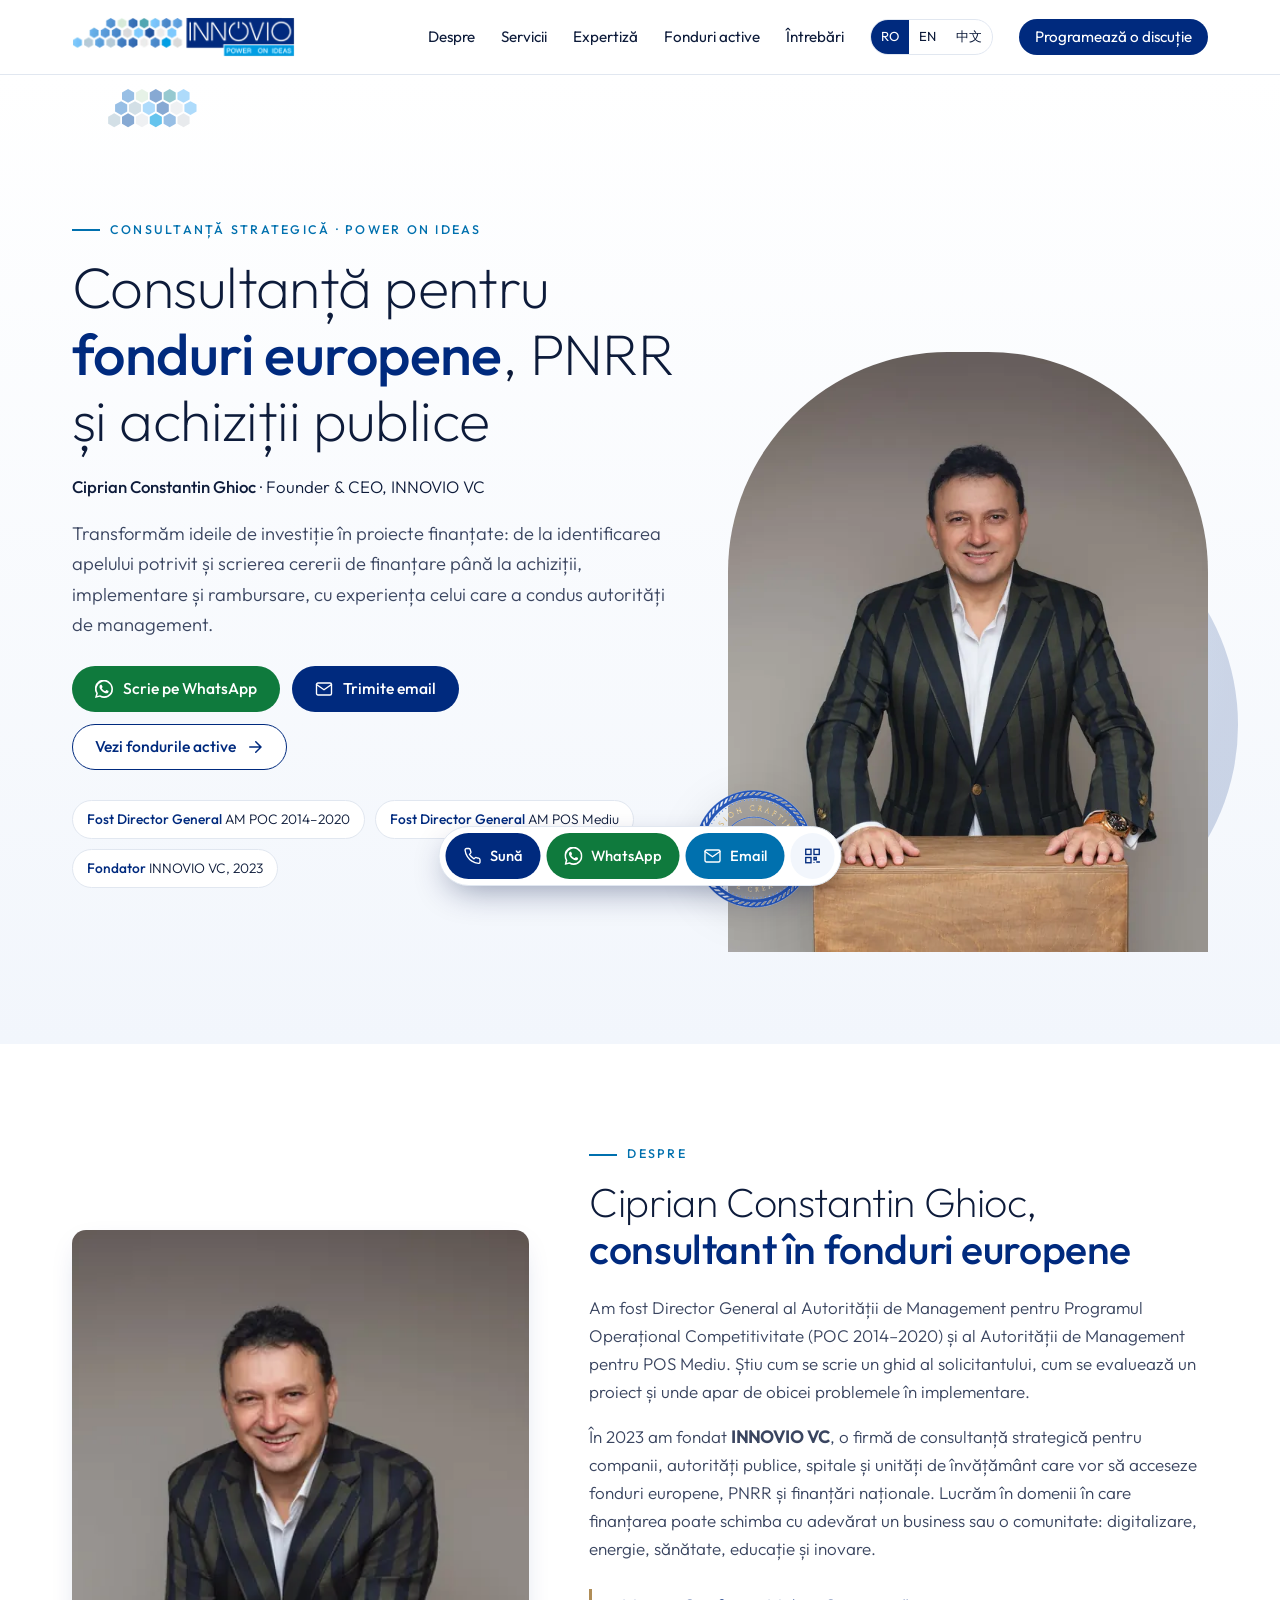
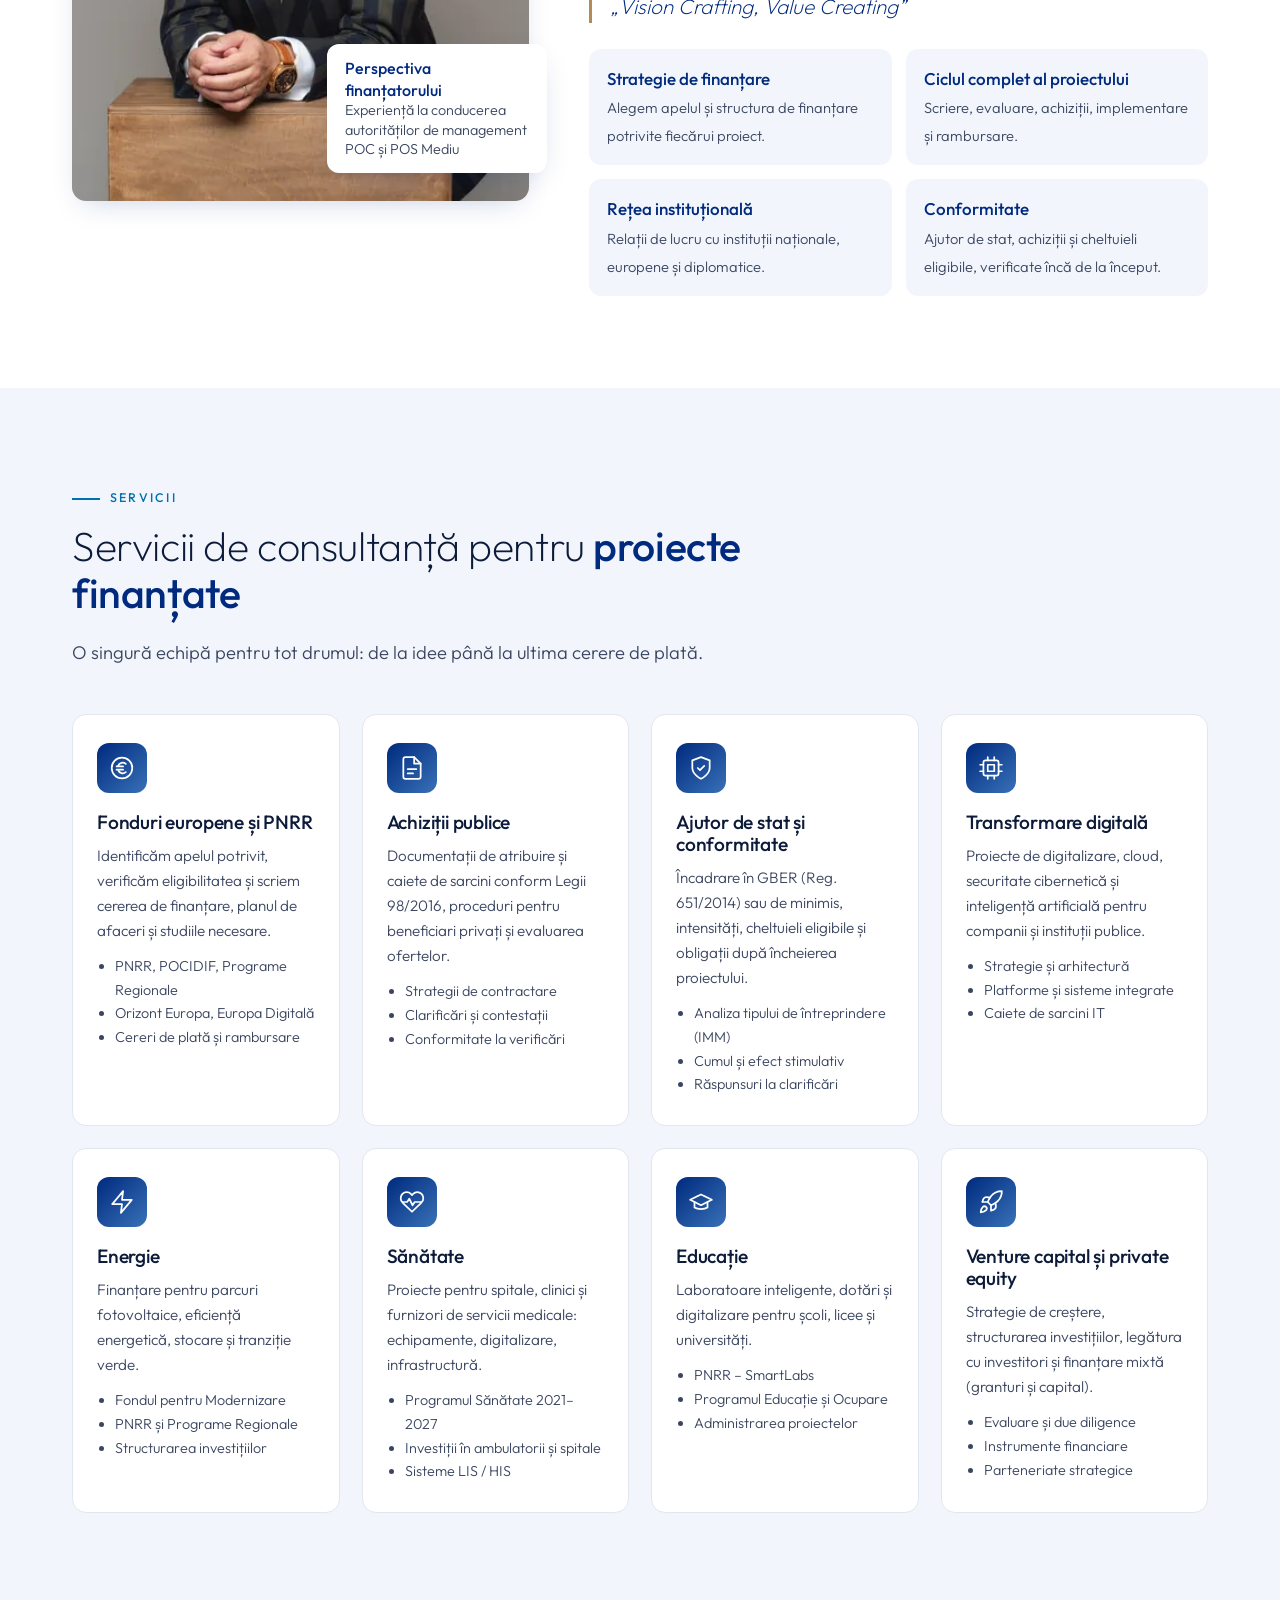
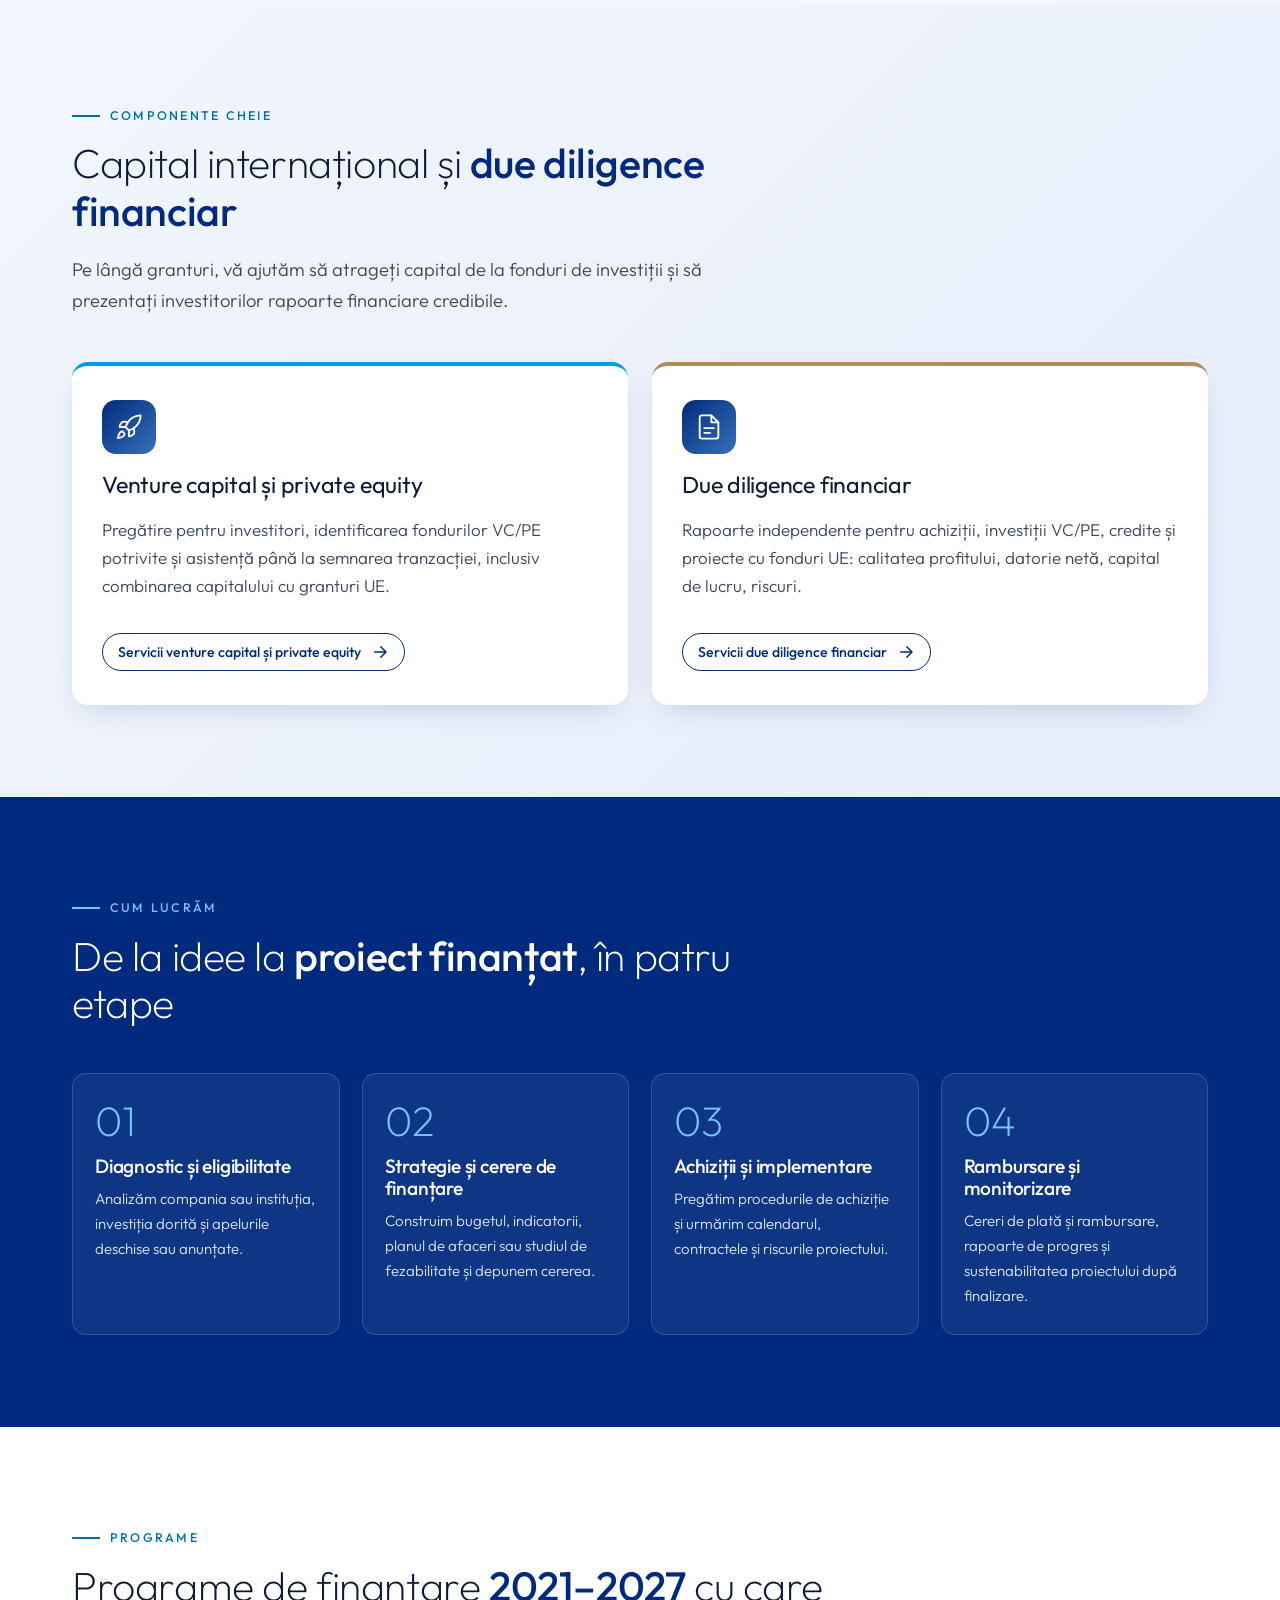
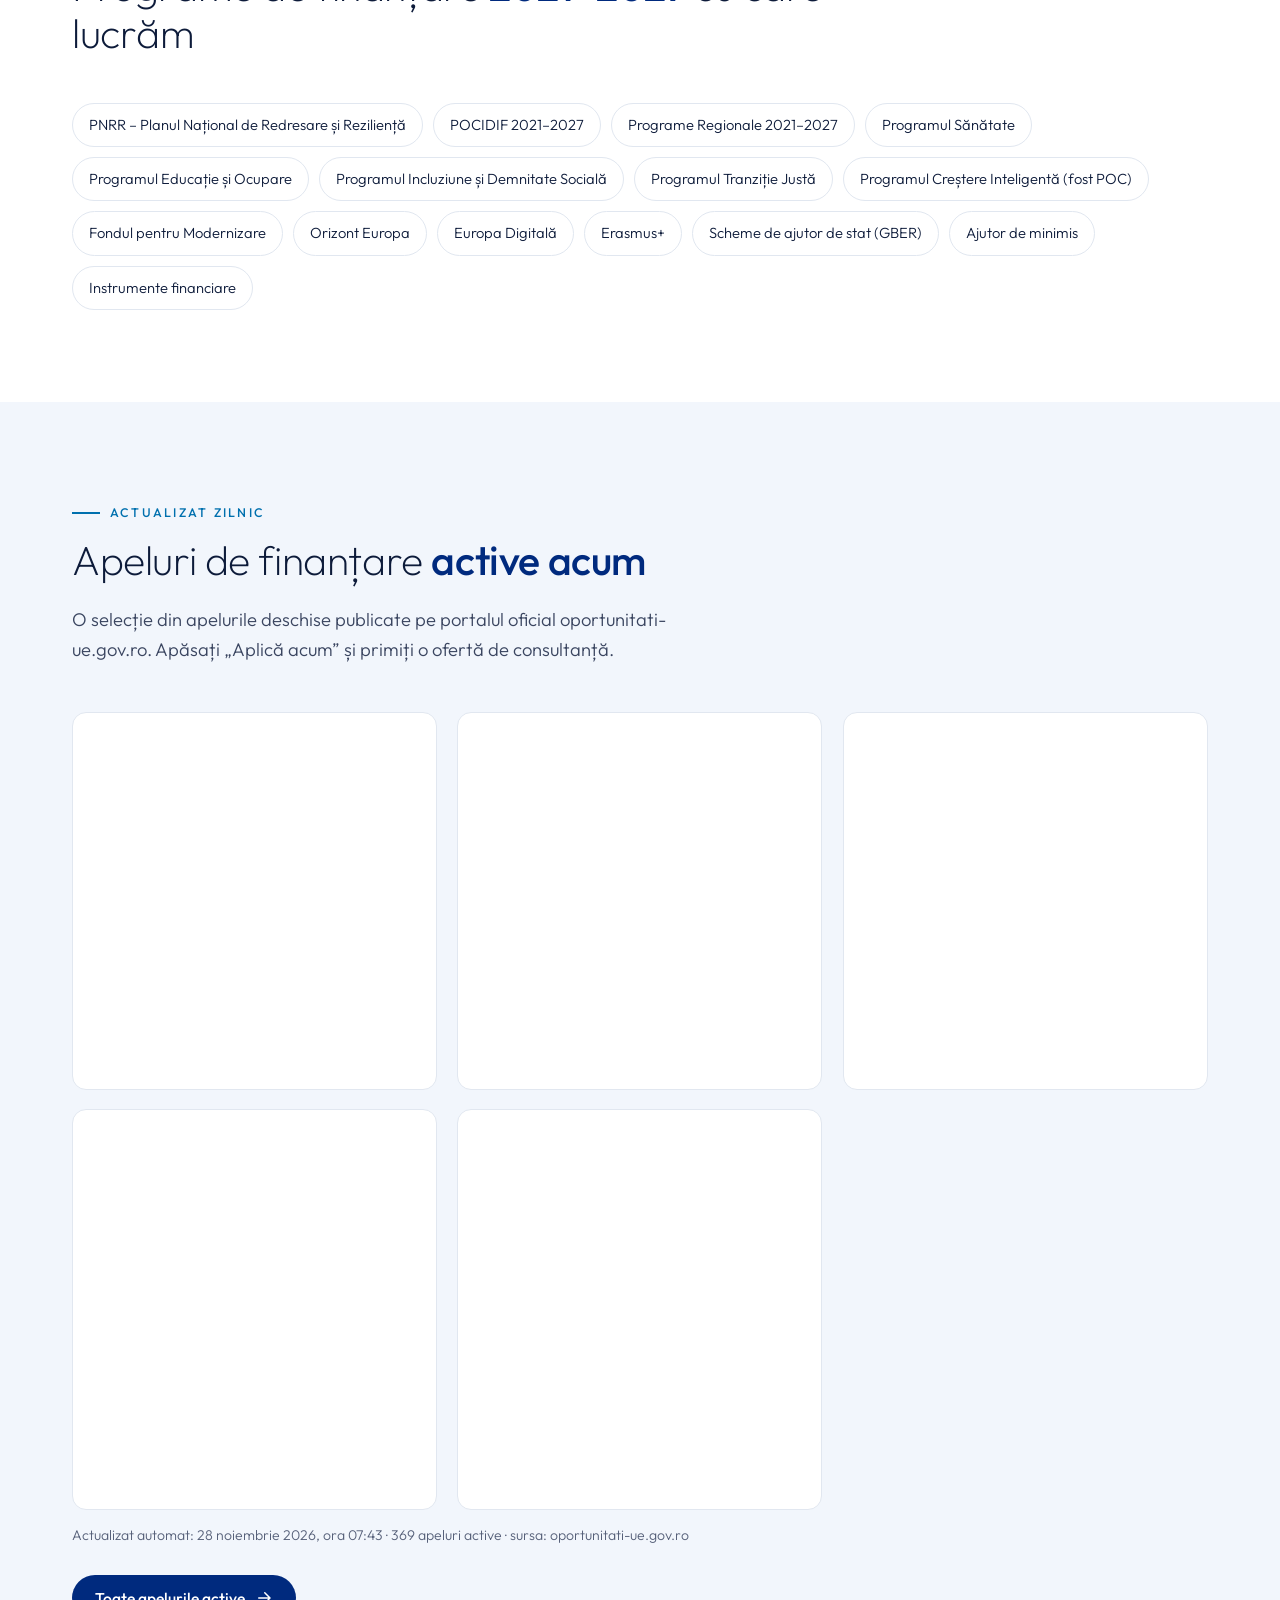
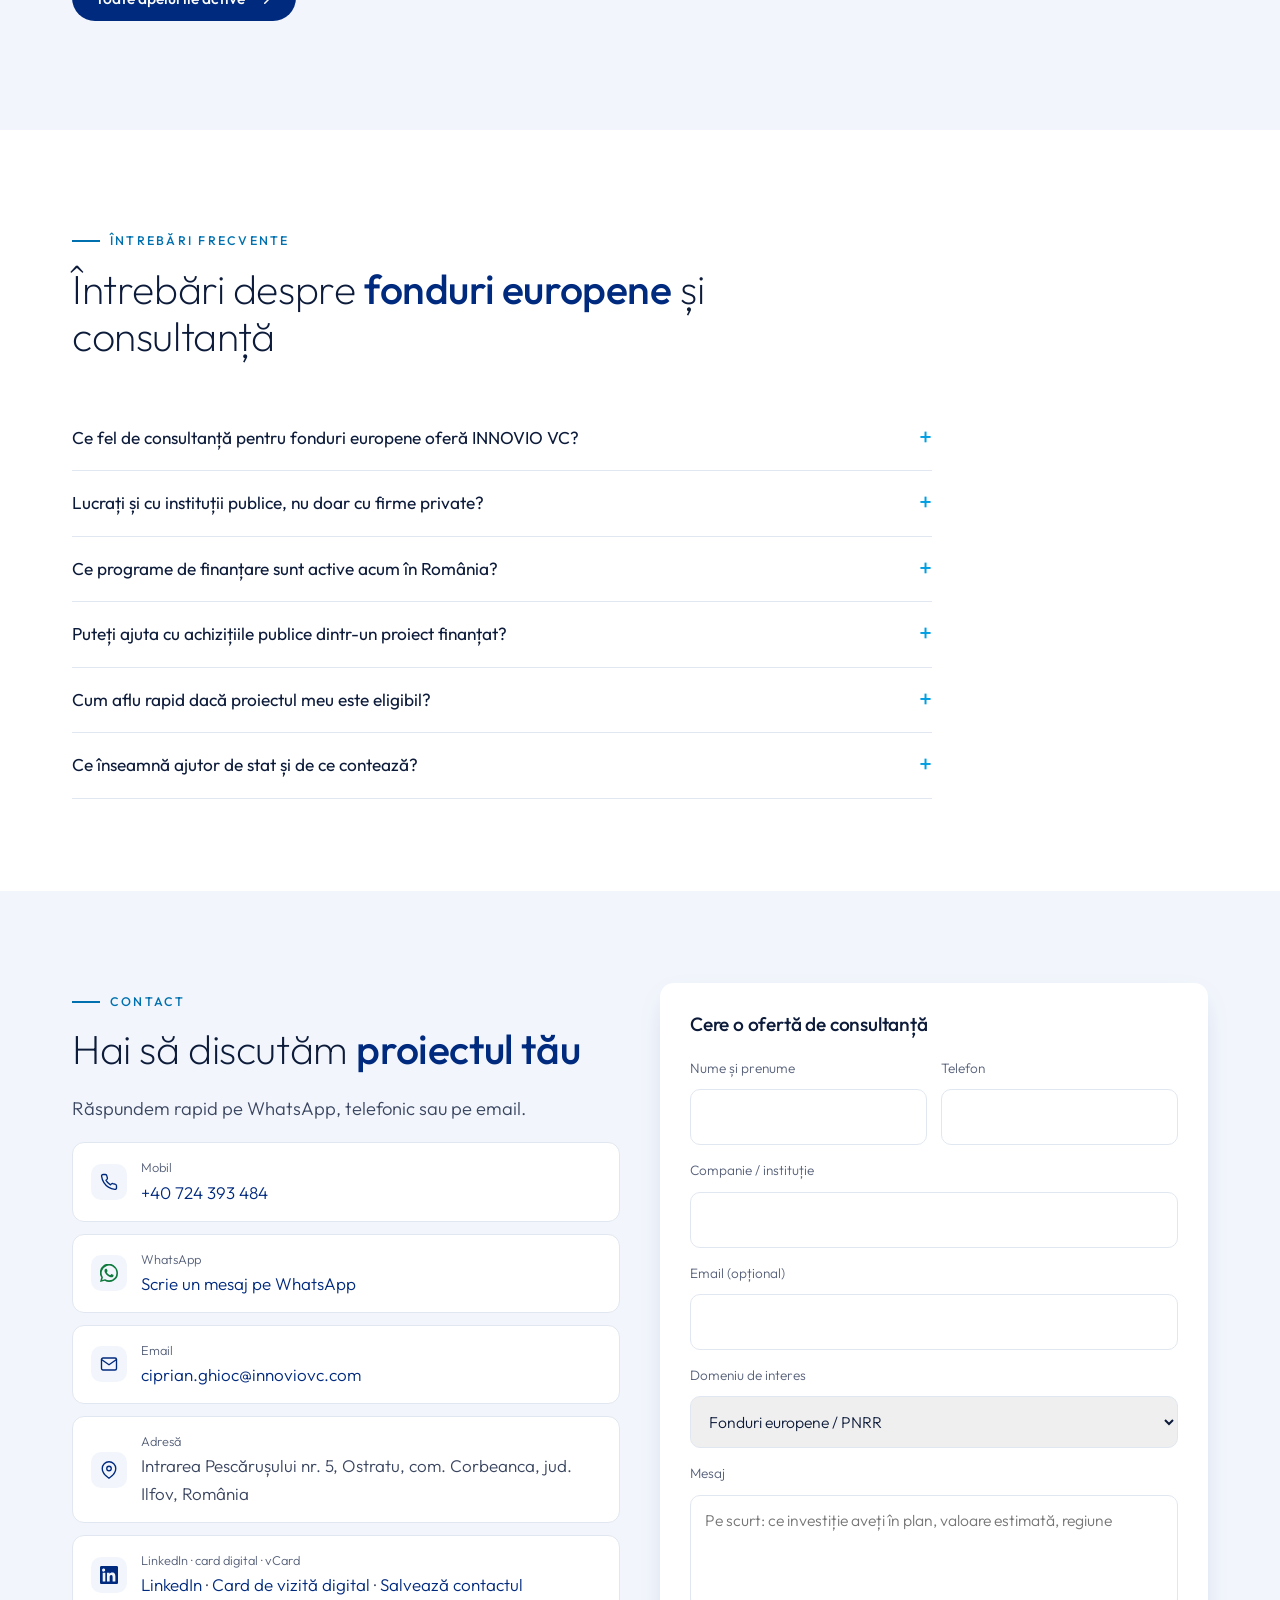
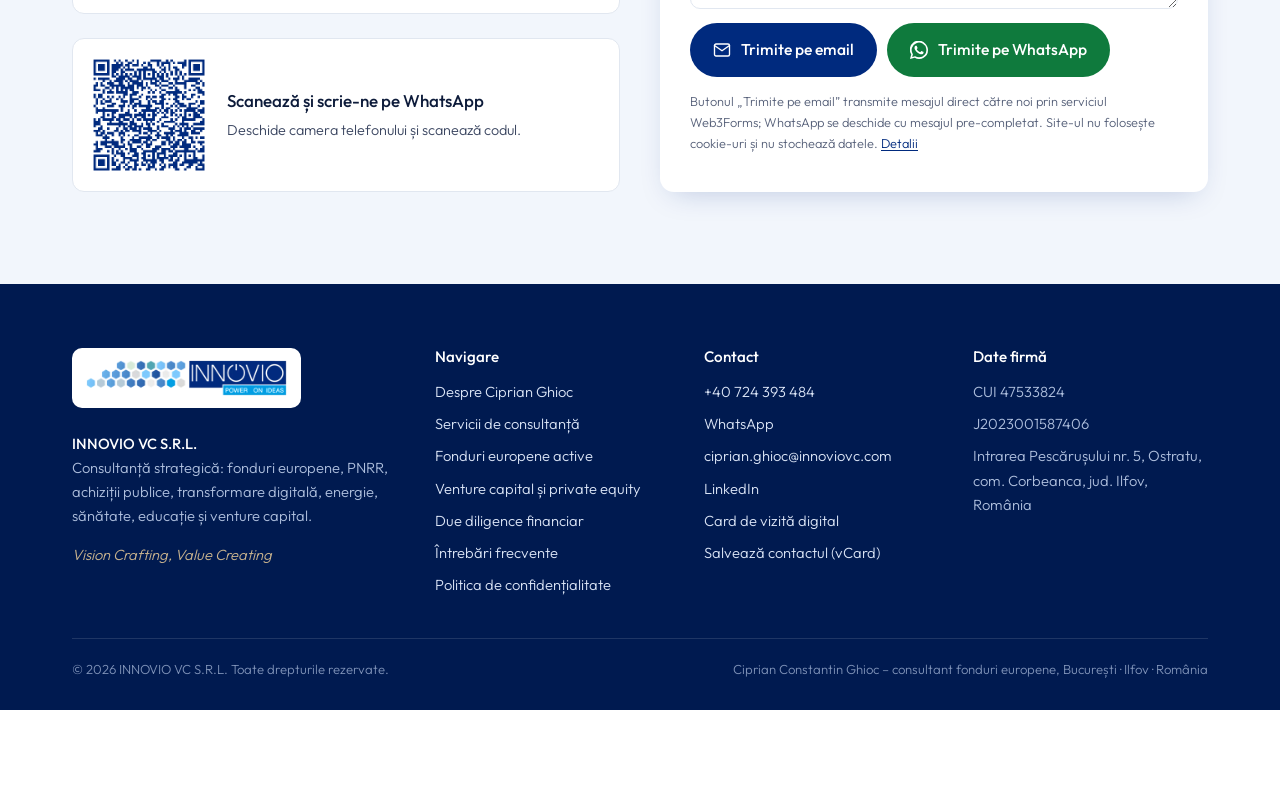
==== commit 72e5878c: "Actualizare fonduri europene 2026-11-28" ====
--- a/index.html
+++ b/index.html
@@ -81,12 +81,12 @@
 <section id="fonduri" class="bg-mist"><div class="wrap">
  <div class="section-head"><span class="eyebrow">Actualizat zilnic</span><h2>Apeluri de finanțare <strong>active acum</strong></h2><p class="lead">O selecție din apelurile deschise publicate pe portalul oficial oportunitati-ue.gov.ro. Apăsați „Aplică acum” și primiți o ofertă de consultanță.</p></div>
 <!--FONDURI-START-->
-<div class="calls"><article class="call" data-cat="educatie social" data-dl="1801173600" data-op="1795730340"><span class="tag">Programul Educație și Ocupare</span><h3 class="call-t"><a href="https://oportunitati-ue.gov.ro/apel/restart-femei-pe-piata-muncii-2/" target="_blank" rel="noopener nofollow">ReSTART: Femei pe piața muncii</a></h3><dl><dt>Program</dt><dd>Programul Educație și Ocupare</dd><dt>Data deschiderii</dt><dd>26 noiembrie 2026</dd><dt>Termen limită depunere</dt><dd>29 ianuarie 2027 00:00</dd><dt>Buget</dt><dd>22.435.766,28 RON</dd></dl><div class="actions"><a class="btn btn-primary btn-sm" href="mailto:ciprian.ghioc@innoviovc.com" data-apply data-call="ReSTART: Femei pe piața muncii">Aplică acum</a><a class="btn btn-wa btn-sm" href="https://wa.me/40724393484" data-wa-call target="_blank" rel="noopener" aria-label="Cere ofertă pe WhatsApp pentru acest apel">WhatsApp</a><a class="src" href="https://oportunitati-ue.gov.ro/apel/restart-femei-pe-piata-muncii-2/" target="_blank" rel="noopener nofollow">Detalii oficiale ↗</a></div></article>
+<div class="calls"><article class="call" data-cat="energie" data-dl="1799964000" data-op="1795816740"><span class="tag">Programe Regionale</span><h3 class="call-t"><a href="https://oportunitati-ue.gov.ro/apel/sprijin-pentru-dezvoltare-teritoriala-integrata-apelul-2-de-proiecte-dedicat-patrimoniului-cultural-din-mediul-rural/" target="_blank" rel="noopener nofollow">SPRIJIN PENTRU DEZVOLTARE TERITORIALĂ INTEGRATĂ-APELUL 2 DE PROIECTE DEDICAT PATRIMONIULUI CULTURAL DIN MEDIUL RURAL</a></h3><dl><dt>Program</dt><dd>Programe Regionale</dd><dt>Data deschiderii</dt><dd>27 noiembrie 2026</dd><dt>Termen limită depunere</dt><dd>15 ianuarie 2027 00:00</dd><dt>Buget</dt><dd>30.807.165 RON</dd></dl><div class="actions"><a class="btn btn-primary btn-sm" href="mailto:ciprian.ghioc@innoviovc.com" data-apply data-call="SPRIJIN PENTRU DEZVOLTARE TERITORIALĂ INTEGRATĂ-APELUL 2 DE PROIECTE DEDICAT PATRIMONIULUI CULTURAL DIN MEDIUL RURAL">Aplică acum</a><a class="btn btn-wa btn-sm" href="https://wa.me/40724393484" data-wa-call target="_blank" rel="noopener" aria-label="Cere ofertă pe WhatsApp pentru acest apel">WhatsApp</a><a class="src" href="https://oportunitati-ue.gov.ro/apel/sprijin-pentru-dezvoltare-teritoriala-integrata-apelul-2-de-proiecte-dedicat-patrimoniului-cultural-din-mediul-rural/" target="_blank" rel="noopener nofollow">Detalii oficiale ↗</a></div></article>
+<article class="call" data-cat="educatie social public" data-dl="1801173600" data-op="1795816740"><span class="tag">Programul Educație și Ocupare</span><h3 class="call-t"><a href="https://oportunitati-ue.gov.ro/apel/scoli-pentru-viitor-iti-valea-jiului/" target="_blank" rel="noopener nofollow">ȘCOLI PENTRU VIITOR – ITI VALEA JIULUI</a></h3><dl><dt>Program</dt><dd>Programul Educație și Ocupare</dd><dt>Data deschiderii</dt><dd>27 noiembrie 2026</dd><dt>Termen limită depunere</dt><dd>29 ianuarie 2027 00:00</dd><dt>Buget</dt><dd>18.704.350 RON</dd></dl><div class="actions"><a class="btn btn-primary btn-sm" href="mailto:ciprian.ghioc@innoviovc.com" data-apply data-call="ȘCOLI PENTRU VIITOR – ITI VALEA JIULUI">Aplică acum</a><a class="btn btn-wa btn-sm" href="https://wa.me/40724393484" data-wa-call target="_blank" rel="noopener" aria-label="Cere ofertă pe WhatsApp pentru acest apel">WhatsApp</a><a class="src" href="https://oportunitati-ue.gov.ro/apel/scoli-pentru-viitor-iti-valea-jiului/" target="_blank" rel="noopener nofollow">Detalii oficiale ↗</a></div></article>
+<article class="call" data-cat="educatie social" data-dl="1801173600" data-op="1795730340"><span class="tag">Programul Educație și Ocupare</span><h3 class="call-t"><a href="https://oportunitati-ue.gov.ro/apel/restart-femei-pe-piata-muncii-2/" target="_blank" rel="noopener nofollow">ReSTART: Femei pe piața muncii</a></h3><dl><dt>Program</dt><dd>Programul Educație și Ocupare</dd><dt>Data deschiderii</dt><dd>26 noiembrie 2026</dd><dt>Termen limită depunere</dt><dd>29 ianuarie 2027 00:00</dd><dt>Buget</dt><dd>22.435.766,28 RON</dd></dl><div class="actions"><a class="btn btn-primary btn-sm" href="mailto:ciprian.ghioc@innoviovc.com" data-apply data-call="ReSTART: Femei pe piața muncii">Aplică acum</a><a class="btn btn-wa btn-sm" href="https://wa.me/40724393484" data-wa-call target="_blank" rel="noopener" aria-label="Cere ofertă pe WhatsApp pentru acest apel">WhatsApp</a><a class="src" href="https://oportunitati-ue.gov.ro/apel/restart-femei-pe-piata-muncii-2/" target="_blank" rel="noopener nofollow">Detalii oficiale ↗</a></div></article>
 <article class="call" data-cat="imm" data-dl="1809291600" data-op="1795211940"><span class="tag">Programe Regionale</span><h3 class="call-t"><a href="https://oportunitati-ue.gov.ro/apel/prnv-2026-131-i-1-sprijin-pentru-dezvoltarea-de-tehnologii-strategice-pentru-europa-step/" target="_blank" rel="noopener nofollow">PRNV/2026/131.I/1 – Sprijin pentru dezvoltarea de tehnologii strategice pentru Europa – STEP</a></h3><dl><dt>Program</dt><dd>Programe Regionale</dd><dt>Data deschiderii</dt><dd>20 noiembrie 2026</dd><dt>Termen limită depunere</dt><dd>03 mai 2027 00:00</dd><dt>Buget</dt><dd>43.472.936,34 RON</dd></dl><div class="actions"><a class="btn btn-primary btn-sm" href="mailto:ciprian.ghioc@innoviovc.com" data-apply data-call="PRNV/2026/131.I/1 – Sprijin pentru dezvoltarea de tehnologii strategice pentru Europa – STEP">Aplică acum</a><a class="btn btn-wa btn-sm" href="https://wa.me/40724393484" data-wa-call target="_blank" rel="noopener" aria-label="Cere ofertă pe WhatsApp pentru acest apel">WhatsApp</a><a class="src" href="https://oportunitati-ue.gov.ro/apel/prnv-2026-131-i-1-sprijin-pentru-dezvoltarea-de-tehnologii-strategice-pentru-europa-step/" target="_blank" rel="noopener nofollow">Detalii oficiale ↗</a></div></article>
-<article class="call" data-cat="imm" data-dl="1795989600" data-op="1795125540"><span class="tag urgent">Termen: 2 zile</span><h3 class="call-t"><a href="https://oportunitati-ue.gov.ro/apel/pr-ne-2026-p1-rso1-3-1-5-instrumente-financiare-pentru-constructia-extinderea-parcurilor-industriale/" target="_blank" rel="noopener nofollow">PR/NE/2026/P1/RSO1.3/1/5 – Instrumente Financiare pentru construcția, extinderea parcurilor industriale</a></h3><dl><dt>Program</dt><dd>Programe Regionale</dd><dt>Data deschiderii</dt><dd>19 noiembrie 2026</dd><dt>Termen limită depunere</dt><dd>30 noiembrie 2026 00:00</dd><dt>Buget</dt><dd>267.205.000 RON</dd></dl><div class="actions"><a class="btn btn-primary btn-sm" href="mailto:ciprian.ghioc@innoviovc.com" data-apply data-call="PR/NE/2026/P1/RSO1.3/1/5 – Instrumente Financiare pentru construcția, extinderea parcurilor industriale">Aplică acum</a><a class="btn btn-wa btn-sm" href="https://wa.me/40724393484" data-wa-call target="_blank" rel="noopener" aria-label="Cere ofertă pe WhatsApp pentru acest apel">WhatsApp</a><a class="src" href="https://oportunitati-ue.gov.ro/apel/pr-ne-2026-p1-rso1-3-1-5-instrumente-financiare-pentru-constructia-extinderea-parcurilor-industriale/" target="_blank" rel="noopener nofollow">Detalii oficiale ↗</a></div></article>
-<article class="call" data-cat="sanatate social public" data-dl="1800021600" data-op="1794866340"><span class="tag">Programul Incluziune și Demnitate…</span><h3 class="call-t"><a href="https://oportunitati-ue.gov.ro/apel/ghidul-solicitantului-servicii-de-ingrijire-la-domiciliu-pentru-persoanele-varstnice-iti-microregiunea-tara-fagarasului-relansare-2026/" target="_blank" rel="noopener nofollow">Ghidul Solicitantului „Servicii de îngrijire la domiciliu pentru persoanele vârstnice” – ITI Microregiunea Țara Făgărașului – relansare 2026</a></h3><dl><dt>Program</dt><dd>Programul Incluziune și Demnitate Socială</dd><dt>Data deschiderii</dt><dd>16 noiembrie 2026</dd><dt>Termen limită depunere</dt><dd>15 ianuarie 2027 16:00</dd><dt>Buget</dt><dd>107.268,75 EUR</dd></dl><div class="actions"><a class="btn btn-primary btn-sm" href="mailto:ciprian.ghioc@innoviovc.com" data-apply data-call="Ghidul Solicitantului „Servicii de îngrijire la domiciliu pentru persoanele vârstnice” – ITI Microregiunea Țara Făgărașului – relansare 2026">Aplică acum</a><a class="btn btn-wa btn-sm" href="https://wa.me/40724393484" data-wa-call target="_blank" rel="noopener" aria-label="Cere ofertă pe WhatsApp pentru acest apel">WhatsApp</a><a class="src" href="https://oportunitati-ue.gov.ro/apel/ghidul-solicitantului-servicii-de-ingrijire-la-domiciliu-pentru-persoanele-varstnice-iti-microregiunea-tara-fagarasului-relansare-2026/" target="_blank" rel="noopener nofollow">Detalii oficiale ↗</a></div></article>
-<article class="call" data-cat="sanatate social public" data-dl="1800021600" data-op="1794866340"><span class="tag">Programul Incluziune și Demnitate…</span><h3 class="call-t"><a href="https://oportunitati-ue.gov.ro/apel/ghidul-solicitantului-servicii-de-ingrijire-la-domiciliu-pentru-persoanele-varstnice-iti-motii-tara-de-piatra-2/" target="_blank" rel="noopener nofollow">Ghidul Solicitantului „Servicii de îngrijire la domiciliu pentru persoanele vârstnice” – ITI Moții Țara de Piatră</a></h3><dl><dt>Program</dt><dd>Programul Incluziune și Demnitate Socială</dd><dt>Data deschiderii</dt><dd>16 noiembrie 2026</dd><dt>Termen limită depunere</dt><dd>15 ianuarie 2027 16:00</dd><dt>Buget</dt><dd>117.144,02 EUR</dd></dl><div class="actions"><a class="btn btn-primary btn-sm" href="mailto:ciprian.ghioc@innoviovc.com" data-apply data-call="Ghidul Solicitantului „Servicii de îngrijire la domiciliu pentru persoanele vârstnice” – ITI Moții Țara de Piatră">Aplică acum</a><a class="btn btn-wa btn-sm" href="https://wa.me/40724393484" data-wa-call target="_blank" rel="noopener" aria-label="Cere ofertă pe WhatsApp pentru acest apel">WhatsApp</a><a class="src" href="https://oportunitati-ue.gov.ro/apel/ghidul-solicitantului-servicii-de-ingrijire-la-domiciliu-pentru-persoanele-varstnice-iti-motii-tara-de-piatra-2/" target="_blank" rel="noopener nofollow">Detalii oficiale ↗</a></div></article>
-<article class="call" data-cat="sanatate social public" data-dl="1800021600" data-op="1794866340"><span class="tag">Programul Incluziune și Demnitate…</span><h3 class="call-t"><a href="https://oportunitati-ue.gov.ro/apel/ghidul-solicitantului-servicii-de-ingrijire-de-zi-terapii-psihologice-pentru-copiii-cu-dizabilitati-iti-valea-jiului-relansare-2/" target="_blank" rel="noopener nofollow">Ghidul Solicitantului „Servicii de îngrijire de zi – terapii psihologice pentru persoane vârstnice” – ITI Valea Jiului – RELANSARE</a></h3><dl><dt>Program</dt><dd>Programul Incluziune și Demnitate Socială</dd><dt>Data deschiderii</dt><dd>16 noiembrie 2026</dd><dt>Termen limită depunere</dt><dd>15 ianuarie 2027 16:00</dd><dt>Buget</dt><dd>192.729,86 EUR</dd></dl><div class="actions"><a class="btn btn-primary btn-sm" href="mailto:ciprian.ghioc@innoviovc.com" data-apply data-call="Ghidul Solicitantului „Servicii de îngrijire de zi – terapii psihologice pentru persoane vârstnice” – ITI Valea Jiului – RELANSARE">Aplică acum</a><a class="btn btn-wa btn-sm" href="https://wa.me/40724393484" data-wa-call target="_blank" rel="noopener" aria-label="Cere ofertă pe WhatsApp pentru acest apel">WhatsApp</a><a class="src" href="https://oportunitati-ue.gov.ro/apel/ghidul-solicitantului-servicii-de-ingrijire-de-zi-terapii-psihologice-pentru-copiii-cu-dizabilitati-iti-valea-jiului-relansare-2/" target="_blank" rel="noopener nofollow">Detalii oficiale ↗</a></div></article></div><p class="updated" style="margin-top:14px">Actualizat automat: 27 noiembrie 2026, ora 10:22 · <span class="js-call-total" data-total="417" data-soon="1795989600,1796144400,1796385600,1796058000,1795885200,1796144400,1796083140,1796050800,1796306400,1796306400,1796230800,1796144400,1795910340,1796594400,1796220000,1795788000,1795788000,1795788000,1796047200,1796050800,1795788000,1796065200,1796209200,1796050800,1796083200,1796083200,1796047200,1796299200,1796083200,1796083200,1796083200,1796090400,1795773600,1796223600,1796198400,1796310000,1796050800,1795989600,1796310000,1796184000,1796594400,1796083200,1796083200,1796083200,1796083200,1796083200,1796083200,1796083200,1796083200,1796083200,1796083200,1796083200,1796083200,1796083200,1796083200,1796594400">417</span> apeluri active · sursa: oportunitati-ue.gov.ro</p>
+<article class="call" data-cat="imm" data-dl="1795989600" data-op="1795125540"><span class="tag urgent">Termen: mâine</span><h3 class="call-t"><a href="https://oportunitati-ue.gov.ro/apel/pr-ne-2026-p1-rso1-3-1-5-instrumente-financiare-pentru-constructia-extinderea-parcurilor-industriale/" target="_blank" rel="noopener nofollow">PR/NE/2026/P1/RSO1.3/1/5 – Instrumente Financiare pentru construcția, extinderea parcurilor industriale</a></h3><dl><dt>Program</dt><dd>Programe Regionale</dd><dt>Data deschiderii</dt><dd>19 noiembrie 2026</dd><dt>Termen limită depunere</dt><dd>30 noiembrie 2026 00:00</dd><dt>Buget</dt><dd>267.205.000 RON</dd></dl><div class="actions"><a class="btn btn-primary btn-sm" href="mailto:ciprian.ghioc@innoviovc.com" data-apply data-call="PR/NE/2026/P1/RSO1.3/1/5 – Instrumente Financiare pentru construcția, extinderea parcurilor industriale">Aplică acum</a><a class="btn btn-wa btn-sm" href="https://wa.me/40724393484" data-wa-call target="_blank" rel="noopener" aria-label="Cere ofertă pe WhatsApp pentru acest apel">WhatsApp</a><a class="src" href="https://oportunitati-ue.gov.ro/apel/pr-ne-2026-p1-rso1-3-1-5-instrumente-financiare-pentru-constructia-extinderea-parcurilor-industriale/" target="_blank" rel="noopener nofollow">Detalii oficiale ↗</a></div></article>
+<article class="call" data-cat="sanatate social public" data-dl="1800021600" data-op="1794866340"><span class="tag">Programul Incluziune și Demnitate…</span><h3 class="call-t"><a href="https://oportunitati-ue.gov.ro/apel/ghidul-solicitantului-servicii-de-ingrijire-la-domiciliu-pentru-persoanele-varstnice-iti-microregiunea-tara-fagarasului-relansare-2026/" target="_blank" rel="noopener nofollow">Ghidul Solicitantului „Servicii de îngrijire la domiciliu pentru persoanele vârstnice” – ITI Microregiunea Țara Făgărașului – relansare 2026</a></h3><dl><dt>Program</dt><dd>Programul Incluziune și Demnitate Socială</dd><dt>Data deschiderii</dt><dd>16 noiembrie 2026</dd><dt>Termen limită depunere</dt><dd>15 ianuarie 2027 16:00</dd><dt>Buget</dt><dd>107.268,75 EUR</dd></dl><div class="actions"><a class="btn btn-primary btn-sm" href="mailto:ciprian.ghioc@innoviovc.com" data-apply data-call="Ghidul Solicitantului „Servicii de îngrijire la domiciliu pentru persoanele vârstnice” – ITI Microregiunea Țara Făgărașului – relansare 2026">Aplică acum</a><a class="btn btn-wa btn-sm" href="https://wa.me/40724393484" data-wa-call target="_blank" rel="noopener" aria-label="Cere ofertă pe WhatsApp pentru acest apel">WhatsApp</a><a class="src" href="https://oportunitati-ue.gov.ro/apel/ghidul-solicitantului-servicii-de-ingrijire-la-domiciliu-pentru-persoanele-varstnice-iti-microregiunea-tara-fagarasului-relansare-2026/" target="_blank" rel="noopener nofollow">Detalii oficiale ↗</a></div></article></div><p class="updated" style="margin-top:14px">Actualizat automat: 28 noiembrie 2026, ora 07:43 · <span class="js-call-total" data-total="417" data-soon="1795989600,1796144400,1796385600,1796058000,1795885200,1796144400,1796083140,1796050800,1796306400,1796306400,1796230800,1796144400,1795910340,1796594400,1796220000,1796047200,1796050800,1796065200,1796209200,1796050800,1796083200,1796083200,1796047200,1796299200,1796083200,1796083200,1796688000,1796083200,1796090400,1796223600,1796198400,1796310000,1796050800,1795989600,1796310000,1796184000,1796594400,1796083200,1796083200,1796083200,1796083200,1796083200,1796083200,1796083200,1796083200,1796083200,1796083200,1796083200,1796083200,1796083200,1796083200,1796594400">417</span> apeluri active · sursa: oportunitati-ue.gov.ro</p>
 <!--FONDURI-END-->
  <p style="margin-top:28px"><a class="btn btn-primary" href="fonduri-europene/">Toate apelurile active <svg viewBox="0 0 24 24" fill="none" stroke="currentColor" stroke-width="2" stroke-linecap="round" stroke-linejoin="round" aria-hidden="true"><path d="M5 12h14M13 5l7 7-7 7"/></svg></a></p>
 </div></section>
